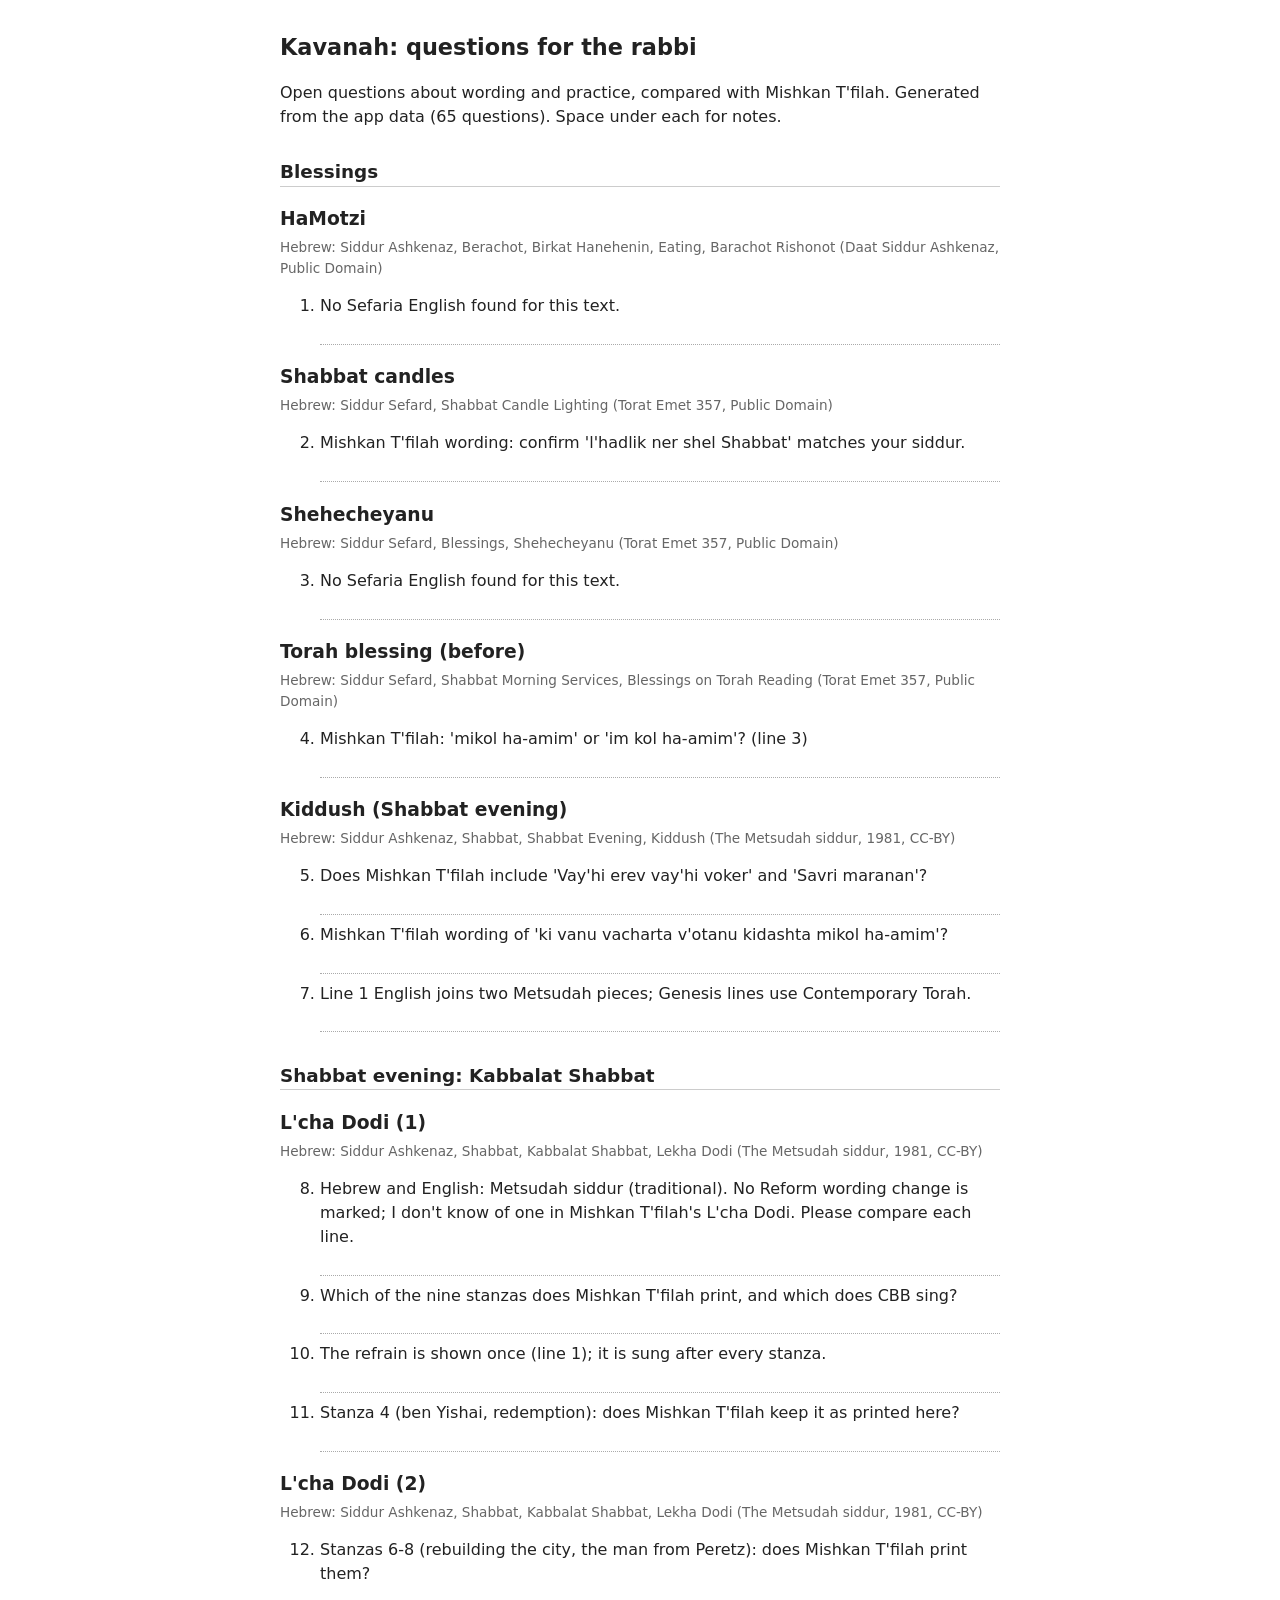
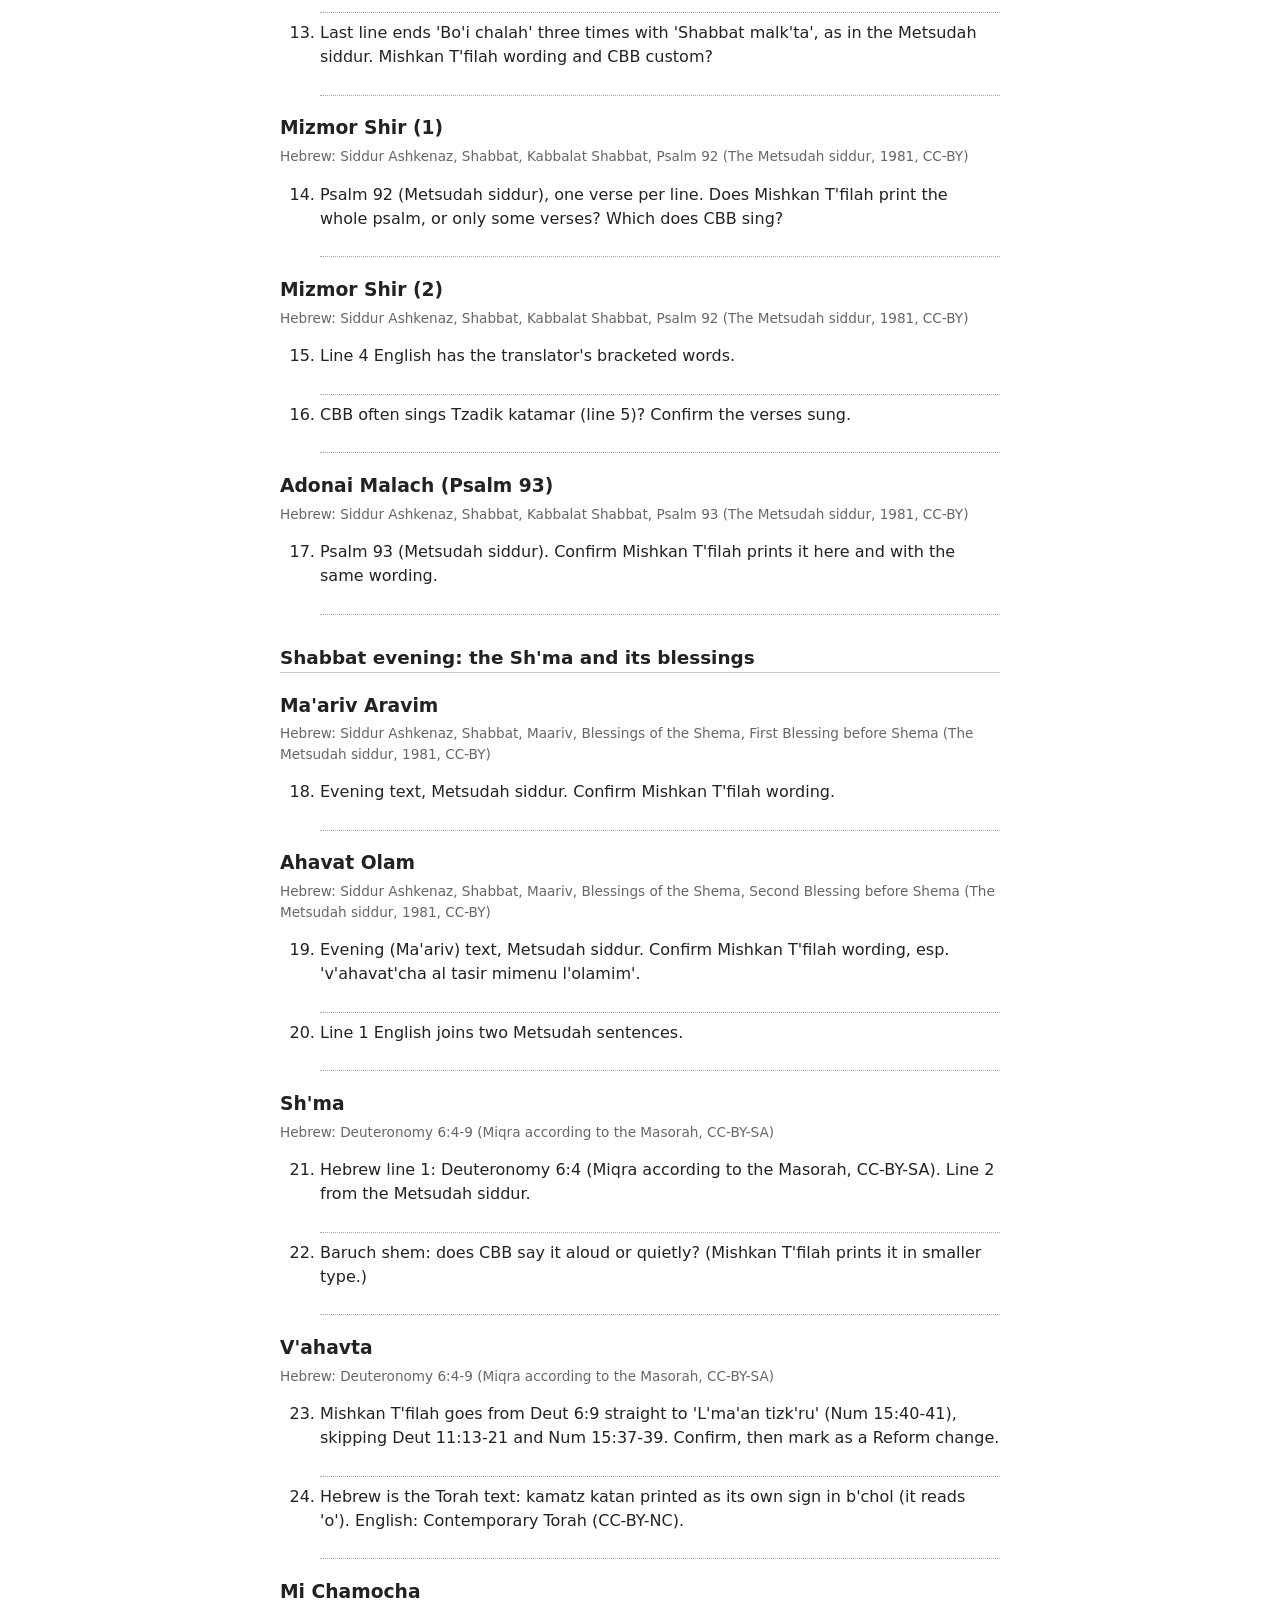
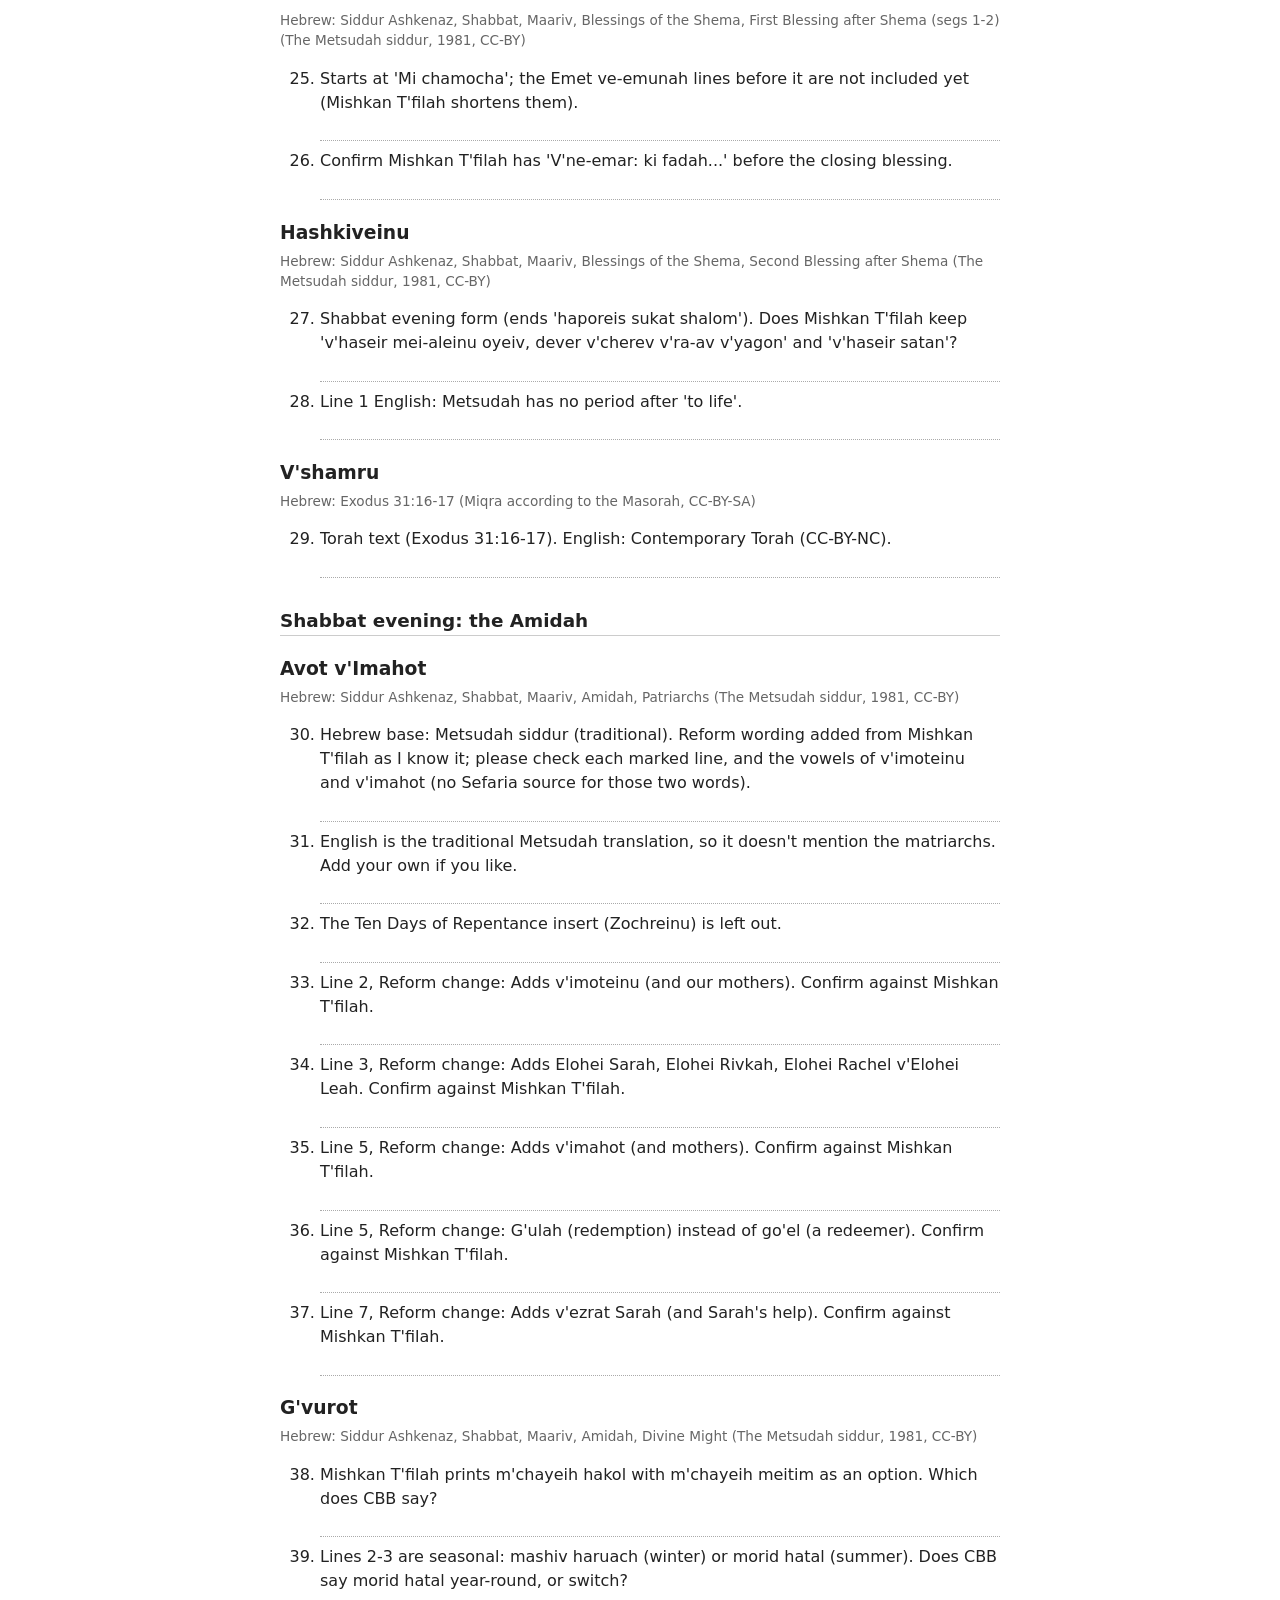
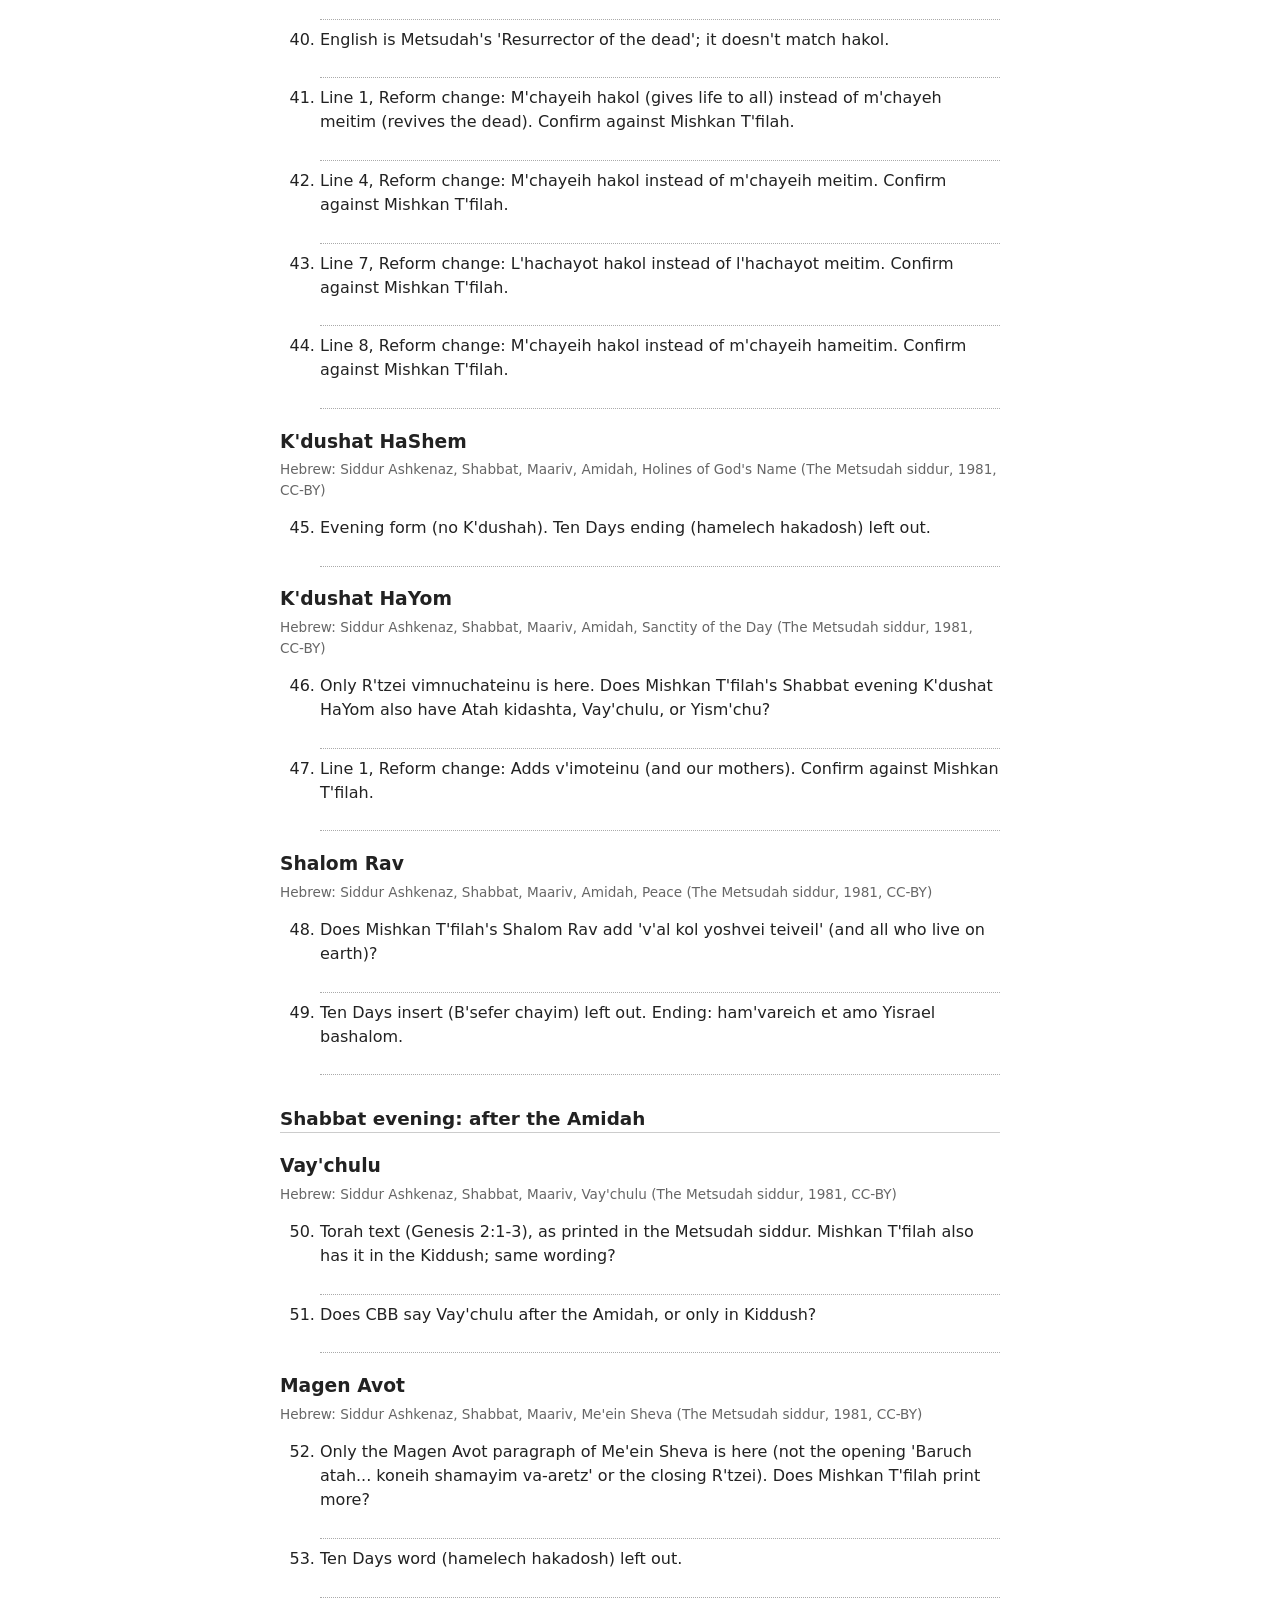
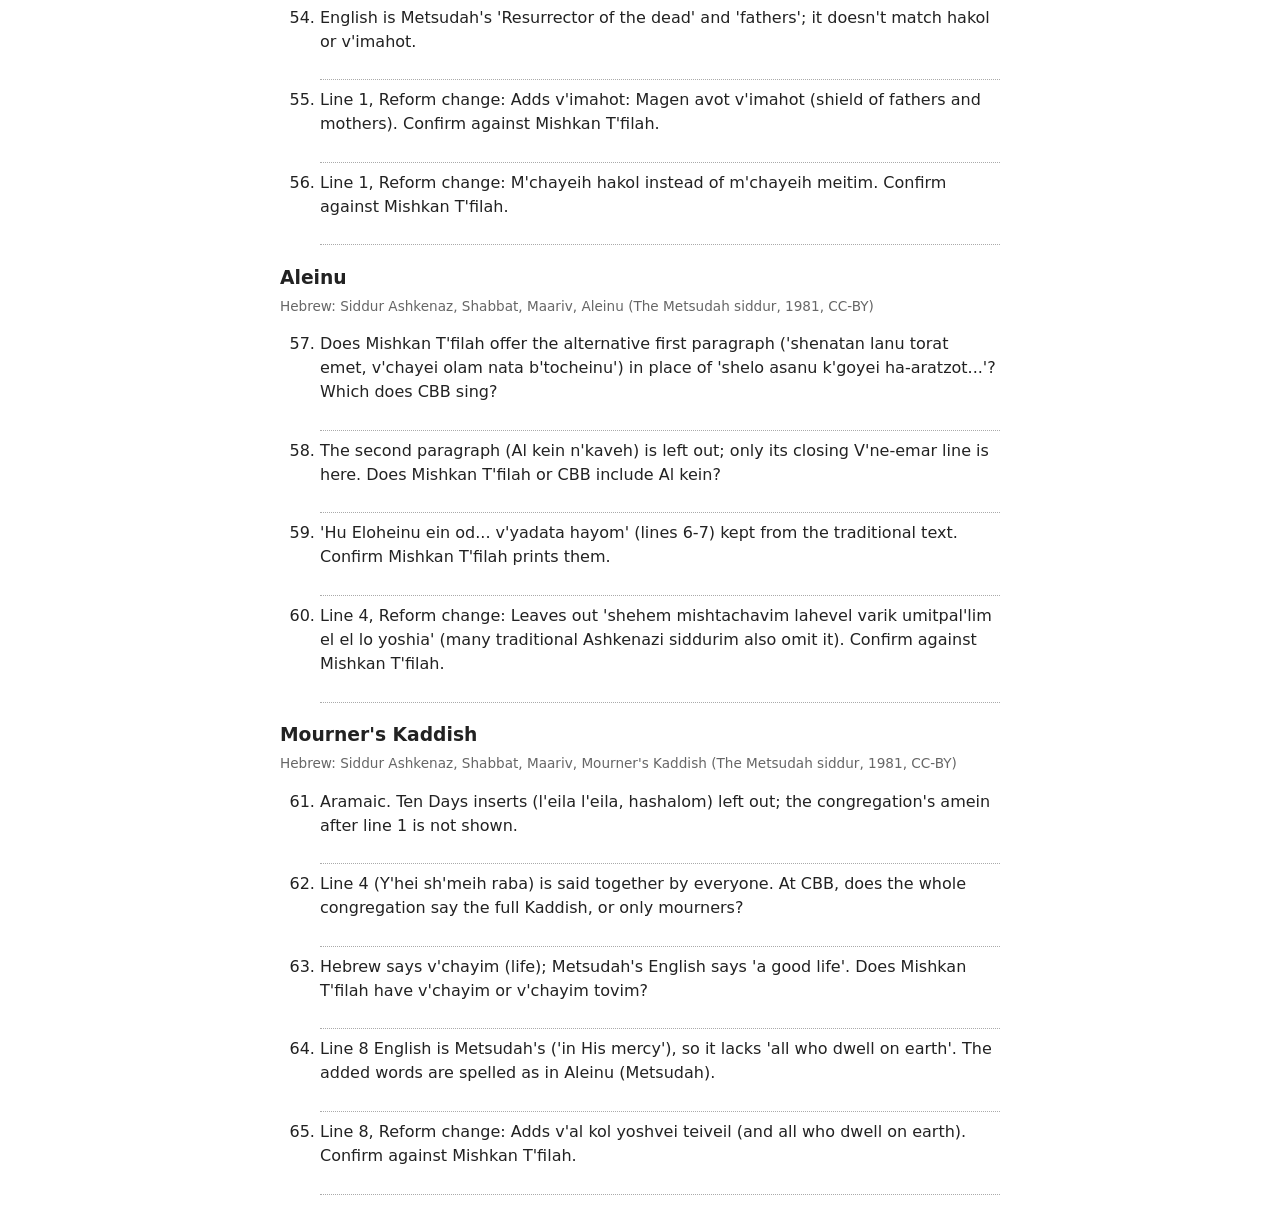
==== questions.html @ 3269d0a3 "v18: Kabbalat Shabbat unit (L'cha Dodi, Psalms 92 and 93) Co-Authored-By: Claude Opus 5.5 <noreply@a" ====
<!doctype html><html lang="en"><head><meta charset="utf-8"><meta name="viewport" content="width=device-width,initial-scale=1">
<title>Questions for the rabbi</title><style>
body{font:16px/1.5 system-ui,sans-serif;max-width:720px;margin:0 auto;padding:16px;background:#fff;color:#222}
h1{font-size:1.4em} h2{font-size:1.15em;margin-top:1.6em;border-bottom:1px solid #ccc} h3{margin:1em 0 .2em}
.src{color:#666;font-size:.85em;margin:0} li{margin:.5em 0} .ans{border-bottom:1px dotted #aaa;height:1.6em}
@media print{.ans{height:2.2em}}</style></head><body>
<h1>Kavanah: questions for the rabbi</h1>
<p>Open questions about wording and practice, compared with Mishkan T'filah. Generated from the app data (65 questions). Space under each for notes.</p>
<h2>Blessings</h2><h3>HaMotzi</h3><p class="src">Hebrew: Siddur Ashkenaz, Berachot, Birkat Hanehenin, Eating, Barachot Rishonot (Daat Siddur Ashkenaz, Public Domain)</p><ol start="1"><li>No Sefaria English found for this text.<div class=ans></div></li></ol><h3>Shabbat candles</h3><p class="src">Hebrew: Siddur Sefard, Shabbat Candle Lighting (Torat Emet 357, Public Domain)</p><ol start="2"><li>Mishkan T&#x27;filah wording: confirm &#x27;l&#x27;hadlik ner shel Shabbat&#x27; matches your siddur.<div class=ans></div></li></ol><h3>Shehecheyanu</h3><p class="src">Hebrew: Siddur Sefard, Blessings, Shehecheyanu (Torat Emet 357, Public Domain)</p><ol start="3"><li>No Sefaria English found for this text.<div class=ans></div></li></ol><h3>Torah blessing (before)</h3><p class="src">Hebrew: Siddur Sefard, Shabbat Morning Services, Blessings on Torah Reading (Torat Emet 357, Public Domain)</p><ol start="4"><li>Mishkan T&#x27;filah: &#x27;mikol ha-amim&#x27; or &#x27;im kol ha-amim&#x27;? (line 3)<div class=ans></div></li></ol><h3>Kiddush (Shabbat evening)</h3><p class="src">Hebrew: Siddur Ashkenaz, Shabbat, Shabbat Evening, Kiddush (The Metsudah siddur, 1981, CC-BY)</p><ol start="5"><li>Does Mishkan T&#x27;filah include &#x27;Vay&#x27;hi erev vay&#x27;hi voker&#x27; and &#x27;Savri maranan&#x27;?<div class=ans></div></li><li>Mishkan T&#x27;filah wording of &#x27;ki vanu vacharta v&#x27;otanu kidashta mikol ha-amim&#x27;?<div class=ans></div></li><li>Line 1 English joins two Metsudah pieces; Genesis lines use Contemporary Torah.<div class=ans></div></li></ol><h2>Shabbat evening: Kabbalat Shabbat</h2><h3>L&#x27;cha Dodi (1)</h3><p class="src">Hebrew: Siddur Ashkenaz, Shabbat, Kabbalat Shabbat, Lekha Dodi (The Metsudah siddur, 1981, CC-BY)</p><ol start="8"><li>Hebrew and English: Metsudah siddur (traditional). No Reform wording change is marked; I don&#x27;t know of one in Mishkan T&#x27;filah&#x27;s L&#x27;cha Dodi. Please compare each line.<div class=ans></div></li><li>Which of the nine stanzas does Mishkan T&#x27;filah print, and which does CBB sing?<div class=ans></div></li><li>The refrain is shown once (line 1); it is sung after every stanza.<div class=ans></div></li><li>Stanza 4 (ben Yishai, redemption): does Mishkan T&#x27;filah keep it as printed here?<div class=ans></div></li></ol><h3>L&#x27;cha Dodi (2)</h3><p class="src">Hebrew: Siddur Ashkenaz, Shabbat, Kabbalat Shabbat, Lekha Dodi (The Metsudah siddur, 1981, CC-BY)</p><ol start="12"><li>Stanzas 6-8 (rebuilding the city, the man from Peretz): does Mishkan T&#x27;filah print them?<div class=ans></div></li><li>Last line ends &#x27;Bo&#x27;i chalah&#x27; three times with &#x27;Shabbat malk&#x27;ta&#x27;, as in the Metsudah siddur. Mishkan T&#x27;filah wording and CBB custom?<div class=ans></div></li></ol><h3>Mizmor Shir (1)</h3><p class="src">Hebrew: Siddur Ashkenaz, Shabbat, Kabbalat Shabbat, Psalm 92 (The Metsudah siddur, 1981, CC-BY)</p><ol start="14"><li>Psalm 92 (Metsudah siddur), one verse per line. Does Mishkan T&#x27;filah print the whole psalm, or only some verses? Which does CBB sing?<div class=ans></div></li></ol><h3>Mizmor Shir (2)</h3><p class="src">Hebrew: Siddur Ashkenaz, Shabbat, Kabbalat Shabbat, Psalm 92 (The Metsudah siddur, 1981, CC-BY)</p><ol start="15"><li>Line 4 English has the translator&#x27;s bracketed words.<div class=ans></div></li><li>CBB often sings Tzadik katamar (line 5)? Confirm the verses sung.<div class=ans></div></li></ol><h3>Adonai Malach (Psalm 93)</h3><p class="src">Hebrew: Siddur Ashkenaz, Shabbat, Kabbalat Shabbat, Psalm 93 (The Metsudah siddur, 1981, CC-BY)</p><ol start="17"><li>Psalm 93 (Metsudah siddur). Confirm Mishkan T&#x27;filah prints it here and with the same wording.<div class=ans></div></li></ol><h2>Shabbat evening: the Sh&#x27;ma and its blessings</h2><h3>Ma&#x27;ariv Aravim</h3><p class="src">Hebrew: Siddur Ashkenaz, Shabbat, Maariv, Blessings of the Shema, First Blessing before Shema (The Metsudah siddur, 1981, CC-BY)</p><ol start="18"><li>Evening text, Metsudah siddur. Confirm Mishkan T&#x27;filah wording.<div class=ans></div></li></ol><h3>Ahavat Olam</h3><p class="src">Hebrew: Siddur Ashkenaz, Shabbat, Maariv, Blessings of the Shema, Second Blessing before Shema (The Metsudah siddur, 1981, CC-BY)</p><ol start="19"><li>Evening (Ma&#x27;ariv) text, Metsudah siddur. Confirm Mishkan T&#x27;filah wording, esp. &#x27;v&#x27;ahavat&#x27;cha al tasir mimenu l&#x27;olamim&#x27;.<div class=ans></div></li><li>Line 1 English joins two Metsudah sentences.<div class=ans></div></li></ol><h3>Sh&#x27;ma</h3><p class="src">Hebrew: Deuteronomy 6:4-9 (Miqra according to the Masorah, CC-BY-SA)</p><ol start="21"><li>Hebrew line 1: Deuteronomy 6:4 (Miqra according to the Masorah, CC-BY-SA). Line 2 from the Metsudah siddur.<div class=ans></div></li><li>Baruch shem: does CBB say it aloud or quietly? (Mishkan T&#x27;filah prints it in smaller type.)<div class=ans></div></li></ol><h3>V&#x27;ahavta</h3><p class="src">Hebrew: Deuteronomy 6:4-9 (Miqra according to the Masorah, CC-BY-SA)</p><ol start="23"><li>Mishkan T&#x27;filah goes from Deut 6:9 straight to &#x27;L&#x27;ma&#x27;an tizk&#x27;ru&#x27; (Num 15:40-41), skipping Deut 11:13-21 and Num 15:37-39. Confirm, then mark as a Reform change.<div class=ans></div></li><li>Hebrew is the Torah text: kamatz katan printed as its own sign in b&#x27;chol (it reads &#x27;o&#x27;). English: Contemporary Torah (CC-BY-NC).<div class=ans></div></li></ol><h3>Mi Chamocha</h3><p class="src">Hebrew: Siddur Ashkenaz, Shabbat, Maariv, Blessings of the Shema, First Blessing after Shema (segs 1-2) (The Metsudah siddur, 1981, CC-BY)</p><ol start="25"><li>Starts at &#x27;Mi chamocha&#x27;; the Emet ve-emunah lines before it are not included yet (Mishkan T&#x27;filah shortens them).<div class=ans></div></li><li>Confirm Mishkan T&#x27;filah has &#x27;V&#x27;ne-emar: ki fadah...&#x27; before the closing blessing.<div class=ans></div></li></ol><h3>Hashkiveinu</h3><p class="src">Hebrew: Siddur Ashkenaz, Shabbat, Maariv, Blessings of the Shema, Second Blessing after Shema (The Metsudah siddur, 1981, CC-BY)</p><ol start="27"><li>Shabbat evening form (ends &#x27;haporeis sukat shalom&#x27;). Does Mishkan T&#x27;filah keep &#x27;v&#x27;haseir mei-aleinu oyeiv, dever v&#x27;cherev v&#x27;ra-av v&#x27;yagon&#x27; and &#x27;v&#x27;haseir satan&#x27;?<div class=ans></div></li><li>Line 1 English: Metsudah has no period after &#x27;to life&#x27;.<div class=ans></div></li></ol><h3>V&#x27;shamru</h3><p class="src">Hebrew: Exodus 31:16-17 (Miqra according to the Masorah, CC-BY-SA)</p><ol start="29"><li>Torah text (Exodus 31:16-17). English: Contemporary Torah (CC-BY-NC).<div class=ans></div></li></ol><h2>Shabbat evening: the Amidah</h2><h3>Avot v&#x27;Imahot</h3><p class="src">Hebrew: Siddur Ashkenaz, Shabbat, Maariv, Amidah, Patriarchs (The Metsudah siddur, 1981, CC-BY)</p><ol start="30"><li>Hebrew base: Metsudah siddur (traditional). Reform wording added from Mishkan T&#x27;filah as I know it; please check each marked line, and the vowels of v&#x27;imoteinu and v&#x27;imahot (no Sefaria source for those two words).<div class=ans></div></li><li>English is the traditional Metsudah translation, so it doesn&#x27;t mention the matriarchs. Add your own if you like.<div class=ans></div></li><li>The Ten Days of Repentance insert (Zochreinu) is left out.<div class=ans></div></li><li>Line 2, Reform change: Adds v&#x27;imoteinu (and our mothers). Confirm against Mishkan T&#x27;filah.<div class=ans></div></li><li>Line 3, Reform change: Adds Elohei Sarah, Elohei Rivkah, Elohei Rachel v&#x27;Elohei Leah. Confirm against Mishkan T&#x27;filah.<div class=ans></div></li><li>Line 5, Reform change: Adds v&#x27;imahot (and mothers). Confirm against Mishkan T&#x27;filah.<div class=ans></div></li><li>Line 5, Reform change: G&#x27;ulah (redemption) instead of go&#x27;el (a redeemer). Confirm against Mishkan T&#x27;filah.<div class=ans></div></li><li>Line 7, Reform change: Adds v&#x27;ezrat Sarah (and Sarah&#x27;s help). Confirm against Mishkan T&#x27;filah.<div class=ans></div></li></ol><h3>G&#x27;vurot</h3><p class="src">Hebrew: Siddur Ashkenaz, Shabbat, Maariv, Amidah, Divine Might (The Metsudah siddur, 1981, CC-BY)</p><ol start="38"><li>Mishkan T&#x27;filah prints m&#x27;chayeih hakol with m&#x27;chayeih meitim as an option. Which does CBB say?<div class=ans></div></li><li>Lines 2-3 are seasonal: mashiv haruach (winter) or morid hatal (summer). Does CBB say morid hatal year-round, or switch?<div class=ans></div></li><li>English is Metsudah&#x27;s &#x27;Resurrector of the dead&#x27;; it doesn&#x27;t match hakol.<div class=ans></div></li><li>Line 1, Reform change: M&#x27;chayeih hakol (gives life to all) instead of m&#x27;chayeh meitim (revives the dead). Confirm against Mishkan T&#x27;filah.<div class=ans></div></li><li>Line 4, Reform change: M&#x27;chayeih hakol instead of m&#x27;chayeih meitim. Confirm against Mishkan T&#x27;filah.<div class=ans></div></li><li>Line 7, Reform change: L&#x27;hachayot hakol instead of l&#x27;hachayot meitim. Confirm against Mishkan T&#x27;filah.<div class=ans></div></li><li>Line 8, Reform change: M&#x27;chayeih hakol instead of m&#x27;chayeih hameitim. Confirm against Mishkan T&#x27;filah.<div class=ans></div></li></ol><h3>K&#x27;dushat HaShem</h3><p class="src">Hebrew: Siddur Ashkenaz, Shabbat, Maariv, Amidah, Holines of God&#x27;s Name (The Metsudah siddur, 1981, CC-BY)</p><ol start="45"><li>Evening form (no K&#x27;dushah). Ten Days ending (hamelech hakadosh) left out.<div class=ans></div></li></ol><h3>K&#x27;dushat HaYom</h3><p class="src">Hebrew: Siddur Ashkenaz, Shabbat, Maariv, Amidah, Sanctity of the Day (The Metsudah siddur, 1981, CC-BY)</p><ol start="46"><li>Only R&#x27;tzei vimnuchateinu is here. Does Mishkan T&#x27;filah&#x27;s Shabbat evening K&#x27;dushat HaYom also have Atah kidashta, Vay&#x27;chulu, or Yism&#x27;chu?<div class=ans></div></li><li>Line 1, Reform change: Adds v&#x27;imoteinu (and our mothers). Confirm against Mishkan T&#x27;filah.<div class=ans></div></li></ol><h3>Shalom Rav</h3><p class="src">Hebrew: Siddur Ashkenaz, Shabbat, Maariv, Amidah, Peace (The Metsudah siddur, 1981, CC-BY)</p><ol start="48"><li>Does Mishkan T&#x27;filah&#x27;s Shalom Rav add &#x27;v&#x27;al kol yoshvei teiveil&#x27; (and all who live on earth)?<div class=ans></div></li><li>Ten Days insert (B&#x27;sefer chayim) left out. Ending: ham&#x27;vareich et amo Yisrael bashalom.<div class=ans></div></li></ol><h2>Shabbat evening: after the Amidah</h2><h3>Vay&#x27;chulu</h3><p class="src">Hebrew: Siddur Ashkenaz, Shabbat, Maariv, Vay&#x27;chulu (The Metsudah siddur, 1981, CC-BY)</p><ol start="50"><li>Torah text (Genesis 2:1-3), as printed in the Metsudah siddur. Mishkan T&#x27;filah also has it in the Kiddush; same wording?<div class=ans></div></li><li>Does CBB say Vay&#x27;chulu after the Amidah, or only in Kiddush?<div class=ans></div></li></ol><h3>Magen Avot</h3><p class="src">Hebrew: Siddur Ashkenaz, Shabbat, Maariv, Me&#x27;ein Sheva (The Metsudah siddur, 1981, CC-BY)</p><ol start="52"><li>Only the Magen Avot paragraph of Me&#x27;ein Sheva is here (not the opening &#x27;Baruch atah... koneih shamayim va-aretz&#x27; or the closing R&#x27;tzei). Does Mishkan T&#x27;filah print more?<div class=ans></div></li><li>Ten Days word (hamelech hakadosh) left out.<div class=ans></div></li><li>English is Metsudah&#x27;s &#x27;Resurrector of the dead&#x27; and &#x27;fathers&#x27;; it doesn&#x27;t match hakol or v&#x27;imahot.<div class=ans></div></li><li>Line 1, Reform change: Adds v&#x27;imahot: Magen avot v&#x27;imahot (shield of fathers and mothers). Confirm against Mishkan T&#x27;filah.<div class=ans></div></li><li>Line 1, Reform change: M&#x27;chayeih hakol instead of m&#x27;chayeih meitim. Confirm against Mishkan T&#x27;filah.<div class=ans></div></li></ol><h3>Aleinu</h3><p class="src">Hebrew: Siddur Ashkenaz, Shabbat, Maariv, Aleinu (The Metsudah siddur, 1981, CC-BY)</p><ol start="57"><li>Does Mishkan T&#x27;filah offer the alternative first paragraph (&#x27;shenatan lanu torat emet, v&#x27;chayei olam nata b&#x27;tocheinu&#x27;) in place of &#x27;shelo asanu k&#x27;goyei ha-aratzot...&#x27;? Which does CBB sing?<div class=ans></div></li><li>The second paragraph (Al kein n&#x27;kaveh) is left out; only its closing V&#x27;ne-emar line is here. Does Mishkan T&#x27;filah or CBB include Al kein?<div class=ans></div></li><li>&#x27;Hu Eloheinu ein od... v&#x27;yadata hayom&#x27; (lines 6-7) kept from the traditional text. Confirm Mishkan T&#x27;filah prints them.<div class=ans></div></li><li>Line 4, Reform change: Leaves out &#x27;shehem mishtachavim lahevel varik umitpal&#x27;lim el el lo yoshia&#x27; (many traditional Ashkenazi siddurim also omit it). Confirm against Mishkan T&#x27;filah.<div class=ans></div></li></ol><h3>Mourner&#x27;s Kaddish</h3><p class="src">Hebrew: Siddur Ashkenaz, Shabbat, Maariv, Mourner&#x27;s Kaddish (The Metsudah siddur, 1981, CC-BY)</p><ol start="61"><li>Aramaic. Ten Days inserts (l&#x27;eila l&#x27;eila, hashalom) left out; the congregation&#x27;s amein after line 1 is not shown.<div class=ans></div></li><li>Line 4 (Y&#x27;hei sh&#x27;meih raba) is said together by everyone. At CBB, does the whole congregation say the full Kaddish, or only mourners?<div class=ans></div></li><li>Hebrew says v&#x27;chayim (life); Metsudah&#x27;s English says &#x27;a good life&#x27;. Does Mishkan T&#x27;filah have v&#x27;chayim or v&#x27;chayim tovim?<div class=ans></div></li><li>Line 8 English is Metsudah&#x27;s (&#x27;in His mercy&#x27;), so it lacks &#x27;all who dwell on earth&#x27;. The added words are spelled as in Aleinu (Metsudah).<div class=ans></div></li><li>Line 8, Reform change: Adds v&#x27;al kol yoshvei teiveil (and all who dwell on earth). Confirm against Mishkan T&#x27;filah.<div class=ans></div></li></ol></body></html>
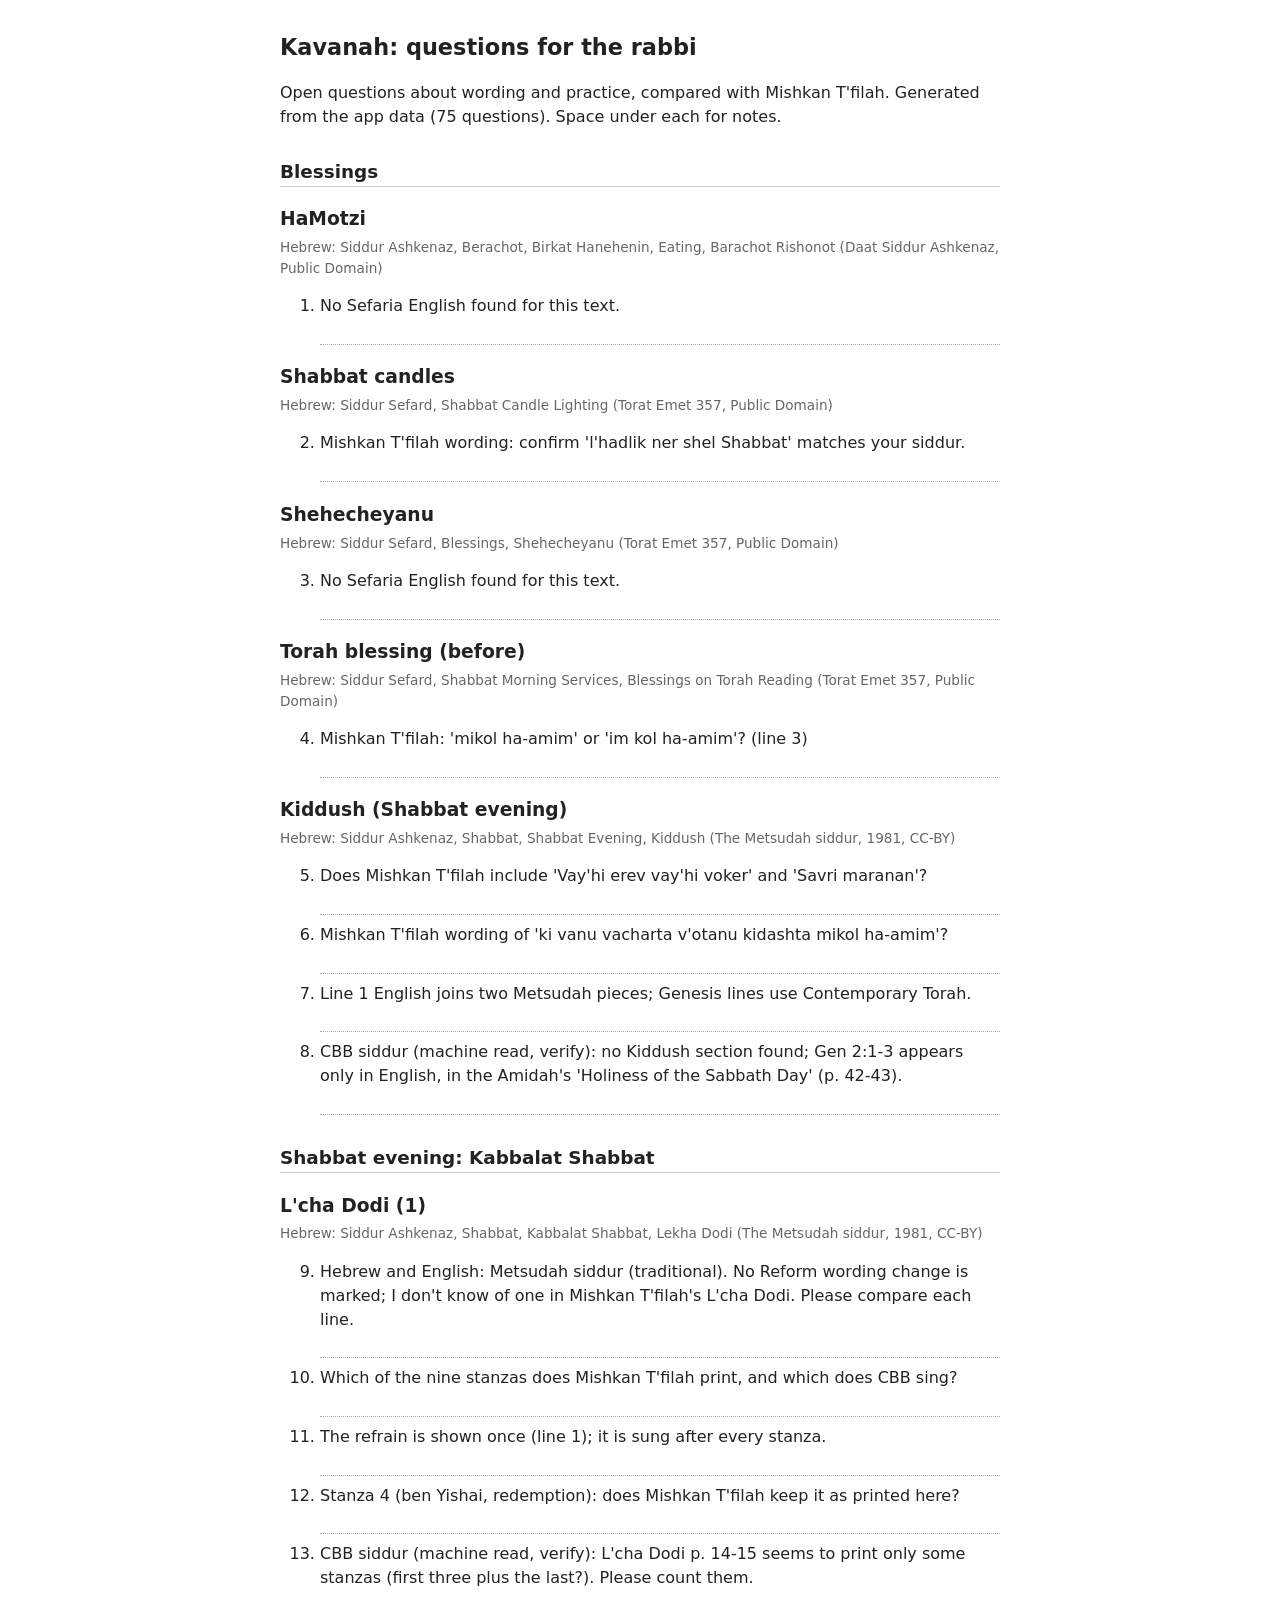
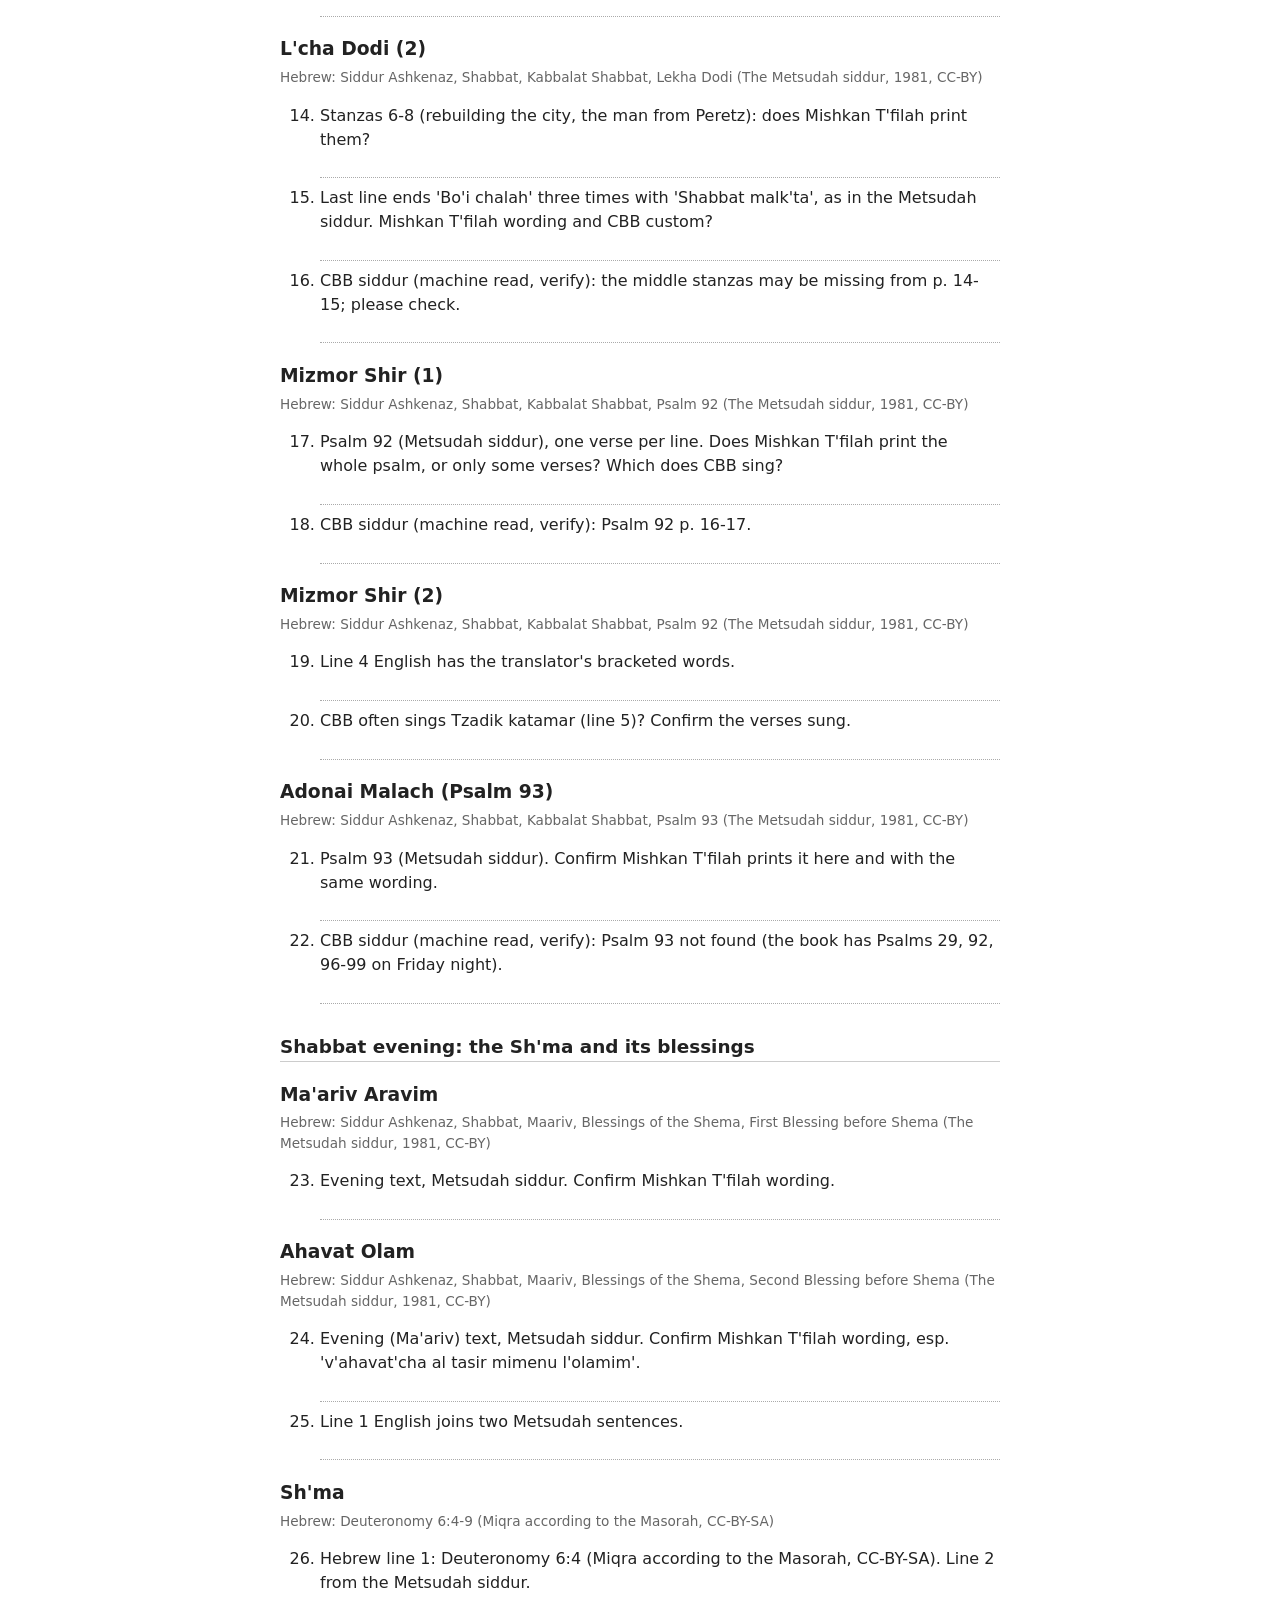
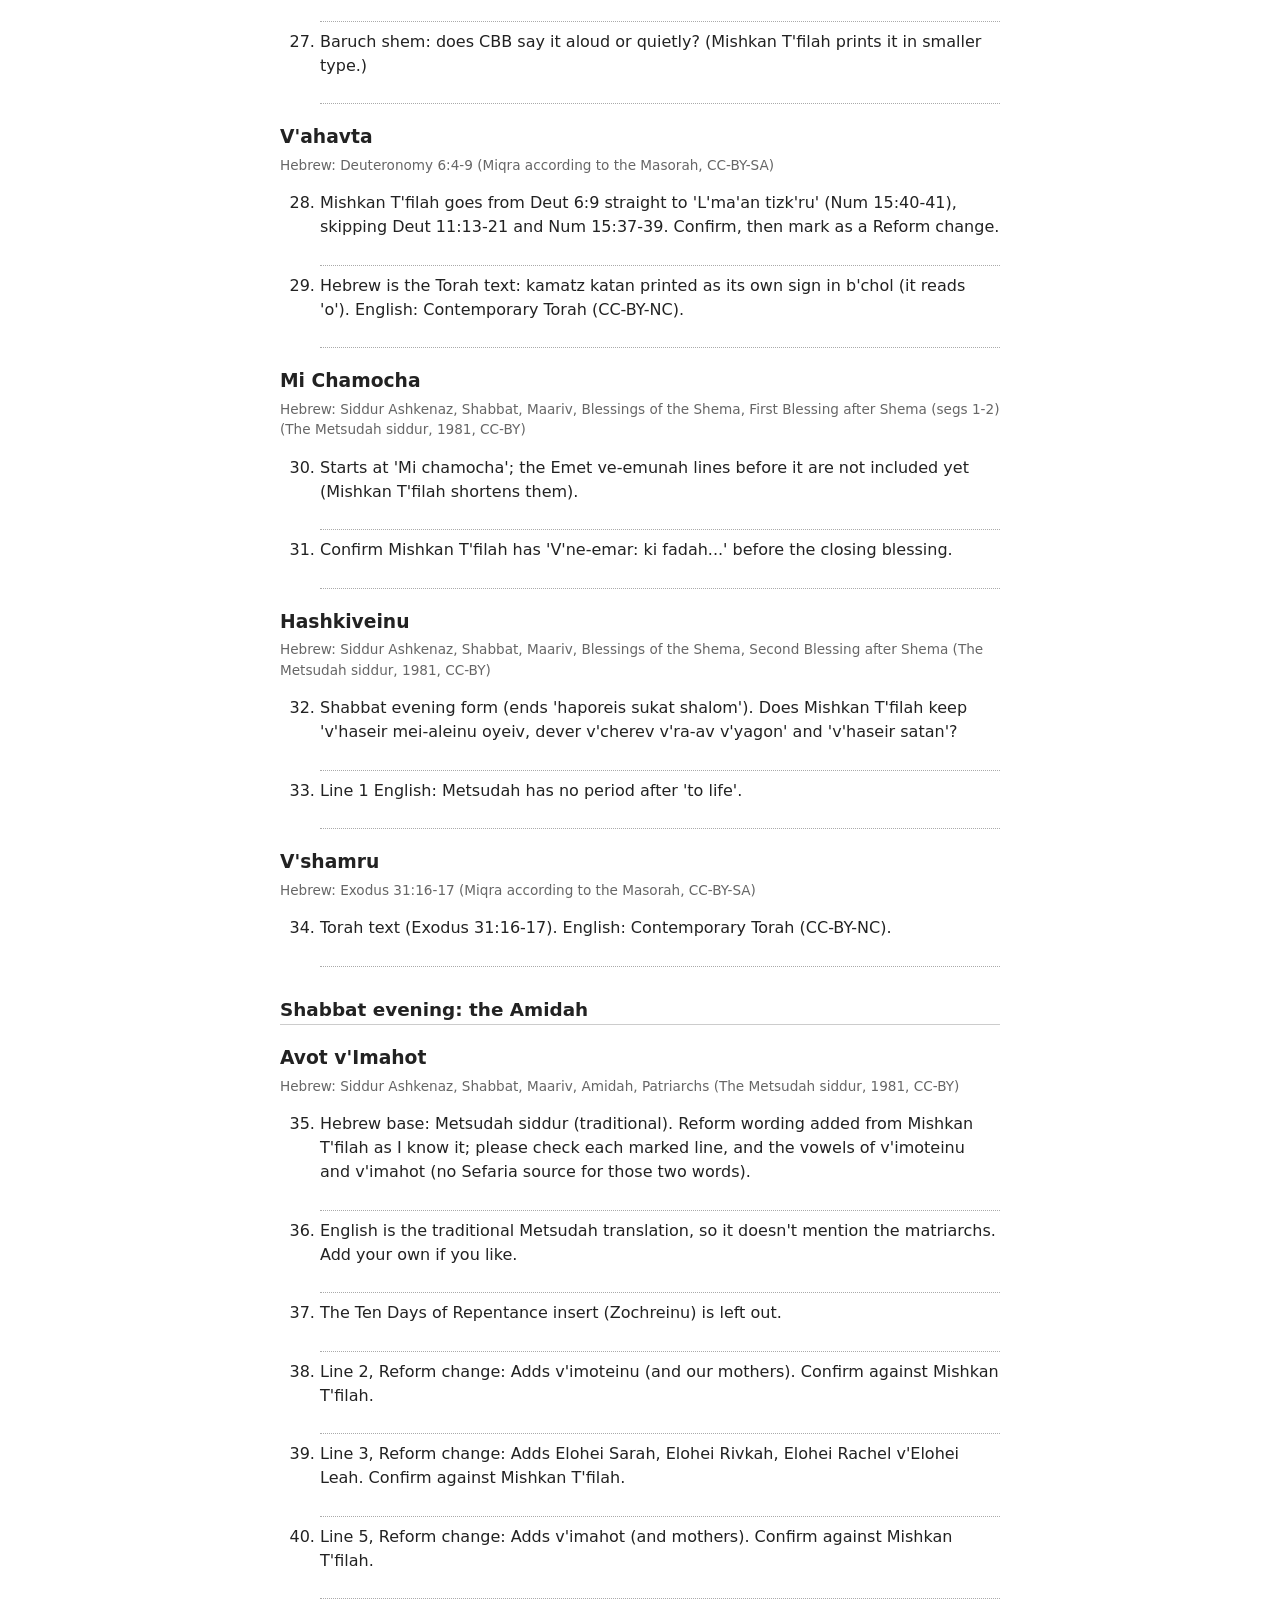
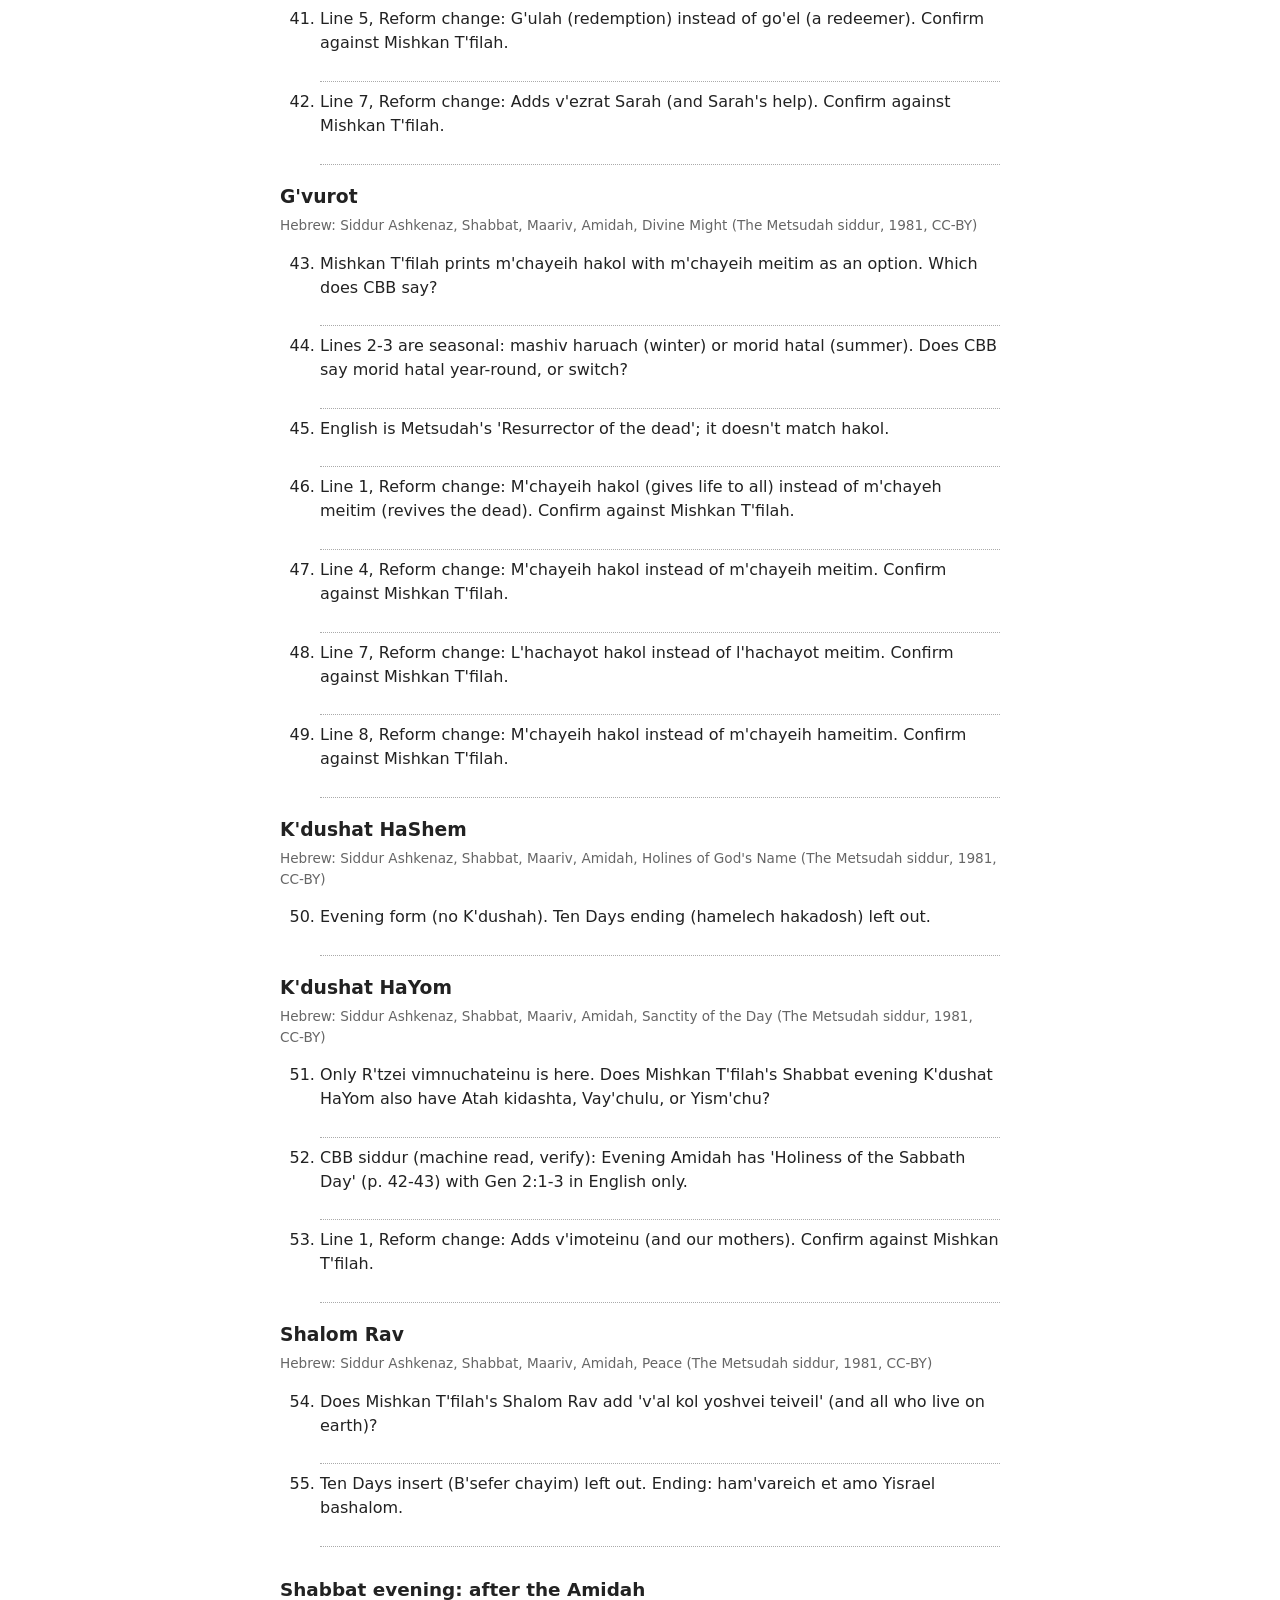
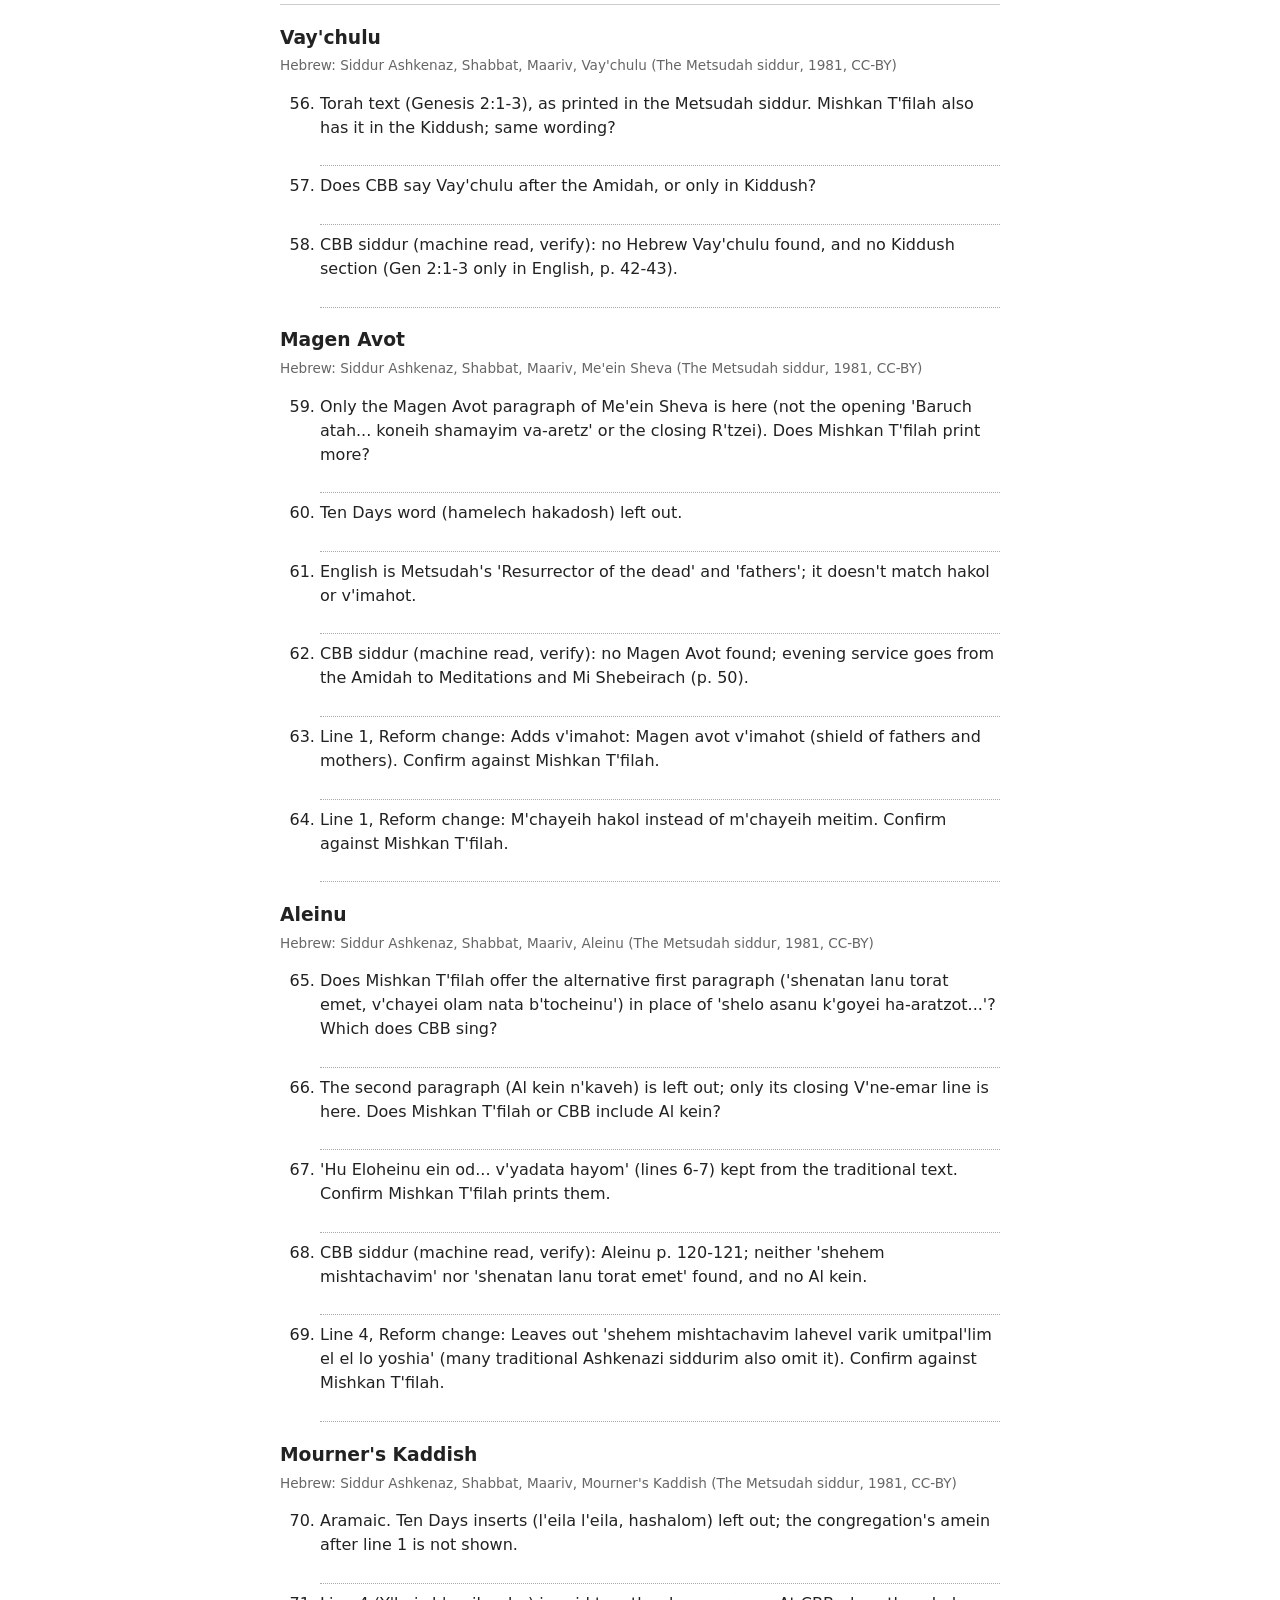
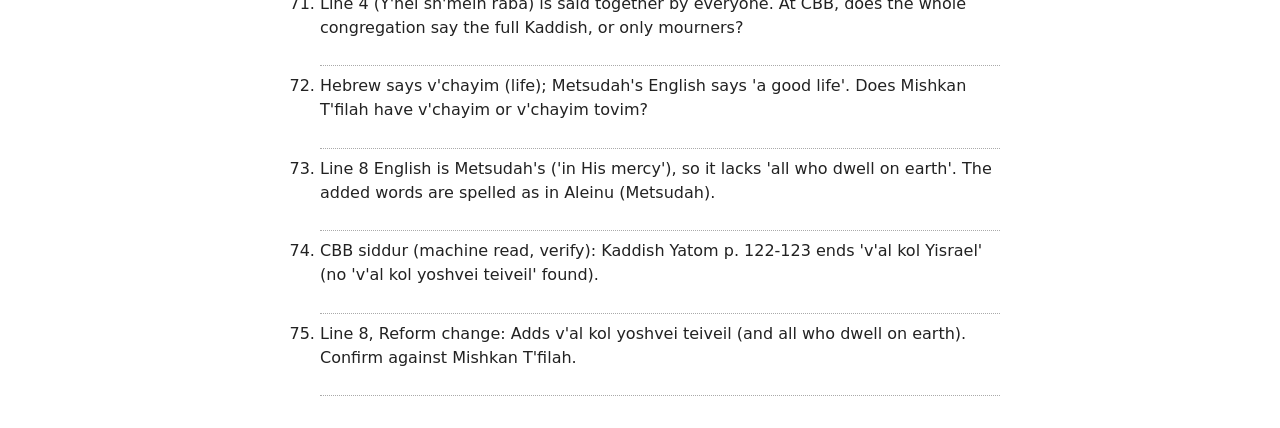
==== commit 6a608c33: "v22: Garden of Eden lessons (2), CBB siddur checks Co-Authored-By: Claude Opus 5.5 <noreply@anthropi" ====
--- a/questions.html
+++ b/questions.html
@@ -5,5 +5,5 @@
 .src{color:#666;font-size:.85em;margin:0} li{margin:.5em 0} .ans{border-bottom:1px dotted #aaa;height:1.6em}
 @media print{.ans{height:2.2em}}</style></head><body>
 <h1>Kavanah: questions for the rabbi</h1>
-<p>Open questions about wording and practice, compared with Mishkan T'filah. Generated from the app data (65 questions). Space under each for notes.</p>
-<h2>Blessings</h2><h3>HaMotzi</h3><p class="src">Hebrew: Siddur Ashkenaz, Berachot, Birkat Hanehenin, Eating, Barachot Rishonot (Daat Siddur Ashkenaz, Public Domain)</p><ol start="1"><li>No Sefaria English found for this text.<div class=ans></div></li></ol><h3>Shabbat candles</h3><p class="src">Hebrew: Siddur Sefard, Shabbat Candle Lighting (Torat Emet 357, Public Domain)</p><ol start="2"><li>Mishkan T&#x27;filah wording: confirm &#x27;l&#x27;hadlik ner shel Shabbat&#x27; matches your siddur.<div class=ans></div></li></ol><h3>Shehecheyanu</h3><p class="src">Hebrew: Siddur Sefard, Blessings, Shehecheyanu (Torat Emet 357, Public Domain)</p><ol start="3"><li>No Sefaria English found for this text.<div class=ans></div></li></ol><h3>Torah blessing (before)</h3><p class="src">Hebrew: Siddur Sefard, Shabbat Morning Services, Blessings on Torah Reading (Torat Emet 357, Public Domain)</p><ol start="4"><li>Mishkan T&#x27;filah: &#x27;mikol ha-amim&#x27; or &#x27;im kol ha-amim&#x27;? (line 3)<div class=ans></div></li></ol><h3>Kiddush (Shabbat evening)</h3><p class="src">Hebrew: Siddur Ashkenaz, Shabbat, Shabbat Evening, Kiddush (The Metsudah siddur, 1981, CC-BY)</p><ol start="5"><li>Does Mishkan T&#x27;filah include &#x27;Vay&#x27;hi erev vay&#x27;hi voker&#x27; and &#x27;Savri maranan&#x27;?<div class=ans></div></li><li>Mishkan T&#x27;filah wording of &#x27;ki vanu vacharta v&#x27;otanu kidashta mikol ha-amim&#x27;?<div class=ans></div></li><li>Line 1 English joins two Metsudah pieces; Genesis lines use Contemporary Torah.<div class=ans></div></li></ol><h2>Shabbat evening: Kabbalat Shabbat</h2><h3>L&#x27;cha Dodi (1)</h3><p class="src">Hebrew: Siddur Ashkenaz, Shabbat, Kabbalat Shabbat, Lekha Dodi (The Metsudah siddur, 1981, CC-BY)</p><ol start="8"><li>Hebrew and English: Metsudah siddur (traditional). No Reform wording change is marked; I don&#x27;t know of one in Mishkan T&#x27;filah&#x27;s L&#x27;cha Dodi. Please compare each line.<div class=ans></div></li><li>Which of the nine stanzas does Mishkan T&#x27;filah print, and which does CBB sing?<div class=ans></div></li><li>The refrain is shown once (line 1); it is sung after every stanza.<div class=ans></div></li><li>Stanza 4 (ben Yishai, redemption): does Mishkan T&#x27;filah keep it as printed here?<div class=ans></div></li></ol><h3>L&#x27;cha Dodi (2)</h3><p class="src">Hebrew: Siddur Ashkenaz, Shabbat, Kabbalat Shabbat, Lekha Dodi (The Metsudah siddur, 1981, CC-BY)</p><ol start="12"><li>Stanzas 6-8 (rebuilding the city, the man from Peretz): does Mishkan T&#x27;filah print them?<div class=ans></div></li><li>Last line ends &#x27;Bo&#x27;i chalah&#x27; three times with &#x27;Shabbat malk&#x27;ta&#x27;, as in the Metsudah siddur. Mishkan T&#x27;filah wording and CBB custom?<div class=ans></div></li></ol><h3>Mizmor Shir (1)</h3><p class="src">Hebrew: Siddur Ashkenaz, Shabbat, Kabbalat Shabbat, Psalm 92 (The Metsudah siddur, 1981, CC-BY)</p><ol start="14"><li>Psalm 92 (Metsudah siddur), one verse per line. Does Mishkan T&#x27;filah print the whole psalm, or only some verses? Which does CBB sing?<div class=ans></div></li></ol><h3>Mizmor Shir (2)</h3><p class="src">Hebrew: Siddur Ashkenaz, Shabbat, Kabbalat Shabbat, Psalm 92 (The Metsudah siddur, 1981, CC-BY)</p><ol start="15"><li>Line 4 English has the translator&#x27;s bracketed words.<div class=ans></div></li><li>CBB often sings Tzadik katamar (line 5)? Confirm the verses sung.<div class=ans></div></li></ol><h3>Adonai Malach (Psalm 93)</h3><p class="src">Hebrew: Siddur Ashkenaz, Shabbat, Kabbalat Shabbat, Psalm 93 (The Metsudah siddur, 1981, CC-BY)</p><ol start="17"><li>Psalm 93 (Metsudah siddur). Confirm Mishkan T&#x27;filah prints it here and with the same wording.<div class=ans></div></li></ol><h2>Shabbat evening: the Sh&#x27;ma and its blessings</h2><h3>Ma&#x27;ariv Aravim</h3><p class="src">Hebrew: Siddur Ashkenaz, Shabbat, Maariv, Blessings of the Shema, First Blessing before Shema (The Metsudah siddur, 1981, CC-BY)</p><ol start="18"><li>Evening text, Metsudah siddur. Confirm Mishkan T&#x27;filah wording.<div class=ans></div></li></ol><h3>Ahavat Olam</h3><p class="src">Hebrew: Siddur Ashkenaz, Shabbat, Maariv, Blessings of the Shema, Second Blessing before Shema (The Metsudah siddur, 1981, CC-BY)</p><ol start="19"><li>Evening (Ma&#x27;ariv) text, Metsudah siddur. Confirm Mishkan T&#x27;filah wording, esp. &#x27;v&#x27;ahavat&#x27;cha al tasir mimenu l&#x27;olamim&#x27;.<div class=ans></div></li><li>Line 1 English joins two Metsudah sentences.<div class=ans></div></li></ol><h3>Sh&#x27;ma</h3><p class="src">Hebrew: Deuteronomy 6:4-9 (Miqra according to the Masorah, CC-BY-SA)</p><ol start="21"><li>Hebrew line 1: Deuteronomy 6:4 (Miqra according to the Masorah, CC-BY-SA). Line 2 from the Metsudah siddur.<div class=ans></div></li><li>Baruch shem: does CBB say it aloud or quietly? (Mishkan T&#x27;filah prints it in smaller type.)<div class=ans></div></li></ol><h3>V&#x27;ahavta</h3><p class="src">Hebrew: Deuteronomy 6:4-9 (Miqra according to the Masorah, CC-BY-SA)</p><ol start="23"><li>Mishkan T&#x27;filah goes from Deut 6:9 straight to &#x27;L&#x27;ma&#x27;an tizk&#x27;ru&#x27; (Num 15:40-41), skipping Deut 11:13-21 and Num 15:37-39. Confirm, then mark as a Reform change.<div class=ans></div></li><li>Hebrew is the Torah text: kamatz katan printed as its own sign in b&#x27;chol (it reads &#x27;o&#x27;). English: Contemporary Torah (CC-BY-NC).<div class=ans></div></li></ol><h3>Mi Chamocha</h3><p class="src">Hebrew: Siddur Ashkenaz, Shabbat, Maariv, Blessings of the Shema, First Blessing after Shema (segs 1-2) (The Metsudah siddur, 1981, CC-BY)</p><ol start="25"><li>Starts at &#x27;Mi chamocha&#x27;; the Emet ve-emunah lines before it are not included yet (Mishkan T&#x27;filah shortens them).<div class=ans></div></li><li>Confirm Mishkan T&#x27;filah has &#x27;V&#x27;ne-emar: ki fadah...&#x27; before the closing blessing.<div class=ans></div></li></ol><h3>Hashkiveinu</h3><p class="src">Hebrew: Siddur Ashkenaz, Shabbat, Maariv, Blessings of the Shema, Second Blessing after Shema (The Metsudah siddur, 1981, CC-BY)</p><ol start="27"><li>Shabbat evening form (ends &#x27;haporeis sukat shalom&#x27;). Does Mishkan T&#x27;filah keep &#x27;v&#x27;haseir mei-aleinu oyeiv, dever v&#x27;cherev v&#x27;ra-av v&#x27;yagon&#x27; and &#x27;v&#x27;haseir satan&#x27;?<div class=ans></div></li><li>Line 1 English: Metsudah has no period after &#x27;to life&#x27;.<div class=ans></div></li></ol><h3>V&#x27;shamru</h3><p class="src">Hebrew: Exodus 31:16-17 (Miqra according to the Masorah, CC-BY-SA)</p><ol start="29"><li>Torah text (Exodus 31:16-17). English: Contemporary Torah (CC-BY-NC).<div class=ans></div></li></ol><h2>Shabbat evening: the Amidah</h2><h3>Avot v&#x27;Imahot</h3><p class="src">Hebrew: Siddur Ashkenaz, Shabbat, Maariv, Amidah, Patriarchs (The Metsudah siddur, 1981, CC-BY)</p><ol start="30"><li>Hebrew base: Metsudah siddur (traditional). Reform wording added from Mishkan T&#x27;filah as I know it; please check each marked line, and the vowels of v&#x27;imoteinu and v&#x27;imahot (no Sefaria source for those two words).<div class=ans></div></li><li>English is the traditional Metsudah translation, so it doesn&#x27;t mention the matriarchs. Add your own if you like.<div class=ans></div></li><li>The Ten Days of Repentance insert (Zochreinu) is left out.<div class=ans></div></li><li>Line 2, Reform change: Adds v&#x27;imoteinu (and our mothers). Confirm against Mishkan T&#x27;filah.<div class=ans></div></li><li>Line 3, Reform change: Adds Elohei Sarah, Elohei Rivkah, Elohei Rachel v&#x27;Elohei Leah. Confirm against Mishkan T&#x27;filah.<div class=ans></div></li><li>Line 5, Reform change: Adds v&#x27;imahot (and mothers). Confirm against Mishkan T&#x27;filah.<div class=ans></div></li><li>Line 5, Reform change: G&#x27;ulah (redemption) instead of go&#x27;el (a redeemer). Confirm against Mishkan T&#x27;filah.<div class=ans></div></li><li>Line 7, Reform change: Adds v&#x27;ezrat Sarah (and Sarah&#x27;s help). Confirm against Mishkan T&#x27;filah.<div class=ans></div></li></ol><h3>G&#x27;vurot</h3><p class="src">Hebrew: Siddur Ashkenaz, Shabbat, Maariv, Amidah, Divine Might (The Metsudah siddur, 1981, CC-BY)</p><ol start="38"><li>Mishkan T&#x27;filah prints m&#x27;chayeih hakol with m&#x27;chayeih meitim as an option. Which does CBB say?<div class=ans></div></li><li>Lines 2-3 are seasonal: mashiv haruach (winter) or morid hatal (summer). Does CBB say morid hatal year-round, or switch?<div class=ans></div></li><li>English is Metsudah&#x27;s &#x27;Resurrector of the dead&#x27;; it doesn&#x27;t match hakol.<div class=ans></div></li><li>Line 1, Reform change: M&#x27;chayeih hakol (gives life to all) instead of m&#x27;chayeh meitim (revives the dead). Confirm against Mishkan T&#x27;filah.<div class=ans></div></li><li>Line 4, Reform change: M&#x27;chayeih hakol instead of m&#x27;chayeih meitim. Confirm against Mishkan T&#x27;filah.<div class=ans></div></li><li>Line 7, Reform change: L&#x27;hachayot hakol instead of l&#x27;hachayot meitim. Confirm against Mishkan T&#x27;filah.<div class=ans></div></li><li>Line 8, Reform change: M&#x27;chayeih hakol instead of m&#x27;chayeih hameitim. Confirm against Mishkan T&#x27;filah.<div class=ans></div></li></ol><h3>K&#x27;dushat HaShem</h3><p class="src">Hebrew: Siddur Ashkenaz, Shabbat, Maariv, Amidah, Holines of God&#x27;s Name (The Metsudah siddur, 1981, CC-BY)</p><ol start="45"><li>Evening form (no K&#x27;dushah). Ten Days ending (hamelech hakadosh) left out.<div class=ans></div></li></ol><h3>K&#x27;dushat HaYom</h3><p class="src">Hebrew: Siddur Ashkenaz, Shabbat, Maariv, Amidah, Sanctity of the Day (The Metsudah siddur, 1981, CC-BY)</p><ol start="46"><li>Only R&#x27;tzei vimnuchateinu is here. Does Mishkan T&#x27;filah&#x27;s Shabbat evening K&#x27;dushat HaYom also have Atah kidashta, Vay&#x27;chulu, or Yism&#x27;chu?<div class=ans></div></li><li>Line 1, Reform change: Adds v&#x27;imoteinu (and our mothers). Confirm against Mishkan T&#x27;filah.<div class=ans></div></li></ol><h3>Shalom Rav</h3><p class="src">Hebrew: Siddur Ashkenaz, Shabbat, Maariv, Amidah, Peace (The Metsudah siddur, 1981, CC-BY)</p><ol start="48"><li>Does Mishkan T&#x27;filah&#x27;s Shalom Rav add &#x27;v&#x27;al kol yoshvei teiveil&#x27; (and all who live on earth)?<div class=ans></div></li><li>Ten Days insert (B&#x27;sefer chayim) left out. Ending: ham&#x27;vareich et amo Yisrael bashalom.<div class=ans></div></li></ol><h2>Shabbat evening: after the Amidah</h2><h3>Vay&#x27;chulu</h3><p class="src">Hebrew: Siddur Ashkenaz, Shabbat, Maariv, Vay&#x27;chulu (The Metsudah siddur, 1981, CC-BY)</p><ol start="50"><li>Torah text (Genesis 2:1-3), as printed in the Metsudah siddur. Mishkan T&#x27;filah also has it in the Kiddush; same wording?<div class=ans></div></li><li>Does CBB say Vay&#x27;chulu after the Amidah, or only in Kiddush?<div class=ans></div></li></ol><h3>Magen Avot</h3><p class="src">Hebrew: Siddur Ashkenaz, Shabbat, Maariv, Me&#x27;ein Sheva (The Metsudah siddur, 1981, CC-BY)</p><ol start="52"><li>Only the Magen Avot paragraph of Me&#x27;ein Sheva is here (not the opening &#x27;Baruch atah... koneih shamayim va-aretz&#x27; or the closing R&#x27;tzei). Does Mishkan T&#x27;filah print more?<div class=ans></div></li><li>Ten Days word (hamelech hakadosh) left out.<div class=ans></div></li><li>English is Metsudah&#x27;s &#x27;Resurrector of the dead&#x27; and &#x27;fathers&#x27;; it doesn&#x27;t match hakol or v&#x27;imahot.<div class=ans></div></li><li>Line 1, Reform change: Adds v&#x27;imahot: Magen avot v&#x27;imahot (shield of fathers and mothers). Confirm against Mishkan T&#x27;filah.<div class=ans></div></li><li>Line 1, Reform change: M&#x27;chayeih hakol instead of m&#x27;chayeih meitim. Confirm against Mishkan T&#x27;filah.<div class=ans></div></li></ol><h3>Aleinu</h3><p class="src">Hebrew: Siddur Ashkenaz, Shabbat, Maariv, Aleinu (The Metsudah siddur, 1981, CC-BY)</p><ol start="57"><li>Does Mishkan T&#x27;filah offer the alternative first paragraph (&#x27;shenatan lanu torat emet, v&#x27;chayei olam nata b&#x27;tocheinu&#x27;) in place of &#x27;shelo asanu k&#x27;goyei ha-aratzot...&#x27;? Which does CBB sing?<div class=ans></div></li><li>The second paragraph (Al kein n&#x27;kaveh) is left out; only its closing V&#x27;ne-emar line is here. Does Mishkan T&#x27;filah or CBB include Al kein?<div class=ans></div></li><li>&#x27;Hu Eloheinu ein od... v&#x27;yadata hayom&#x27; (lines 6-7) kept from the traditional text. Confirm Mishkan T&#x27;filah prints them.<div class=ans></div></li><li>Line 4, Reform change: Leaves out &#x27;shehem mishtachavim lahevel varik umitpal&#x27;lim el el lo yoshia&#x27; (many traditional Ashkenazi siddurim also omit it). Confirm against Mishkan T&#x27;filah.<div class=ans></div></li></ol><h3>Mourner&#x27;s Kaddish</h3><p class="src">Hebrew: Siddur Ashkenaz, Shabbat, Maariv, Mourner&#x27;s Kaddish (The Metsudah siddur, 1981, CC-BY)</p><ol start="61"><li>Aramaic. Ten Days inserts (l&#x27;eila l&#x27;eila, hashalom) left out; the congregation&#x27;s amein after line 1 is not shown.<div class=ans></div></li><li>Line 4 (Y&#x27;hei sh&#x27;meih raba) is said together by everyone. At CBB, does the whole congregation say the full Kaddish, or only mourners?<div class=ans></div></li><li>Hebrew says v&#x27;chayim (life); Metsudah&#x27;s English says &#x27;a good life&#x27;. Does Mishkan T&#x27;filah have v&#x27;chayim or v&#x27;chayim tovim?<div class=ans></div></li><li>Line 8 English is Metsudah&#x27;s (&#x27;in His mercy&#x27;), so it lacks &#x27;all who dwell on earth&#x27;. The added words are spelled as in Aleinu (Metsudah).<div class=ans></div></li><li>Line 8, Reform change: Adds v&#x27;al kol yoshvei teiveil (and all who dwell on earth). Confirm against Mishkan T&#x27;filah.<div class=ans></div></li></ol></body></html>+<p>Open questions about wording and practice, compared with Mishkan T'filah. Generated from the app data (75 questions). Space under each for notes.</p>
+<h2>Blessings</h2><h3>HaMotzi</h3><p class="src">Hebrew: Siddur Ashkenaz, Berachot, Birkat Hanehenin, Eating, Barachot Rishonot (Daat Siddur Ashkenaz, Public Domain)</p><ol start="1"><li>No Sefaria English found for this text.<div class=ans></div></li></ol><h3>Shabbat candles</h3><p class="src">Hebrew: Siddur Sefard, Shabbat Candle Lighting (Torat Emet 357, Public Domain)</p><ol start="2"><li>Mishkan T&#x27;filah wording: confirm &#x27;l&#x27;hadlik ner shel Shabbat&#x27; matches your siddur.<div class=ans></div></li></ol><h3>Shehecheyanu</h3><p class="src">Hebrew: Siddur Sefard, Blessings, Shehecheyanu (Torat Emet 357, Public Domain)</p><ol start="3"><li>No Sefaria English found for this text.<div class=ans></div></li></ol><h3>Torah blessing (before)</h3><p class="src">Hebrew: Siddur Sefard, Shabbat Morning Services, Blessings on Torah Reading (Torat Emet 357, Public Domain)</p><ol start="4"><li>Mishkan T&#x27;filah: &#x27;mikol ha-amim&#x27; or &#x27;im kol ha-amim&#x27;? (line 3)<div class=ans></div></li></ol><h3>Kiddush (Shabbat evening)</h3><p class="src">Hebrew: Siddur Ashkenaz, Shabbat, Shabbat Evening, Kiddush (The Metsudah siddur, 1981, CC-BY)</p><ol start="5"><li>Does Mishkan T&#x27;filah include &#x27;Vay&#x27;hi erev vay&#x27;hi voker&#x27; and &#x27;Savri maranan&#x27;?<div class=ans></div></li><li>Mishkan T&#x27;filah wording of &#x27;ki vanu vacharta v&#x27;otanu kidashta mikol ha-amim&#x27;?<div class=ans></div></li><li>Line 1 English joins two Metsudah pieces; Genesis lines use Contemporary Torah.<div class=ans></div></li><li>CBB siddur (machine read, verify): no Kiddush section found; Gen 2:1-3 appears only in English, in the Amidah&#x27;s &#x27;Holiness of the Sabbath Day&#x27; (p. 42-43).<div class=ans></div></li></ol><h2>Shabbat evening: Kabbalat Shabbat</h2><h3>L&#x27;cha Dodi (1)</h3><p class="src">Hebrew: Siddur Ashkenaz, Shabbat, Kabbalat Shabbat, Lekha Dodi (The Metsudah siddur, 1981, CC-BY)</p><ol start="9"><li>Hebrew and English: Metsudah siddur (traditional). No Reform wording change is marked; I don&#x27;t know of one in Mishkan T&#x27;filah&#x27;s L&#x27;cha Dodi. Please compare each line.<div class=ans></div></li><li>Which of the nine stanzas does Mishkan T&#x27;filah print, and which does CBB sing?<div class=ans></div></li><li>The refrain is shown once (line 1); it is sung after every stanza.<div class=ans></div></li><li>Stanza 4 (ben Yishai, redemption): does Mishkan T&#x27;filah keep it as printed here?<div class=ans></div></li><li>CBB siddur (machine read, verify): L&#x27;cha Dodi p. 14-15 seems to print only some stanzas (first three plus the last?). Please count them.<div class=ans></div></li></ol><h3>L&#x27;cha Dodi (2)</h3><p class="src">Hebrew: Siddur Ashkenaz, Shabbat, Kabbalat Shabbat, Lekha Dodi (The Metsudah siddur, 1981, CC-BY)</p><ol start="14"><li>Stanzas 6-8 (rebuilding the city, the man from Peretz): does Mishkan T&#x27;filah print them?<div class=ans></div></li><li>Last line ends &#x27;Bo&#x27;i chalah&#x27; three times with &#x27;Shabbat malk&#x27;ta&#x27;, as in the Metsudah siddur. Mishkan T&#x27;filah wording and CBB custom?<div class=ans></div></li><li>CBB siddur (machine read, verify): the middle stanzas may be missing from p. 14-15; please check.<div class=ans></div></li></ol><h3>Mizmor Shir (1)</h3><p class="src">Hebrew: Siddur Ashkenaz, Shabbat, Kabbalat Shabbat, Psalm 92 (The Metsudah siddur, 1981, CC-BY)</p><ol start="17"><li>Psalm 92 (Metsudah siddur), one verse per line. Does Mishkan T&#x27;filah print the whole psalm, or only some verses? Which does CBB sing?<div class=ans></div></li><li>CBB siddur (machine read, verify): Psalm 92 p. 16-17.<div class=ans></div></li></ol><h3>Mizmor Shir (2)</h3><p class="src">Hebrew: Siddur Ashkenaz, Shabbat, Kabbalat Shabbat, Psalm 92 (The Metsudah siddur, 1981, CC-BY)</p><ol start="19"><li>Line 4 English has the translator&#x27;s bracketed words.<div class=ans></div></li><li>CBB often sings Tzadik katamar (line 5)? Confirm the verses sung.<div class=ans></div></li></ol><h3>Adonai Malach (Psalm 93)</h3><p class="src">Hebrew: Siddur Ashkenaz, Shabbat, Kabbalat Shabbat, Psalm 93 (The Metsudah siddur, 1981, CC-BY)</p><ol start="21"><li>Psalm 93 (Metsudah siddur). Confirm Mishkan T&#x27;filah prints it here and with the same wording.<div class=ans></div></li><li>CBB siddur (machine read, verify): Psalm 93 not found (the book has Psalms 29, 92, 96-99 on Friday night).<div class=ans></div></li></ol><h2>Shabbat evening: the Sh&#x27;ma and its blessings</h2><h3>Ma&#x27;ariv Aravim</h3><p class="src">Hebrew: Siddur Ashkenaz, Shabbat, Maariv, Blessings of the Shema, First Blessing before Shema (The Metsudah siddur, 1981, CC-BY)</p><ol start="23"><li>Evening text, Metsudah siddur. Confirm Mishkan T&#x27;filah wording.<div class=ans></div></li></ol><h3>Ahavat Olam</h3><p class="src">Hebrew: Siddur Ashkenaz, Shabbat, Maariv, Blessings of the Shema, Second Blessing before Shema (The Metsudah siddur, 1981, CC-BY)</p><ol start="24"><li>Evening (Ma&#x27;ariv) text, Metsudah siddur. Confirm Mishkan T&#x27;filah wording, esp. &#x27;v&#x27;ahavat&#x27;cha al tasir mimenu l&#x27;olamim&#x27;.<div class=ans></div></li><li>Line 1 English joins two Metsudah sentences.<div class=ans></div></li></ol><h3>Sh&#x27;ma</h3><p class="src">Hebrew: Deuteronomy 6:4-9 (Miqra according to the Masorah, CC-BY-SA)</p><ol start="26"><li>Hebrew line 1: Deuteronomy 6:4 (Miqra according to the Masorah, CC-BY-SA). Line 2 from the Metsudah siddur.<div class=ans></div></li><li>Baruch shem: does CBB say it aloud or quietly? (Mishkan T&#x27;filah prints it in smaller type.)<div class=ans></div></li></ol><h3>V&#x27;ahavta</h3><p class="src">Hebrew: Deuteronomy 6:4-9 (Miqra according to the Masorah, CC-BY-SA)</p><ol start="28"><li>Mishkan T&#x27;filah goes from Deut 6:9 straight to &#x27;L&#x27;ma&#x27;an tizk&#x27;ru&#x27; (Num 15:40-41), skipping Deut 11:13-21 and Num 15:37-39. Confirm, then mark as a Reform change.<div class=ans></div></li><li>Hebrew is the Torah text: kamatz katan printed as its own sign in b&#x27;chol (it reads &#x27;o&#x27;). English: Contemporary Torah (CC-BY-NC).<div class=ans></div></li></ol><h3>Mi Chamocha</h3><p class="src">Hebrew: Siddur Ashkenaz, Shabbat, Maariv, Blessings of the Shema, First Blessing after Shema (segs 1-2) (The Metsudah siddur, 1981, CC-BY)</p><ol start="30"><li>Starts at &#x27;Mi chamocha&#x27;; the Emet ve-emunah lines before it are not included yet (Mishkan T&#x27;filah shortens them).<div class=ans></div></li><li>Confirm Mishkan T&#x27;filah has &#x27;V&#x27;ne-emar: ki fadah...&#x27; before the closing blessing.<div class=ans></div></li></ol><h3>Hashkiveinu</h3><p class="src">Hebrew: Siddur Ashkenaz, Shabbat, Maariv, Blessings of the Shema, Second Blessing after Shema (The Metsudah siddur, 1981, CC-BY)</p><ol start="32"><li>Shabbat evening form (ends &#x27;haporeis sukat shalom&#x27;). Does Mishkan T&#x27;filah keep &#x27;v&#x27;haseir mei-aleinu oyeiv, dever v&#x27;cherev v&#x27;ra-av v&#x27;yagon&#x27; and &#x27;v&#x27;haseir satan&#x27;?<div class=ans></div></li><li>Line 1 English: Metsudah has no period after &#x27;to life&#x27;.<div class=ans></div></li></ol><h3>V&#x27;shamru</h3><p class="src">Hebrew: Exodus 31:16-17 (Miqra according to the Masorah, CC-BY-SA)</p><ol start="34"><li>Torah text (Exodus 31:16-17). English: Contemporary Torah (CC-BY-NC).<div class=ans></div></li></ol><h2>Shabbat evening: the Amidah</h2><h3>Avot v&#x27;Imahot</h3><p class="src">Hebrew: Siddur Ashkenaz, Shabbat, Maariv, Amidah, Patriarchs (The Metsudah siddur, 1981, CC-BY)</p><ol start="35"><li>Hebrew base: Metsudah siddur (traditional). Reform wording added from Mishkan T&#x27;filah as I know it; please check each marked line, and the vowels of v&#x27;imoteinu and v&#x27;imahot (no Sefaria source for those two words).<div class=ans></div></li><li>English is the traditional Metsudah translation, so it doesn&#x27;t mention the matriarchs. Add your own if you like.<div class=ans></div></li><li>The Ten Days of Repentance insert (Zochreinu) is left out.<div class=ans></div></li><li>Line 2, Reform change: Adds v&#x27;imoteinu (and our mothers). Confirm against Mishkan T&#x27;filah.<div class=ans></div></li><li>Line 3, Reform change: Adds Elohei Sarah, Elohei Rivkah, Elohei Rachel v&#x27;Elohei Leah. Confirm against Mishkan T&#x27;filah.<div class=ans></div></li><li>Line 5, Reform change: Adds v&#x27;imahot (and mothers). Confirm against Mishkan T&#x27;filah.<div class=ans></div></li><li>Line 5, Reform change: G&#x27;ulah (redemption) instead of go&#x27;el (a redeemer). Confirm against Mishkan T&#x27;filah.<div class=ans></div></li><li>Line 7, Reform change: Adds v&#x27;ezrat Sarah (and Sarah&#x27;s help). Confirm against Mishkan T&#x27;filah.<div class=ans></div></li></ol><h3>G&#x27;vurot</h3><p class="src">Hebrew: Siddur Ashkenaz, Shabbat, Maariv, Amidah, Divine Might (The Metsudah siddur, 1981, CC-BY)</p><ol start="43"><li>Mishkan T&#x27;filah prints m&#x27;chayeih hakol with m&#x27;chayeih meitim as an option. Which does CBB say?<div class=ans></div></li><li>Lines 2-3 are seasonal: mashiv haruach (winter) or morid hatal (summer). Does CBB say morid hatal year-round, or switch?<div class=ans></div></li><li>English is Metsudah&#x27;s &#x27;Resurrector of the dead&#x27;; it doesn&#x27;t match hakol.<div class=ans></div></li><li>Line 1, Reform change: M&#x27;chayeih hakol (gives life to all) instead of m&#x27;chayeh meitim (revives the dead). Confirm against Mishkan T&#x27;filah.<div class=ans></div></li><li>Line 4, Reform change: M&#x27;chayeih hakol instead of m&#x27;chayeih meitim. Confirm against Mishkan T&#x27;filah.<div class=ans></div></li><li>Line 7, Reform change: L&#x27;hachayot hakol instead of l&#x27;hachayot meitim. Confirm against Mishkan T&#x27;filah.<div class=ans></div></li><li>Line 8, Reform change: M&#x27;chayeih hakol instead of m&#x27;chayeih hameitim. Confirm against Mishkan T&#x27;filah.<div class=ans></div></li></ol><h3>K&#x27;dushat HaShem</h3><p class="src">Hebrew: Siddur Ashkenaz, Shabbat, Maariv, Amidah, Holines of God&#x27;s Name (The Metsudah siddur, 1981, CC-BY)</p><ol start="50"><li>Evening form (no K&#x27;dushah). Ten Days ending (hamelech hakadosh) left out.<div class=ans></div></li></ol><h3>K&#x27;dushat HaYom</h3><p class="src">Hebrew: Siddur Ashkenaz, Shabbat, Maariv, Amidah, Sanctity of the Day (The Metsudah siddur, 1981, CC-BY)</p><ol start="51"><li>Only R&#x27;tzei vimnuchateinu is here. Does Mishkan T&#x27;filah&#x27;s Shabbat evening K&#x27;dushat HaYom also have Atah kidashta, Vay&#x27;chulu, or Yism&#x27;chu?<div class=ans></div></li><li>CBB siddur (machine read, verify): Evening Amidah has &#x27;Holiness of the Sabbath Day&#x27; (p. 42-43) with Gen 2:1-3 in English only.<div class=ans></div></li><li>Line 1, Reform change: Adds v&#x27;imoteinu (and our mothers). Confirm against Mishkan T&#x27;filah.<div class=ans></div></li></ol><h3>Shalom Rav</h3><p class="src">Hebrew: Siddur Ashkenaz, Shabbat, Maariv, Amidah, Peace (The Metsudah siddur, 1981, CC-BY)</p><ol start="54"><li>Does Mishkan T&#x27;filah&#x27;s Shalom Rav add &#x27;v&#x27;al kol yoshvei teiveil&#x27; (and all who live on earth)?<div class=ans></div></li><li>Ten Days insert (B&#x27;sefer chayim) left out. Ending: ham&#x27;vareich et amo Yisrael bashalom.<div class=ans></div></li></ol><h2>Shabbat evening: after the Amidah</h2><h3>Vay&#x27;chulu</h3><p class="src">Hebrew: Siddur Ashkenaz, Shabbat, Maariv, Vay&#x27;chulu (The Metsudah siddur, 1981, CC-BY)</p><ol start="56"><li>Torah text (Genesis 2:1-3), as printed in the Metsudah siddur. Mishkan T&#x27;filah also has it in the Kiddush; same wording?<div class=ans></div></li><li>Does CBB say Vay&#x27;chulu after the Amidah, or only in Kiddush?<div class=ans></div></li><li>CBB siddur (machine read, verify): no Hebrew Vay&#x27;chulu found, and no Kiddush section (Gen 2:1-3 only in English, p. 42-43).<div class=ans></div></li></ol><h3>Magen Avot</h3><p class="src">Hebrew: Siddur Ashkenaz, Shabbat, Maariv, Me&#x27;ein Sheva (The Metsudah siddur, 1981, CC-BY)</p><ol start="59"><li>Only the Magen Avot paragraph of Me&#x27;ein Sheva is here (not the opening &#x27;Baruch atah... koneih shamayim va-aretz&#x27; or the closing R&#x27;tzei). Does Mishkan T&#x27;filah print more?<div class=ans></div></li><li>Ten Days word (hamelech hakadosh) left out.<div class=ans></div></li><li>English is Metsudah&#x27;s &#x27;Resurrector of the dead&#x27; and &#x27;fathers&#x27;; it doesn&#x27;t match hakol or v&#x27;imahot.<div class=ans></div></li><li>CBB siddur (machine read, verify): no Magen Avot found; evening service goes from the Amidah to Meditations and Mi Shebeirach (p. 50).<div class=ans></div></li><li>Line 1, Reform change: Adds v&#x27;imahot: Magen avot v&#x27;imahot (shield of fathers and mothers). Confirm against Mishkan T&#x27;filah.<div class=ans></div></li><li>Line 1, Reform change: M&#x27;chayeih hakol instead of m&#x27;chayeih meitim. Confirm against Mishkan T&#x27;filah.<div class=ans></div></li></ol><h3>Aleinu</h3><p class="src">Hebrew: Siddur Ashkenaz, Shabbat, Maariv, Aleinu (The Metsudah siddur, 1981, CC-BY)</p><ol start="65"><li>Does Mishkan T&#x27;filah offer the alternative first paragraph (&#x27;shenatan lanu torat emet, v&#x27;chayei olam nata b&#x27;tocheinu&#x27;) in place of &#x27;shelo asanu k&#x27;goyei ha-aratzot...&#x27;? Which does CBB sing?<div class=ans></div></li><li>The second paragraph (Al kein n&#x27;kaveh) is left out; only its closing V&#x27;ne-emar line is here. Does Mishkan T&#x27;filah or CBB include Al kein?<div class=ans></div></li><li>&#x27;Hu Eloheinu ein od... v&#x27;yadata hayom&#x27; (lines 6-7) kept from the traditional text. Confirm Mishkan T&#x27;filah prints them.<div class=ans></div></li><li>CBB siddur (machine read, verify): Aleinu p. 120-121; neither &#x27;shehem mishtachavim&#x27; nor &#x27;shenatan lanu torat emet&#x27; found, and no Al kein.<div class=ans></div></li><li>Line 4, Reform change: Leaves out &#x27;shehem mishtachavim lahevel varik umitpal&#x27;lim el el lo yoshia&#x27; (many traditional Ashkenazi siddurim also omit it). Confirm against Mishkan T&#x27;filah.<div class=ans></div></li></ol><h3>Mourner&#x27;s Kaddish</h3><p class="src">Hebrew: Siddur Ashkenaz, Shabbat, Maariv, Mourner&#x27;s Kaddish (The Metsudah siddur, 1981, CC-BY)</p><ol start="70"><li>Aramaic. Ten Days inserts (l&#x27;eila l&#x27;eila, hashalom) left out; the congregation&#x27;s amein after line 1 is not shown.<div class=ans></div></li><li>Line 4 (Y&#x27;hei sh&#x27;meih raba) is said together by everyone. At CBB, does the whole congregation say the full Kaddish, or only mourners?<div class=ans></div></li><li>Hebrew says v&#x27;chayim (life); Metsudah&#x27;s English says &#x27;a good life&#x27;. Does Mishkan T&#x27;filah have v&#x27;chayim or v&#x27;chayim tovim?<div class=ans></div></li><li>Line 8 English is Metsudah&#x27;s (&#x27;in His mercy&#x27;), so it lacks &#x27;all who dwell on earth&#x27;. The added words are spelled as in Aleinu (Metsudah).<div class=ans></div></li><li>CBB siddur (machine read, verify): Kaddish Yatom p. 122-123 ends &#x27;v&#x27;al kol Yisrael&#x27; (no &#x27;v&#x27;al kol yoshvei teiveil&#x27; found).<div class=ans></div></li><li>Line 8, Reform change: Adds v&#x27;al kol yoshvei teiveil (and all who dwell on earth). Confirm against Mishkan T&#x27;filah.<div class=ans></div></li></ol></body></html>
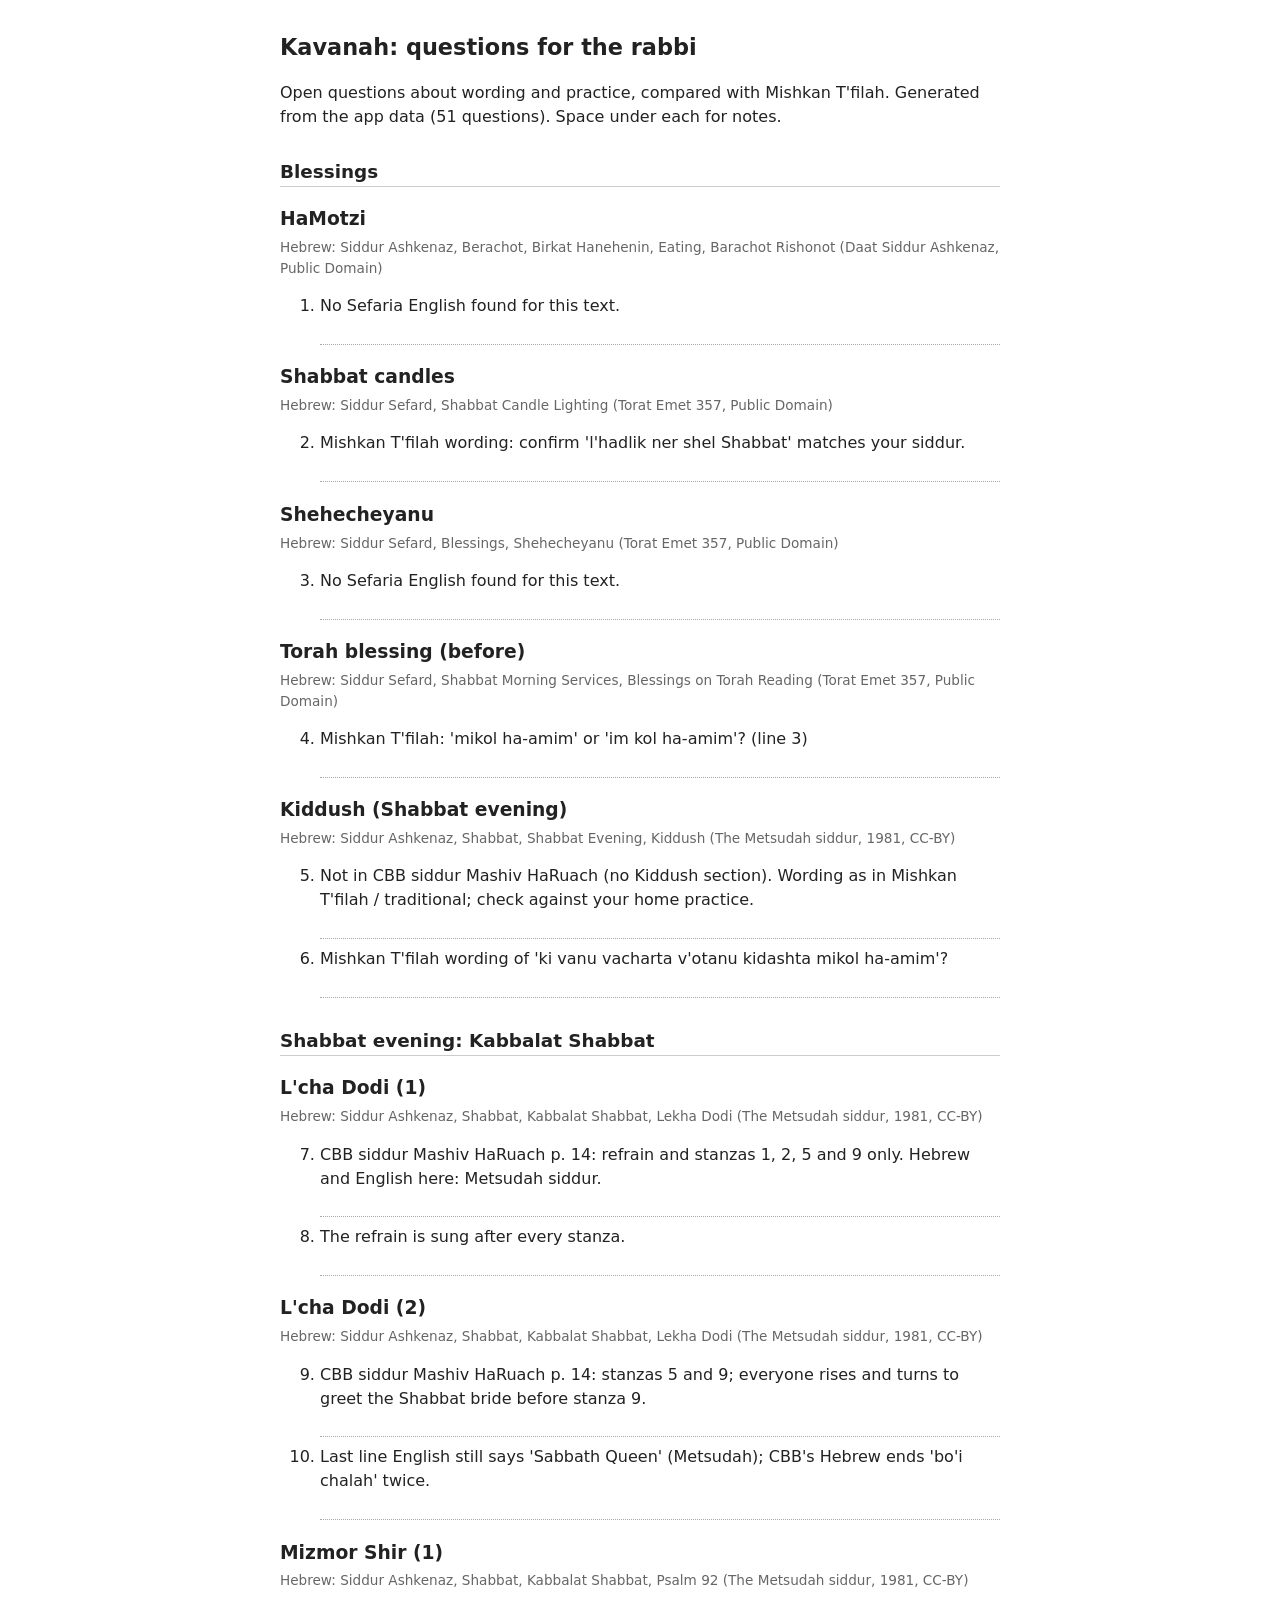
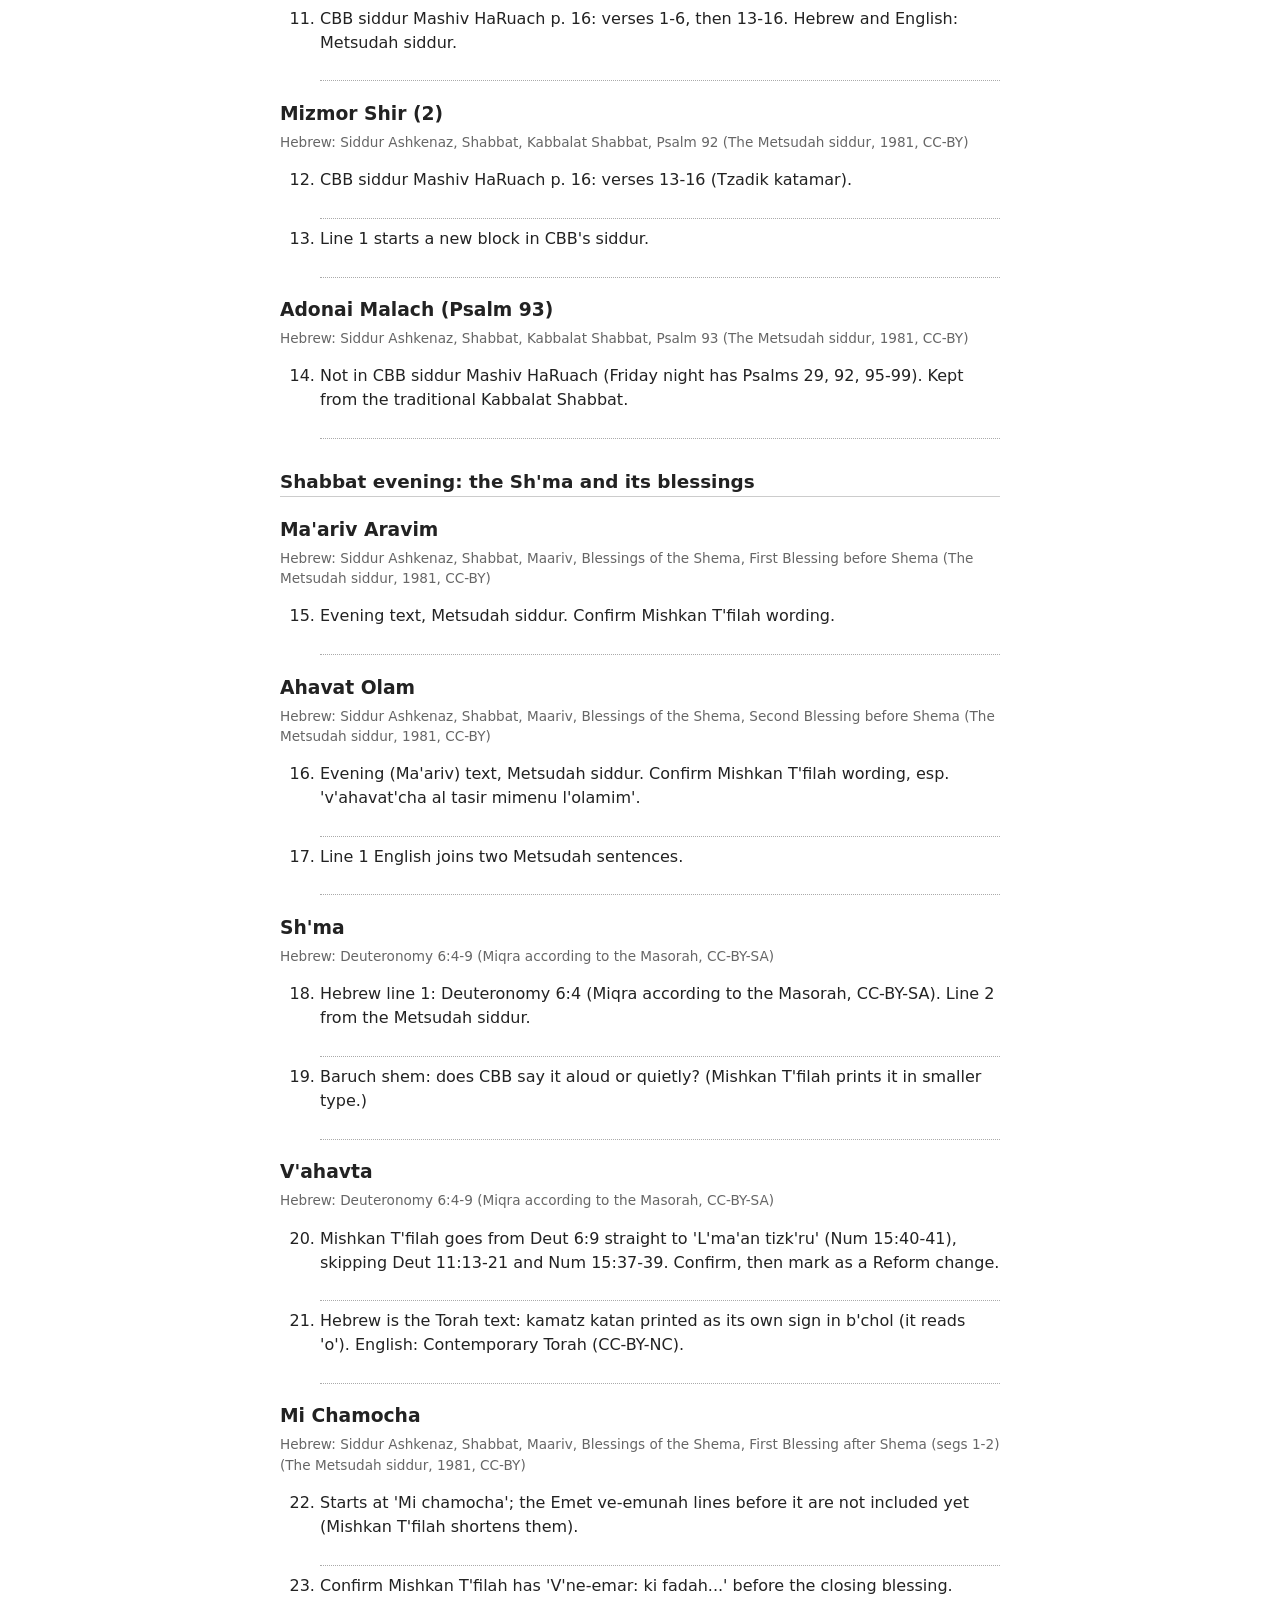
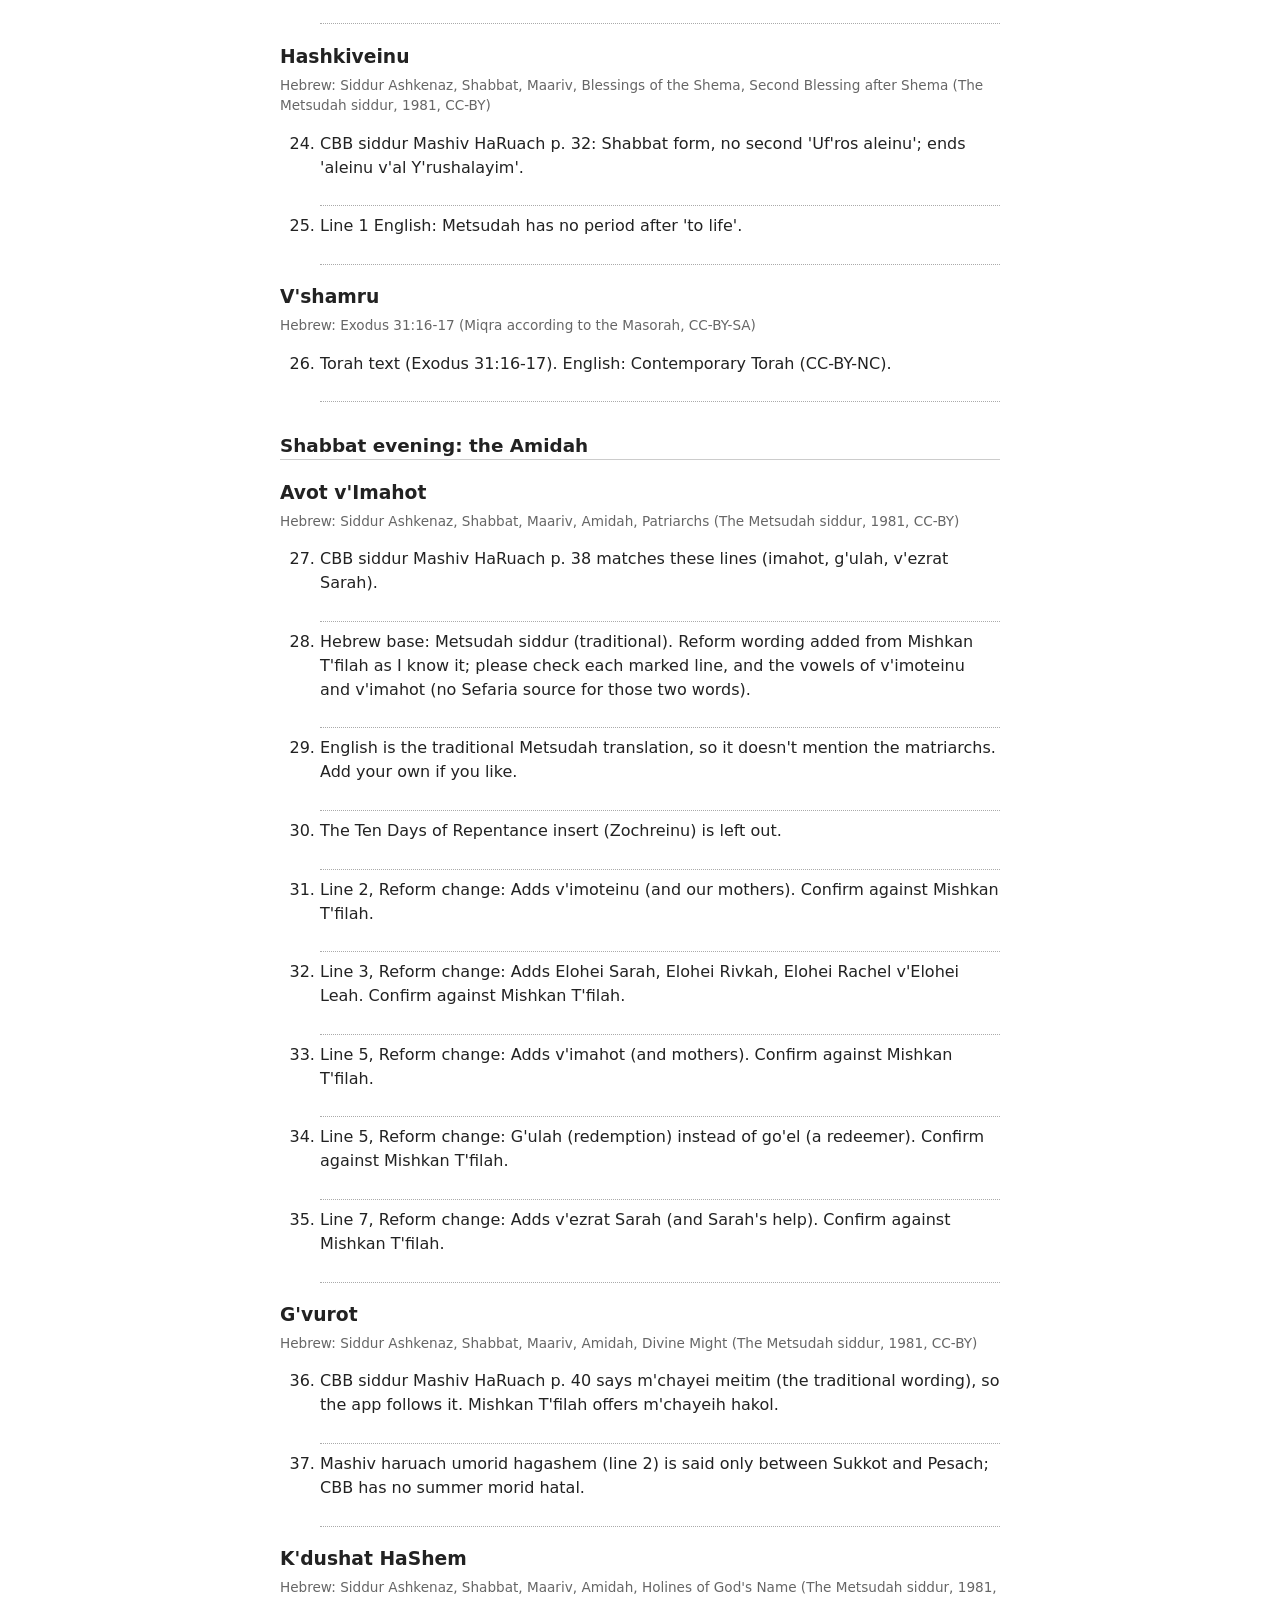
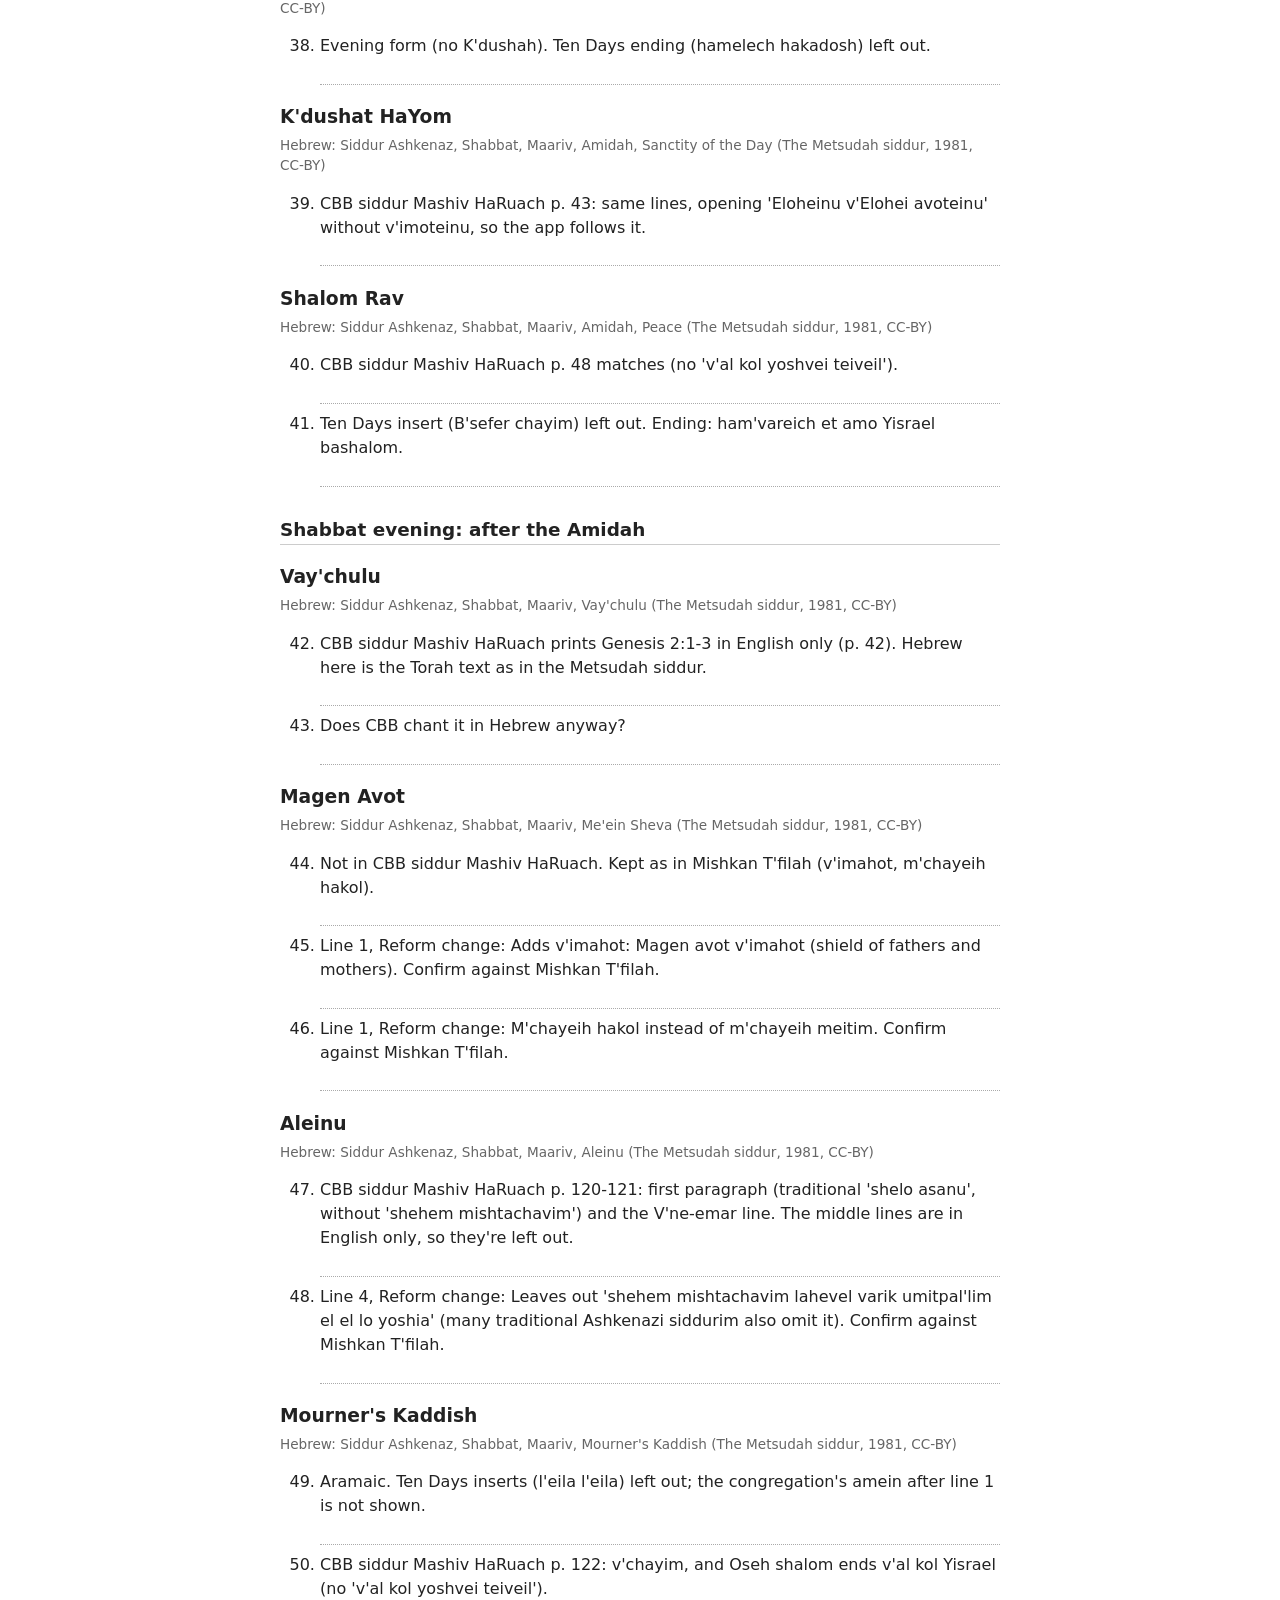
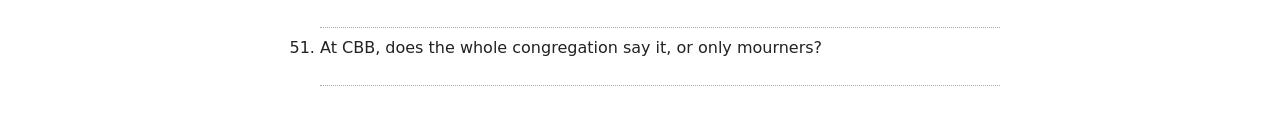
==== commit ac516809: "v23: follow CBB siddur Mashiv HaRuach (stanzas, verses, wording), stable word ids Co-Authored-By: Cl" ====
--- a/questions.html
+++ b/questions.html
@@ -5,5 +5,5 @@
 .src{color:#666;font-size:.85em;margin:0} li{margin:.5em 0} .ans{border-bottom:1px dotted #aaa;height:1.6em}
 @media print{.ans{height:2.2em}}</style></head><body>
 <h1>Kavanah: questions for the rabbi</h1>
-<p>Open questions about wording and practice, compared with Mishkan T'filah. Generated from the app data (75 questions). Space under each for notes.</p>
-<h2>Blessings</h2><h3>HaMotzi</h3><p class="src">Hebrew: Siddur Ashkenaz, Berachot, Birkat Hanehenin, Eating, Barachot Rishonot (Daat Siddur Ashkenaz, Public Domain)</p><ol start="1"><li>No Sefaria English found for this text.<div class=ans></div></li></ol><h3>Shabbat candles</h3><p class="src">Hebrew: Siddur Sefard, Shabbat Candle Lighting (Torat Emet 357, Public Domain)</p><ol start="2"><li>Mishkan T&#x27;filah wording: confirm &#x27;l&#x27;hadlik ner shel Shabbat&#x27; matches your siddur.<div class=ans></div></li></ol><h3>Shehecheyanu</h3><p class="src">Hebrew: Siddur Sefard, Blessings, Shehecheyanu (Torat Emet 357, Public Domain)</p><ol start="3"><li>No Sefaria English found for this text.<div class=ans></div></li></ol><h3>Torah blessing (before)</h3><p class="src">Hebrew: Siddur Sefard, Shabbat Morning Services, Blessings on Torah Reading (Torat Emet 357, Public Domain)</p><ol start="4"><li>Mishkan T&#x27;filah: &#x27;mikol ha-amim&#x27; or &#x27;im kol ha-amim&#x27;? (line 3)<div class=ans></div></li></ol><h3>Kiddush (Shabbat evening)</h3><p class="src">Hebrew: Siddur Ashkenaz, Shabbat, Shabbat Evening, Kiddush (The Metsudah siddur, 1981, CC-BY)</p><ol start="5"><li>Does Mishkan T&#x27;filah include &#x27;Vay&#x27;hi erev vay&#x27;hi voker&#x27; and &#x27;Savri maranan&#x27;?<div class=ans></div></li><li>Mishkan T&#x27;filah wording of &#x27;ki vanu vacharta v&#x27;otanu kidashta mikol ha-amim&#x27;?<div class=ans></div></li><li>Line 1 English joins two Metsudah pieces; Genesis lines use Contemporary Torah.<div class=ans></div></li><li>CBB siddur (machine read, verify): no Kiddush section found; Gen 2:1-3 appears only in English, in the Amidah&#x27;s &#x27;Holiness of the Sabbath Day&#x27; (p. 42-43).<div class=ans></div></li></ol><h2>Shabbat evening: Kabbalat Shabbat</h2><h3>L&#x27;cha Dodi (1)</h3><p class="src">Hebrew: Siddur Ashkenaz, Shabbat, Kabbalat Shabbat, Lekha Dodi (The Metsudah siddur, 1981, CC-BY)</p><ol start="9"><li>Hebrew and English: Metsudah siddur (traditional). No Reform wording change is marked; I don&#x27;t know of one in Mishkan T&#x27;filah&#x27;s L&#x27;cha Dodi. Please compare each line.<div class=ans></div></li><li>Which of the nine stanzas does Mishkan T&#x27;filah print, and which does CBB sing?<div class=ans></div></li><li>The refrain is shown once (line 1); it is sung after every stanza.<div class=ans></div></li><li>Stanza 4 (ben Yishai, redemption): does Mishkan T&#x27;filah keep it as printed here?<div class=ans></div></li><li>CBB siddur (machine read, verify): L&#x27;cha Dodi p. 14-15 seems to print only some stanzas (first three plus the last?). Please count them.<div class=ans></div></li></ol><h3>L&#x27;cha Dodi (2)</h3><p class="src">Hebrew: Siddur Ashkenaz, Shabbat, Kabbalat Shabbat, Lekha Dodi (The Metsudah siddur, 1981, CC-BY)</p><ol start="14"><li>Stanzas 6-8 (rebuilding the city, the man from Peretz): does Mishkan T&#x27;filah print them?<div class=ans></div></li><li>Last line ends &#x27;Bo&#x27;i chalah&#x27; three times with &#x27;Shabbat malk&#x27;ta&#x27;, as in the Metsudah siddur. Mishkan T&#x27;filah wording and CBB custom?<div class=ans></div></li><li>CBB siddur (machine read, verify): the middle stanzas may be missing from p. 14-15; please check.<div class=ans></div></li></ol><h3>Mizmor Shir (1)</h3><p class="src">Hebrew: Siddur Ashkenaz, Shabbat, Kabbalat Shabbat, Psalm 92 (The Metsudah siddur, 1981, CC-BY)</p><ol start="17"><li>Psalm 92 (Metsudah siddur), one verse per line. Does Mishkan T&#x27;filah print the whole psalm, or only some verses? Which does CBB sing?<div class=ans></div></li><li>CBB siddur (machine read, verify): Psalm 92 p. 16-17.<div class=ans></div></li></ol><h3>Mizmor Shir (2)</h3><p class="src">Hebrew: Siddur Ashkenaz, Shabbat, Kabbalat Shabbat, Psalm 92 (The Metsudah siddur, 1981, CC-BY)</p><ol start="19"><li>Line 4 English has the translator&#x27;s bracketed words.<div class=ans></div></li><li>CBB often sings Tzadik katamar (line 5)? Confirm the verses sung.<div class=ans></div></li></ol><h3>Adonai Malach (Psalm 93)</h3><p class="src">Hebrew: Siddur Ashkenaz, Shabbat, Kabbalat Shabbat, Psalm 93 (The Metsudah siddur, 1981, CC-BY)</p><ol start="21"><li>Psalm 93 (Metsudah siddur). Confirm Mishkan T&#x27;filah prints it here and with the same wording.<div class=ans></div></li><li>CBB siddur (machine read, verify): Psalm 93 not found (the book has Psalms 29, 92, 96-99 on Friday night).<div class=ans></div></li></ol><h2>Shabbat evening: the Sh&#x27;ma and its blessings</h2><h3>Ma&#x27;ariv Aravim</h3><p class="src">Hebrew: Siddur Ashkenaz, Shabbat, Maariv, Blessings of the Shema, First Blessing before Shema (The Metsudah siddur, 1981, CC-BY)</p><ol start="23"><li>Evening text, Metsudah siddur. Confirm Mishkan T&#x27;filah wording.<div class=ans></div></li></ol><h3>Ahavat Olam</h3><p class="src">Hebrew: Siddur Ashkenaz, Shabbat, Maariv, Blessings of the Shema, Second Blessing before Shema (The Metsudah siddur, 1981, CC-BY)</p><ol start="24"><li>Evening (Ma&#x27;ariv) text, Metsudah siddur. Confirm Mishkan T&#x27;filah wording, esp. &#x27;v&#x27;ahavat&#x27;cha al tasir mimenu l&#x27;olamim&#x27;.<div class=ans></div></li><li>Line 1 English joins two Metsudah sentences.<div class=ans></div></li></ol><h3>Sh&#x27;ma</h3><p class="src">Hebrew: Deuteronomy 6:4-9 (Miqra according to the Masorah, CC-BY-SA)</p><ol start="26"><li>Hebrew line 1: Deuteronomy 6:4 (Miqra according to the Masorah, CC-BY-SA). Line 2 from the Metsudah siddur.<div class=ans></div></li><li>Baruch shem: does CBB say it aloud or quietly? (Mishkan T&#x27;filah prints it in smaller type.)<div class=ans></div></li></ol><h3>V&#x27;ahavta</h3><p class="src">Hebrew: Deuteronomy 6:4-9 (Miqra according to the Masorah, CC-BY-SA)</p><ol start="28"><li>Mishkan T&#x27;filah goes from Deut 6:9 straight to &#x27;L&#x27;ma&#x27;an tizk&#x27;ru&#x27; (Num 15:40-41), skipping Deut 11:13-21 and Num 15:37-39. Confirm, then mark as a Reform change.<div class=ans></div></li><li>Hebrew is the Torah text: kamatz katan printed as its own sign in b&#x27;chol (it reads &#x27;o&#x27;). English: Contemporary Torah (CC-BY-NC).<div class=ans></div></li></ol><h3>Mi Chamocha</h3><p class="src">Hebrew: Siddur Ashkenaz, Shabbat, Maariv, Blessings of the Shema, First Blessing after Shema (segs 1-2) (The Metsudah siddur, 1981, CC-BY)</p><ol start="30"><li>Starts at &#x27;Mi chamocha&#x27;; the Emet ve-emunah lines before it are not included yet (Mishkan T&#x27;filah shortens them).<div class=ans></div></li><li>Confirm Mishkan T&#x27;filah has &#x27;V&#x27;ne-emar: ki fadah...&#x27; before the closing blessing.<div class=ans></div></li></ol><h3>Hashkiveinu</h3><p class="src">Hebrew: Siddur Ashkenaz, Shabbat, Maariv, Blessings of the Shema, Second Blessing after Shema (The Metsudah siddur, 1981, CC-BY)</p><ol start="32"><li>Shabbat evening form (ends &#x27;haporeis sukat shalom&#x27;). Does Mishkan T&#x27;filah keep &#x27;v&#x27;haseir mei-aleinu oyeiv, dever v&#x27;cherev v&#x27;ra-av v&#x27;yagon&#x27; and &#x27;v&#x27;haseir satan&#x27;?<div class=ans></div></li><li>Line 1 English: Metsudah has no period after &#x27;to life&#x27;.<div class=ans></div></li></ol><h3>V&#x27;shamru</h3><p class="src">Hebrew: Exodus 31:16-17 (Miqra according to the Masorah, CC-BY-SA)</p><ol start="34"><li>Torah text (Exodus 31:16-17). English: Contemporary Torah (CC-BY-NC).<div class=ans></div></li></ol><h2>Shabbat evening: the Amidah</h2><h3>Avot v&#x27;Imahot</h3><p class="src">Hebrew: Siddur Ashkenaz, Shabbat, Maariv, Amidah, Patriarchs (The Metsudah siddur, 1981, CC-BY)</p><ol start="35"><li>Hebrew base: Metsudah siddur (traditional). Reform wording added from Mishkan T&#x27;filah as I know it; please check each marked line, and the vowels of v&#x27;imoteinu and v&#x27;imahot (no Sefaria source for those two words).<div class=ans></div></li><li>English is the traditional Metsudah translation, so it doesn&#x27;t mention the matriarchs. Add your own if you like.<div class=ans></div></li><li>The Ten Days of Repentance insert (Zochreinu) is left out.<div class=ans></div></li><li>Line 2, Reform change: Adds v&#x27;imoteinu (and our mothers). Confirm against Mishkan T&#x27;filah.<div class=ans></div></li><li>Line 3, Reform change: Adds Elohei Sarah, Elohei Rivkah, Elohei Rachel v&#x27;Elohei Leah. Confirm against Mishkan T&#x27;filah.<div class=ans></div></li><li>Line 5, Reform change: Adds v&#x27;imahot (and mothers). Confirm against Mishkan T&#x27;filah.<div class=ans></div></li><li>Line 5, Reform change: G&#x27;ulah (redemption) instead of go&#x27;el (a redeemer). Confirm against Mishkan T&#x27;filah.<div class=ans></div></li><li>Line 7, Reform change: Adds v&#x27;ezrat Sarah (and Sarah&#x27;s help). Confirm against Mishkan T&#x27;filah.<div class=ans></div></li></ol><h3>G&#x27;vurot</h3><p class="src">Hebrew: Siddur Ashkenaz, Shabbat, Maariv, Amidah, Divine Might (The Metsudah siddur, 1981, CC-BY)</p><ol start="43"><li>Mishkan T&#x27;filah prints m&#x27;chayeih hakol with m&#x27;chayeih meitim as an option. Which does CBB say?<div class=ans></div></li><li>Lines 2-3 are seasonal: mashiv haruach (winter) or morid hatal (summer). Does CBB say morid hatal year-round, or switch?<div class=ans></div></li><li>English is Metsudah&#x27;s &#x27;Resurrector of the dead&#x27;; it doesn&#x27;t match hakol.<div class=ans></div></li><li>Line 1, Reform change: M&#x27;chayeih hakol (gives life to all) instead of m&#x27;chayeh meitim (revives the dead). Confirm against Mishkan T&#x27;filah.<div class=ans></div></li><li>Line 4, Reform change: M&#x27;chayeih hakol instead of m&#x27;chayeih meitim. Confirm against Mishkan T&#x27;filah.<div class=ans></div></li><li>Line 7, Reform change: L&#x27;hachayot hakol instead of l&#x27;hachayot meitim. Confirm against Mishkan T&#x27;filah.<div class=ans></div></li><li>Line 8, Reform change: M&#x27;chayeih hakol instead of m&#x27;chayeih hameitim. Confirm against Mishkan T&#x27;filah.<div class=ans></div></li></ol><h3>K&#x27;dushat HaShem</h3><p class="src">Hebrew: Siddur Ashkenaz, Shabbat, Maariv, Amidah, Holines of God&#x27;s Name (The Metsudah siddur, 1981, CC-BY)</p><ol start="50"><li>Evening form (no K&#x27;dushah). Ten Days ending (hamelech hakadosh) left out.<div class=ans></div></li></ol><h3>K&#x27;dushat HaYom</h3><p class="src">Hebrew: Siddur Ashkenaz, Shabbat, Maariv, Amidah, Sanctity of the Day (The Metsudah siddur, 1981, CC-BY)</p><ol start="51"><li>Only R&#x27;tzei vimnuchateinu is here. Does Mishkan T&#x27;filah&#x27;s Shabbat evening K&#x27;dushat HaYom also have Atah kidashta, Vay&#x27;chulu, or Yism&#x27;chu?<div class=ans></div></li><li>CBB siddur (machine read, verify): Evening Amidah has &#x27;Holiness of the Sabbath Day&#x27; (p. 42-43) with Gen 2:1-3 in English only.<div class=ans></div></li><li>Line 1, Reform change: Adds v&#x27;imoteinu (and our mothers). Confirm against Mishkan T&#x27;filah.<div class=ans></div></li></ol><h3>Shalom Rav</h3><p class="src">Hebrew: Siddur Ashkenaz, Shabbat, Maariv, Amidah, Peace (The Metsudah siddur, 1981, CC-BY)</p><ol start="54"><li>Does Mishkan T&#x27;filah&#x27;s Shalom Rav add &#x27;v&#x27;al kol yoshvei teiveil&#x27; (and all who live on earth)?<div class=ans></div></li><li>Ten Days insert (B&#x27;sefer chayim) left out. Ending: ham&#x27;vareich et amo Yisrael bashalom.<div class=ans></div></li></ol><h2>Shabbat evening: after the Amidah</h2><h3>Vay&#x27;chulu</h3><p class="src">Hebrew: Siddur Ashkenaz, Shabbat, Maariv, Vay&#x27;chulu (The Metsudah siddur, 1981, CC-BY)</p><ol start="56"><li>Torah text (Genesis 2:1-3), as printed in the Metsudah siddur. Mishkan T&#x27;filah also has it in the Kiddush; same wording?<div class=ans></div></li><li>Does CBB say Vay&#x27;chulu after the Amidah, or only in Kiddush?<div class=ans></div></li><li>CBB siddur (machine read, verify): no Hebrew Vay&#x27;chulu found, and no Kiddush section (Gen 2:1-3 only in English, p. 42-43).<div class=ans></div></li></ol><h3>Magen Avot</h3><p class="src">Hebrew: Siddur Ashkenaz, Shabbat, Maariv, Me&#x27;ein Sheva (The Metsudah siddur, 1981, CC-BY)</p><ol start="59"><li>Only the Magen Avot paragraph of Me&#x27;ein Sheva is here (not the opening &#x27;Baruch atah... koneih shamayim va-aretz&#x27; or the closing R&#x27;tzei). Does Mishkan T&#x27;filah print more?<div class=ans></div></li><li>Ten Days word (hamelech hakadosh) left out.<div class=ans></div></li><li>English is Metsudah&#x27;s &#x27;Resurrector of the dead&#x27; and &#x27;fathers&#x27;; it doesn&#x27;t match hakol or v&#x27;imahot.<div class=ans></div></li><li>CBB siddur (machine read, verify): no Magen Avot found; evening service goes from the Amidah to Meditations and Mi Shebeirach (p. 50).<div class=ans></div></li><li>Line 1, Reform change: Adds v&#x27;imahot: Magen avot v&#x27;imahot (shield of fathers and mothers). Confirm against Mishkan T&#x27;filah.<div class=ans></div></li><li>Line 1, Reform change: M&#x27;chayeih hakol instead of m&#x27;chayeih meitim. Confirm against Mishkan T&#x27;filah.<div class=ans></div></li></ol><h3>Aleinu</h3><p class="src">Hebrew: Siddur Ashkenaz, Shabbat, Maariv, Aleinu (The Metsudah siddur, 1981, CC-BY)</p><ol start="65"><li>Does Mishkan T&#x27;filah offer the alternative first paragraph (&#x27;shenatan lanu torat emet, v&#x27;chayei olam nata b&#x27;tocheinu&#x27;) in place of &#x27;shelo asanu k&#x27;goyei ha-aratzot...&#x27;? Which does CBB sing?<div class=ans></div></li><li>The second paragraph (Al kein n&#x27;kaveh) is left out; only its closing V&#x27;ne-emar line is here. Does Mishkan T&#x27;filah or CBB include Al kein?<div class=ans></div></li><li>&#x27;Hu Eloheinu ein od... v&#x27;yadata hayom&#x27; (lines 6-7) kept from the traditional text. Confirm Mishkan T&#x27;filah prints them.<div class=ans></div></li><li>CBB siddur (machine read, verify): Aleinu p. 120-121; neither &#x27;shehem mishtachavim&#x27; nor &#x27;shenatan lanu torat emet&#x27; found, and no Al kein.<div class=ans></div></li><li>Line 4, Reform change: Leaves out &#x27;shehem mishtachavim lahevel varik umitpal&#x27;lim el el lo yoshia&#x27; (many traditional Ashkenazi siddurim also omit it). Confirm against Mishkan T&#x27;filah.<div class=ans></div></li></ol><h3>Mourner&#x27;s Kaddish</h3><p class="src">Hebrew: Siddur Ashkenaz, Shabbat, Maariv, Mourner&#x27;s Kaddish (The Metsudah siddur, 1981, CC-BY)</p><ol start="70"><li>Aramaic. Ten Days inserts (l&#x27;eila l&#x27;eila, hashalom) left out; the congregation&#x27;s amein after line 1 is not shown.<div class=ans></div></li><li>Line 4 (Y&#x27;hei sh&#x27;meih raba) is said together by everyone. At CBB, does the whole congregation say the full Kaddish, or only mourners?<div class=ans></div></li><li>Hebrew says v&#x27;chayim (life); Metsudah&#x27;s English says &#x27;a good life&#x27;. Does Mishkan T&#x27;filah have v&#x27;chayim or v&#x27;chayim tovim?<div class=ans></div></li><li>Line 8 English is Metsudah&#x27;s (&#x27;in His mercy&#x27;), so it lacks &#x27;all who dwell on earth&#x27;. The added words are spelled as in Aleinu (Metsudah).<div class=ans></div></li><li>CBB siddur (machine read, verify): Kaddish Yatom p. 122-123 ends &#x27;v&#x27;al kol Yisrael&#x27; (no &#x27;v&#x27;al kol yoshvei teiveil&#x27; found).<div class=ans></div></li><li>Line 8, Reform change: Adds v&#x27;al kol yoshvei teiveil (and all who dwell on earth). Confirm against Mishkan T&#x27;filah.<div class=ans></div></li></ol></body></html>+<p>Open questions about wording and practice, compared with Mishkan T'filah. Generated from the app data (51 questions). Space under each for notes.</p>
+<h2>Blessings</h2><h3>HaMotzi</h3><p class="src">Hebrew: Siddur Ashkenaz, Berachot, Birkat Hanehenin, Eating, Barachot Rishonot (Daat Siddur Ashkenaz, Public Domain)</p><ol start="1"><li>No Sefaria English found for this text.<div class=ans></div></li></ol><h3>Shabbat candles</h3><p class="src">Hebrew: Siddur Sefard, Shabbat Candle Lighting (Torat Emet 357, Public Domain)</p><ol start="2"><li>Mishkan T&#x27;filah wording: confirm &#x27;l&#x27;hadlik ner shel Shabbat&#x27; matches your siddur.<div class=ans></div></li></ol><h3>Shehecheyanu</h3><p class="src">Hebrew: Siddur Sefard, Blessings, Shehecheyanu (Torat Emet 357, Public Domain)</p><ol start="3"><li>No Sefaria English found for this text.<div class=ans></div></li></ol><h3>Torah blessing (before)</h3><p class="src">Hebrew: Siddur Sefard, Shabbat Morning Services, Blessings on Torah Reading (Torat Emet 357, Public Domain)</p><ol start="4"><li>Mishkan T&#x27;filah: &#x27;mikol ha-amim&#x27; or &#x27;im kol ha-amim&#x27;? (line 3)<div class=ans></div></li></ol><h3>Kiddush (Shabbat evening)</h3><p class="src">Hebrew: Siddur Ashkenaz, Shabbat, Shabbat Evening, Kiddush (The Metsudah siddur, 1981, CC-BY)</p><ol start="5"><li>Not in CBB siddur Mashiv HaRuach (no Kiddush section). Wording as in Mishkan T&#x27;filah / traditional; check against your home practice.<div class=ans></div></li><li>Mishkan T&#x27;filah wording of &#x27;ki vanu vacharta v&#x27;otanu kidashta mikol ha-amim&#x27;?<div class=ans></div></li></ol><h2>Shabbat evening: Kabbalat Shabbat</h2><h3>L&#x27;cha Dodi (1)</h3><p class="src">Hebrew: Siddur Ashkenaz, Shabbat, Kabbalat Shabbat, Lekha Dodi (The Metsudah siddur, 1981, CC-BY)</p><ol start="7"><li>CBB siddur Mashiv HaRuach p. 14: refrain and stanzas 1, 2, 5 and 9 only. Hebrew and English here: Metsudah siddur.<div class=ans></div></li><li>The refrain is sung after every stanza.<div class=ans></div></li></ol><h3>L&#x27;cha Dodi (2)</h3><p class="src">Hebrew: Siddur Ashkenaz, Shabbat, Kabbalat Shabbat, Lekha Dodi (The Metsudah siddur, 1981, CC-BY)</p><ol start="9"><li>CBB siddur Mashiv HaRuach p. 14: stanzas 5 and 9; everyone rises and turns to greet the Shabbat bride before stanza 9.<div class=ans></div></li><li>Last line English still says &#x27;Sabbath Queen&#x27; (Metsudah); CBB&#x27;s Hebrew ends &#x27;bo&#x27;i chalah&#x27; twice.<div class=ans></div></li></ol><h3>Mizmor Shir (1)</h3><p class="src">Hebrew: Siddur Ashkenaz, Shabbat, Kabbalat Shabbat, Psalm 92 (The Metsudah siddur, 1981, CC-BY)</p><ol start="11"><li>CBB siddur Mashiv HaRuach p. 16: verses 1-6, then 13-16. Hebrew and English: Metsudah siddur.<div class=ans></div></li></ol><h3>Mizmor Shir (2)</h3><p class="src">Hebrew: Siddur Ashkenaz, Shabbat, Kabbalat Shabbat, Psalm 92 (The Metsudah siddur, 1981, CC-BY)</p><ol start="12"><li>CBB siddur Mashiv HaRuach p. 16: verses 13-16 (Tzadik katamar).<div class=ans></div></li><li>Line 1 starts a new block in CBB&#x27;s siddur.<div class=ans></div></li></ol><h3>Adonai Malach (Psalm 93)</h3><p class="src">Hebrew: Siddur Ashkenaz, Shabbat, Kabbalat Shabbat, Psalm 93 (The Metsudah siddur, 1981, CC-BY)</p><ol start="14"><li>Not in CBB siddur Mashiv HaRuach (Friday night has Psalms 29, 92, 95-99). Kept from the traditional Kabbalat Shabbat.<div class=ans></div></li></ol><h2>Shabbat evening: the Sh&#x27;ma and its blessings</h2><h3>Ma&#x27;ariv Aravim</h3><p class="src">Hebrew: Siddur Ashkenaz, Shabbat, Maariv, Blessings of the Shema, First Blessing before Shema (The Metsudah siddur, 1981, CC-BY)</p><ol start="15"><li>Evening text, Metsudah siddur. Confirm Mishkan T&#x27;filah wording.<div class=ans></div></li></ol><h3>Ahavat Olam</h3><p class="src">Hebrew: Siddur Ashkenaz, Shabbat, Maariv, Blessings of the Shema, Second Blessing before Shema (The Metsudah siddur, 1981, CC-BY)</p><ol start="16"><li>Evening (Ma&#x27;ariv) text, Metsudah siddur. Confirm Mishkan T&#x27;filah wording, esp. &#x27;v&#x27;ahavat&#x27;cha al tasir mimenu l&#x27;olamim&#x27;.<div class=ans></div></li><li>Line 1 English joins two Metsudah sentences.<div class=ans></div></li></ol><h3>Sh&#x27;ma</h3><p class="src">Hebrew: Deuteronomy 6:4-9 (Miqra according to the Masorah, CC-BY-SA)</p><ol start="18"><li>Hebrew line 1: Deuteronomy 6:4 (Miqra according to the Masorah, CC-BY-SA). Line 2 from the Metsudah siddur.<div class=ans></div></li><li>Baruch shem: does CBB say it aloud or quietly? (Mishkan T&#x27;filah prints it in smaller type.)<div class=ans></div></li></ol><h3>V&#x27;ahavta</h3><p class="src">Hebrew: Deuteronomy 6:4-9 (Miqra according to the Masorah, CC-BY-SA)</p><ol start="20"><li>Mishkan T&#x27;filah goes from Deut 6:9 straight to &#x27;L&#x27;ma&#x27;an tizk&#x27;ru&#x27; (Num 15:40-41), skipping Deut 11:13-21 and Num 15:37-39. Confirm, then mark as a Reform change.<div class=ans></div></li><li>Hebrew is the Torah text: kamatz katan printed as its own sign in b&#x27;chol (it reads &#x27;o&#x27;). English: Contemporary Torah (CC-BY-NC).<div class=ans></div></li></ol><h3>Mi Chamocha</h3><p class="src">Hebrew: Siddur Ashkenaz, Shabbat, Maariv, Blessings of the Shema, First Blessing after Shema (segs 1-2) (The Metsudah siddur, 1981, CC-BY)</p><ol start="22"><li>Starts at &#x27;Mi chamocha&#x27;; the Emet ve-emunah lines before it are not included yet (Mishkan T&#x27;filah shortens them).<div class=ans></div></li><li>Confirm Mishkan T&#x27;filah has &#x27;V&#x27;ne-emar: ki fadah...&#x27; before the closing blessing.<div class=ans></div></li></ol><h3>Hashkiveinu</h3><p class="src">Hebrew: Siddur Ashkenaz, Shabbat, Maariv, Blessings of the Shema, Second Blessing after Shema (The Metsudah siddur, 1981, CC-BY)</p><ol start="24"><li>CBB siddur Mashiv HaRuach p. 32: Shabbat form, no second &#x27;Uf&#x27;ros aleinu&#x27;; ends &#x27;aleinu v&#x27;al Y&#x27;rushalayim&#x27;.<div class=ans></div></li><li>Line 1 English: Metsudah has no period after &#x27;to life&#x27;.<div class=ans></div></li></ol><h3>V&#x27;shamru</h3><p class="src">Hebrew: Exodus 31:16-17 (Miqra according to the Masorah, CC-BY-SA)</p><ol start="26"><li>Torah text (Exodus 31:16-17). English: Contemporary Torah (CC-BY-NC).<div class=ans></div></li></ol><h2>Shabbat evening: the Amidah</h2><h3>Avot v&#x27;Imahot</h3><p class="src">Hebrew: Siddur Ashkenaz, Shabbat, Maariv, Amidah, Patriarchs (The Metsudah siddur, 1981, CC-BY)</p><ol start="27"><li>CBB siddur Mashiv HaRuach p. 38 matches these lines (imahot, g&#x27;ulah, v&#x27;ezrat Sarah).<div class=ans></div></li><li>Hebrew base: Metsudah siddur (traditional). Reform wording added from Mishkan T&#x27;filah as I know it; please check each marked line, and the vowels of v&#x27;imoteinu and v&#x27;imahot (no Sefaria source for those two words).<div class=ans></div></li><li>English is the traditional Metsudah translation, so it doesn&#x27;t mention the matriarchs. Add your own if you like.<div class=ans></div></li><li>The Ten Days of Repentance insert (Zochreinu) is left out.<div class=ans></div></li><li>Line 2, Reform change: Adds v&#x27;imoteinu (and our mothers). Confirm against Mishkan T&#x27;filah.<div class=ans></div></li><li>Line 3, Reform change: Adds Elohei Sarah, Elohei Rivkah, Elohei Rachel v&#x27;Elohei Leah. Confirm against Mishkan T&#x27;filah.<div class=ans></div></li><li>Line 5, Reform change: Adds v&#x27;imahot (and mothers). Confirm against Mishkan T&#x27;filah.<div class=ans></div></li><li>Line 5, Reform change: G&#x27;ulah (redemption) instead of go&#x27;el (a redeemer). Confirm against Mishkan T&#x27;filah.<div class=ans></div></li><li>Line 7, Reform change: Adds v&#x27;ezrat Sarah (and Sarah&#x27;s help). Confirm against Mishkan T&#x27;filah.<div class=ans></div></li></ol><h3>G&#x27;vurot</h3><p class="src">Hebrew: Siddur Ashkenaz, Shabbat, Maariv, Amidah, Divine Might (The Metsudah siddur, 1981, CC-BY)</p><ol start="36"><li>CBB siddur Mashiv HaRuach p. 40 says m&#x27;chayei meitim (the traditional wording), so the app follows it. Mishkan T&#x27;filah offers m&#x27;chayeih hakol.<div class=ans></div></li><li>Mashiv haruach umorid hagashem (line 2) is said only between Sukkot and Pesach; CBB has no summer morid hatal.<div class=ans></div></li></ol><h3>K&#x27;dushat HaShem</h3><p class="src">Hebrew: Siddur Ashkenaz, Shabbat, Maariv, Amidah, Holines of God&#x27;s Name (The Metsudah siddur, 1981, CC-BY)</p><ol start="38"><li>Evening form (no K&#x27;dushah). Ten Days ending (hamelech hakadosh) left out.<div class=ans></div></li></ol><h3>K&#x27;dushat HaYom</h3><p class="src">Hebrew: Siddur Ashkenaz, Shabbat, Maariv, Amidah, Sanctity of the Day (The Metsudah siddur, 1981, CC-BY)</p><ol start="39"><li>CBB siddur Mashiv HaRuach p. 43: same lines, opening &#x27;Eloheinu v&#x27;Elohei avoteinu&#x27; without v&#x27;imoteinu, so the app follows it.<div class=ans></div></li></ol><h3>Shalom Rav</h3><p class="src">Hebrew: Siddur Ashkenaz, Shabbat, Maariv, Amidah, Peace (The Metsudah siddur, 1981, CC-BY)</p><ol start="40"><li>CBB siddur Mashiv HaRuach p. 48 matches (no &#x27;v&#x27;al kol yoshvei teiveil&#x27;).<div class=ans></div></li><li>Ten Days insert (B&#x27;sefer chayim) left out. Ending: ham&#x27;vareich et amo Yisrael bashalom.<div class=ans></div></li></ol><h2>Shabbat evening: after the Amidah</h2><h3>Vay&#x27;chulu</h3><p class="src">Hebrew: Siddur Ashkenaz, Shabbat, Maariv, Vay&#x27;chulu (The Metsudah siddur, 1981, CC-BY)</p><ol start="42"><li>CBB siddur Mashiv HaRuach prints Genesis 2:1-3 in English only (p. 42). Hebrew here is the Torah text as in the Metsudah siddur.<div class=ans></div></li><li>Does CBB chant it in Hebrew anyway?<div class=ans></div></li></ol><h3>Magen Avot</h3><p class="src">Hebrew: Siddur Ashkenaz, Shabbat, Maariv, Me&#x27;ein Sheva (The Metsudah siddur, 1981, CC-BY)</p><ol start="44"><li>Not in CBB siddur Mashiv HaRuach. Kept as in Mishkan T&#x27;filah (v&#x27;imahot, m&#x27;chayeih hakol).<div class=ans></div></li><li>Line 1, Reform change: Adds v&#x27;imahot: Magen avot v&#x27;imahot (shield of fathers and mothers). Confirm against Mishkan T&#x27;filah.<div class=ans></div></li><li>Line 1, Reform change: M&#x27;chayeih hakol instead of m&#x27;chayeih meitim. Confirm against Mishkan T&#x27;filah.<div class=ans></div></li></ol><h3>Aleinu</h3><p class="src">Hebrew: Siddur Ashkenaz, Shabbat, Maariv, Aleinu (The Metsudah siddur, 1981, CC-BY)</p><ol start="47"><li>CBB siddur Mashiv HaRuach p. 120-121: first paragraph (traditional &#x27;shelo asanu&#x27;, without &#x27;shehem mishtachavim&#x27;) and the V&#x27;ne-emar line. The middle lines are in English only, so they&#x27;re left out.<div class=ans></div></li><li>Line 4, Reform change: Leaves out &#x27;shehem mishtachavim lahevel varik umitpal&#x27;lim el el lo yoshia&#x27; (many traditional Ashkenazi siddurim also omit it). Confirm against Mishkan T&#x27;filah.<div class=ans></div></li></ol><h3>Mourner&#x27;s Kaddish</h3><p class="src">Hebrew: Siddur Ashkenaz, Shabbat, Maariv, Mourner&#x27;s Kaddish (The Metsudah siddur, 1981, CC-BY)</p><ol start="49"><li>Aramaic. Ten Days inserts (l&#x27;eila l&#x27;eila) left out; the congregation&#x27;s amein after line 1 is not shown.<div class=ans></div></li><li>CBB siddur Mashiv HaRuach p. 122: v&#x27;chayim, and Oseh shalom ends v&#x27;al kol Yisrael (no &#x27;v&#x27;al kol yoshvei teiveil&#x27;).<div class=ans></div></li><li>At CBB, does the whole congregation say it, or only mourners?<div class=ans></div></li></ol></body></html>
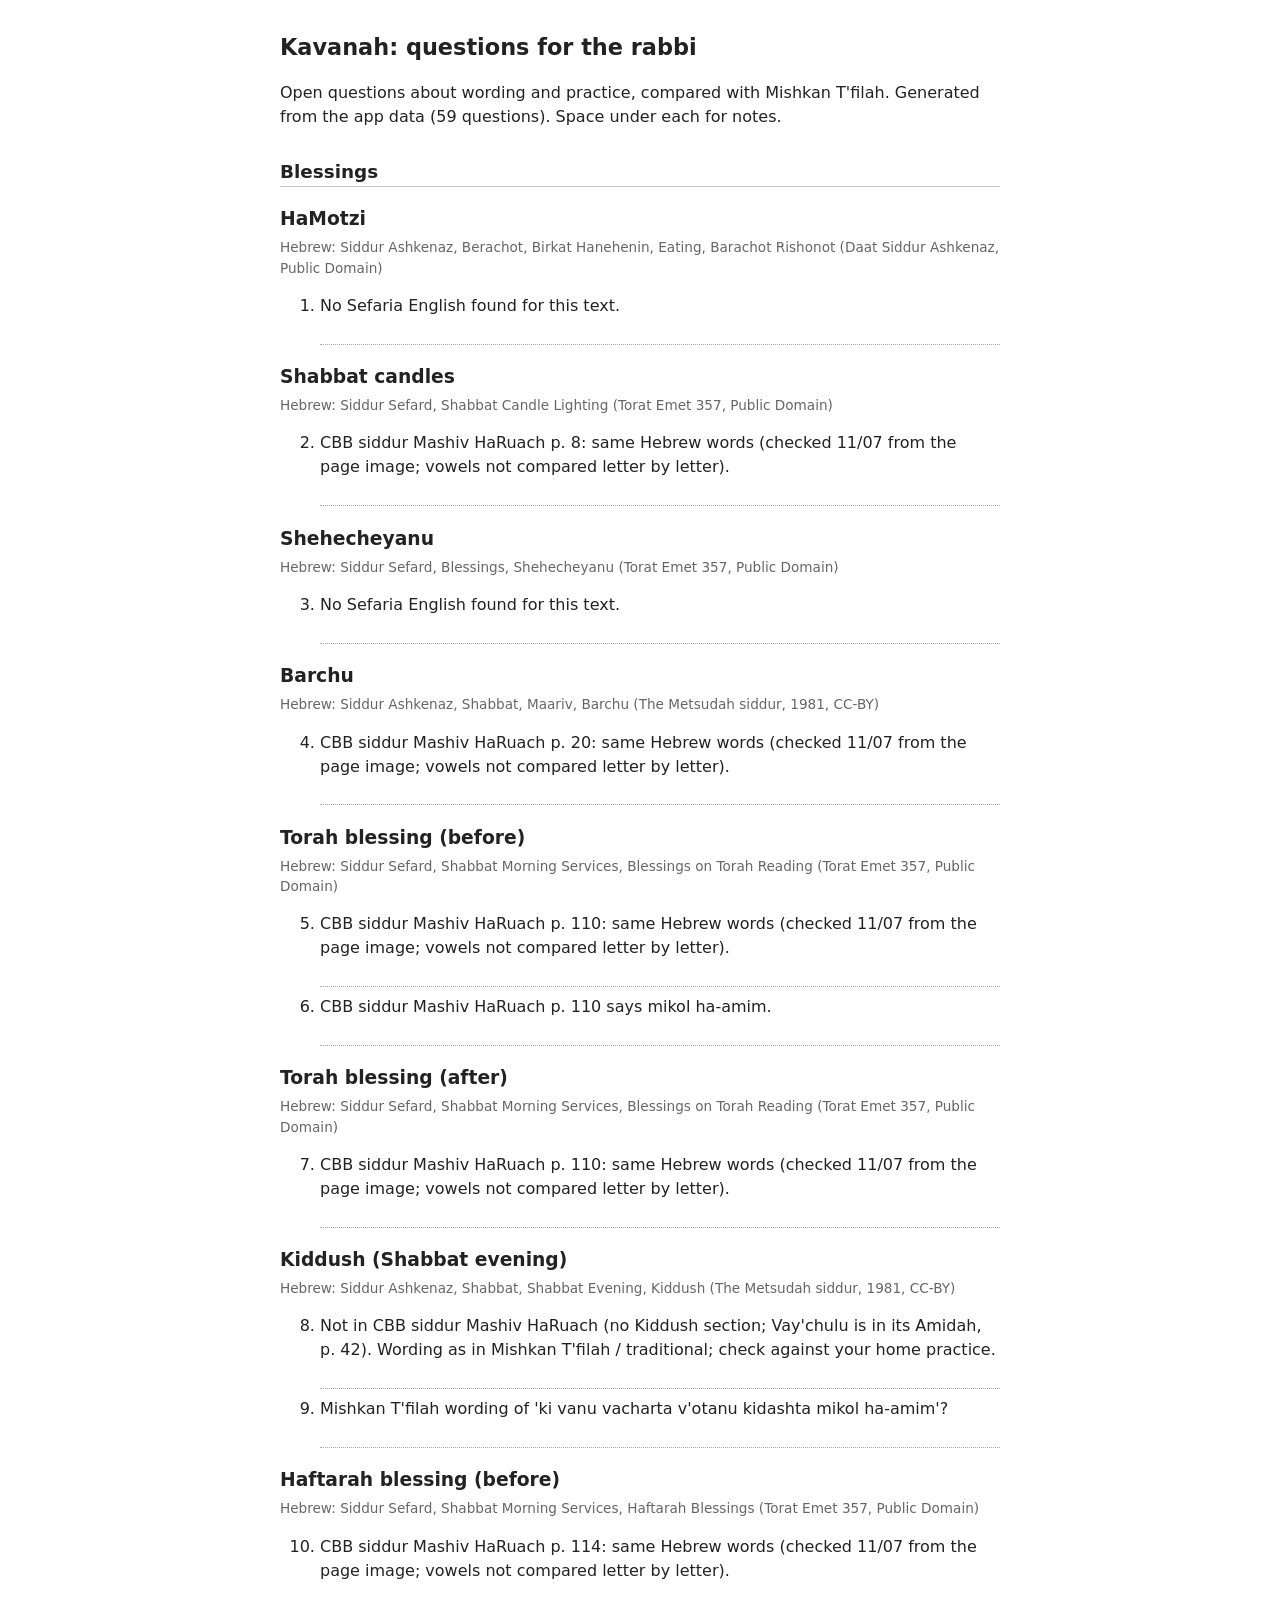
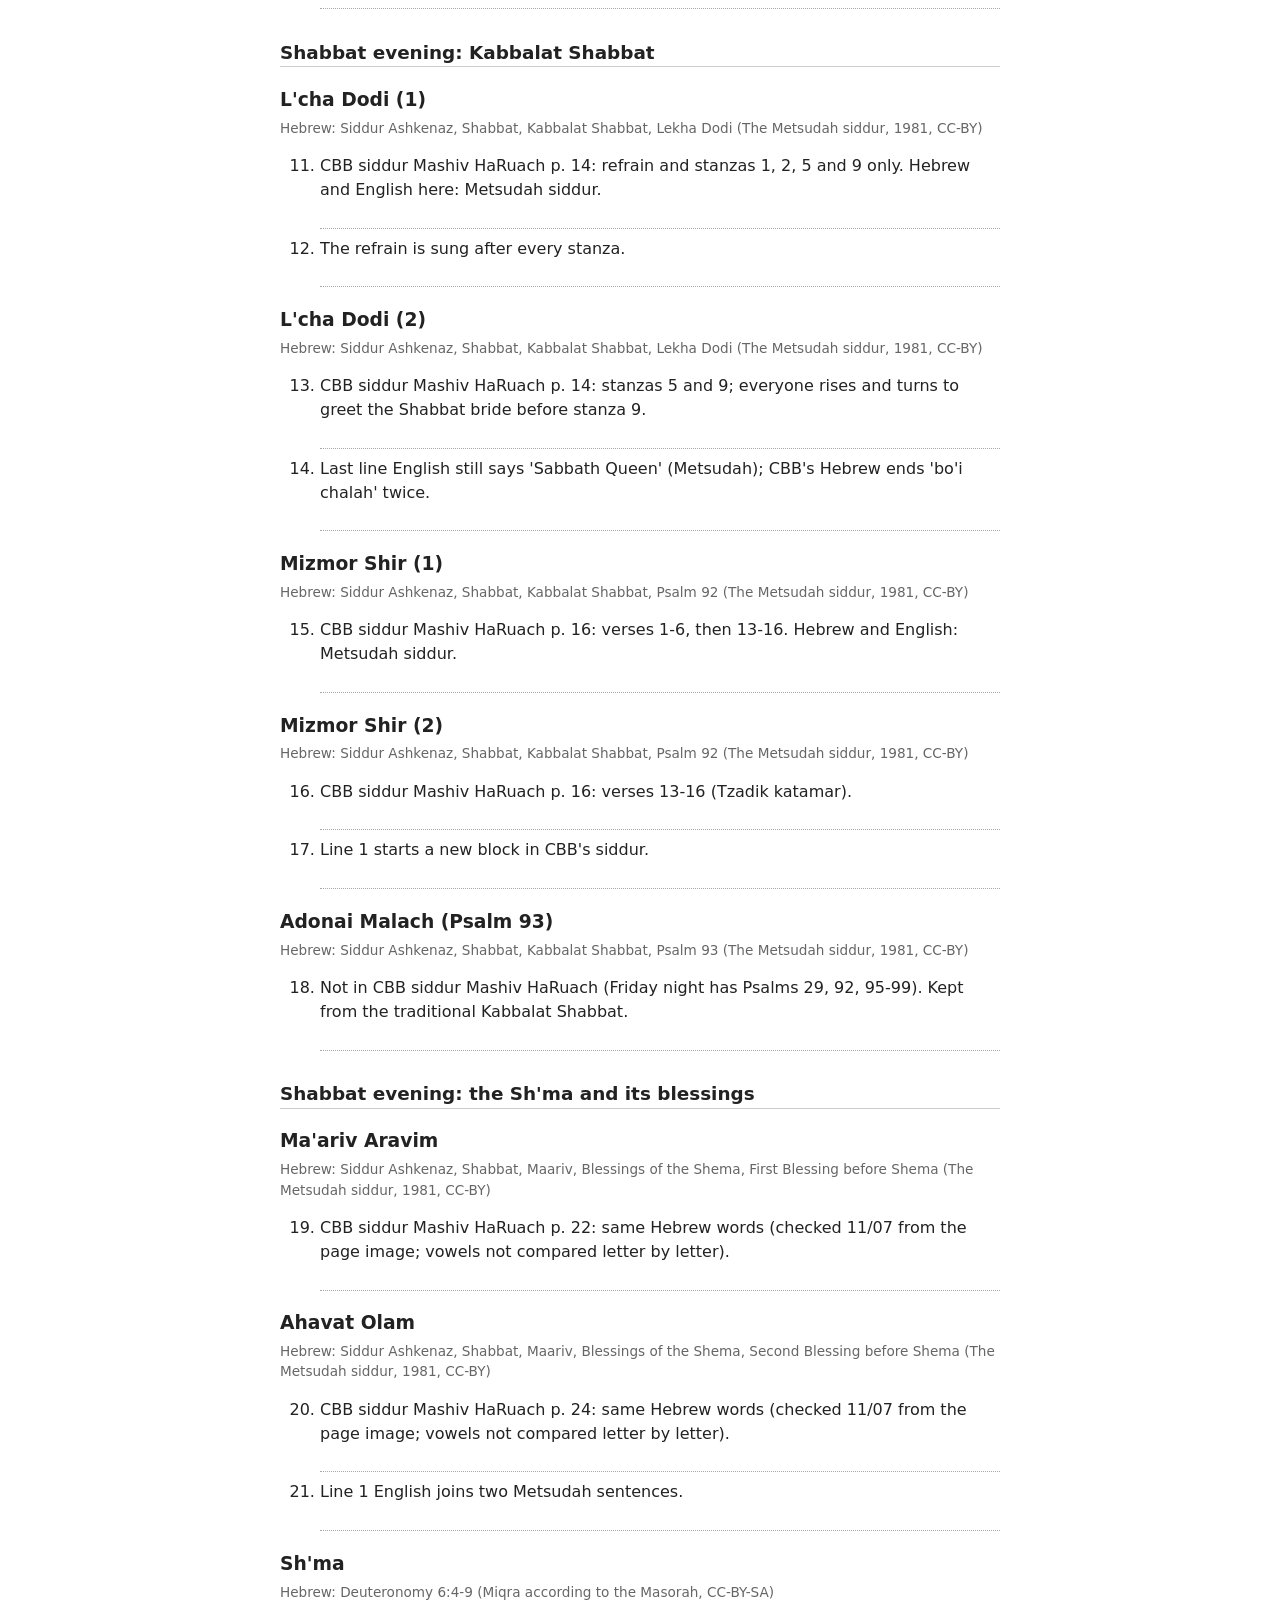
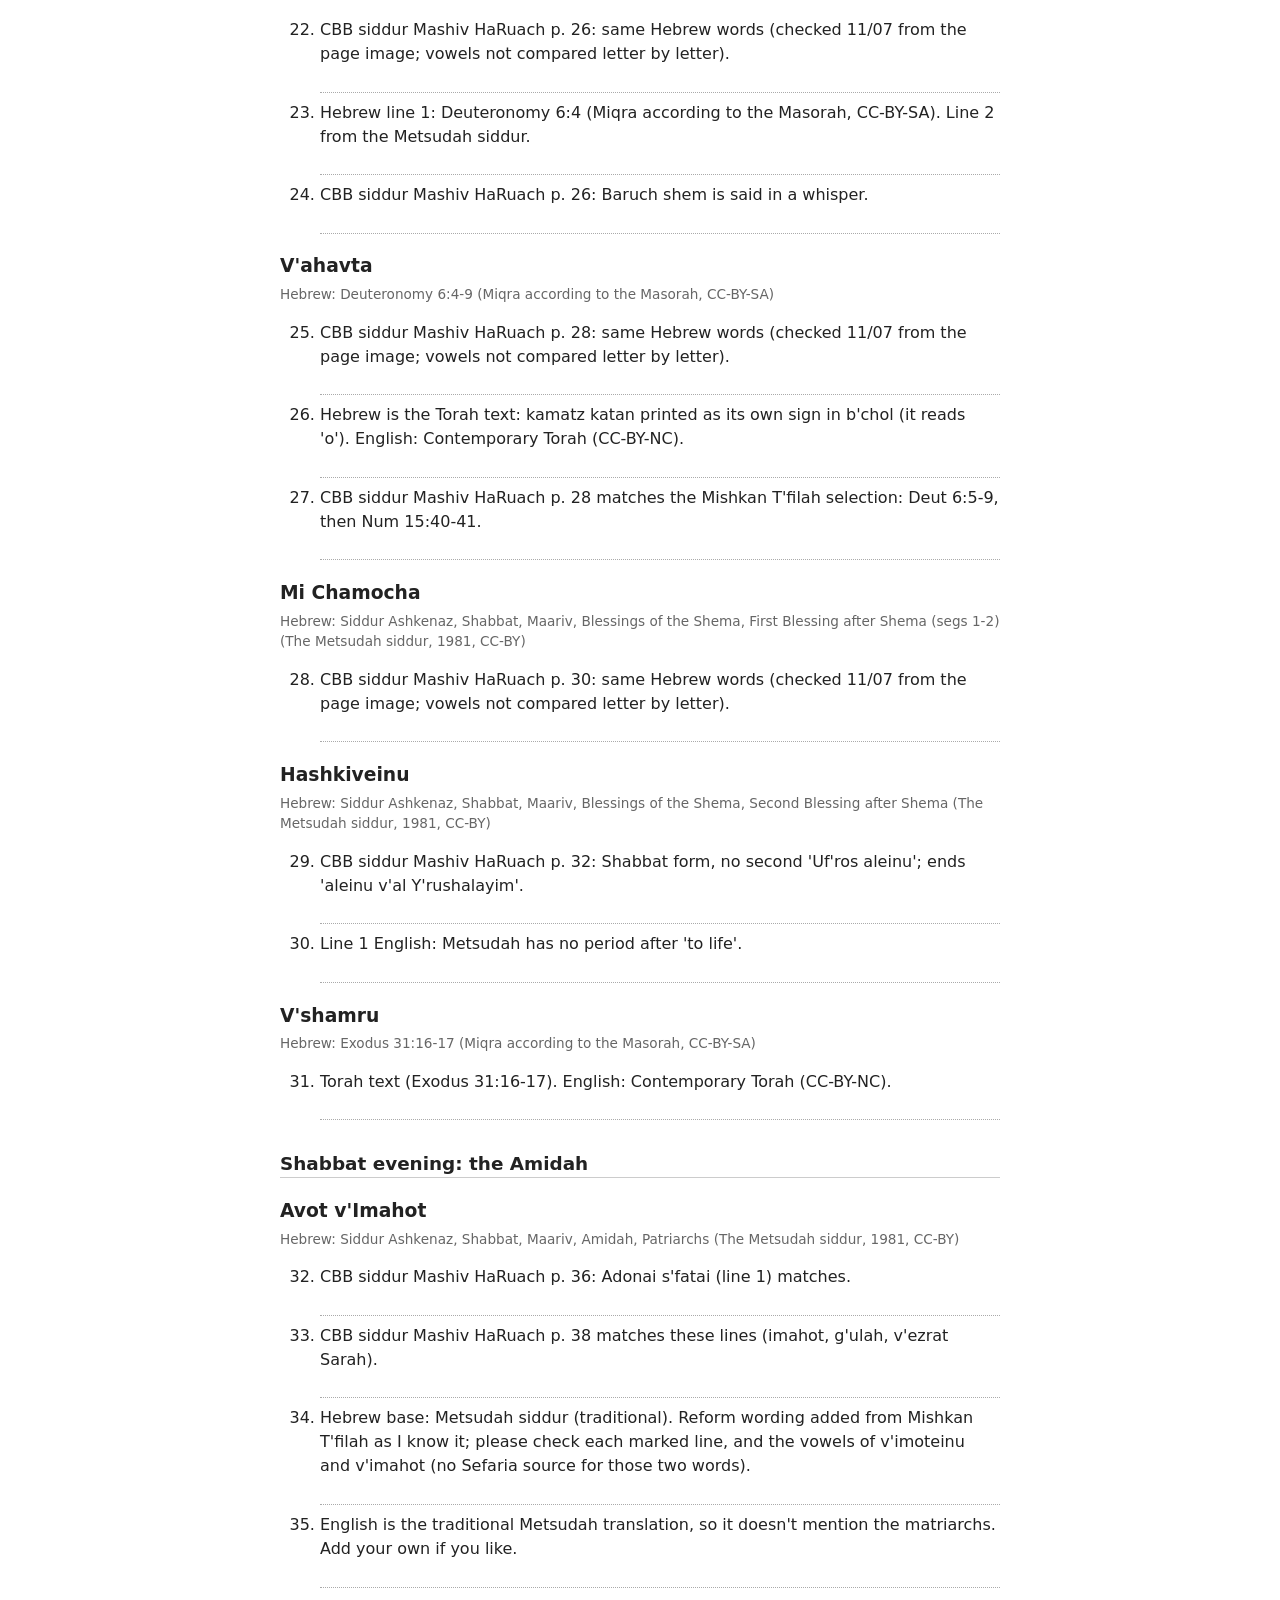
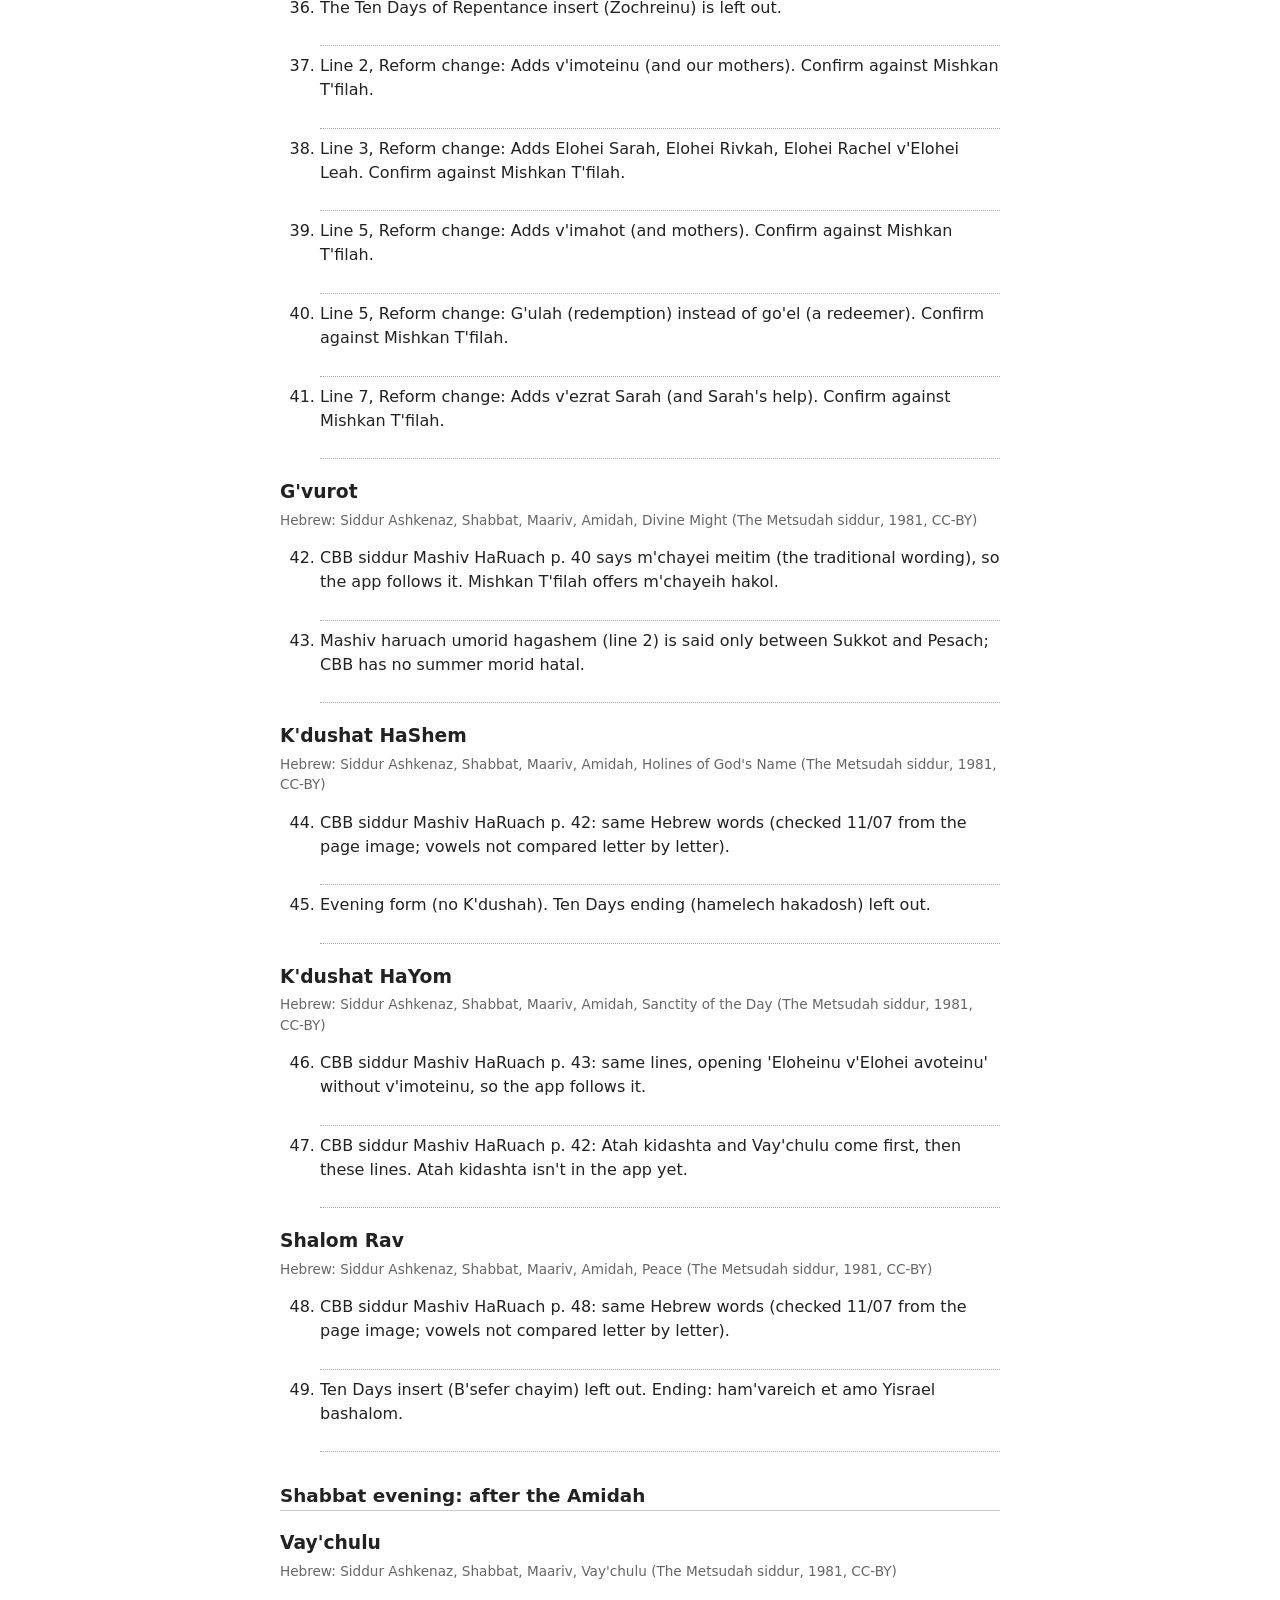
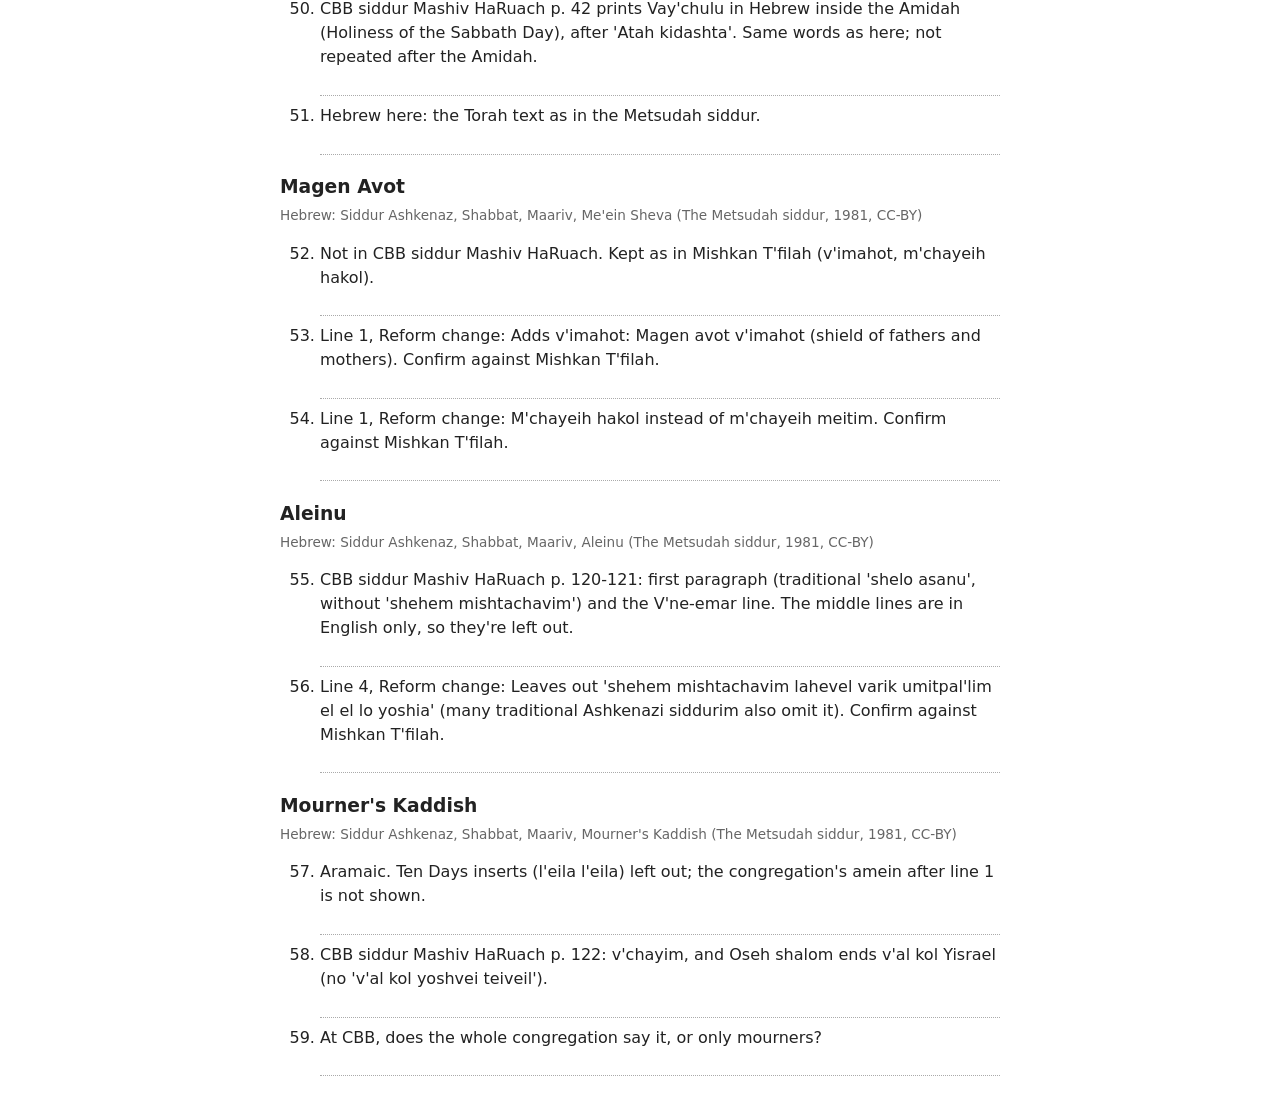
==== commit bceaa48e: "v25: all built prayers checked against CBB Hebrew; Vay'chulu correction Co-Authored-By: Claude Opus " ====
--- a/questions.html
+++ b/questions.html
@@ -5,5 +5,5 @@
 .src{color:#666;font-size:.85em;margin:0} li{margin:.5em 0} .ans{border-bottom:1px dotted #aaa;height:1.6em}
 @media print{.ans{height:2.2em}}</style></head><body>
 <h1>Kavanah: questions for the rabbi</h1>
-<p>Open questions about wording and practice, compared with Mishkan T'filah. Generated from the app data (51 questions). Space under each for notes.</p>
-<h2>Blessings</h2><h3>HaMotzi</h3><p class="src">Hebrew: Siddur Ashkenaz, Berachot, Birkat Hanehenin, Eating, Barachot Rishonot (Daat Siddur Ashkenaz, Public Domain)</p><ol start="1"><li>No Sefaria English found for this text.<div class=ans></div></li></ol><h3>Shabbat candles</h3><p class="src">Hebrew: Siddur Sefard, Shabbat Candle Lighting (Torat Emet 357, Public Domain)</p><ol start="2"><li>Mishkan T&#x27;filah wording: confirm &#x27;l&#x27;hadlik ner shel Shabbat&#x27; matches your siddur.<div class=ans></div></li></ol><h3>Shehecheyanu</h3><p class="src">Hebrew: Siddur Sefard, Blessings, Shehecheyanu (Torat Emet 357, Public Domain)</p><ol start="3"><li>No Sefaria English found for this text.<div class=ans></div></li></ol><h3>Torah blessing (before)</h3><p class="src">Hebrew: Siddur Sefard, Shabbat Morning Services, Blessings on Torah Reading (Torat Emet 357, Public Domain)</p><ol start="4"><li>Mishkan T&#x27;filah: &#x27;mikol ha-amim&#x27; or &#x27;im kol ha-amim&#x27;? (line 3)<div class=ans></div></li></ol><h3>Kiddush (Shabbat evening)</h3><p class="src">Hebrew: Siddur Ashkenaz, Shabbat, Shabbat Evening, Kiddush (The Metsudah siddur, 1981, CC-BY)</p><ol start="5"><li>Not in CBB siddur Mashiv HaRuach (no Kiddush section). Wording as in Mishkan T&#x27;filah / traditional; check against your home practice.<div class=ans></div></li><li>Mishkan T&#x27;filah wording of &#x27;ki vanu vacharta v&#x27;otanu kidashta mikol ha-amim&#x27;?<div class=ans></div></li></ol><h2>Shabbat evening: Kabbalat Shabbat</h2><h3>L&#x27;cha Dodi (1)</h3><p class="src">Hebrew: Siddur Ashkenaz, Shabbat, Kabbalat Shabbat, Lekha Dodi (The Metsudah siddur, 1981, CC-BY)</p><ol start="7"><li>CBB siddur Mashiv HaRuach p. 14: refrain and stanzas 1, 2, 5 and 9 only. Hebrew and English here: Metsudah siddur.<div class=ans></div></li><li>The refrain is sung after every stanza.<div class=ans></div></li></ol><h3>L&#x27;cha Dodi (2)</h3><p class="src">Hebrew: Siddur Ashkenaz, Shabbat, Kabbalat Shabbat, Lekha Dodi (The Metsudah siddur, 1981, CC-BY)</p><ol start="9"><li>CBB siddur Mashiv HaRuach p. 14: stanzas 5 and 9; everyone rises and turns to greet the Shabbat bride before stanza 9.<div class=ans></div></li><li>Last line English still says &#x27;Sabbath Queen&#x27; (Metsudah); CBB&#x27;s Hebrew ends &#x27;bo&#x27;i chalah&#x27; twice.<div class=ans></div></li></ol><h3>Mizmor Shir (1)</h3><p class="src">Hebrew: Siddur Ashkenaz, Shabbat, Kabbalat Shabbat, Psalm 92 (The Metsudah siddur, 1981, CC-BY)</p><ol start="11"><li>CBB siddur Mashiv HaRuach p. 16: verses 1-6, then 13-16. Hebrew and English: Metsudah siddur.<div class=ans></div></li></ol><h3>Mizmor Shir (2)</h3><p class="src">Hebrew: Siddur Ashkenaz, Shabbat, Kabbalat Shabbat, Psalm 92 (The Metsudah siddur, 1981, CC-BY)</p><ol start="12"><li>CBB siddur Mashiv HaRuach p. 16: verses 13-16 (Tzadik katamar).<div class=ans></div></li><li>Line 1 starts a new block in CBB&#x27;s siddur.<div class=ans></div></li></ol><h3>Adonai Malach (Psalm 93)</h3><p class="src">Hebrew: Siddur Ashkenaz, Shabbat, Kabbalat Shabbat, Psalm 93 (The Metsudah siddur, 1981, CC-BY)</p><ol start="14"><li>Not in CBB siddur Mashiv HaRuach (Friday night has Psalms 29, 92, 95-99). Kept from the traditional Kabbalat Shabbat.<div class=ans></div></li></ol><h2>Shabbat evening: the Sh&#x27;ma and its blessings</h2><h3>Ma&#x27;ariv Aravim</h3><p class="src">Hebrew: Siddur Ashkenaz, Shabbat, Maariv, Blessings of the Shema, First Blessing before Shema (The Metsudah siddur, 1981, CC-BY)</p><ol start="15"><li>Evening text, Metsudah siddur. Confirm Mishkan T&#x27;filah wording.<div class=ans></div></li></ol><h3>Ahavat Olam</h3><p class="src">Hebrew: Siddur Ashkenaz, Shabbat, Maariv, Blessings of the Shema, Second Blessing before Shema (The Metsudah siddur, 1981, CC-BY)</p><ol start="16"><li>Evening (Ma&#x27;ariv) text, Metsudah siddur. Confirm Mishkan T&#x27;filah wording, esp. &#x27;v&#x27;ahavat&#x27;cha al tasir mimenu l&#x27;olamim&#x27;.<div class=ans></div></li><li>Line 1 English joins two Metsudah sentences.<div class=ans></div></li></ol><h3>Sh&#x27;ma</h3><p class="src">Hebrew: Deuteronomy 6:4-9 (Miqra according to the Masorah, CC-BY-SA)</p><ol start="18"><li>Hebrew line 1: Deuteronomy 6:4 (Miqra according to the Masorah, CC-BY-SA). Line 2 from the Metsudah siddur.<div class=ans></div></li><li>Baruch shem: does CBB say it aloud or quietly? (Mishkan T&#x27;filah prints it in smaller type.)<div class=ans></div></li></ol><h3>V&#x27;ahavta</h3><p class="src">Hebrew: Deuteronomy 6:4-9 (Miqra according to the Masorah, CC-BY-SA)</p><ol start="20"><li>Mishkan T&#x27;filah goes from Deut 6:9 straight to &#x27;L&#x27;ma&#x27;an tizk&#x27;ru&#x27; (Num 15:40-41), skipping Deut 11:13-21 and Num 15:37-39. Confirm, then mark as a Reform change.<div class=ans></div></li><li>Hebrew is the Torah text: kamatz katan printed as its own sign in b&#x27;chol (it reads &#x27;o&#x27;). English: Contemporary Torah (CC-BY-NC).<div class=ans></div></li></ol><h3>Mi Chamocha</h3><p class="src">Hebrew: Siddur Ashkenaz, Shabbat, Maariv, Blessings of the Shema, First Blessing after Shema (segs 1-2) (The Metsudah siddur, 1981, CC-BY)</p><ol start="22"><li>Starts at &#x27;Mi chamocha&#x27;; the Emet ve-emunah lines before it are not included yet (Mishkan T&#x27;filah shortens them).<div class=ans></div></li><li>Confirm Mishkan T&#x27;filah has &#x27;V&#x27;ne-emar: ki fadah...&#x27; before the closing blessing.<div class=ans></div></li></ol><h3>Hashkiveinu</h3><p class="src">Hebrew: Siddur Ashkenaz, Shabbat, Maariv, Blessings of the Shema, Second Blessing after Shema (The Metsudah siddur, 1981, CC-BY)</p><ol start="24"><li>CBB siddur Mashiv HaRuach p. 32: Shabbat form, no second &#x27;Uf&#x27;ros aleinu&#x27;; ends &#x27;aleinu v&#x27;al Y&#x27;rushalayim&#x27;.<div class=ans></div></li><li>Line 1 English: Metsudah has no period after &#x27;to life&#x27;.<div class=ans></div></li></ol><h3>V&#x27;shamru</h3><p class="src">Hebrew: Exodus 31:16-17 (Miqra according to the Masorah, CC-BY-SA)</p><ol start="26"><li>Torah text (Exodus 31:16-17). English: Contemporary Torah (CC-BY-NC).<div class=ans></div></li></ol><h2>Shabbat evening: the Amidah</h2><h3>Avot v&#x27;Imahot</h3><p class="src">Hebrew: Siddur Ashkenaz, Shabbat, Maariv, Amidah, Patriarchs (The Metsudah siddur, 1981, CC-BY)</p><ol start="27"><li>CBB siddur Mashiv HaRuach p. 38 matches these lines (imahot, g&#x27;ulah, v&#x27;ezrat Sarah).<div class=ans></div></li><li>Hebrew base: Metsudah siddur (traditional). Reform wording added from Mishkan T&#x27;filah as I know it; please check each marked line, and the vowels of v&#x27;imoteinu and v&#x27;imahot (no Sefaria source for those two words).<div class=ans></div></li><li>English is the traditional Metsudah translation, so it doesn&#x27;t mention the matriarchs. Add your own if you like.<div class=ans></div></li><li>The Ten Days of Repentance insert (Zochreinu) is left out.<div class=ans></div></li><li>Line 2, Reform change: Adds v&#x27;imoteinu (and our mothers). Confirm against Mishkan T&#x27;filah.<div class=ans></div></li><li>Line 3, Reform change: Adds Elohei Sarah, Elohei Rivkah, Elohei Rachel v&#x27;Elohei Leah. Confirm against Mishkan T&#x27;filah.<div class=ans></div></li><li>Line 5, Reform change: Adds v&#x27;imahot (and mothers). Confirm against Mishkan T&#x27;filah.<div class=ans></div></li><li>Line 5, Reform change: G&#x27;ulah (redemption) instead of go&#x27;el (a redeemer). Confirm against Mishkan T&#x27;filah.<div class=ans></div></li><li>Line 7, Reform change: Adds v&#x27;ezrat Sarah (and Sarah&#x27;s help). Confirm against Mishkan T&#x27;filah.<div class=ans></div></li></ol><h3>G&#x27;vurot</h3><p class="src">Hebrew: Siddur Ashkenaz, Shabbat, Maariv, Amidah, Divine Might (The Metsudah siddur, 1981, CC-BY)</p><ol start="36"><li>CBB siddur Mashiv HaRuach p. 40 says m&#x27;chayei meitim (the traditional wording), so the app follows it. Mishkan T&#x27;filah offers m&#x27;chayeih hakol.<div class=ans></div></li><li>Mashiv haruach umorid hagashem (line 2) is said only between Sukkot and Pesach; CBB has no summer morid hatal.<div class=ans></div></li></ol><h3>K&#x27;dushat HaShem</h3><p class="src">Hebrew: Siddur Ashkenaz, Shabbat, Maariv, Amidah, Holines of God&#x27;s Name (The Metsudah siddur, 1981, CC-BY)</p><ol start="38"><li>Evening form (no K&#x27;dushah). Ten Days ending (hamelech hakadosh) left out.<div class=ans></div></li></ol><h3>K&#x27;dushat HaYom</h3><p class="src">Hebrew: Siddur Ashkenaz, Shabbat, Maariv, Amidah, Sanctity of the Day (The Metsudah siddur, 1981, CC-BY)</p><ol start="39"><li>CBB siddur Mashiv HaRuach p. 43: same lines, opening &#x27;Eloheinu v&#x27;Elohei avoteinu&#x27; without v&#x27;imoteinu, so the app follows it.<div class=ans></div></li></ol><h3>Shalom Rav</h3><p class="src">Hebrew: Siddur Ashkenaz, Shabbat, Maariv, Amidah, Peace (The Metsudah siddur, 1981, CC-BY)</p><ol start="40"><li>CBB siddur Mashiv HaRuach p. 48 matches (no &#x27;v&#x27;al kol yoshvei teiveil&#x27;).<div class=ans></div></li><li>Ten Days insert (B&#x27;sefer chayim) left out. Ending: ham&#x27;vareich et amo Yisrael bashalom.<div class=ans></div></li></ol><h2>Shabbat evening: after the Amidah</h2><h3>Vay&#x27;chulu</h3><p class="src">Hebrew: Siddur Ashkenaz, Shabbat, Maariv, Vay&#x27;chulu (The Metsudah siddur, 1981, CC-BY)</p><ol start="42"><li>CBB siddur Mashiv HaRuach prints Genesis 2:1-3 in English only (p. 42). Hebrew here is the Torah text as in the Metsudah siddur.<div class=ans></div></li><li>Does CBB chant it in Hebrew anyway?<div class=ans></div></li></ol><h3>Magen Avot</h3><p class="src">Hebrew: Siddur Ashkenaz, Shabbat, Maariv, Me&#x27;ein Sheva (The Metsudah siddur, 1981, CC-BY)</p><ol start="44"><li>Not in CBB siddur Mashiv HaRuach. Kept as in Mishkan T&#x27;filah (v&#x27;imahot, m&#x27;chayeih hakol).<div class=ans></div></li><li>Line 1, Reform change: Adds v&#x27;imahot: Magen avot v&#x27;imahot (shield of fathers and mothers). Confirm against Mishkan T&#x27;filah.<div class=ans></div></li><li>Line 1, Reform change: M&#x27;chayeih hakol instead of m&#x27;chayeih meitim. Confirm against Mishkan T&#x27;filah.<div class=ans></div></li></ol><h3>Aleinu</h3><p class="src">Hebrew: Siddur Ashkenaz, Shabbat, Maariv, Aleinu (The Metsudah siddur, 1981, CC-BY)</p><ol start="47"><li>CBB siddur Mashiv HaRuach p. 120-121: first paragraph (traditional &#x27;shelo asanu&#x27;, without &#x27;shehem mishtachavim&#x27;) and the V&#x27;ne-emar line. The middle lines are in English only, so they&#x27;re left out.<div class=ans></div></li><li>Line 4, Reform change: Leaves out &#x27;shehem mishtachavim lahevel varik umitpal&#x27;lim el el lo yoshia&#x27; (many traditional Ashkenazi siddurim also omit it). Confirm against Mishkan T&#x27;filah.<div class=ans></div></li></ol><h3>Mourner&#x27;s Kaddish</h3><p class="src">Hebrew: Siddur Ashkenaz, Shabbat, Maariv, Mourner&#x27;s Kaddish (The Metsudah siddur, 1981, CC-BY)</p><ol start="49"><li>Aramaic. Ten Days inserts (l&#x27;eila l&#x27;eila) left out; the congregation&#x27;s amein after line 1 is not shown.<div class=ans></div></li><li>CBB siddur Mashiv HaRuach p. 122: v&#x27;chayim, and Oseh shalom ends v&#x27;al kol Yisrael (no &#x27;v&#x27;al kol yoshvei teiveil&#x27;).<div class=ans></div></li><li>At CBB, does the whole congregation say it, or only mourners?<div class=ans></div></li></ol></body></html>+<p>Open questions about wording and practice, compared with Mishkan T'filah. Generated from the app data (59 questions). Space under each for notes.</p>
+<h2>Blessings</h2><h3>HaMotzi</h3><p class="src">Hebrew: Siddur Ashkenaz, Berachot, Birkat Hanehenin, Eating, Barachot Rishonot (Daat Siddur Ashkenaz, Public Domain)</p><ol start="1"><li>No Sefaria English found for this text.<div class=ans></div></li></ol><h3>Shabbat candles</h3><p class="src">Hebrew: Siddur Sefard, Shabbat Candle Lighting (Torat Emet 357, Public Domain)</p><ol start="2"><li>CBB siddur Mashiv HaRuach p. 8: same Hebrew words (checked 11/07 from the page image; vowels not compared letter by letter).<div class=ans></div></li></ol><h3>Shehecheyanu</h3><p class="src">Hebrew: Siddur Sefard, Blessings, Shehecheyanu (Torat Emet 357, Public Domain)</p><ol start="3"><li>No Sefaria English found for this text.<div class=ans></div></li></ol><h3>Barchu</h3><p class="src">Hebrew: Siddur Ashkenaz, Shabbat, Maariv, Barchu (The Metsudah siddur, 1981, CC-BY)</p><ol start="4"><li>CBB siddur Mashiv HaRuach p. 20: same Hebrew words (checked 11/07 from the page image; vowels not compared letter by letter).<div class=ans></div></li></ol><h3>Torah blessing (before)</h3><p class="src">Hebrew: Siddur Sefard, Shabbat Morning Services, Blessings on Torah Reading (Torat Emet 357, Public Domain)</p><ol start="5"><li>CBB siddur Mashiv HaRuach p. 110: same Hebrew words (checked 11/07 from the page image; vowels not compared letter by letter).<div class=ans></div></li><li>CBB siddur Mashiv HaRuach p. 110 says mikol ha-amim.<div class=ans></div></li></ol><h3>Torah blessing (after)</h3><p class="src">Hebrew: Siddur Sefard, Shabbat Morning Services, Blessings on Torah Reading (Torat Emet 357, Public Domain)</p><ol start="7"><li>CBB siddur Mashiv HaRuach p. 110: same Hebrew words (checked 11/07 from the page image; vowels not compared letter by letter).<div class=ans></div></li></ol><h3>Kiddush (Shabbat evening)</h3><p class="src">Hebrew: Siddur Ashkenaz, Shabbat, Shabbat Evening, Kiddush (The Metsudah siddur, 1981, CC-BY)</p><ol start="8"><li>Not in CBB siddur Mashiv HaRuach (no Kiddush section; Vay&#x27;chulu is in its Amidah, p. 42). Wording as in Mishkan T&#x27;filah / traditional; check against your home practice.<div class=ans></div></li><li>Mishkan T&#x27;filah wording of &#x27;ki vanu vacharta v&#x27;otanu kidashta mikol ha-amim&#x27;?<div class=ans></div></li></ol><h3>Haftarah blessing (before)</h3><p class="src">Hebrew: Siddur Sefard, Shabbat Morning Services, Haftarah Blessings (Torat Emet 357, Public Domain)</p><ol start="10"><li>CBB siddur Mashiv HaRuach p. 114: same Hebrew words (checked 11/07 from the page image; vowels not compared letter by letter).<div class=ans></div></li></ol><h2>Shabbat evening: Kabbalat Shabbat</h2><h3>L&#x27;cha Dodi (1)</h3><p class="src">Hebrew: Siddur Ashkenaz, Shabbat, Kabbalat Shabbat, Lekha Dodi (The Metsudah siddur, 1981, CC-BY)</p><ol start="11"><li>CBB siddur Mashiv HaRuach p. 14: refrain and stanzas 1, 2, 5 and 9 only. Hebrew and English here: Metsudah siddur.<div class=ans></div></li><li>The refrain is sung after every stanza.<div class=ans></div></li></ol><h3>L&#x27;cha Dodi (2)</h3><p class="src">Hebrew: Siddur Ashkenaz, Shabbat, Kabbalat Shabbat, Lekha Dodi (The Metsudah siddur, 1981, CC-BY)</p><ol start="13"><li>CBB siddur Mashiv HaRuach p. 14: stanzas 5 and 9; everyone rises and turns to greet the Shabbat bride before stanza 9.<div class=ans></div></li><li>Last line English still says &#x27;Sabbath Queen&#x27; (Metsudah); CBB&#x27;s Hebrew ends &#x27;bo&#x27;i chalah&#x27; twice.<div class=ans></div></li></ol><h3>Mizmor Shir (1)</h3><p class="src">Hebrew: Siddur Ashkenaz, Shabbat, Kabbalat Shabbat, Psalm 92 (The Metsudah siddur, 1981, CC-BY)</p><ol start="15"><li>CBB siddur Mashiv HaRuach p. 16: verses 1-6, then 13-16. Hebrew and English: Metsudah siddur.<div class=ans></div></li></ol><h3>Mizmor Shir (2)</h3><p class="src">Hebrew: Siddur Ashkenaz, Shabbat, Kabbalat Shabbat, Psalm 92 (The Metsudah siddur, 1981, CC-BY)</p><ol start="16"><li>CBB siddur Mashiv HaRuach p. 16: verses 13-16 (Tzadik katamar).<div class=ans></div></li><li>Line 1 starts a new block in CBB&#x27;s siddur.<div class=ans></div></li></ol><h3>Adonai Malach (Psalm 93)</h3><p class="src">Hebrew: Siddur Ashkenaz, Shabbat, Kabbalat Shabbat, Psalm 93 (The Metsudah siddur, 1981, CC-BY)</p><ol start="18"><li>Not in CBB siddur Mashiv HaRuach (Friday night has Psalms 29, 92, 95-99). Kept from the traditional Kabbalat Shabbat.<div class=ans></div></li></ol><h2>Shabbat evening: the Sh&#x27;ma and its blessings</h2><h3>Ma&#x27;ariv Aravim</h3><p class="src">Hebrew: Siddur Ashkenaz, Shabbat, Maariv, Blessings of the Shema, First Blessing before Shema (The Metsudah siddur, 1981, CC-BY)</p><ol start="19"><li>CBB siddur Mashiv HaRuach p. 22: same Hebrew words (checked 11/07 from the page image; vowels not compared letter by letter).<div class=ans></div></li></ol><h3>Ahavat Olam</h3><p class="src">Hebrew: Siddur Ashkenaz, Shabbat, Maariv, Blessings of the Shema, Second Blessing before Shema (The Metsudah siddur, 1981, CC-BY)</p><ol start="20"><li>CBB siddur Mashiv HaRuach p. 24: same Hebrew words (checked 11/07 from the page image; vowels not compared letter by letter).<div class=ans></div></li><li>Line 1 English joins two Metsudah sentences.<div class=ans></div></li></ol><h3>Sh&#x27;ma</h3><p class="src">Hebrew: Deuteronomy 6:4-9 (Miqra according to the Masorah, CC-BY-SA)</p><ol start="22"><li>CBB siddur Mashiv HaRuach p. 26: same Hebrew words (checked 11/07 from the page image; vowels not compared letter by letter).<div class=ans></div></li><li>Hebrew line 1: Deuteronomy 6:4 (Miqra according to the Masorah, CC-BY-SA). Line 2 from the Metsudah siddur.<div class=ans></div></li><li>CBB siddur Mashiv HaRuach p. 26: Baruch shem is said in a whisper.<div class=ans></div></li></ol><h3>V&#x27;ahavta</h3><p class="src">Hebrew: Deuteronomy 6:4-9 (Miqra according to the Masorah, CC-BY-SA)</p><ol start="25"><li>CBB siddur Mashiv HaRuach p. 28: same Hebrew words (checked 11/07 from the page image; vowels not compared letter by letter).<div class=ans></div></li><li>Hebrew is the Torah text: kamatz katan printed as its own sign in b&#x27;chol (it reads &#x27;o&#x27;). English: Contemporary Torah (CC-BY-NC).<div class=ans></div></li><li>CBB siddur Mashiv HaRuach p. 28 matches the Mishkan T&#x27;filah selection: Deut 6:5-9, then Num 15:40-41.<div class=ans></div></li></ol><h3>Mi Chamocha</h3><p class="src">Hebrew: Siddur Ashkenaz, Shabbat, Maariv, Blessings of the Shema, First Blessing after Shema (segs 1-2) (The Metsudah siddur, 1981, CC-BY)</p><ol start="28"><li>CBB siddur Mashiv HaRuach p. 30: same Hebrew words (checked 11/07 from the page image; vowels not compared letter by letter).<div class=ans></div></li></ol><h3>Hashkiveinu</h3><p class="src">Hebrew: Siddur Ashkenaz, Shabbat, Maariv, Blessings of the Shema, Second Blessing after Shema (The Metsudah siddur, 1981, CC-BY)</p><ol start="29"><li>CBB siddur Mashiv HaRuach p. 32: Shabbat form, no second &#x27;Uf&#x27;ros aleinu&#x27;; ends &#x27;aleinu v&#x27;al Y&#x27;rushalayim&#x27;.<div class=ans></div></li><li>Line 1 English: Metsudah has no period after &#x27;to life&#x27;.<div class=ans></div></li></ol><h3>V&#x27;shamru</h3><p class="src">Hebrew: Exodus 31:16-17 (Miqra according to the Masorah, CC-BY-SA)</p><ol start="31"><li>Torah text (Exodus 31:16-17). English: Contemporary Torah (CC-BY-NC).<div class=ans></div></li></ol><h2>Shabbat evening: the Amidah</h2><h3>Avot v&#x27;Imahot</h3><p class="src">Hebrew: Siddur Ashkenaz, Shabbat, Maariv, Amidah, Patriarchs (The Metsudah siddur, 1981, CC-BY)</p><ol start="32"><li>CBB siddur Mashiv HaRuach p. 36: Adonai s&#x27;fatai (line 1) matches.<div class=ans></div></li><li>CBB siddur Mashiv HaRuach p. 38 matches these lines (imahot, g&#x27;ulah, v&#x27;ezrat Sarah).<div class=ans></div></li><li>Hebrew base: Metsudah siddur (traditional). Reform wording added from Mishkan T&#x27;filah as I know it; please check each marked line, and the vowels of v&#x27;imoteinu and v&#x27;imahot (no Sefaria source for those two words).<div class=ans></div></li><li>English is the traditional Metsudah translation, so it doesn&#x27;t mention the matriarchs. Add your own if you like.<div class=ans></div></li><li>The Ten Days of Repentance insert (Zochreinu) is left out.<div class=ans></div></li><li>Line 2, Reform change: Adds v&#x27;imoteinu (and our mothers). Confirm against Mishkan T&#x27;filah.<div class=ans></div></li><li>Line 3, Reform change: Adds Elohei Sarah, Elohei Rivkah, Elohei Rachel v&#x27;Elohei Leah. Confirm against Mishkan T&#x27;filah.<div class=ans></div></li><li>Line 5, Reform change: Adds v&#x27;imahot (and mothers). Confirm against Mishkan T&#x27;filah.<div class=ans></div></li><li>Line 5, Reform change: G&#x27;ulah (redemption) instead of go&#x27;el (a redeemer). Confirm against Mishkan T&#x27;filah.<div class=ans></div></li><li>Line 7, Reform change: Adds v&#x27;ezrat Sarah (and Sarah&#x27;s help). Confirm against Mishkan T&#x27;filah.<div class=ans></div></li></ol><h3>G&#x27;vurot</h3><p class="src">Hebrew: Siddur Ashkenaz, Shabbat, Maariv, Amidah, Divine Might (The Metsudah siddur, 1981, CC-BY)</p><ol start="42"><li>CBB siddur Mashiv HaRuach p. 40 says m&#x27;chayei meitim (the traditional wording), so the app follows it. Mishkan T&#x27;filah offers m&#x27;chayeih hakol.<div class=ans></div></li><li>Mashiv haruach umorid hagashem (line 2) is said only between Sukkot and Pesach; CBB has no summer morid hatal.<div class=ans></div></li></ol><h3>K&#x27;dushat HaShem</h3><p class="src">Hebrew: Siddur Ashkenaz, Shabbat, Maariv, Amidah, Holines of God&#x27;s Name (The Metsudah siddur, 1981, CC-BY)</p><ol start="44"><li>CBB siddur Mashiv HaRuach p. 42: same Hebrew words (checked 11/07 from the page image; vowels not compared letter by letter).<div class=ans></div></li><li>Evening form (no K&#x27;dushah). Ten Days ending (hamelech hakadosh) left out.<div class=ans></div></li></ol><h3>K&#x27;dushat HaYom</h3><p class="src">Hebrew: Siddur Ashkenaz, Shabbat, Maariv, Amidah, Sanctity of the Day (The Metsudah siddur, 1981, CC-BY)</p><ol start="46"><li>CBB siddur Mashiv HaRuach p. 43: same lines, opening &#x27;Eloheinu v&#x27;Elohei avoteinu&#x27; without v&#x27;imoteinu, so the app follows it.<div class=ans></div></li><li>CBB siddur Mashiv HaRuach p. 42: Atah kidashta and Vay&#x27;chulu come first, then these lines. Atah kidashta isn&#x27;t in the app yet.<div class=ans></div></li></ol><h3>Shalom Rav</h3><p class="src">Hebrew: Siddur Ashkenaz, Shabbat, Maariv, Amidah, Peace (The Metsudah siddur, 1981, CC-BY)</p><ol start="48"><li>CBB siddur Mashiv HaRuach p. 48: same Hebrew words (checked 11/07 from the page image; vowels not compared letter by letter).<div class=ans></div></li><li>Ten Days insert (B&#x27;sefer chayim) left out. Ending: ham&#x27;vareich et amo Yisrael bashalom.<div class=ans></div></li></ol><h2>Shabbat evening: after the Amidah</h2><h3>Vay&#x27;chulu</h3><p class="src">Hebrew: Siddur Ashkenaz, Shabbat, Maariv, Vay&#x27;chulu (The Metsudah siddur, 1981, CC-BY)</p><ol start="50"><li>CBB siddur Mashiv HaRuach p. 42 prints Vay&#x27;chulu in Hebrew inside the Amidah (Holiness of the Sabbath Day), after &#x27;Atah kidashta&#x27;. Same words as here; not repeated after the Amidah.<div class=ans></div></li><li>Hebrew here: the Torah text as in the Metsudah siddur.<div class=ans></div></li></ol><h3>Magen Avot</h3><p class="src">Hebrew: Siddur Ashkenaz, Shabbat, Maariv, Me&#x27;ein Sheva (The Metsudah siddur, 1981, CC-BY)</p><ol start="52"><li>Not in CBB siddur Mashiv HaRuach. Kept as in Mishkan T&#x27;filah (v&#x27;imahot, m&#x27;chayeih hakol).<div class=ans></div></li><li>Line 1, Reform change: Adds v&#x27;imahot: Magen avot v&#x27;imahot (shield of fathers and mothers). Confirm against Mishkan T&#x27;filah.<div class=ans></div></li><li>Line 1, Reform change: M&#x27;chayeih hakol instead of m&#x27;chayeih meitim. Confirm against Mishkan T&#x27;filah.<div class=ans></div></li></ol><h3>Aleinu</h3><p class="src">Hebrew: Siddur Ashkenaz, Shabbat, Maariv, Aleinu (The Metsudah siddur, 1981, CC-BY)</p><ol start="55"><li>CBB siddur Mashiv HaRuach p. 120-121: first paragraph (traditional &#x27;shelo asanu&#x27;, without &#x27;shehem mishtachavim&#x27;) and the V&#x27;ne-emar line. The middle lines are in English only, so they&#x27;re left out.<div class=ans></div></li><li>Line 4, Reform change: Leaves out &#x27;shehem mishtachavim lahevel varik umitpal&#x27;lim el el lo yoshia&#x27; (many traditional Ashkenazi siddurim also omit it). Confirm against Mishkan T&#x27;filah.<div class=ans></div></li></ol><h3>Mourner&#x27;s Kaddish</h3><p class="src">Hebrew: Siddur Ashkenaz, Shabbat, Maariv, Mourner&#x27;s Kaddish (The Metsudah siddur, 1981, CC-BY)</p><ol start="57"><li>Aramaic. Ten Days inserts (l&#x27;eila l&#x27;eila) left out; the congregation&#x27;s amein after line 1 is not shown.<div class=ans></div></li><li>CBB siddur Mashiv HaRuach p. 122: v&#x27;chayim, and Oseh shalom ends v&#x27;al kol Yisrael (no &#x27;v&#x27;al kol yoshvei teiveil&#x27;).<div class=ans></div></li><li>At CBB, does the whole congregation say it, or only mourners?<div class=ans></div></li></ol></body></html>
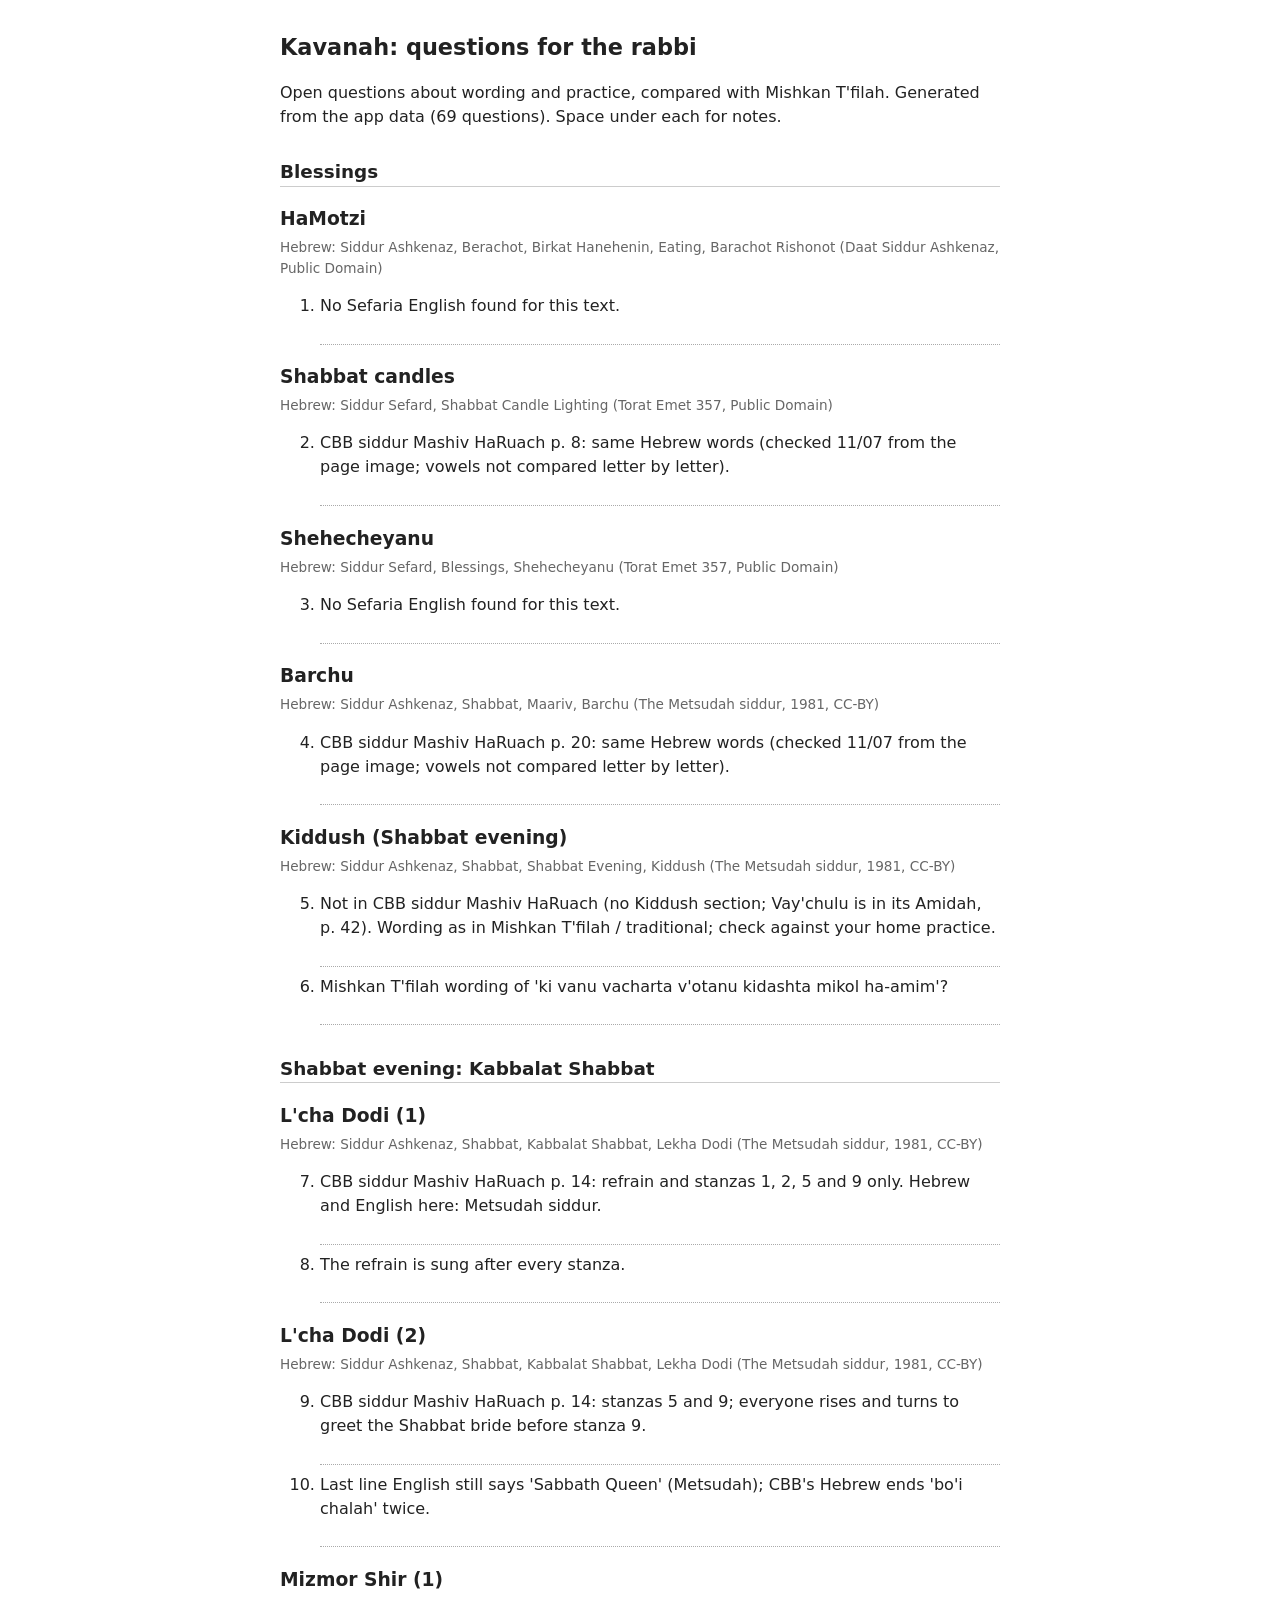
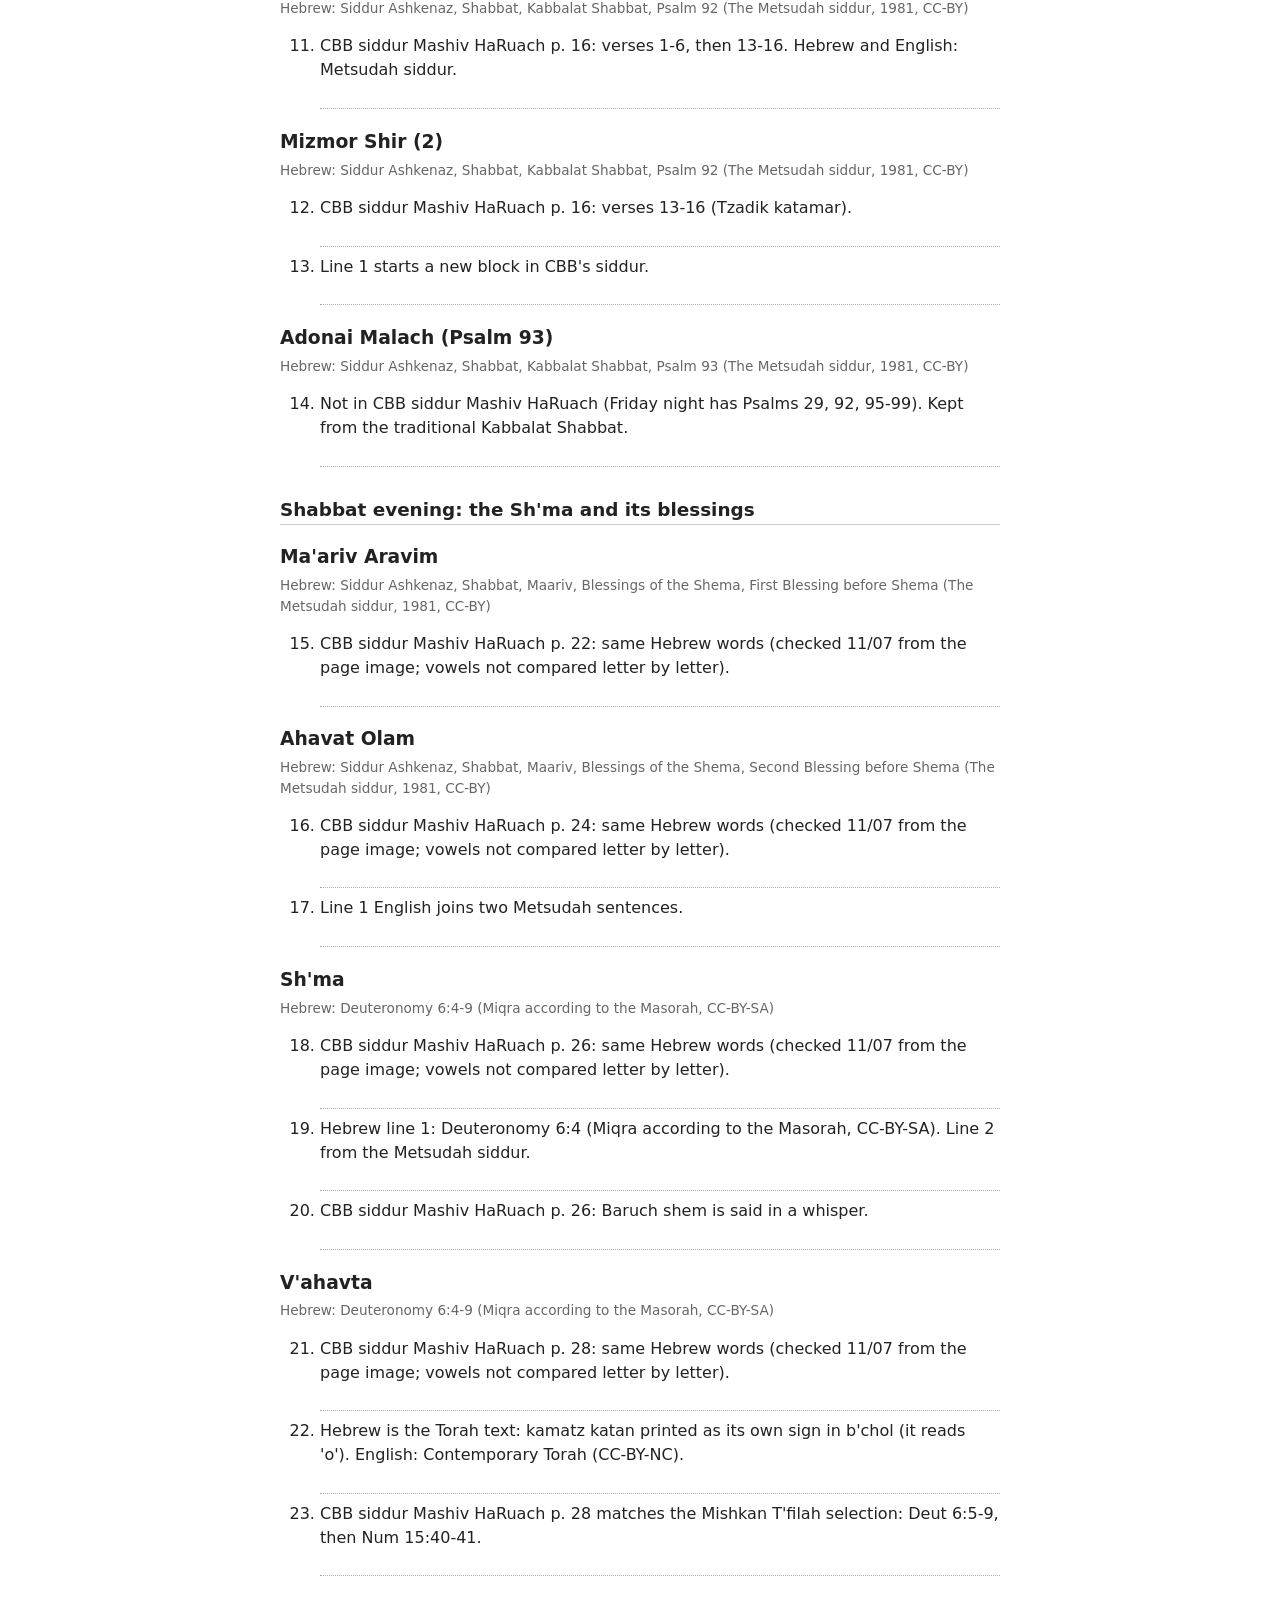
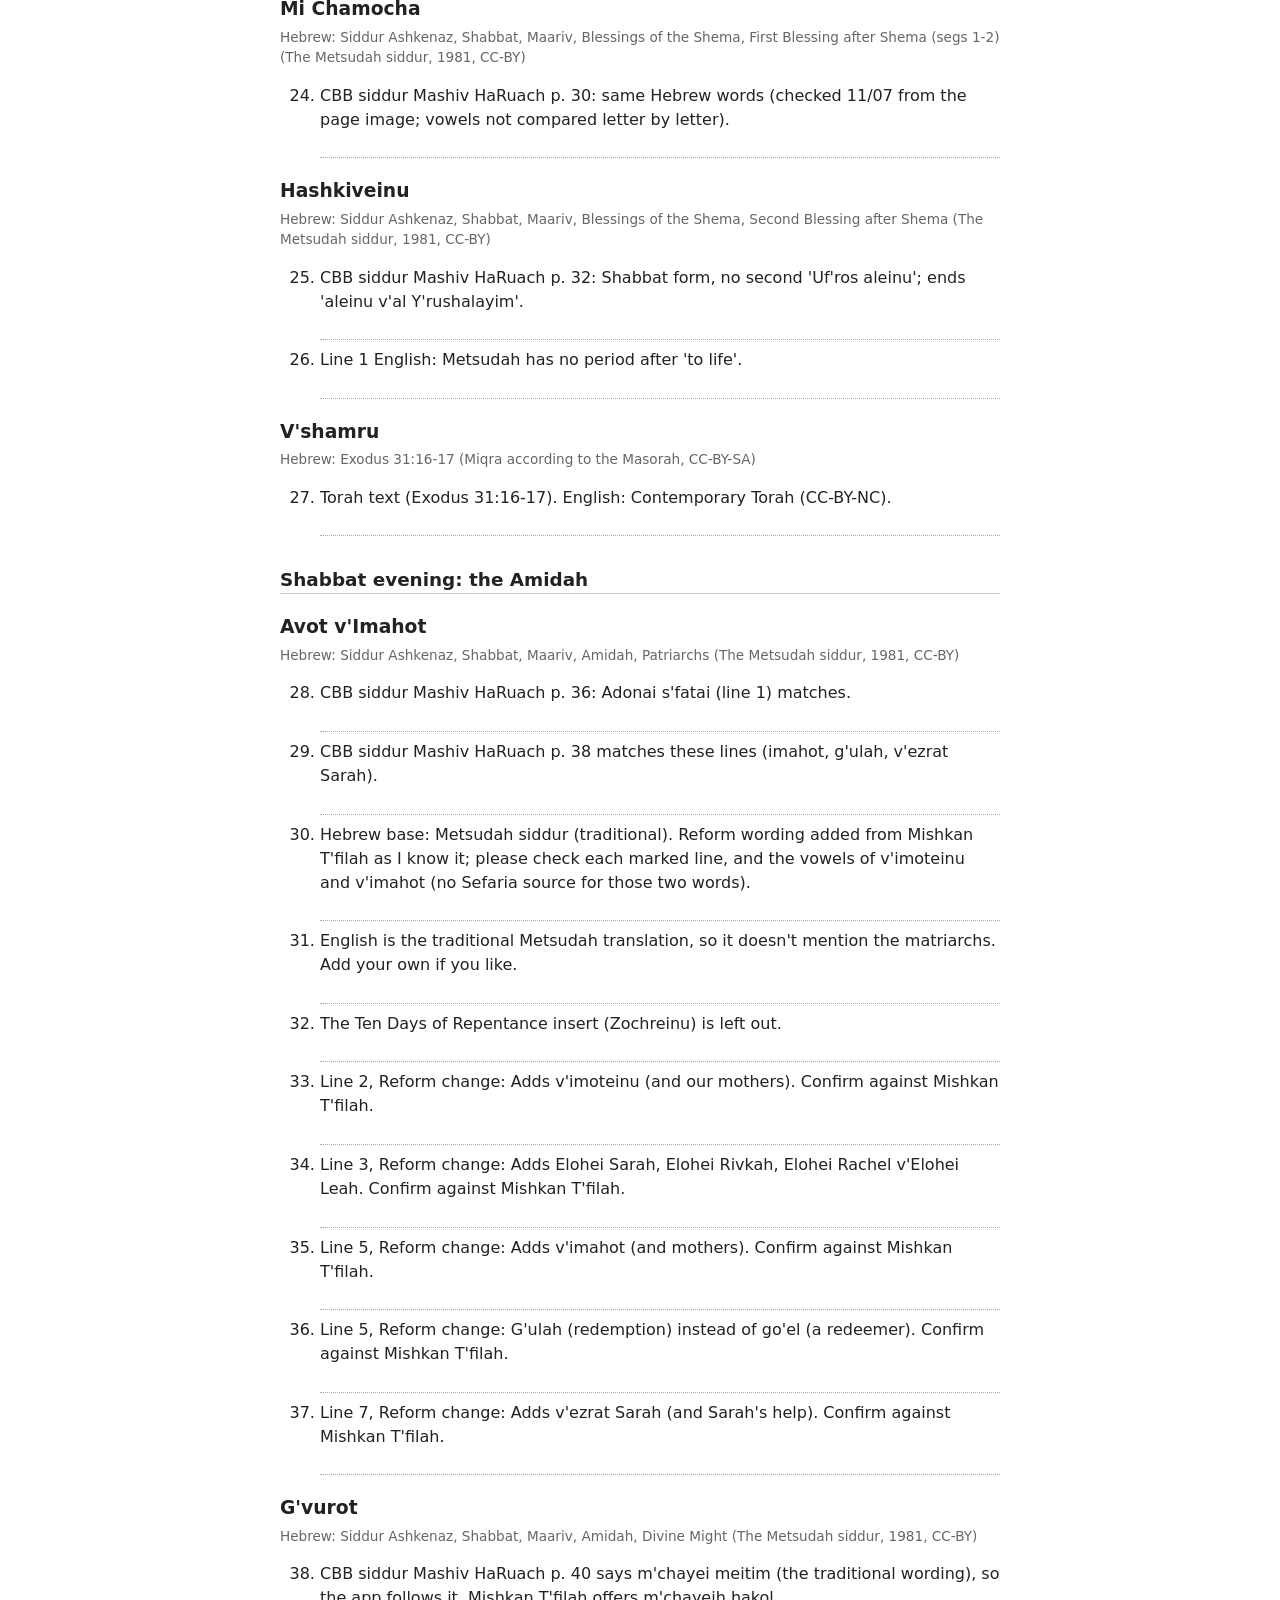
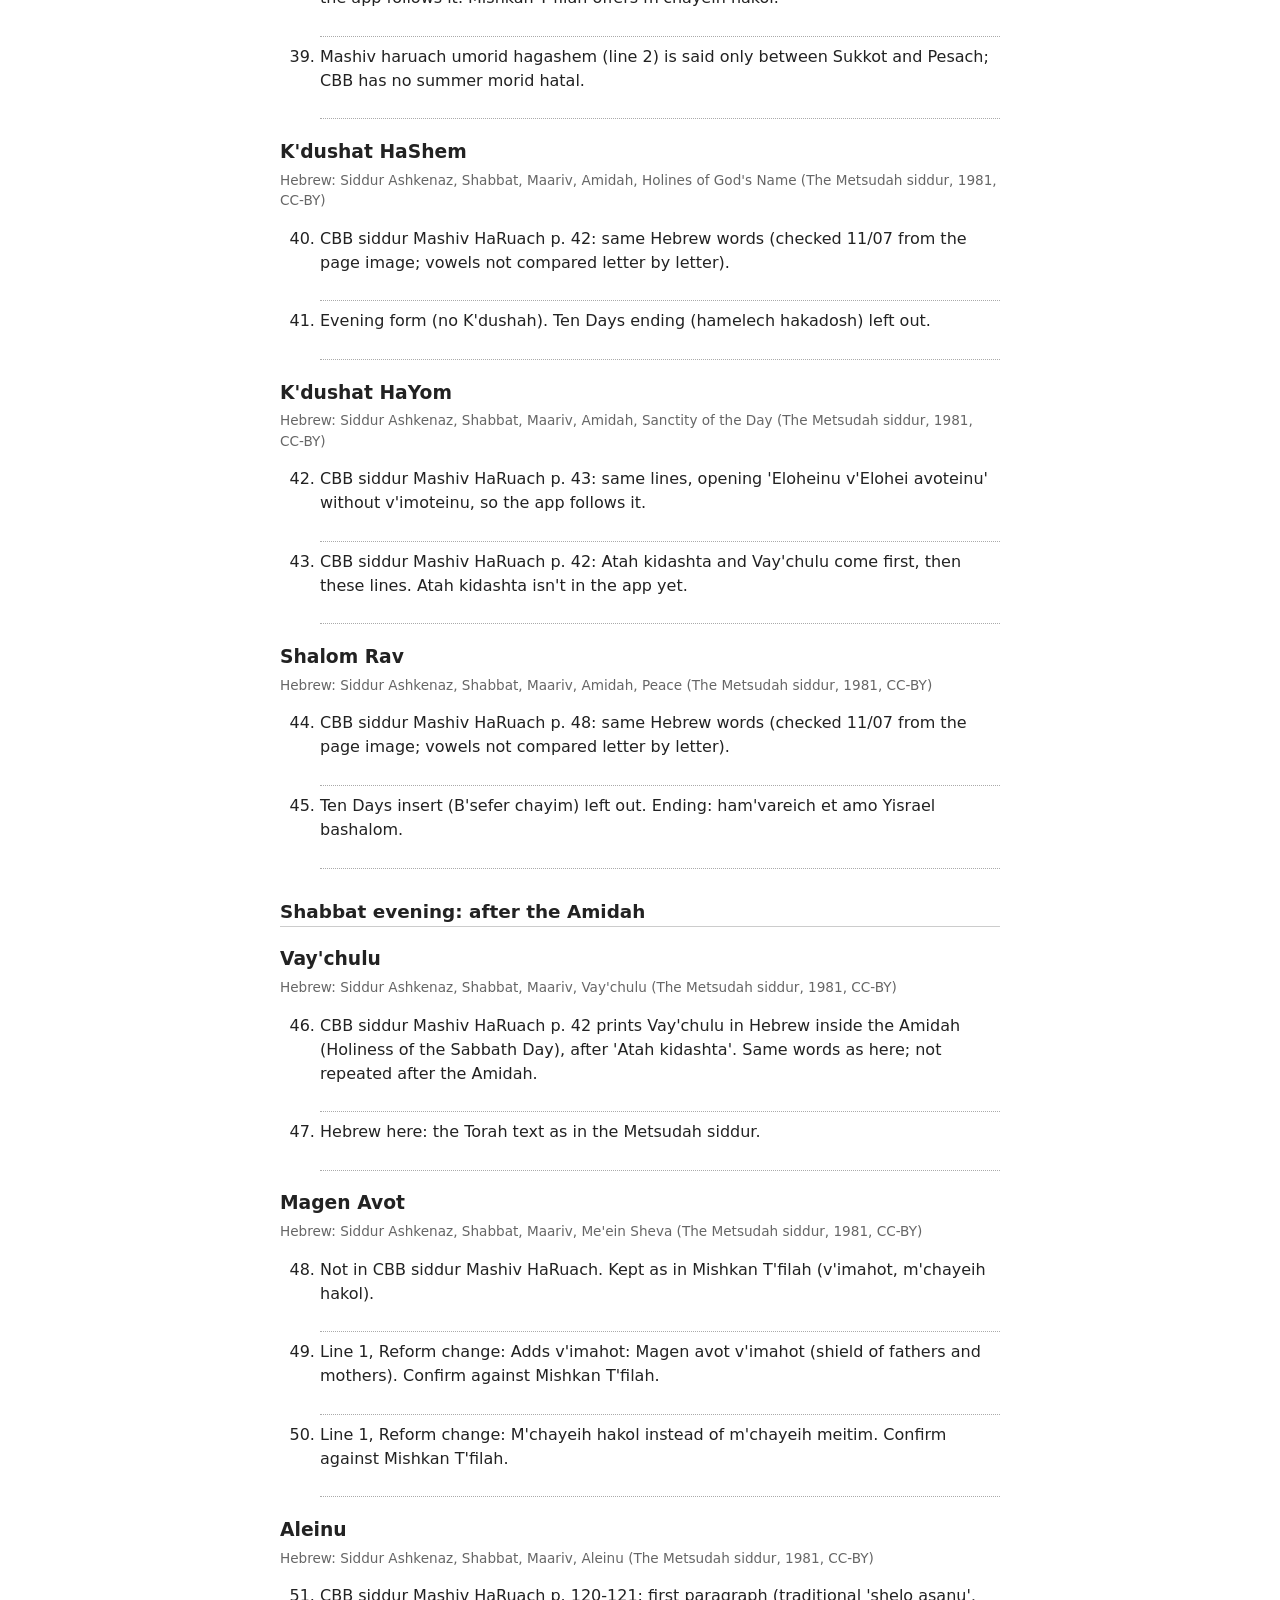
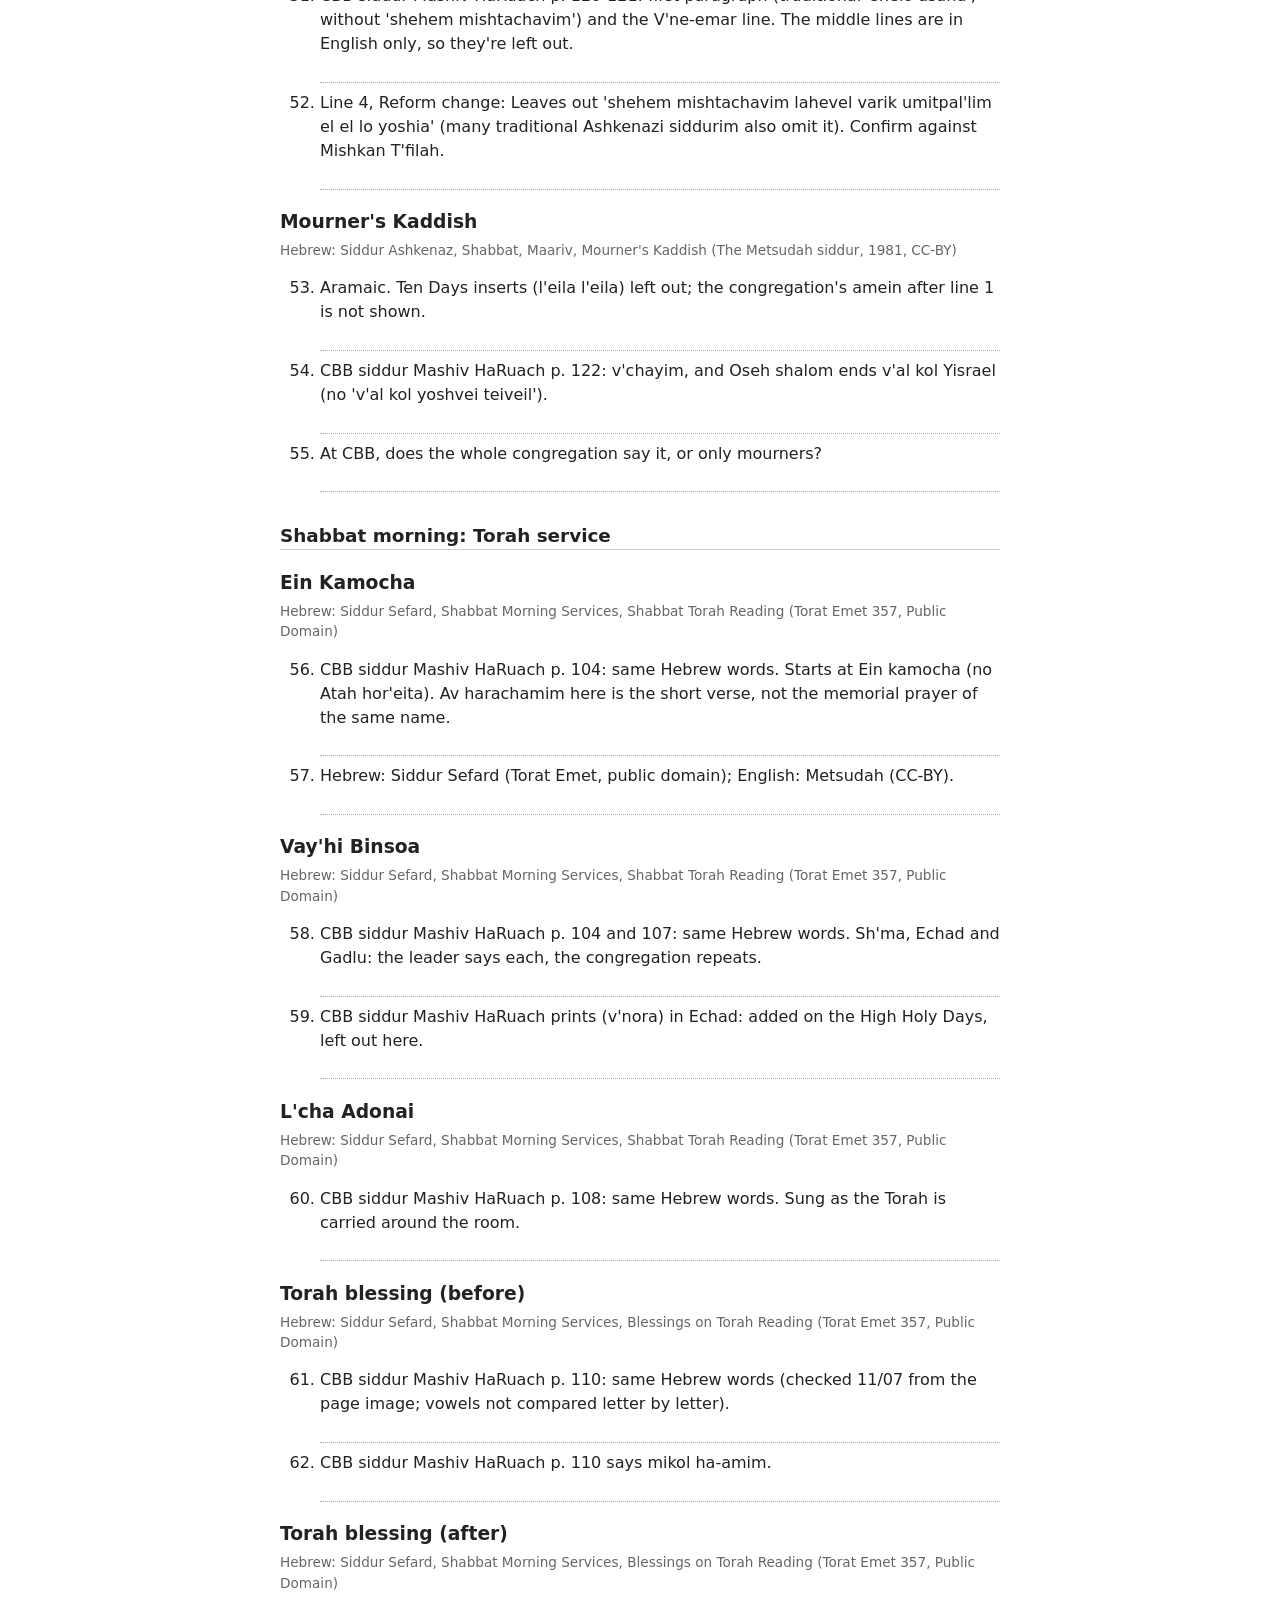
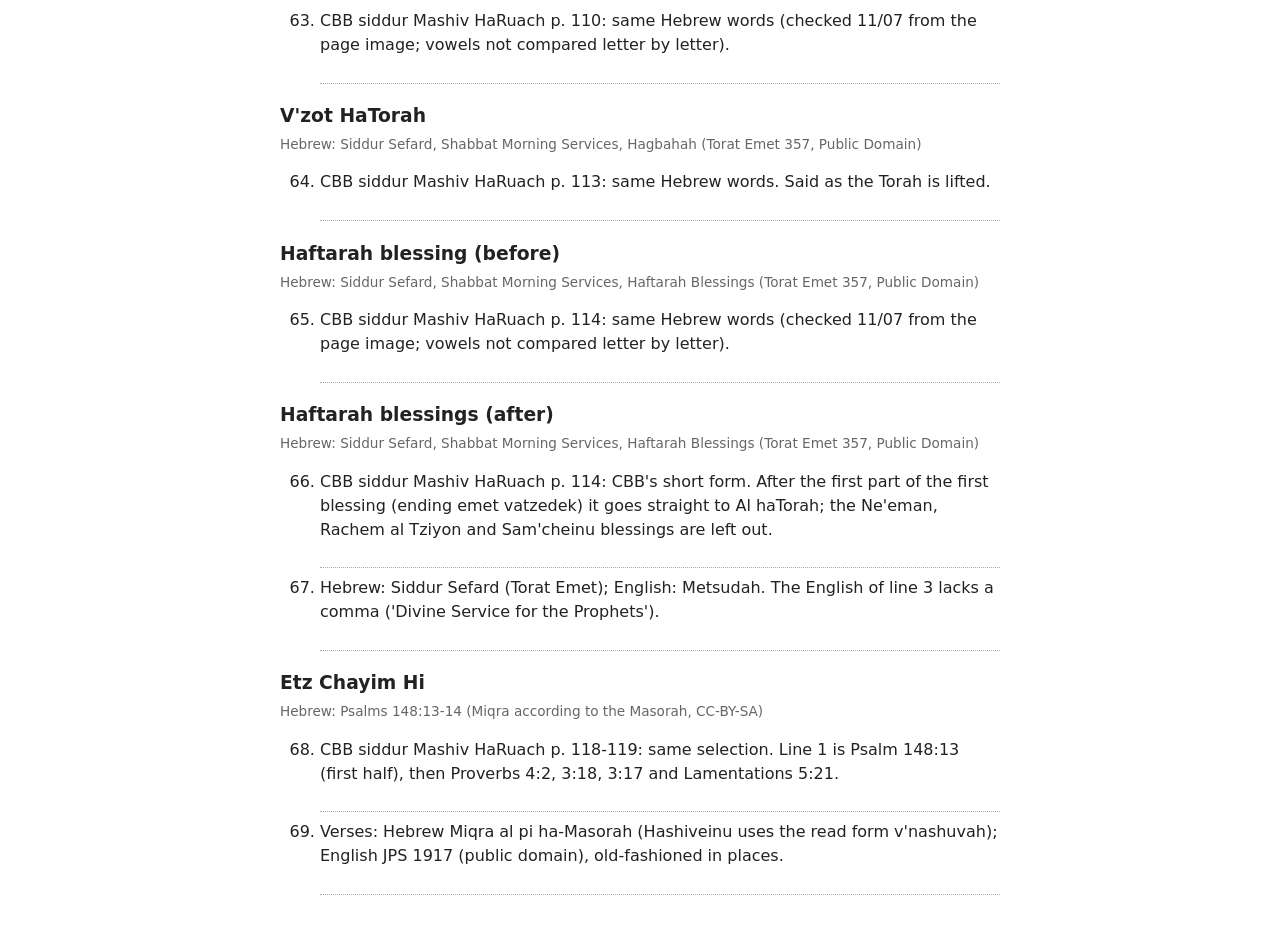
==== commit 2a2d2730: "v28: Torah service unit (CBB Shabbat morning) Co-Authored-By: Claude Opus 5.5 <noreply@anthropic.com" ====
--- a/questions.html
+++ b/questions.html
@@ -5,5 +5,5 @@
 .src{color:#666;font-size:.85em;margin:0} li{margin:.5em 0} .ans{border-bottom:1px dotted #aaa;height:1.6em}
 @media print{.ans{height:2.2em}}</style></head><body>
 <h1>Kavanah: questions for the rabbi</h1>
-<p>Open questions about wording and practice, compared with Mishkan T'filah. Generated from the app data (59 questions). Space under each for notes.</p>
-<h2>Blessings</h2><h3>HaMotzi</h3><p class="src">Hebrew: Siddur Ashkenaz, Berachot, Birkat Hanehenin, Eating, Barachot Rishonot (Daat Siddur Ashkenaz, Public Domain)</p><ol start="1"><li>No Sefaria English found for this text.<div class=ans></div></li></ol><h3>Shabbat candles</h3><p class="src">Hebrew: Siddur Sefard, Shabbat Candle Lighting (Torat Emet 357, Public Domain)</p><ol start="2"><li>CBB siddur Mashiv HaRuach p. 8: same Hebrew words (checked 11/07 from the page image; vowels not compared letter by letter).<div class=ans></div></li></ol><h3>Shehecheyanu</h3><p class="src">Hebrew: Siddur Sefard, Blessings, Shehecheyanu (Torat Emet 357, Public Domain)</p><ol start="3"><li>No Sefaria English found for this text.<div class=ans></div></li></ol><h3>Barchu</h3><p class="src">Hebrew: Siddur Ashkenaz, Shabbat, Maariv, Barchu (The Metsudah siddur, 1981, CC-BY)</p><ol start="4"><li>CBB siddur Mashiv HaRuach p. 20: same Hebrew words (checked 11/07 from the page image; vowels not compared letter by letter).<div class=ans></div></li></ol><h3>Torah blessing (before)</h3><p class="src">Hebrew: Siddur Sefard, Shabbat Morning Services, Blessings on Torah Reading (Torat Emet 357, Public Domain)</p><ol start="5"><li>CBB siddur Mashiv HaRuach p. 110: same Hebrew words (checked 11/07 from the page image; vowels not compared letter by letter).<div class=ans></div></li><li>CBB siddur Mashiv HaRuach p. 110 says mikol ha-amim.<div class=ans></div></li></ol><h3>Torah blessing (after)</h3><p class="src">Hebrew: Siddur Sefard, Shabbat Morning Services, Blessings on Torah Reading (Torat Emet 357, Public Domain)</p><ol start="7"><li>CBB siddur Mashiv HaRuach p. 110: same Hebrew words (checked 11/07 from the page image; vowels not compared letter by letter).<div class=ans></div></li></ol><h3>Kiddush (Shabbat evening)</h3><p class="src">Hebrew: Siddur Ashkenaz, Shabbat, Shabbat Evening, Kiddush (The Metsudah siddur, 1981, CC-BY)</p><ol start="8"><li>Not in CBB siddur Mashiv HaRuach (no Kiddush section; Vay&#x27;chulu is in its Amidah, p. 42). Wording as in Mishkan T&#x27;filah / traditional; check against your home practice.<div class=ans></div></li><li>Mishkan T&#x27;filah wording of &#x27;ki vanu vacharta v&#x27;otanu kidashta mikol ha-amim&#x27;?<div class=ans></div></li></ol><h3>Haftarah blessing (before)</h3><p class="src">Hebrew: Siddur Sefard, Shabbat Morning Services, Haftarah Blessings (Torat Emet 357, Public Domain)</p><ol start="10"><li>CBB siddur Mashiv HaRuach p. 114: same Hebrew words (checked 11/07 from the page image; vowels not compared letter by letter).<div class=ans></div></li></ol><h2>Shabbat evening: Kabbalat Shabbat</h2><h3>L&#x27;cha Dodi (1)</h3><p class="src">Hebrew: Siddur Ashkenaz, Shabbat, Kabbalat Shabbat, Lekha Dodi (The Metsudah siddur, 1981, CC-BY)</p><ol start="11"><li>CBB siddur Mashiv HaRuach p. 14: refrain and stanzas 1, 2, 5 and 9 only. Hebrew and English here: Metsudah siddur.<div class=ans></div></li><li>The refrain is sung after every stanza.<div class=ans></div></li></ol><h3>L&#x27;cha Dodi (2)</h3><p class="src">Hebrew: Siddur Ashkenaz, Shabbat, Kabbalat Shabbat, Lekha Dodi (The Metsudah siddur, 1981, CC-BY)</p><ol start="13"><li>CBB siddur Mashiv HaRuach p. 14: stanzas 5 and 9; everyone rises and turns to greet the Shabbat bride before stanza 9.<div class=ans></div></li><li>Last line English still says &#x27;Sabbath Queen&#x27; (Metsudah); CBB&#x27;s Hebrew ends &#x27;bo&#x27;i chalah&#x27; twice.<div class=ans></div></li></ol><h3>Mizmor Shir (1)</h3><p class="src">Hebrew: Siddur Ashkenaz, Shabbat, Kabbalat Shabbat, Psalm 92 (The Metsudah siddur, 1981, CC-BY)</p><ol start="15"><li>CBB siddur Mashiv HaRuach p. 16: verses 1-6, then 13-16. Hebrew and English: Metsudah siddur.<div class=ans></div></li></ol><h3>Mizmor Shir (2)</h3><p class="src">Hebrew: Siddur Ashkenaz, Shabbat, Kabbalat Shabbat, Psalm 92 (The Metsudah siddur, 1981, CC-BY)</p><ol start="16"><li>CBB siddur Mashiv HaRuach p. 16: verses 13-16 (Tzadik katamar).<div class=ans></div></li><li>Line 1 starts a new block in CBB&#x27;s siddur.<div class=ans></div></li></ol><h3>Adonai Malach (Psalm 93)</h3><p class="src">Hebrew: Siddur Ashkenaz, Shabbat, Kabbalat Shabbat, Psalm 93 (The Metsudah siddur, 1981, CC-BY)</p><ol start="18"><li>Not in CBB siddur Mashiv HaRuach (Friday night has Psalms 29, 92, 95-99). Kept from the traditional Kabbalat Shabbat.<div class=ans></div></li></ol><h2>Shabbat evening: the Sh&#x27;ma and its blessings</h2><h3>Ma&#x27;ariv Aravim</h3><p class="src">Hebrew: Siddur Ashkenaz, Shabbat, Maariv, Blessings of the Shema, First Blessing before Shema (The Metsudah siddur, 1981, CC-BY)</p><ol start="19"><li>CBB siddur Mashiv HaRuach p. 22: same Hebrew words (checked 11/07 from the page image; vowels not compared letter by letter).<div class=ans></div></li></ol><h3>Ahavat Olam</h3><p class="src">Hebrew: Siddur Ashkenaz, Shabbat, Maariv, Blessings of the Shema, Second Blessing before Shema (The Metsudah siddur, 1981, CC-BY)</p><ol start="20"><li>CBB siddur Mashiv HaRuach p. 24: same Hebrew words (checked 11/07 from the page image; vowels not compared letter by letter).<div class=ans></div></li><li>Line 1 English joins two Metsudah sentences.<div class=ans></div></li></ol><h3>Sh&#x27;ma</h3><p class="src">Hebrew: Deuteronomy 6:4-9 (Miqra according to the Masorah, CC-BY-SA)</p><ol start="22"><li>CBB siddur Mashiv HaRuach p. 26: same Hebrew words (checked 11/07 from the page image; vowels not compared letter by letter).<div class=ans></div></li><li>Hebrew line 1: Deuteronomy 6:4 (Miqra according to the Masorah, CC-BY-SA). Line 2 from the Metsudah siddur.<div class=ans></div></li><li>CBB siddur Mashiv HaRuach p. 26: Baruch shem is said in a whisper.<div class=ans></div></li></ol><h3>V&#x27;ahavta</h3><p class="src">Hebrew: Deuteronomy 6:4-9 (Miqra according to the Masorah, CC-BY-SA)</p><ol start="25"><li>CBB siddur Mashiv HaRuach p. 28: same Hebrew words (checked 11/07 from the page image; vowels not compared letter by letter).<div class=ans></div></li><li>Hebrew is the Torah text: kamatz katan printed as its own sign in b&#x27;chol (it reads &#x27;o&#x27;). English: Contemporary Torah (CC-BY-NC).<div class=ans></div></li><li>CBB siddur Mashiv HaRuach p. 28 matches the Mishkan T&#x27;filah selection: Deut 6:5-9, then Num 15:40-41.<div class=ans></div></li></ol><h3>Mi Chamocha</h3><p class="src">Hebrew: Siddur Ashkenaz, Shabbat, Maariv, Blessings of the Shema, First Blessing after Shema (segs 1-2) (The Metsudah siddur, 1981, CC-BY)</p><ol start="28"><li>CBB siddur Mashiv HaRuach p. 30: same Hebrew words (checked 11/07 from the page image; vowels not compared letter by letter).<div class=ans></div></li></ol><h3>Hashkiveinu</h3><p class="src">Hebrew: Siddur Ashkenaz, Shabbat, Maariv, Blessings of the Shema, Second Blessing after Shema (The Metsudah siddur, 1981, CC-BY)</p><ol start="29"><li>CBB siddur Mashiv HaRuach p. 32: Shabbat form, no second &#x27;Uf&#x27;ros aleinu&#x27;; ends &#x27;aleinu v&#x27;al Y&#x27;rushalayim&#x27;.<div class=ans></div></li><li>Line 1 English: Metsudah has no period after &#x27;to life&#x27;.<div class=ans></div></li></ol><h3>V&#x27;shamru</h3><p class="src">Hebrew: Exodus 31:16-17 (Miqra according to the Masorah, CC-BY-SA)</p><ol start="31"><li>Torah text (Exodus 31:16-17). English: Contemporary Torah (CC-BY-NC).<div class=ans></div></li></ol><h2>Shabbat evening: the Amidah</h2><h3>Avot v&#x27;Imahot</h3><p class="src">Hebrew: Siddur Ashkenaz, Shabbat, Maariv, Amidah, Patriarchs (The Metsudah siddur, 1981, CC-BY)</p><ol start="32"><li>CBB siddur Mashiv HaRuach p. 36: Adonai s&#x27;fatai (line 1) matches.<div class=ans></div></li><li>CBB siddur Mashiv HaRuach p. 38 matches these lines (imahot, g&#x27;ulah, v&#x27;ezrat Sarah).<div class=ans></div></li><li>Hebrew base: Metsudah siddur (traditional). Reform wording added from Mishkan T&#x27;filah as I know it; please check each marked line, and the vowels of v&#x27;imoteinu and v&#x27;imahot (no Sefaria source for those two words).<div class=ans></div></li><li>English is the traditional Metsudah translation, so it doesn&#x27;t mention the matriarchs. Add your own if you like.<div class=ans></div></li><li>The Ten Days of Repentance insert (Zochreinu) is left out.<div class=ans></div></li><li>Line 2, Reform change: Adds v&#x27;imoteinu (and our mothers). Confirm against Mishkan T&#x27;filah.<div class=ans></div></li><li>Line 3, Reform change: Adds Elohei Sarah, Elohei Rivkah, Elohei Rachel v&#x27;Elohei Leah. Confirm against Mishkan T&#x27;filah.<div class=ans></div></li><li>Line 5, Reform change: Adds v&#x27;imahot (and mothers). Confirm against Mishkan T&#x27;filah.<div class=ans></div></li><li>Line 5, Reform change: G&#x27;ulah (redemption) instead of go&#x27;el (a redeemer). Confirm against Mishkan T&#x27;filah.<div class=ans></div></li><li>Line 7, Reform change: Adds v&#x27;ezrat Sarah (and Sarah&#x27;s help). Confirm against Mishkan T&#x27;filah.<div class=ans></div></li></ol><h3>G&#x27;vurot</h3><p class="src">Hebrew: Siddur Ashkenaz, Shabbat, Maariv, Amidah, Divine Might (The Metsudah siddur, 1981, CC-BY)</p><ol start="42"><li>CBB siddur Mashiv HaRuach p. 40 says m&#x27;chayei meitim (the traditional wording), so the app follows it. Mishkan T&#x27;filah offers m&#x27;chayeih hakol.<div class=ans></div></li><li>Mashiv haruach umorid hagashem (line 2) is said only between Sukkot and Pesach; CBB has no summer morid hatal.<div class=ans></div></li></ol><h3>K&#x27;dushat HaShem</h3><p class="src">Hebrew: Siddur Ashkenaz, Shabbat, Maariv, Amidah, Holines of God&#x27;s Name (The Metsudah siddur, 1981, CC-BY)</p><ol start="44"><li>CBB siddur Mashiv HaRuach p. 42: same Hebrew words (checked 11/07 from the page image; vowels not compared letter by letter).<div class=ans></div></li><li>Evening form (no K&#x27;dushah). Ten Days ending (hamelech hakadosh) left out.<div class=ans></div></li></ol><h3>K&#x27;dushat HaYom</h3><p class="src">Hebrew: Siddur Ashkenaz, Shabbat, Maariv, Amidah, Sanctity of the Day (The Metsudah siddur, 1981, CC-BY)</p><ol start="46"><li>CBB siddur Mashiv HaRuach p. 43: same lines, opening &#x27;Eloheinu v&#x27;Elohei avoteinu&#x27; without v&#x27;imoteinu, so the app follows it.<div class=ans></div></li><li>CBB siddur Mashiv HaRuach p. 42: Atah kidashta and Vay&#x27;chulu come first, then these lines. Atah kidashta isn&#x27;t in the app yet.<div class=ans></div></li></ol><h3>Shalom Rav</h3><p class="src">Hebrew: Siddur Ashkenaz, Shabbat, Maariv, Amidah, Peace (The Metsudah siddur, 1981, CC-BY)</p><ol start="48"><li>CBB siddur Mashiv HaRuach p. 48: same Hebrew words (checked 11/07 from the page image; vowels not compared letter by letter).<div class=ans></div></li><li>Ten Days insert (B&#x27;sefer chayim) left out. Ending: ham&#x27;vareich et amo Yisrael bashalom.<div class=ans></div></li></ol><h2>Shabbat evening: after the Amidah</h2><h3>Vay&#x27;chulu</h3><p class="src">Hebrew: Siddur Ashkenaz, Shabbat, Maariv, Vay&#x27;chulu (The Metsudah siddur, 1981, CC-BY)</p><ol start="50"><li>CBB siddur Mashiv HaRuach p. 42 prints Vay&#x27;chulu in Hebrew inside the Amidah (Holiness of the Sabbath Day), after &#x27;Atah kidashta&#x27;. Same words as here; not repeated after the Amidah.<div class=ans></div></li><li>Hebrew here: the Torah text as in the Metsudah siddur.<div class=ans></div></li></ol><h3>Magen Avot</h3><p class="src">Hebrew: Siddur Ashkenaz, Shabbat, Maariv, Me&#x27;ein Sheva (The Metsudah siddur, 1981, CC-BY)</p><ol start="52"><li>Not in CBB siddur Mashiv HaRuach. Kept as in Mishkan T&#x27;filah (v&#x27;imahot, m&#x27;chayeih hakol).<div class=ans></div></li><li>Line 1, Reform change: Adds v&#x27;imahot: Magen avot v&#x27;imahot (shield of fathers and mothers). Confirm against Mishkan T&#x27;filah.<div class=ans></div></li><li>Line 1, Reform change: M&#x27;chayeih hakol instead of m&#x27;chayeih meitim. Confirm against Mishkan T&#x27;filah.<div class=ans></div></li></ol><h3>Aleinu</h3><p class="src">Hebrew: Siddur Ashkenaz, Shabbat, Maariv, Aleinu (The Metsudah siddur, 1981, CC-BY)</p><ol start="55"><li>CBB siddur Mashiv HaRuach p. 120-121: first paragraph (traditional &#x27;shelo asanu&#x27;, without &#x27;shehem mishtachavim&#x27;) and the V&#x27;ne-emar line. The middle lines are in English only, so they&#x27;re left out.<div class=ans></div></li><li>Line 4, Reform change: Leaves out &#x27;shehem mishtachavim lahevel varik umitpal&#x27;lim el el lo yoshia&#x27; (many traditional Ashkenazi siddurim also omit it). Confirm against Mishkan T&#x27;filah.<div class=ans></div></li></ol><h3>Mourner&#x27;s Kaddish</h3><p class="src">Hebrew: Siddur Ashkenaz, Shabbat, Maariv, Mourner&#x27;s Kaddish (The Metsudah siddur, 1981, CC-BY)</p><ol start="57"><li>Aramaic. Ten Days inserts (l&#x27;eila l&#x27;eila) left out; the congregation&#x27;s amein after line 1 is not shown.<div class=ans></div></li><li>CBB siddur Mashiv HaRuach p. 122: v&#x27;chayim, and Oseh shalom ends v&#x27;al kol Yisrael (no &#x27;v&#x27;al kol yoshvei teiveil&#x27;).<div class=ans></div></li><li>At CBB, does the whole congregation say it, or only mourners?<div class=ans></div></li></ol></body></html>+<p>Open questions about wording and practice, compared with Mishkan T'filah. Generated from the app data (69 questions). Space under each for notes.</p>
+<h2>Blessings</h2><h3>HaMotzi</h3><p class="src">Hebrew: Siddur Ashkenaz, Berachot, Birkat Hanehenin, Eating, Barachot Rishonot (Daat Siddur Ashkenaz, Public Domain)</p><ol start="1"><li>No Sefaria English found for this text.<div class=ans></div></li></ol><h3>Shabbat candles</h3><p class="src">Hebrew: Siddur Sefard, Shabbat Candle Lighting (Torat Emet 357, Public Domain)</p><ol start="2"><li>CBB siddur Mashiv HaRuach p. 8: same Hebrew words (checked 11/07 from the page image; vowels not compared letter by letter).<div class=ans></div></li></ol><h3>Shehecheyanu</h3><p class="src">Hebrew: Siddur Sefard, Blessings, Shehecheyanu (Torat Emet 357, Public Domain)</p><ol start="3"><li>No Sefaria English found for this text.<div class=ans></div></li></ol><h3>Barchu</h3><p class="src">Hebrew: Siddur Ashkenaz, Shabbat, Maariv, Barchu (The Metsudah siddur, 1981, CC-BY)</p><ol start="4"><li>CBB siddur Mashiv HaRuach p. 20: same Hebrew words (checked 11/07 from the page image; vowels not compared letter by letter).<div class=ans></div></li></ol><h3>Kiddush (Shabbat evening)</h3><p class="src">Hebrew: Siddur Ashkenaz, Shabbat, Shabbat Evening, Kiddush (The Metsudah siddur, 1981, CC-BY)</p><ol start="5"><li>Not in CBB siddur Mashiv HaRuach (no Kiddush section; Vay&#x27;chulu is in its Amidah, p. 42). Wording as in Mishkan T&#x27;filah / traditional; check against your home practice.<div class=ans></div></li><li>Mishkan T&#x27;filah wording of &#x27;ki vanu vacharta v&#x27;otanu kidashta mikol ha-amim&#x27;?<div class=ans></div></li></ol><h2>Shabbat evening: Kabbalat Shabbat</h2><h3>L&#x27;cha Dodi (1)</h3><p class="src">Hebrew: Siddur Ashkenaz, Shabbat, Kabbalat Shabbat, Lekha Dodi (The Metsudah siddur, 1981, CC-BY)</p><ol start="7"><li>CBB siddur Mashiv HaRuach p. 14: refrain and stanzas 1, 2, 5 and 9 only. Hebrew and English here: Metsudah siddur.<div class=ans></div></li><li>The refrain is sung after every stanza.<div class=ans></div></li></ol><h3>L&#x27;cha Dodi (2)</h3><p class="src">Hebrew: Siddur Ashkenaz, Shabbat, Kabbalat Shabbat, Lekha Dodi (The Metsudah siddur, 1981, CC-BY)</p><ol start="9"><li>CBB siddur Mashiv HaRuach p. 14: stanzas 5 and 9; everyone rises and turns to greet the Shabbat bride before stanza 9.<div class=ans></div></li><li>Last line English still says &#x27;Sabbath Queen&#x27; (Metsudah); CBB&#x27;s Hebrew ends &#x27;bo&#x27;i chalah&#x27; twice.<div class=ans></div></li></ol><h3>Mizmor Shir (1)</h3><p class="src">Hebrew: Siddur Ashkenaz, Shabbat, Kabbalat Shabbat, Psalm 92 (The Metsudah siddur, 1981, CC-BY)</p><ol start="11"><li>CBB siddur Mashiv HaRuach p. 16: verses 1-6, then 13-16. Hebrew and English: Metsudah siddur.<div class=ans></div></li></ol><h3>Mizmor Shir (2)</h3><p class="src">Hebrew: Siddur Ashkenaz, Shabbat, Kabbalat Shabbat, Psalm 92 (The Metsudah siddur, 1981, CC-BY)</p><ol start="12"><li>CBB siddur Mashiv HaRuach p. 16: verses 13-16 (Tzadik katamar).<div class=ans></div></li><li>Line 1 starts a new block in CBB&#x27;s siddur.<div class=ans></div></li></ol><h3>Adonai Malach (Psalm 93)</h3><p class="src">Hebrew: Siddur Ashkenaz, Shabbat, Kabbalat Shabbat, Psalm 93 (The Metsudah siddur, 1981, CC-BY)</p><ol start="14"><li>Not in CBB siddur Mashiv HaRuach (Friday night has Psalms 29, 92, 95-99). Kept from the traditional Kabbalat Shabbat.<div class=ans></div></li></ol><h2>Shabbat evening: the Sh&#x27;ma and its blessings</h2><h3>Ma&#x27;ariv Aravim</h3><p class="src">Hebrew: Siddur Ashkenaz, Shabbat, Maariv, Blessings of the Shema, First Blessing before Shema (The Metsudah siddur, 1981, CC-BY)</p><ol start="15"><li>CBB siddur Mashiv HaRuach p. 22: same Hebrew words (checked 11/07 from the page image; vowels not compared letter by letter).<div class=ans></div></li></ol><h3>Ahavat Olam</h3><p class="src">Hebrew: Siddur Ashkenaz, Shabbat, Maariv, Blessings of the Shema, Second Blessing before Shema (The Metsudah siddur, 1981, CC-BY)</p><ol start="16"><li>CBB siddur Mashiv HaRuach p. 24: same Hebrew words (checked 11/07 from the page image; vowels not compared letter by letter).<div class=ans></div></li><li>Line 1 English joins two Metsudah sentences.<div class=ans></div></li></ol><h3>Sh&#x27;ma</h3><p class="src">Hebrew: Deuteronomy 6:4-9 (Miqra according to the Masorah, CC-BY-SA)</p><ol start="18"><li>CBB siddur Mashiv HaRuach p. 26: same Hebrew words (checked 11/07 from the page image; vowels not compared letter by letter).<div class=ans></div></li><li>Hebrew line 1: Deuteronomy 6:4 (Miqra according to the Masorah, CC-BY-SA). Line 2 from the Metsudah siddur.<div class=ans></div></li><li>CBB siddur Mashiv HaRuach p. 26: Baruch shem is said in a whisper.<div class=ans></div></li></ol><h3>V&#x27;ahavta</h3><p class="src">Hebrew: Deuteronomy 6:4-9 (Miqra according to the Masorah, CC-BY-SA)</p><ol start="21"><li>CBB siddur Mashiv HaRuach p. 28: same Hebrew words (checked 11/07 from the page image; vowels not compared letter by letter).<div class=ans></div></li><li>Hebrew is the Torah text: kamatz katan printed as its own sign in b&#x27;chol (it reads &#x27;o&#x27;). English: Contemporary Torah (CC-BY-NC).<div class=ans></div></li><li>CBB siddur Mashiv HaRuach p. 28 matches the Mishkan T&#x27;filah selection: Deut 6:5-9, then Num 15:40-41.<div class=ans></div></li></ol><h3>Mi Chamocha</h3><p class="src">Hebrew: Siddur Ashkenaz, Shabbat, Maariv, Blessings of the Shema, First Blessing after Shema (segs 1-2) (The Metsudah siddur, 1981, CC-BY)</p><ol start="24"><li>CBB siddur Mashiv HaRuach p. 30: same Hebrew words (checked 11/07 from the page image; vowels not compared letter by letter).<div class=ans></div></li></ol><h3>Hashkiveinu</h3><p class="src">Hebrew: Siddur Ashkenaz, Shabbat, Maariv, Blessings of the Shema, Second Blessing after Shema (The Metsudah siddur, 1981, CC-BY)</p><ol start="25"><li>CBB siddur Mashiv HaRuach p. 32: Shabbat form, no second &#x27;Uf&#x27;ros aleinu&#x27;; ends &#x27;aleinu v&#x27;al Y&#x27;rushalayim&#x27;.<div class=ans></div></li><li>Line 1 English: Metsudah has no period after &#x27;to life&#x27;.<div class=ans></div></li></ol><h3>V&#x27;shamru</h3><p class="src">Hebrew: Exodus 31:16-17 (Miqra according to the Masorah, CC-BY-SA)</p><ol start="27"><li>Torah text (Exodus 31:16-17). English: Contemporary Torah (CC-BY-NC).<div class=ans></div></li></ol><h2>Shabbat evening: the Amidah</h2><h3>Avot v&#x27;Imahot</h3><p class="src">Hebrew: Siddur Ashkenaz, Shabbat, Maariv, Amidah, Patriarchs (The Metsudah siddur, 1981, CC-BY)</p><ol start="28"><li>CBB siddur Mashiv HaRuach p. 36: Adonai s&#x27;fatai (line 1) matches.<div class=ans></div></li><li>CBB siddur Mashiv HaRuach p. 38 matches these lines (imahot, g&#x27;ulah, v&#x27;ezrat Sarah).<div class=ans></div></li><li>Hebrew base: Metsudah siddur (traditional). Reform wording added from Mishkan T&#x27;filah as I know it; please check each marked line, and the vowels of v&#x27;imoteinu and v&#x27;imahot (no Sefaria source for those two words).<div class=ans></div></li><li>English is the traditional Metsudah translation, so it doesn&#x27;t mention the matriarchs. Add your own if you like.<div class=ans></div></li><li>The Ten Days of Repentance insert (Zochreinu) is left out.<div class=ans></div></li><li>Line 2, Reform change: Adds v&#x27;imoteinu (and our mothers). Confirm against Mishkan T&#x27;filah.<div class=ans></div></li><li>Line 3, Reform change: Adds Elohei Sarah, Elohei Rivkah, Elohei Rachel v&#x27;Elohei Leah. Confirm against Mishkan T&#x27;filah.<div class=ans></div></li><li>Line 5, Reform change: Adds v&#x27;imahot (and mothers). Confirm against Mishkan T&#x27;filah.<div class=ans></div></li><li>Line 5, Reform change: G&#x27;ulah (redemption) instead of go&#x27;el (a redeemer). Confirm against Mishkan T&#x27;filah.<div class=ans></div></li><li>Line 7, Reform change: Adds v&#x27;ezrat Sarah (and Sarah&#x27;s help). Confirm against Mishkan T&#x27;filah.<div class=ans></div></li></ol><h3>G&#x27;vurot</h3><p class="src">Hebrew: Siddur Ashkenaz, Shabbat, Maariv, Amidah, Divine Might (The Metsudah siddur, 1981, CC-BY)</p><ol start="38"><li>CBB siddur Mashiv HaRuach p. 40 says m&#x27;chayei meitim (the traditional wording), so the app follows it. Mishkan T&#x27;filah offers m&#x27;chayeih hakol.<div class=ans></div></li><li>Mashiv haruach umorid hagashem (line 2) is said only between Sukkot and Pesach; CBB has no summer morid hatal.<div class=ans></div></li></ol><h3>K&#x27;dushat HaShem</h3><p class="src">Hebrew: Siddur Ashkenaz, Shabbat, Maariv, Amidah, Holines of God&#x27;s Name (The Metsudah siddur, 1981, CC-BY)</p><ol start="40"><li>CBB siddur Mashiv HaRuach p. 42: same Hebrew words (checked 11/07 from the page image; vowels not compared letter by letter).<div class=ans></div></li><li>Evening form (no K&#x27;dushah). Ten Days ending (hamelech hakadosh) left out.<div class=ans></div></li></ol><h3>K&#x27;dushat HaYom</h3><p class="src">Hebrew: Siddur Ashkenaz, Shabbat, Maariv, Amidah, Sanctity of the Day (The Metsudah siddur, 1981, CC-BY)</p><ol start="42"><li>CBB siddur Mashiv HaRuach p. 43: same lines, opening &#x27;Eloheinu v&#x27;Elohei avoteinu&#x27; without v&#x27;imoteinu, so the app follows it.<div class=ans></div></li><li>CBB siddur Mashiv HaRuach p. 42: Atah kidashta and Vay&#x27;chulu come first, then these lines. Atah kidashta isn&#x27;t in the app yet.<div class=ans></div></li></ol><h3>Shalom Rav</h3><p class="src">Hebrew: Siddur Ashkenaz, Shabbat, Maariv, Amidah, Peace (The Metsudah siddur, 1981, CC-BY)</p><ol start="44"><li>CBB siddur Mashiv HaRuach p. 48: same Hebrew words (checked 11/07 from the page image; vowels not compared letter by letter).<div class=ans></div></li><li>Ten Days insert (B&#x27;sefer chayim) left out. Ending: ham&#x27;vareich et amo Yisrael bashalom.<div class=ans></div></li></ol><h2>Shabbat evening: after the Amidah</h2><h3>Vay&#x27;chulu</h3><p class="src">Hebrew: Siddur Ashkenaz, Shabbat, Maariv, Vay&#x27;chulu (The Metsudah siddur, 1981, CC-BY)</p><ol start="46"><li>CBB siddur Mashiv HaRuach p. 42 prints Vay&#x27;chulu in Hebrew inside the Amidah (Holiness of the Sabbath Day), after &#x27;Atah kidashta&#x27;. Same words as here; not repeated after the Amidah.<div class=ans></div></li><li>Hebrew here: the Torah text as in the Metsudah siddur.<div class=ans></div></li></ol><h3>Magen Avot</h3><p class="src">Hebrew: Siddur Ashkenaz, Shabbat, Maariv, Me&#x27;ein Sheva (The Metsudah siddur, 1981, CC-BY)</p><ol start="48"><li>Not in CBB siddur Mashiv HaRuach. Kept as in Mishkan T&#x27;filah (v&#x27;imahot, m&#x27;chayeih hakol).<div class=ans></div></li><li>Line 1, Reform change: Adds v&#x27;imahot: Magen avot v&#x27;imahot (shield of fathers and mothers). Confirm against Mishkan T&#x27;filah.<div class=ans></div></li><li>Line 1, Reform change: M&#x27;chayeih hakol instead of m&#x27;chayeih meitim. Confirm against Mishkan T&#x27;filah.<div class=ans></div></li></ol><h3>Aleinu</h3><p class="src">Hebrew: Siddur Ashkenaz, Shabbat, Maariv, Aleinu (The Metsudah siddur, 1981, CC-BY)</p><ol start="51"><li>CBB siddur Mashiv HaRuach p. 120-121: first paragraph (traditional &#x27;shelo asanu&#x27;, without &#x27;shehem mishtachavim&#x27;) and the V&#x27;ne-emar line. The middle lines are in English only, so they&#x27;re left out.<div class=ans></div></li><li>Line 4, Reform change: Leaves out &#x27;shehem mishtachavim lahevel varik umitpal&#x27;lim el el lo yoshia&#x27; (many traditional Ashkenazi siddurim also omit it). Confirm against Mishkan T&#x27;filah.<div class=ans></div></li></ol><h3>Mourner&#x27;s Kaddish</h3><p class="src">Hebrew: Siddur Ashkenaz, Shabbat, Maariv, Mourner&#x27;s Kaddish (The Metsudah siddur, 1981, CC-BY)</p><ol start="53"><li>Aramaic. Ten Days inserts (l&#x27;eila l&#x27;eila) left out; the congregation&#x27;s amein after line 1 is not shown.<div class=ans></div></li><li>CBB siddur Mashiv HaRuach p. 122: v&#x27;chayim, and Oseh shalom ends v&#x27;al kol Yisrael (no &#x27;v&#x27;al kol yoshvei teiveil&#x27;).<div class=ans></div></li><li>At CBB, does the whole congregation say it, or only mourners?<div class=ans></div></li></ol><h2>Shabbat morning: Torah service</h2><h3>Ein Kamocha</h3><p class="src">Hebrew: Siddur Sefard, Shabbat Morning Services, Shabbat Torah Reading (Torat Emet 357, Public Domain)</p><ol start="56"><li>CBB siddur Mashiv HaRuach p. 104: same Hebrew words. Starts at Ein kamocha (no Atah hor&#x27;eita). Av harachamim here is the short verse, not the memorial prayer of the same name.<div class=ans></div></li><li>Hebrew: Siddur Sefard (Torat Emet, public domain); English: Metsudah (CC-BY).<div class=ans></div></li></ol><h3>Vay&#x27;hi Binsoa</h3><p class="src">Hebrew: Siddur Sefard, Shabbat Morning Services, Shabbat Torah Reading (Torat Emet 357, Public Domain)</p><ol start="58"><li>CBB siddur Mashiv HaRuach p. 104 and 107: same Hebrew words. Sh&#x27;ma, Echad and Gadlu: the leader says each, the congregation repeats.<div class=ans></div></li><li>CBB siddur Mashiv HaRuach prints (v&#x27;nora) in Echad: added on the High Holy Days, left out here.<div class=ans></div></li></ol><h3>L&#x27;cha Adonai</h3><p class="src">Hebrew: Siddur Sefard, Shabbat Morning Services, Shabbat Torah Reading (Torat Emet 357, Public Domain)</p><ol start="60"><li>CBB siddur Mashiv HaRuach p. 108: same Hebrew words. Sung as the Torah is carried around the room.<div class=ans></div></li></ol><h3>Torah blessing (before)</h3><p class="src">Hebrew: Siddur Sefard, Shabbat Morning Services, Blessings on Torah Reading (Torat Emet 357, Public Domain)</p><ol start="61"><li>CBB siddur Mashiv HaRuach p. 110: same Hebrew words (checked 11/07 from the page image; vowels not compared letter by letter).<div class=ans></div></li><li>CBB siddur Mashiv HaRuach p. 110 says mikol ha-amim.<div class=ans></div></li></ol><h3>Torah blessing (after)</h3><p class="src">Hebrew: Siddur Sefard, Shabbat Morning Services, Blessings on Torah Reading (Torat Emet 357, Public Domain)</p><ol start="63"><li>CBB siddur Mashiv HaRuach p. 110: same Hebrew words (checked 11/07 from the page image; vowels not compared letter by letter).<div class=ans></div></li></ol><h3>V&#x27;zot HaTorah</h3><p class="src">Hebrew: Siddur Sefard, Shabbat Morning Services, Hagbahah (Torat Emet 357, Public Domain)</p><ol start="64"><li>CBB siddur Mashiv HaRuach p. 113: same Hebrew words. Said as the Torah is lifted.<div class=ans></div></li></ol><h3>Haftarah blessing (before)</h3><p class="src">Hebrew: Siddur Sefard, Shabbat Morning Services, Haftarah Blessings (Torat Emet 357, Public Domain)</p><ol start="65"><li>CBB siddur Mashiv HaRuach p. 114: same Hebrew words (checked 11/07 from the page image; vowels not compared letter by letter).<div class=ans></div></li></ol><h3>Haftarah blessings (after)</h3><p class="src">Hebrew: Siddur Sefard, Shabbat Morning Services, Haftarah Blessings (Torat Emet 357, Public Domain)</p><ol start="66"><li>CBB siddur Mashiv HaRuach p. 114: CBB&#x27;s short form. After the first part of the first blessing (ending emet vatzedek) it goes straight to Al haTorah; the Ne&#x27;eman, Rachem al Tziyon and Sam&#x27;cheinu blessings are left out.<div class=ans></div></li><li>Hebrew: Siddur Sefard (Torat Emet); English: Metsudah. The English of line 3 lacks a comma (&#x27;Divine Service for the Prophets&#x27;).<div class=ans></div></li></ol><h3>Etz Chayim Hi</h3><p class="src">Hebrew: Psalms 148:13-14 (Miqra according to the Masorah, CC-BY-SA)</p><ol start="68"><li>CBB siddur Mashiv HaRuach p. 118-119: same selection. Line 1 is Psalm 148:13 (first half), then Proverbs 4:2, 3:18, 3:17 and Lamentations 5:21.<div class=ans></div></li><li>Verses: Hebrew Miqra al pi ha-Masorah (Hashiveinu uses the read form v&#x27;nashuvah); English JPS 1917 (public domain), old-fashioned in places.<div class=ans></div></li></ol></body></html>
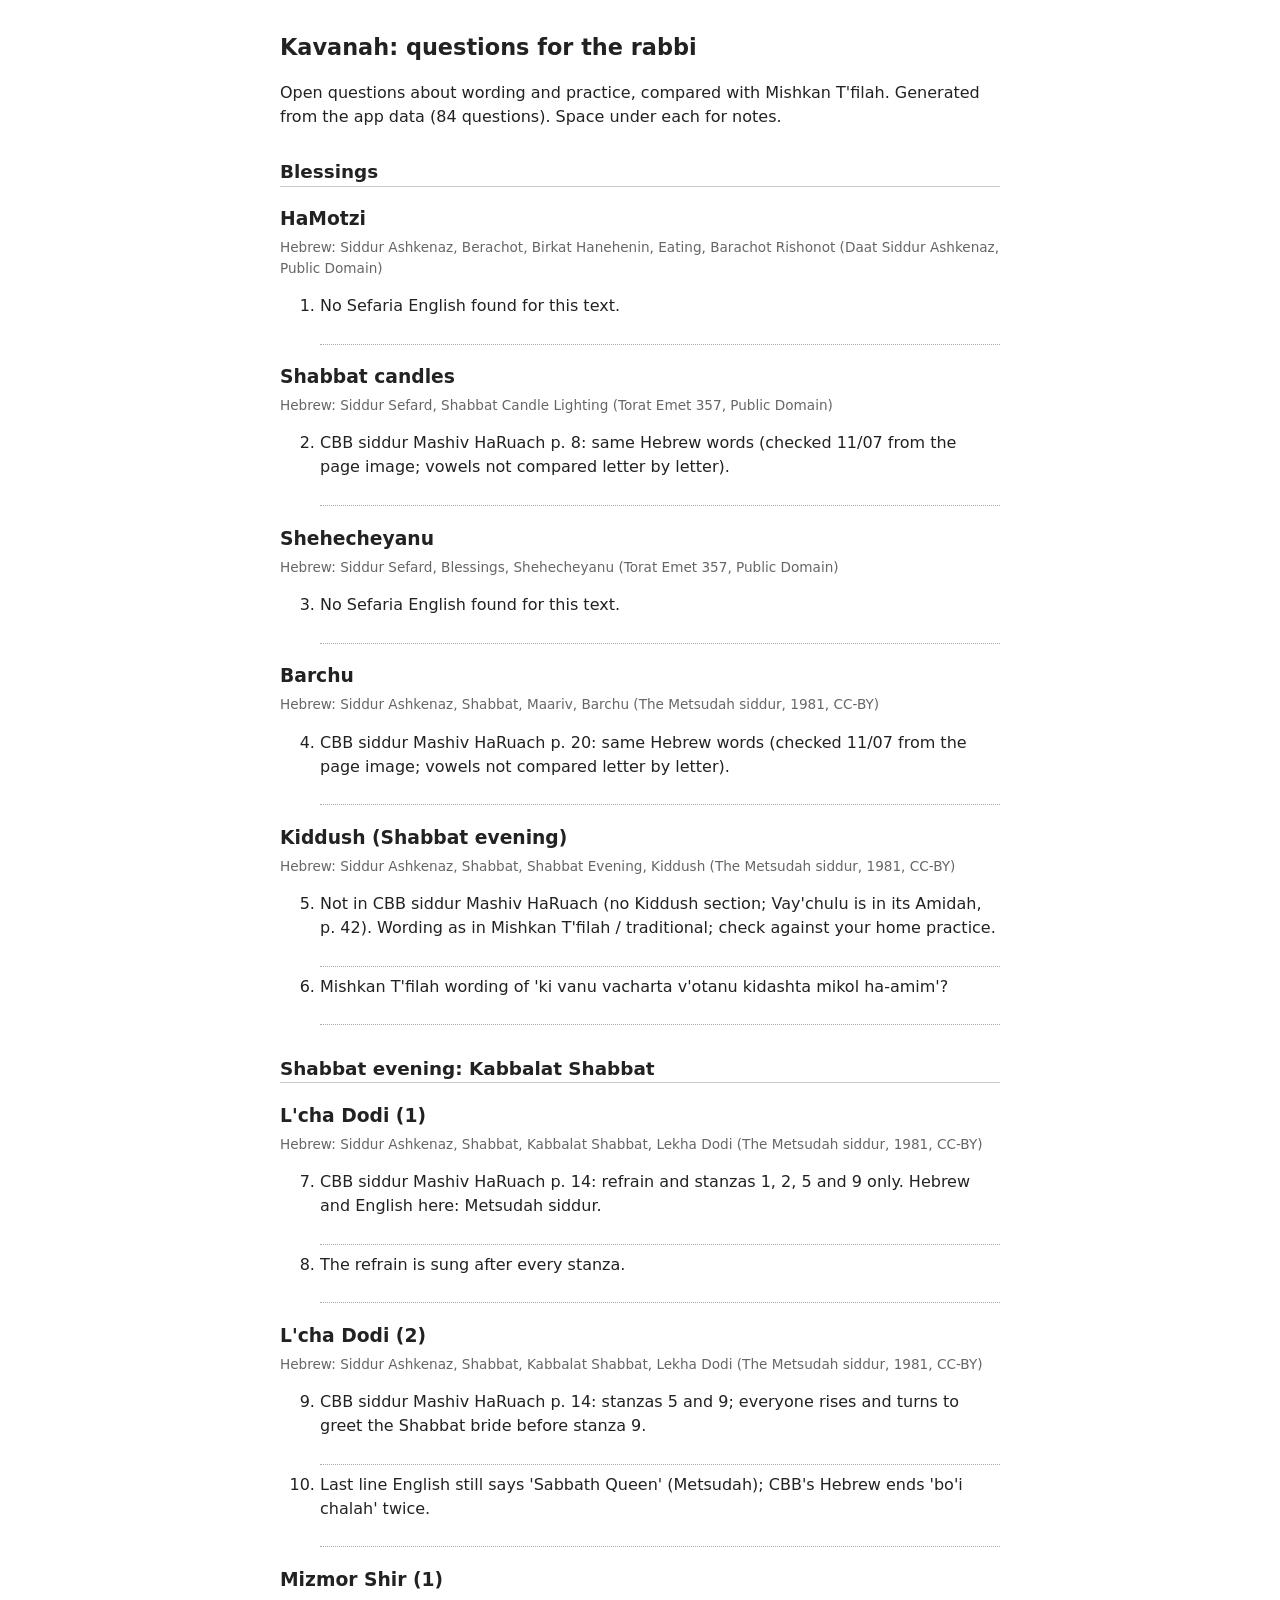
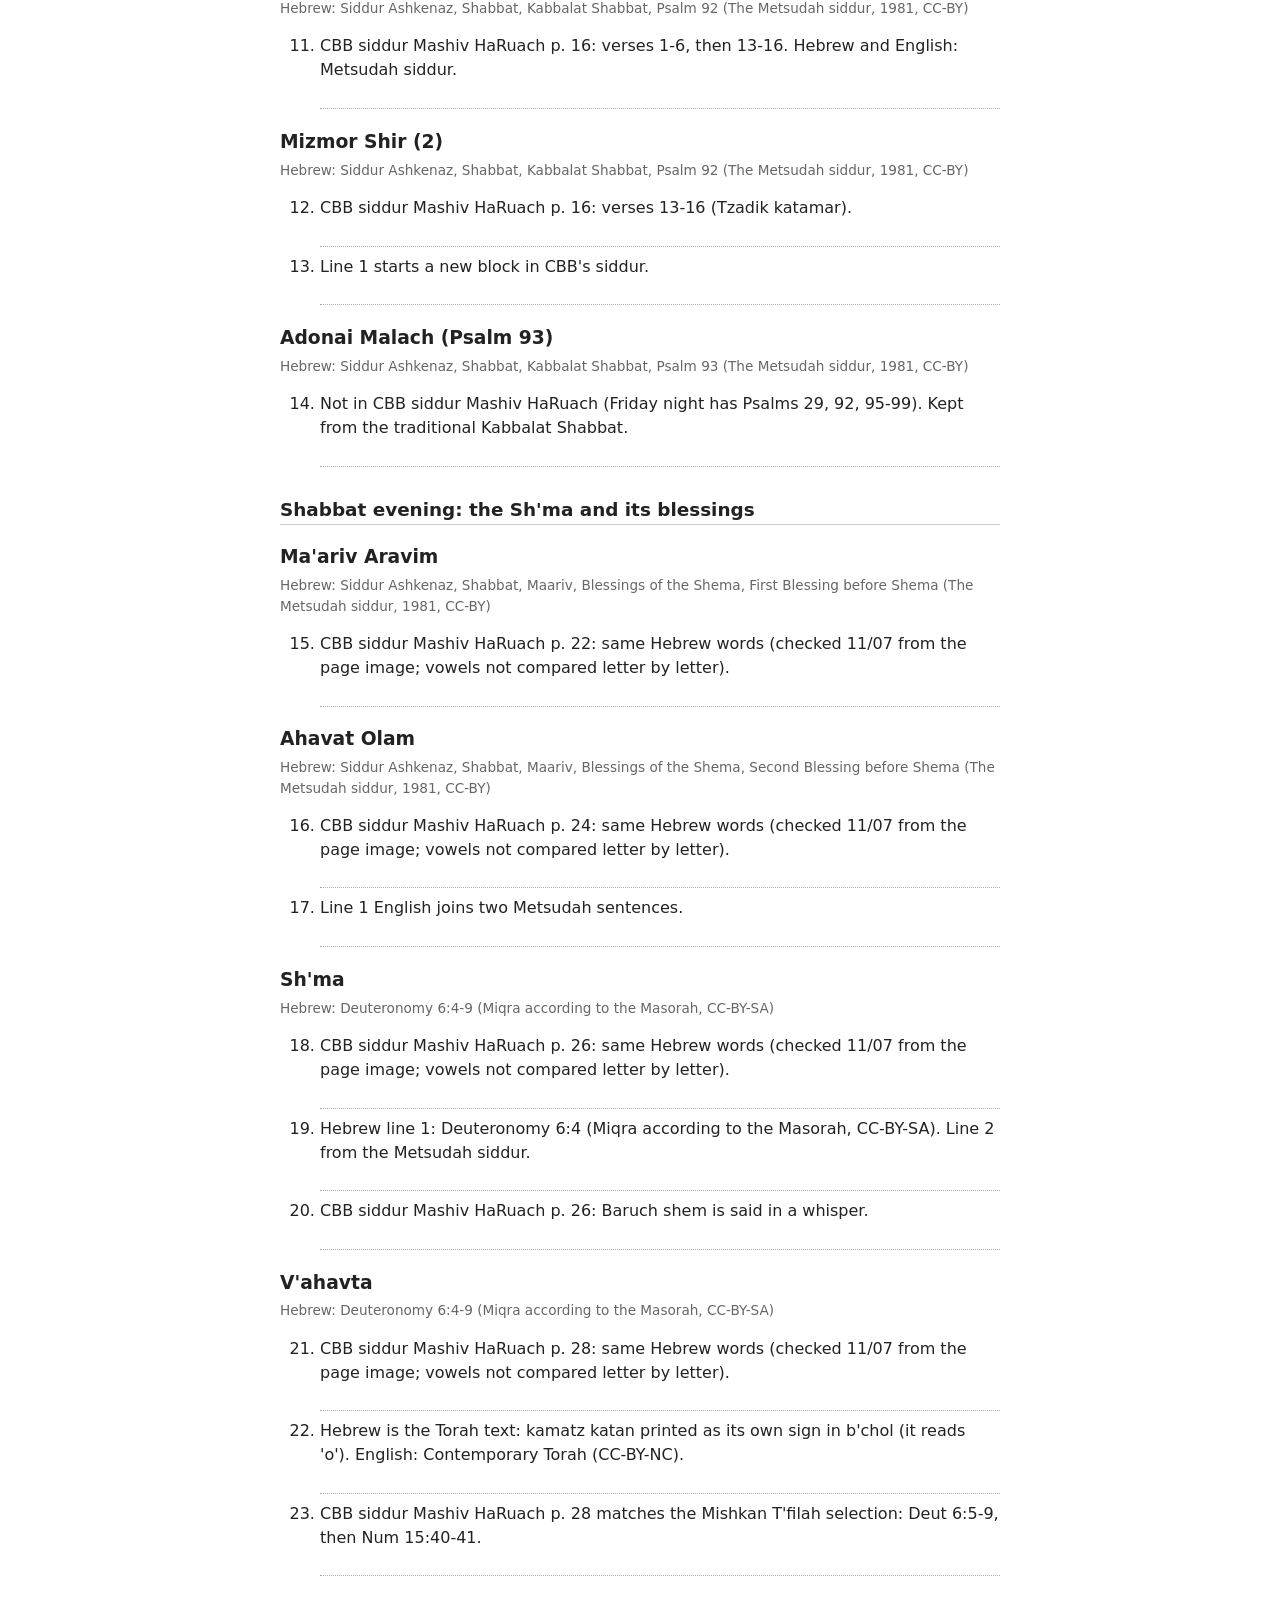
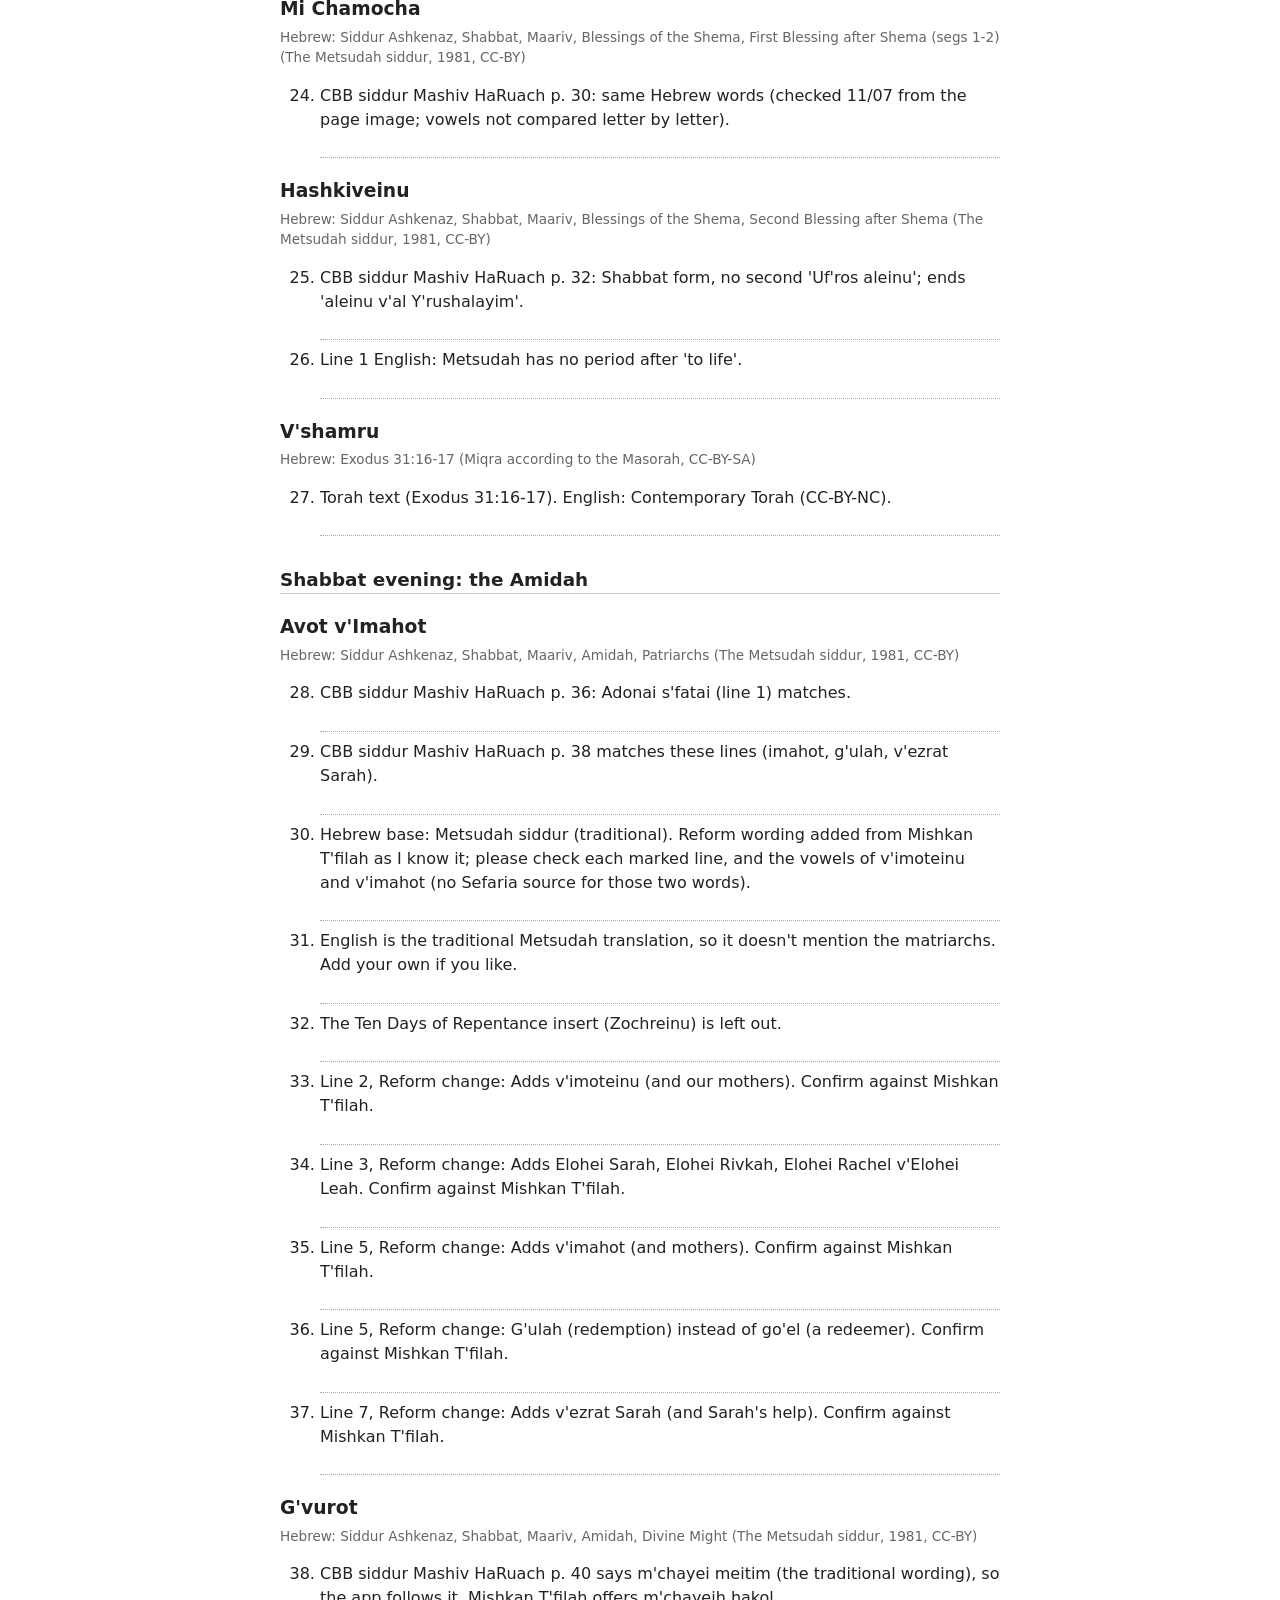
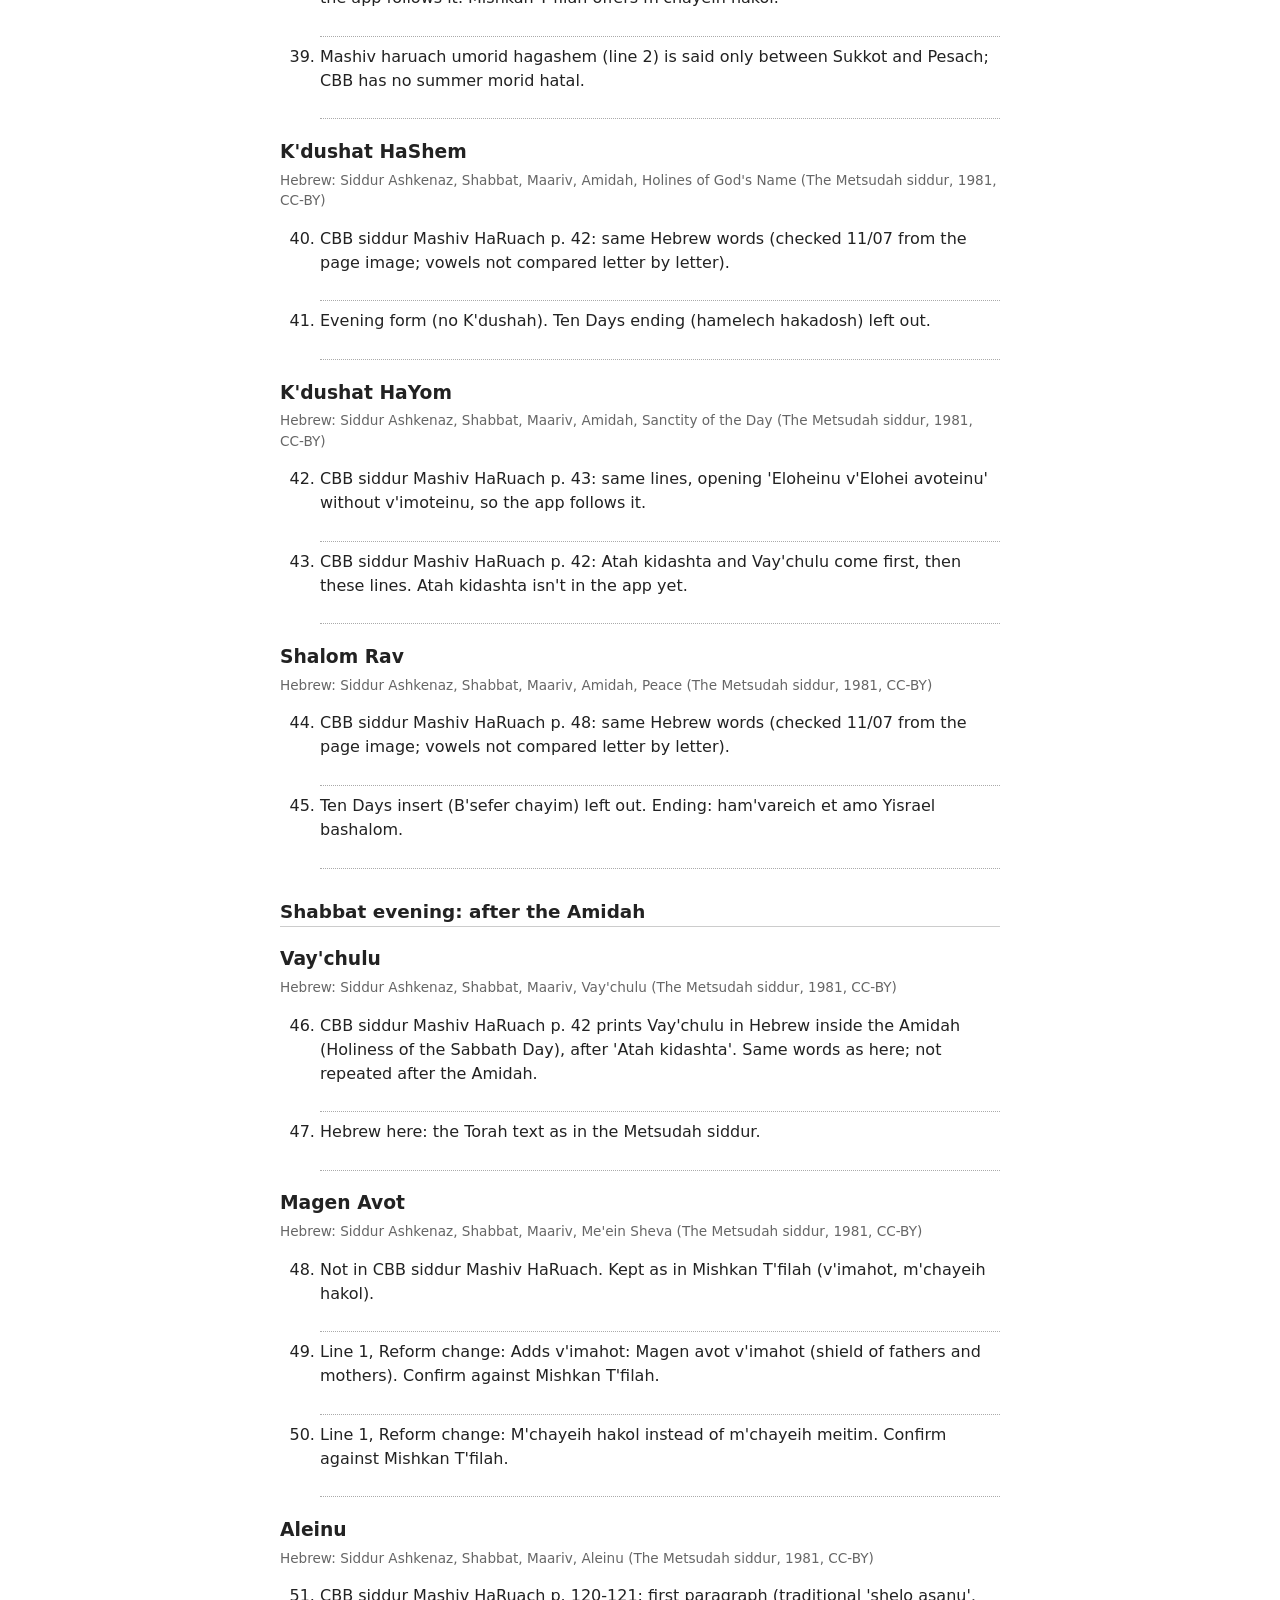
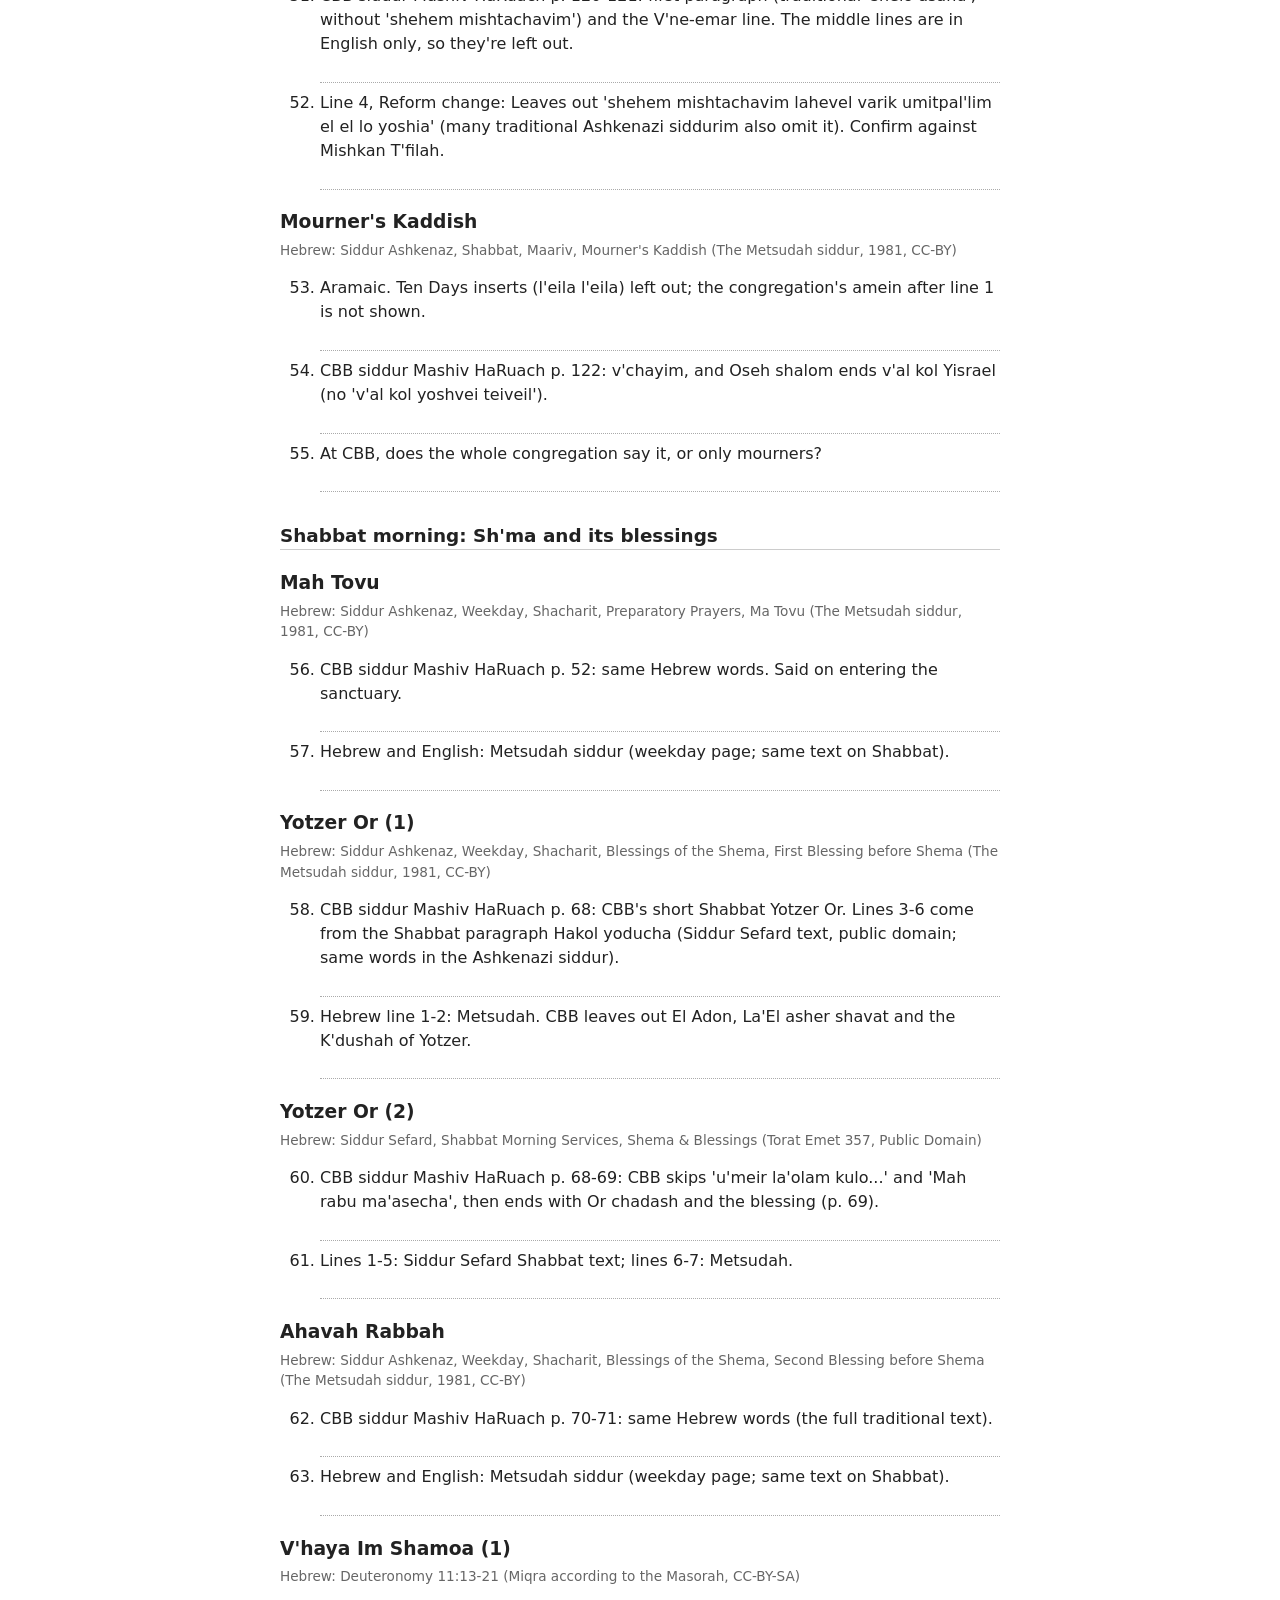
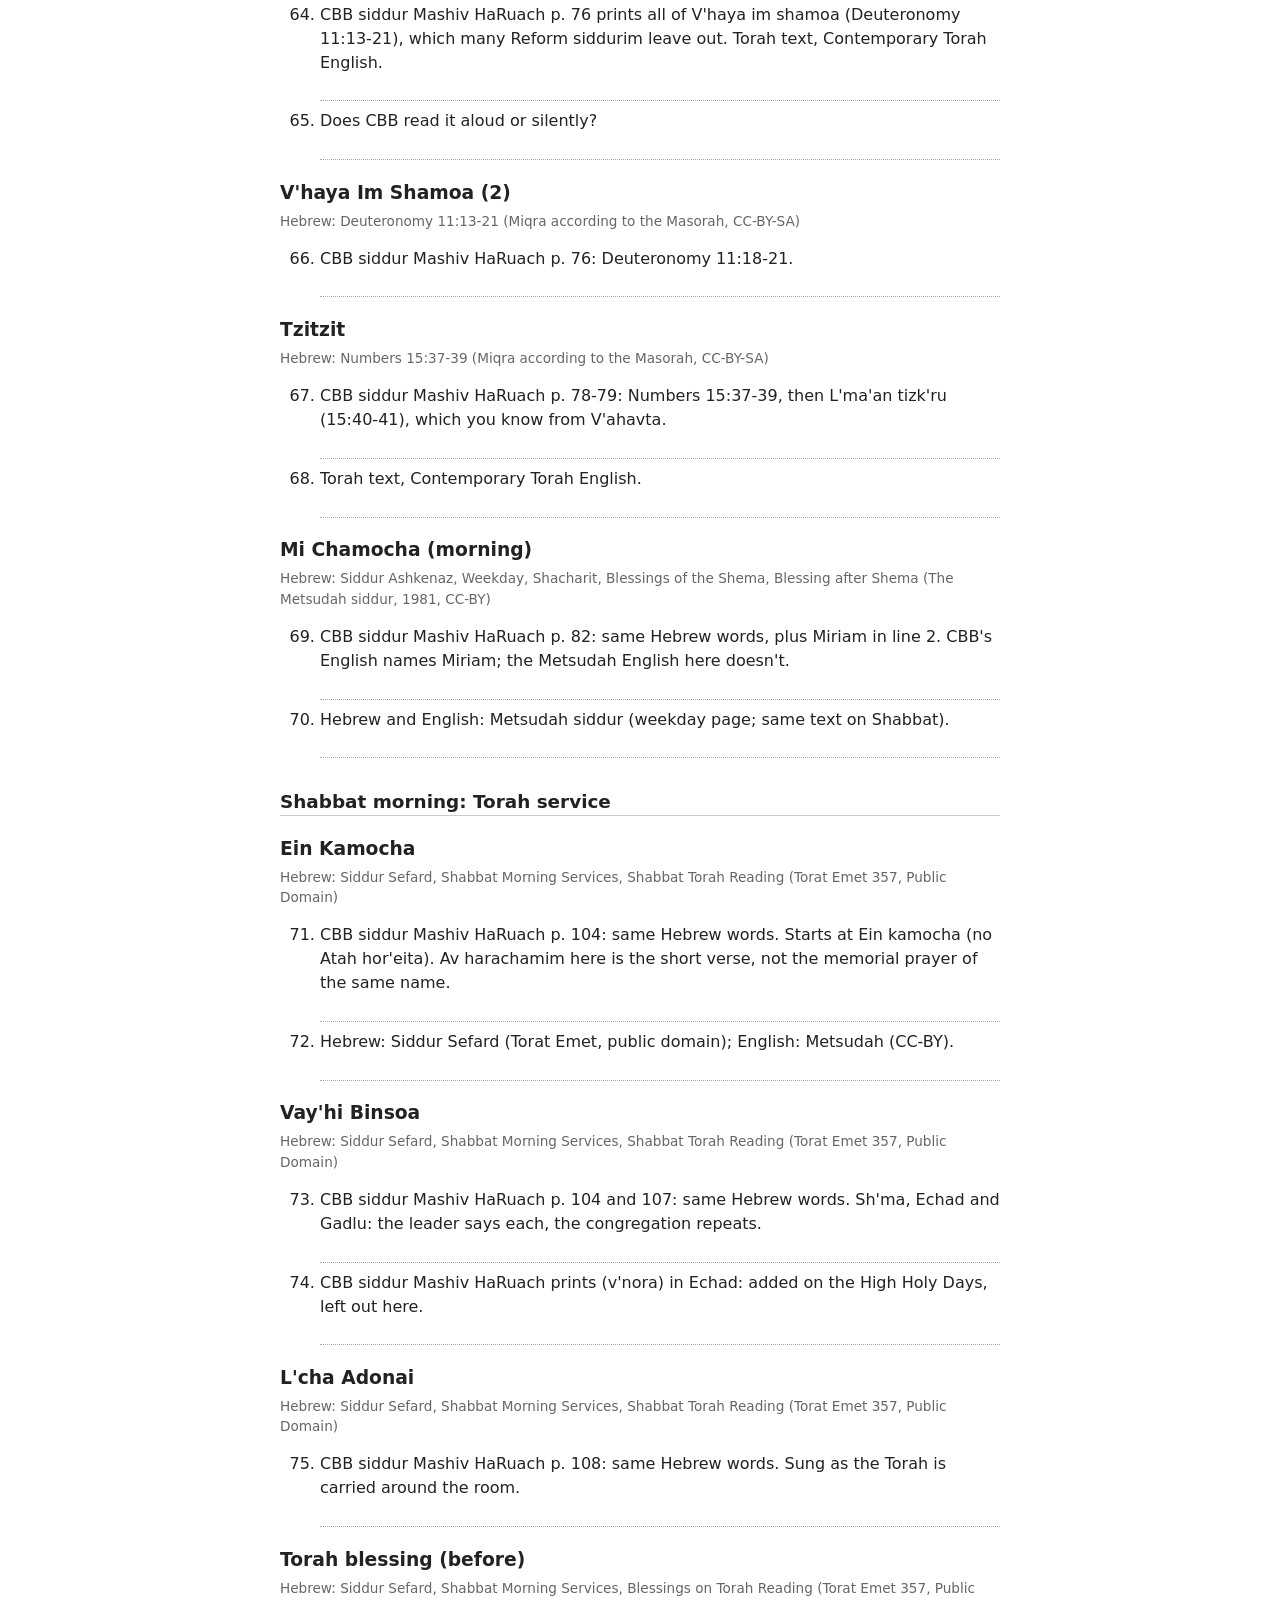
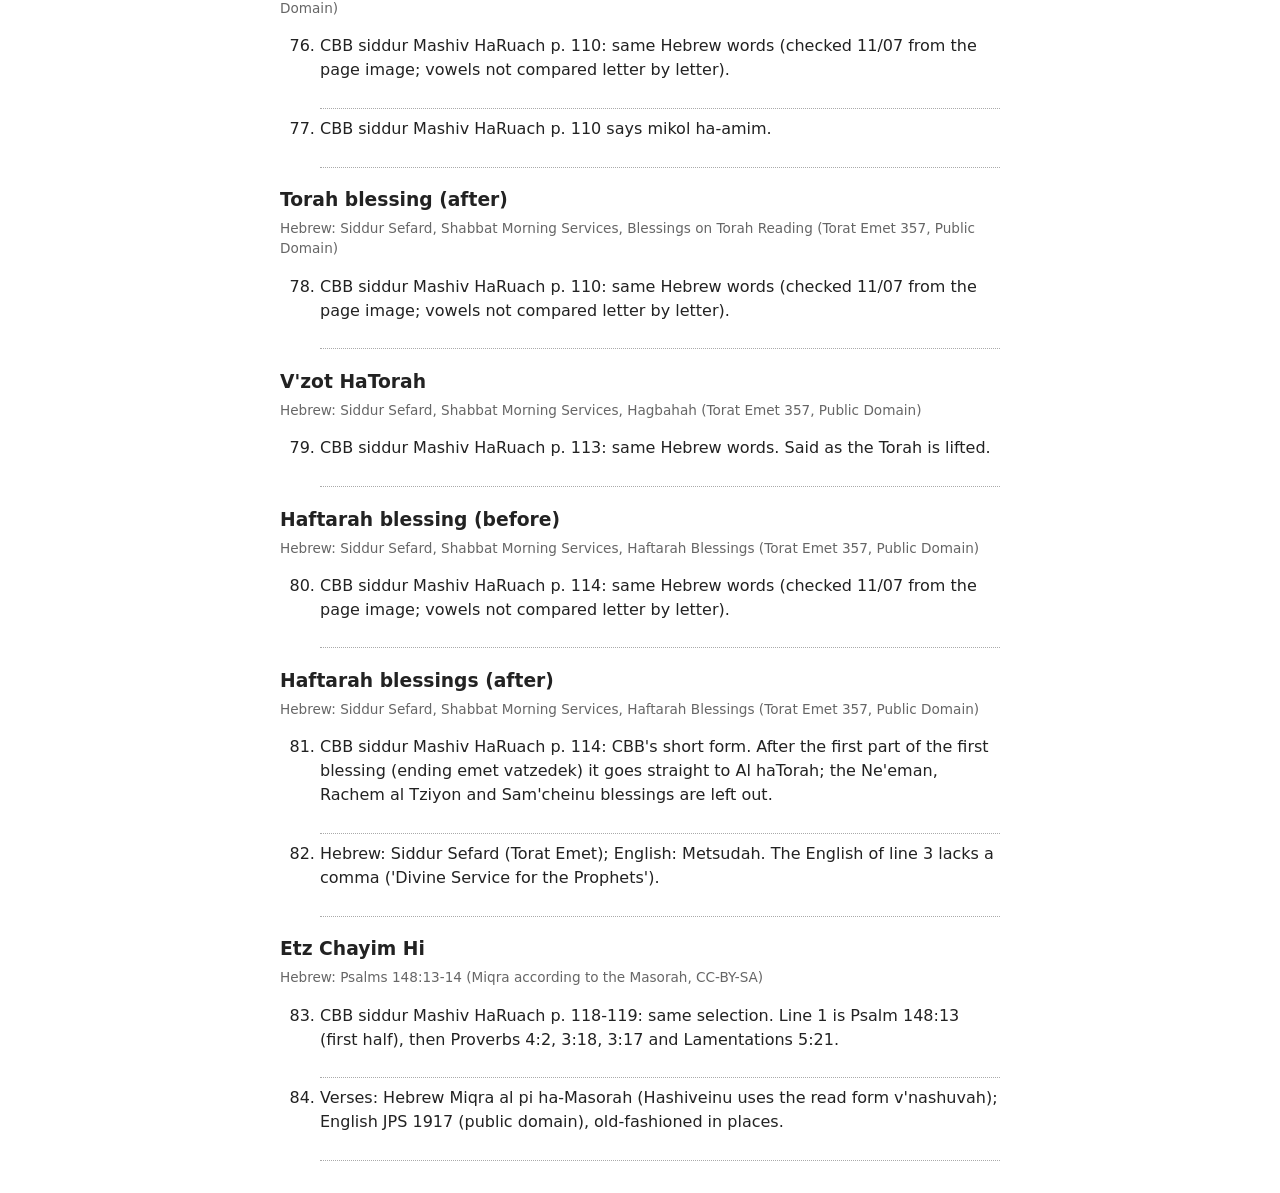
==== commit ff39edfa: "v29: Shabbat morning Sh'ma and its blessings (CBB) Co-Authored-By: Claude Opus 5.5 <noreply@anthropi" ====
--- a/questions.html
+++ b/questions.html
@@ -5,5 +5,5 @@
 .src{color:#666;font-size:.85em;margin:0} li{margin:.5em 0} .ans{border-bottom:1px dotted #aaa;height:1.6em}
 @media print{.ans{height:2.2em}}</style></head><body>
 <h1>Kavanah: questions for the rabbi</h1>
-<p>Open questions about wording and practice, compared with Mishkan T'filah. Generated from the app data (69 questions). Space under each for notes.</p>
-<h2>Blessings</h2><h3>HaMotzi</h3><p class="src">Hebrew: Siddur Ashkenaz, Berachot, Birkat Hanehenin, Eating, Barachot Rishonot (Daat Siddur Ashkenaz, Public Domain)</p><ol start="1"><li>No Sefaria English found for this text.<div class=ans></div></li></ol><h3>Shabbat candles</h3><p class="src">Hebrew: Siddur Sefard, Shabbat Candle Lighting (Torat Emet 357, Public Domain)</p><ol start="2"><li>CBB siddur Mashiv HaRuach p. 8: same Hebrew words (checked 11/07 from the page image; vowels not compared letter by letter).<div class=ans></div></li></ol><h3>Shehecheyanu</h3><p class="src">Hebrew: Siddur Sefard, Blessings, Shehecheyanu (Torat Emet 357, Public Domain)</p><ol start="3"><li>No Sefaria English found for this text.<div class=ans></div></li></ol><h3>Barchu</h3><p class="src">Hebrew: Siddur Ashkenaz, Shabbat, Maariv, Barchu (The Metsudah siddur, 1981, CC-BY)</p><ol start="4"><li>CBB siddur Mashiv HaRuach p. 20: same Hebrew words (checked 11/07 from the page image; vowels not compared letter by letter).<div class=ans></div></li></ol><h3>Kiddush (Shabbat evening)</h3><p class="src">Hebrew: Siddur Ashkenaz, Shabbat, Shabbat Evening, Kiddush (The Metsudah siddur, 1981, CC-BY)</p><ol start="5"><li>Not in CBB siddur Mashiv HaRuach (no Kiddush section; Vay&#x27;chulu is in its Amidah, p. 42). Wording as in Mishkan T&#x27;filah / traditional; check against your home practice.<div class=ans></div></li><li>Mishkan T&#x27;filah wording of &#x27;ki vanu vacharta v&#x27;otanu kidashta mikol ha-amim&#x27;?<div class=ans></div></li></ol><h2>Shabbat evening: Kabbalat Shabbat</h2><h3>L&#x27;cha Dodi (1)</h3><p class="src">Hebrew: Siddur Ashkenaz, Shabbat, Kabbalat Shabbat, Lekha Dodi (The Metsudah siddur, 1981, CC-BY)</p><ol start="7"><li>CBB siddur Mashiv HaRuach p. 14: refrain and stanzas 1, 2, 5 and 9 only. Hebrew and English here: Metsudah siddur.<div class=ans></div></li><li>The refrain is sung after every stanza.<div class=ans></div></li></ol><h3>L&#x27;cha Dodi (2)</h3><p class="src">Hebrew: Siddur Ashkenaz, Shabbat, Kabbalat Shabbat, Lekha Dodi (The Metsudah siddur, 1981, CC-BY)</p><ol start="9"><li>CBB siddur Mashiv HaRuach p. 14: stanzas 5 and 9; everyone rises and turns to greet the Shabbat bride before stanza 9.<div class=ans></div></li><li>Last line English still says &#x27;Sabbath Queen&#x27; (Metsudah); CBB&#x27;s Hebrew ends &#x27;bo&#x27;i chalah&#x27; twice.<div class=ans></div></li></ol><h3>Mizmor Shir (1)</h3><p class="src">Hebrew: Siddur Ashkenaz, Shabbat, Kabbalat Shabbat, Psalm 92 (The Metsudah siddur, 1981, CC-BY)</p><ol start="11"><li>CBB siddur Mashiv HaRuach p. 16: verses 1-6, then 13-16. Hebrew and English: Metsudah siddur.<div class=ans></div></li></ol><h3>Mizmor Shir (2)</h3><p class="src">Hebrew: Siddur Ashkenaz, Shabbat, Kabbalat Shabbat, Psalm 92 (The Metsudah siddur, 1981, CC-BY)</p><ol start="12"><li>CBB siddur Mashiv HaRuach p. 16: verses 13-16 (Tzadik katamar).<div class=ans></div></li><li>Line 1 starts a new block in CBB&#x27;s siddur.<div class=ans></div></li></ol><h3>Adonai Malach (Psalm 93)</h3><p class="src">Hebrew: Siddur Ashkenaz, Shabbat, Kabbalat Shabbat, Psalm 93 (The Metsudah siddur, 1981, CC-BY)</p><ol start="14"><li>Not in CBB siddur Mashiv HaRuach (Friday night has Psalms 29, 92, 95-99). Kept from the traditional Kabbalat Shabbat.<div class=ans></div></li></ol><h2>Shabbat evening: the Sh&#x27;ma and its blessings</h2><h3>Ma&#x27;ariv Aravim</h3><p class="src">Hebrew: Siddur Ashkenaz, Shabbat, Maariv, Blessings of the Shema, First Blessing before Shema (The Metsudah siddur, 1981, CC-BY)</p><ol start="15"><li>CBB siddur Mashiv HaRuach p. 22: same Hebrew words (checked 11/07 from the page image; vowels not compared letter by letter).<div class=ans></div></li></ol><h3>Ahavat Olam</h3><p class="src">Hebrew: Siddur Ashkenaz, Shabbat, Maariv, Blessings of the Shema, Second Blessing before Shema (The Metsudah siddur, 1981, CC-BY)</p><ol start="16"><li>CBB siddur Mashiv HaRuach p. 24: same Hebrew words (checked 11/07 from the page image; vowels not compared letter by letter).<div class=ans></div></li><li>Line 1 English joins two Metsudah sentences.<div class=ans></div></li></ol><h3>Sh&#x27;ma</h3><p class="src">Hebrew: Deuteronomy 6:4-9 (Miqra according to the Masorah, CC-BY-SA)</p><ol start="18"><li>CBB siddur Mashiv HaRuach p. 26: same Hebrew words (checked 11/07 from the page image; vowels not compared letter by letter).<div class=ans></div></li><li>Hebrew line 1: Deuteronomy 6:4 (Miqra according to the Masorah, CC-BY-SA). Line 2 from the Metsudah siddur.<div class=ans></div></li><li>CBB siddur Mashiv HaRuach p. 26: Baruch shem is said in a whisper.<div class=ans></div></li></ol><h3>V&#x27;ahavta</h3><p class="src">Hebrew: Deuteronomy 6:4-9 (Miqra according to the Masorah, CC-BY-SA)</p><ol start="21"><li>CBB siddur Mashiv HaRuach p. 28: same Hebrew words (checked 11/07 from the page image; vowels not compared letter by letter).<div class=ans></div></li><li>Hebrew is the Torah text: kamatz katan printed as its own sign in b&#x27;chol (it reads &#x27;o&#x27;). English: Contemporary Torah (CC-BY-NC).<div class=ans></div></li><li>CBB siddur Mashiv HaRuach p. 28 matches the Mishkan T&#x27;filah selection: Deut 6:5-9, then Num 15:40-41.<div class=ans></div></li></ol><h3>Mi Chamocha</h3><p class="src">Hebrew: Siddur Ashkenaz, Shabbat, Maariv, Blessings of the Shema, First Blessing after Shema (segs 1-2) (The Metsudah siddur, 1981, CC-BY)</p><ol start="24"><li>CBB siddur Mashiv HaRuach p. 30: same Hebrew words (checked 11/07 from the page image; vowels not compared letter by letter).<div class=ans></div></li></ol><h3>Hashkiveinu</h3><p class="src">Hebrew: Siddur Ashkenaz, Shabbat, Maariv, Blessings of the Shema, Second Blessing after Shema (The Metsudah siddur, 1981, CC-BY)</p><ol start="25"><li>CBB siddur Mashiv HaRuach p. 32: Shabbat form, no second &#x27;Uf&#x27;ros aleinu&#x27;; ends &#x27;aleinu v&#x27;al Y&#x27;rushalayim&#x27;.<div class=ans></div></li><li>Line 1 English: Metsudah has no period after &#x27;to life&#x27;.<div class=ans></div></li></ol><h3>V&#x27;shamru</h3><p class="src">Hebrew: Exodus 31:16-17 (Miqra according to the Masorah, CC-BY-SA)</p><ol start="27"><li>Torah text (Exodus 31:16-17). English: Contemporary Torah (CC-BY-NC).<div class=ans></div></li></ol><h2>Shabbat evening: the Amidah</h2><h3>Avot v&#x27;Imahot</h3><p class="src">Hebrew: Siddur Ashkenaz, Shabbat, Maariv, Amidah, Patriarchs (The Metsudah siddur, 1981, CC-BY)</p><ol start="28"><li>CBB siddur Mashiv HaRuach p. 36: Adonai s&#x27;fatai (line 1) matches.<div class=ans></div></li><li>CBB siddur Mashiv HaRuach p. 38 matches these lines (imahot, g&#x27;ulah, v&#x27;ezrat Sarah).<div class=ans></div></li><li>Hebrew base: Metsudah siddur (traditional). Reform wording added from Mishkan T&#x27;filah as I know it; please check each marked line, and the vowels of v&#x27;imoteinu and v&#x27;imahot (no Sefaria source for those two words).<div class=ans></div></li><li>English is the traditional Metsudah translation, so it doesn&#x27;t mention the matriarchs. Add your own if you like.<div class=ans></div></li><li>The Ten Days of Repentance insert (Zochreinu) is left out.<div class=ans></div></li><li>Line 2, Reform change: Adds v&#x27;imoteinu (and our mothers). Confirm against Mishkan T&#x27;filah.<div class=ans></div></li><li>Line 3, Reform change: Adds Elohei Sarah, Elohei Rivkah, Elohei Rachel v&#x27;Elohei Leah. Confirm against Mishkan T&#x27;filah.<div class=ans></div></li><li>Line 5, Reform change: Adds v&#x27;imahot (and mothers). Confirm against Mishkan T&#x27;filah.<div class=ans></div></li><li>Line 5, Reform change: G&#x27;ulah (redemption) instead of go&#x27;el (a redeemer). Confirm against Mishkan T&#x27;filah.<div class=ans></div></li><li>Line 7, Reform change: Adds v&#x27;ezrat Sarah (and Sarah&#x27;s help). Confirm against Mishkan T&#x27;filah.<div class=ans></div></li></ol><h3>G&#x27;vurot</h3><p class="src">Hebrew: Siddur Ashkenaz, Shabbat, Maariv, Amidah, Divine Might (The Metsudah siddur, 1981, CC-BY)</p><ol start="38"><li>CBB siddur Mashiv HaRuach p. 40 says m&#x27;chayei meitim (the traditional wording), so the app follows it. Mishkan T&#x27;filah offers m&#x27;chayeih hakol.<div class=ans></div></li><li>Mashiv haruach umorid hagashem (line 2) is said only between Sukkot and Pesach; CBB has no summer morid hatal.<div class=ans></div></li></ol><h3>K&#x27;dushat HaShem</h3><p class="src">Hebrew: Siddur Ashkenaz, Shabbat, Maariv, Amidah, Holines of God&#x27;s Name (The Metsudah siddur, 1981, CC-BY)</p><ol start="40"><li>CBB siddur Mashiv HaRuach p. 42: same Hebrew words (checked 11/07 from the page image; vowels not compared letter by letter).<div class=ans></div></li><li>Evening form (no K&#x27;dushah). Ten Days ending (hamelech hakadosh) left out.<div class=ans></div></li></ol><h3>K&#x27;dushat HaYom</h3><p class="src">Hebrew: Siddur Ashkenaz, Shabbat, Maariv, Amidah, Sanctity of the Day (The Metsudah siddur, 1981, CC-BY)</p><ol start="42"><li>CBB siddur Mashiv HaRuach p. 43: same lines, opening &#x27;Eloheinu v&#x27;Elohei avoteinu&#x27; without v&#x27;imoteinu, so the app follows it.<div class=ans></div></li><li>CBB siddur Mashiv HaRuach p. 42: Atah kidashta and Vay&#x27;chulu come first, then these lines. Atah kidashta isn&#x27;t in the app yet.<div class=ans></div></li></ol><h3>Shalom Rav</h3><p class="src">Hebrew: Siddur Ashkenaz, Shabbat, Maariv, Amidah, Peace (The Metsudah siddur, 1981, CC-BY)</p><ol start="44"><li>CBB siddur Mashiv HaRuach p. 48: same Hebrew words (checked 11/07 from the page image; vowels not compared letter by letter).<div class=ans></div></li><li>Ten Days insert (B&#x27;sefer chayim) left out. Ending: ham&#x27;vareich et amo Yisrael bashalom.<div class=ans></div></li></ol><h2>Shabbat evening: after the Amidah</h2><h3>Vay&#x27;chulu</h3><p class="src">Hebrew: Siddur Ashkenaz, Shabbat, Maariv, Vay&#x27;chulu (The Metsudah siddur, 1981, CC-BY)</p><ol start="46"><li>CBB siddur Mashiv HaRuach p. 42 prints Vay&#x27;chulu in Hebrew inside the Amidah (Holiness of the Sabbath Day), after &#x27;Atah kidashta&#x27;. Same words as here; not repeated after the Amidah.<div class=ans></div></li><li>Hebrew here: the Torah text as in the Metsudah siddur.<div class=ans></div></li></ol><h3>Magen Avot</h3><p class="src">Hebrew: Siddur Ashkenaz, Shabbat, Maariv, Me&#x27;ein Sheva (The Metsudah siddur, 1981, CC-BY)</p><ol start="48"><li>Not in CBB siddur Mashiv HaRuach. Kept as in Mishkan T&#x27;filah (v&#x27;imahot, m&#x27;chayeih hakol).<div class=ans></div></li><li>Line 1, Reform change: Adds v&#x27;imahot: Magen avot v&#x27;imahot (shield of fathers and mothers). Confirm against Mishkan T&#x27;filah.<div class=ans></div></li><li>Line 1, Reform change: M&#x27;chayeih hakol instead of m&#x27;chayeih meitim. Confirm against Mishkan T&#x27;filah.<div class=ans></div></li></ol><h3>Aleinu</h3><p class="src">Hebrew: Siddur Ashkenaz, Shabbat, Maariv, Aleinu (The Metsudah siddur, 1981, CC-BY)</p><ol start="51"><li>CBB siddur Mashiv HaRuach p. 120-121: first paragraph (traditional &#x27;shelo asanu&#x27;, without &#x27;shehem mishtachavim&#x27;) and the V&#x27;ne-emar line. The middle lines are in English only, so they&#x27;re left out.<div class=ans></div></li><li>Line 4, Reform change: Leaves out &#x27;shehem mishtachavim lahevel varik umitpal&#x27;lim el el lo yoshia&#x27; (many traditional Ashkenazi siddurim also omit it). Confirm against Mishkan T&#x27;filah.<div class=ans></div></li></ol><h3>Mourner&#x27;s Kaddish</h3><p class="src">Hebrew: Siddur Ashkenaz, Shabbat, Maariv, Mourner&#x27;s Kaddish (The Metsudah siddur, 1981, CC-BY)</p><ol start="53"><li>Aramaic. Ten Days inserts (l&#x27;eila l&#x27;eila) left out; the congregation&#x27;s amein after line 1 is not shown.<div class=ans></div></li><li>CBB siddur Mashiv HaRuach p. 122: v&#x27;chayim, and Oseh shalom ends v&#x27;al kol Yisrael (no &#x27;v&#x27;al kol yoshvei teiveil&#x27;).<div class=ans></div></li><li>At CBB, does the whole congregation say it, or only mourners?<div class=ans></div></li></ol><h2>Shabbat morning: Torah service</h2><h3>Ein Kamocha</h3><p class="src">Hebrew: Siddur Sefard, Shabbat Morning Services, Shabbat Torah Reading (Torat Emet 357, Public Domain)</p><ol start="56"><li>CBB siddur Mashiv HaRuach p. 104: same Hebrew words. Starts at Ein kamocha (no Atah hor&#x27;eita). Av harachamim here is the short verse, not the memorial prayer of the same name.<div class=ans></div></li><li>Hebrew: Siddur Sefard (Torat Emet, public domain); English: Metsudah (CC-BY).<div class=ans></div></li></ol><h3>Vay&#x27;hi Binsoa</h3><p class="src">Hebrew: Siddur Sefard, Shabbat Morning Services, Shabbat Torah Reading (Torat Emet 357, Public Domain)</p><ol start="58"><li>CBB siddur Mashiv HaRuach p. 104 and 107: same Hebrew words. Sh&#x27;ma, Echad and Gadlu: the leader says each, the congregation repeats.<div class=ans></div></li><li>CBB siddur Mashiv HaRuach prints (v&#x27;nora) in Echad: added on the High Holy Days, left out here.<div class=ans></div></li></ol><h3>L&#x27;cha Adonai</h3><p class="src">Hebrew: Siddur Sefard, Shabbat Morning Services, Shabbat Torah Reading (Torat Emet 357, Public Domain)</p><ol start="60"><li>CBB siddur Mashiv HaRuach p. 108: same Hebrew words. Sung as the Torah is carried around the room.<div class=ans></div></li></ol><h3>Torah blessing (before)</h3><p class="src">Hebrew: Siddur Sefard, Shabbat Morning Services, Blessings on Torah Reading (Torat Emet 357, Public Domain)</p><ol start="61"><li>CBB siddur Mashiv HaRuach p. 110: same Hebrew words (checked 11/07 from the page image; vowels not compared letter by letter).<div class=ans></div></li><li>CBB siddur Mashiv HaRuach p. 110 says mikol ha-amim.<div class=ans></div></li></ol><h3>Torah blessing (after)</h3><p class="src">Hebrew: Siddur Sefard, Shabbat Morning Services, Blessings on Torah Reading (Torat Emet 357, Public Domain)</p><ol start="63"><li>CBB siddur Mashiv HaRuach p. 110: same Hebrew words (checked 11/07 from the page image; vowels not compared letter by letter).<div class=ans></div></li></ol><h3>V&#x27;zot HaTorah</h3><p class="src">Hebrew: Siddur Sefard, Shabbat Morning Services, Hagbahah (Torat Emet 357, Public Domain)</p><ol start="64"><li>CBB siddur Mashiv HaRuach p. 113: same Hebrew words. Said as the Torah is lifted.<div class=ans></div></li></ol><h3>Haftarah blessing (before)</h3><p class="src">Hebrew: Siddur Sefard, Shabbat Morning Services, Haftarah Blessings (Torat Emet 357, Public Domain)</p><ol start="65"><li>CBB siddur Mashiv HaRuach p. 114: same Hebrew words (checked 11/07 from the page image; vowels not compared letter by letter).<div class=ans></div></li></ol><h3>Haftarah blessings (after)</h3><p class="src">Hebrew: Siddur Sefard, Shabbat Morning Services, Haftarah Blessings (Torat Emet 357, Public Domain)</p><ol start="66"><li>CBB siddur Mashiv HaRuach p. 114: CBB&#x27;s short form. After the first part of the first blessing (ending emet vatzedek) it goes straight to Al haTorah; the Ne&#x27;eman, Rachem al Tziyon and Sam&#x27;cheinu blessings are left out.<div class=ans></div></li><li>Hebrew: Siddur Sefard (Torat Emet); English: Metsudah. The English of line 3 lacks a comma (&#x27;Divine Service for the Prophets&#x27;).<div class=ans></div></li></ol><h3>Etz Chayim Hi</h3><p class="src">Hebrew: Psalms 148:13-14 (Miqra according to the Masorah, CC-BY-SA)</p><ol start="68"><li>CBB siddur Mashiv HaRuach p. 118-119: same selection. Line 1 is Psalm 148:13 (first half), then Proverbs 4:2, 3:18, 3:17 and Lamentations 5:21.<div class=ans></div></li><li>Verses: Hebrew Miqra al pi ha-Masorah (Hashiveinu uses the read form v&#x27;nashuvah); English JPS 1917 (public domain), old-fashioned in places.<div class=ans></div></li></ol></body></html>+<p>Open questions about wording and practice, compared with Mishkan T'filah. Generated from the app data (84 questions). Space under each for notes.</p>
+<h2>Blessings</h2><h3>HaMotzi</h3><p class="src">Hebrew: Siddur Ashkenaz, Berachot, Birkat Hanehenin, Eating, Barachot Rishonot (Daat Siddur Ashkenaz, Public Domain)</p><ol start="1"><li>No Sefaria English found for this text.<div class=ans></div></li></ol><h3>Shabbat candles</h3><p class="src">Hebrew: Siddur Sefard, Shabbat Candle Lighting (Torat Emet 357, Public Domain)</p><ol start="2"><li>CBB siddur Mashiv HaRuach p. 8: same Hebrew words (checked 11/07 from the page image; vowels not compared letter by letter).<div class=ans></div></li></ol><h3>Shehecheyanu</h3><p class="src">Hebrew: Siddur Sefard, Blessings, Shehecheyanu (Torat Emet 357, Public Domain)</p><ol start="3"><li>No Sefaria English found for this text.<div class=ans></div></li></ol><h3>Barchu</h3><p class="src">Hebrew: Siddur Ashkenaz, Shabbat, Maariv, Barchu (The Metsudah siddur, 1981, CC-BY)</p><ol start="4"><li>CBB siddur Mashiv HaRuach p. 20: same Hebrew words (checked 11/07 from the page image; vowels not compared letter by letter).<div class=ans></div></li></ol><h3>Kiddush (Shabbat evening)</h3><p class="src">Hebrew: Siddur Ashkenaz, Shabbat, Shabbat Evening, Kiddush (The Metsudah siddur, 1981, CC-BY)</p><ol start="5"><li>Not in CBB siddur Mashiv HaRuach (no Kiddush section; Vay&#x27;chulu is in its Amidah, p. 42). Wording as in Mishkan T&#x27;filah / traditional; check against your home practice.<div class=ans></div></li><li>Mishkan T&#x27;filah wording of &#x27;ki vanu vacharta v&#x27;otanu kidashta mikol ha-amim&#x27;?<div class=ans></div></li></ol><h2>Shabbat evening: Kabbalat Shabbat</h2><h3>L&#x27;cha Dodi (1)</h3><p class="src">Hebrew: Siddur Ashkenaz, Shabbat, Kabbalat Shabbat, Lekha Dodi (The Metsudah siddur, 1981, CC-BY)</p><ol start="7"><li>CBB siddur Mashiv HaRuach p. 14: refrain and stanzas 1, 2, 5 and 9 only. Hebrew and English here: Metsudah siddur.<div class=ans></div></li><li>The refrain is sung after every stanza.<div class=ans></div></li></ol><h3>L&#x27;cha Dodi (2)</h3><p class="src">Hebrew: Siddur Ashkenaz, Shabbat, Kabbalat Shabbat, Lekha Dodi (The Metsudah siddur, 1981, CC-BY)</p><ol start="9"><li>CBB siddur Mashiv HaRuach p. 14: stanzas 5 and 9; everyone rises and turns to greet the Shabbat bride before stanza 9.<div class=ans></div></li><li>Last line English still says &#x27;Sabbath Queen&#x27; (Metsudah); CBB&#x27;s Hebrew ends &#x27;bo&#x27;i chalah&#x27; twice.<div class=ans></div></li></ol><h3>Mizmor Shir (1)</h3><p class="src">Hebrew: Siddur Ashkenaz, Shabbat, Kabbalat Shabbat, Psalm 92 (The Metsudah siddur, 1981, CC-BY)</p><ol start="11"><li>CBB siddur Mashiv HaRuach p. 16: verses 1-6, then 13-16. Hebrew and English: Metsudah siddur.<div class=ans></div></li></ol><h3>Mizmor Shir (2)</h3><p class="src">Hebrew: Siddur Ashkenaz, Shabbat, Kabbalat Shabbat, Psalm 92 (The Metsudah siddur, 1981, CC-BY)</p><ol start="12"><li>CBB siddur Mashiv HaRuach p. 16: verses 13-16 (Tzadik katamar).<div class=ans></div></li><li>Line 1 starts a new block in CBB&#x27;s siddur.<div class=ans></div></li></ol><h3>Adonai Malach (Psalm 93)</h3><p class="src">Hebrew: Siddur Ashkenaz, Shabbat, Kabbalat Shabbat, Psalm 93 (The Metsudah siddur, 1981, CC-BY)</p><ol start="14"><li>Not in CBB siddur Mashiv HaRuach (Friday night has Psalms 29, 92, 95-99). Kept from the traditional Kabbalat Shabbat.<div class=ans></div></li></ol><h2>Shabbat evening: the Sh&#x27;ma and its blessings</h2><h3>Ma&#x27;ariv Aravim</h3><p class="src">Hebrew: Siddur Ashkenaz, Shabbat, Maariv, Blessings of the Shema, First Blessing before Shema (The Metsudah siddur, 1981, CC-BY)</p><ol start="15"><li>CBB siddur Mashiv HaRuach p. 22: same Hebrew words (checked 11/07 from the page image; vowels not compared letter by letter).<div class=ans></div></li></ol><h3>Ahavat Olam</h3><p class="src">Hebrew: Siddur Ashkenaz, Shabbat, Maariv, Blessings of the Shema, Second Blessing before Shema (The Metsudah siddur, 1981, CC-BY)</p><ol start="16"><li>CBB siddur Mashiv HaRuach p. 24: same Hebrew words (checked 11/07 from the page image; vowels not compared letter by letter).<div class=ans></div></li><li>Line 1 English joins two Metsudah sentences.<div class=ans></div></li></ol><h3>Sh&#x27;ma</h3><p class="src">Hebrew: Deuteronomy 6:4-9 (Miqra according to the Masorah, CC-BY-SA)</p><ol start="18"><li>CBB siddur Mashiv HaRuach p. 26: same Hebrew words (checked 11/07 from the page image; vowels not compared letter by letter).<div class=ans></div></li><li>Hebrew line 1: Deuteronomy 6:4 (Miqra according to the Masorah, CC-BY-SA). Line 2 from the Metsudah siddur.<div class=ans></div></li><li>CBB siddur Mashiv HaRuach p. 26: Baruch shem is said in a whisper.<div class=ans></div></li></ol><h3>V&#x27;ahavta</h3><p class="src">Hebrew: Deuteronomy 6:4-9 (Miqra according to the Masorah, CC-BY-SA)</p><ol start="21"><li>CBB siddur Mashiv HaRuach p. 28: same Hebrew words (checked 11/07 from the page image; vowels not compared letter by letter).<div class=ans></div></li><li>Hebrew is the Torah text: kamatz katan printed as its own sign in b&#x27;chol (it reads &#x27;o&#x27;). English: Contemporary Torah (CC-BY-NC).<div class=ans></div></li><li>CBB siddur Mashiv HaRuach p. 28 matches the Mishkan T&#x27;filah selection: Deut 6:5-9, then Num 15:40-41.<div class=ans></div></li></ol><h3>Mi Chamocha</h3><p class="src">Hebrew: Siddur Ashkenaz, Shabbat, Maariv, Blessings of the Shema, First Blessing after Shema (segs 1-2) (The Metsudah siddur, 1981, CC-BY)</p><ol start="24"><li>CBB siddur Mashiv HaRuach p. 30: same Hebrew words (checked 11/07 from the page image; vowels not compared letter by letter).<div class=ans></div></li></ol><h3>Hashkiveinu</h3><p class="src">Hebrew: Siddur Ashkenaz, Shabbat, Maariv, Blessings of the Shema, Second Blessing after Shema (The Metsudah siddur, 1981, CC-BY)</p><ol start="25"><li>CBB siddur Mashiv HaRuach p. 32: Shabbat form, no second &#x27;Uf&#x27;ros aleinu&#x27;; ends &#x27;aleinu v&#x27;al Y&#x27;rushalayim&#x27;.<div class=ans></div></li><li>Line 1 English: Metsudah has no period after &#x27;to life&#x27;.<div class=ans></div></li></ol><h3>V&#x27;shamru</h3><p class="src">Hebrew: Exodus 31:16-17 (Miqra according to the Masorah, CC-BY-SA)</p><ol start="27"><li>Torah text (Exodus 31:16-17). English: Contemporary Torah (CC-BY-NC).<div class=ans></div></li></ol><h2>Shabbat evening: the Amidah</h2><h3>Avot v&#x27;Imahot</h3><p class="src">Hebrew: Siddur Ashkenaz, Shabbat, Maariv, Amidah, Patriarchs (The Metsudah siddur, 1981, CC-BY)</p><ol start="28"><li>CBB siddur Mashiv HaRuach p. 36: Adonai s&#x27;fatai (line 1) matches.<div class=ans></div></li><li>CBB siddur Mashiv HaRuach p. 38 matches these lines (imahot, g&#x27;ulah, v&#x27;ezrat Sarah).<div class=ans></div></li><li>Hebrew base: Metsudah siddur (traditional). Reform wording added from Mishkan T&#x27;filah as I know it; please check each marked line, and the vowels of v&#x27;imoteinu and v&#x27;imahot (no Sefaria source for those two words).<div class=ans></div></li><li>English is the traditional Metsudah translation, so it doesn&#x27;t mention the matriarchs. Add your own if you like.<div class=ans></div></li><li>The Ten Days of Repentance insert (Zochreinu) is left out.<div class=ans></div></li><li>Line 2, Reform change: Adds v&#x27;imoteinu (and our mothers). Confirm against Mishkan T&#x27;filah.<div class=ans></div></li><li>Line 3, Reform change: Adds Elohei Sarah, Elohei Rivkah, Elohei Rachel v&#x27;Elohei Leah. Confirm against Mishkan T&#x27;filah.<div class=ans></div></li><li>Line 5, Reform change: Adds v&#x27;imahot (and mothers). Confirm against Mishkan T&#x27;filah.<div class=ans></div></li><li>Line 5, Reform change: G&#x27;ulah (redemption) instead of go&#x27;el (a redeemer). Confirm against Mishkan T&#x27;filah.<div class=ans></div></li><li>Line 7, Reform change: Adds v&#x27;ezrat Sarah (and Sarah&#x27;s help). Confirm against Mishkan T&#x27;filah.<div class=ans></div></li></ol><h3>G&#x27;vurot</h3><p class="src">Hebrew: Siddur Ashkenaz, Shabbat, Maariv, Amidah, Divine Might (The Metsudah siddur, 1981, CC-BY)</p><ol start="38"><li>CBB siddur Mashiv HaRuach p. 40 says m&#x27;chayei meitim (the traditional wording), so the app follows it. Mishkan T&#x27;filah offers m&#x27;chayeih hakol.<div class=ans></div></li><li>Mashiv haruach umorid hagashem (line 2) is said only between Sukkot and Pesach; CBB has no summer morid hatal.<div class=ans></div></li></ol><h3>K&#x27;dushat HaShem</h3><p class="src">Hebrew: Siddur Ashkenaz, Shabbat, Maariv, Amidah, Holines of God&#x27;s Name (The Metsudah siddur, 1981, CC-BY)</p><ol start="40"><li>CBB siddur Mashiv HaRuach p. 42: same Hebrew words (checked 11/07 from the page image; vowels not compared letter by letter).<div class=ans></div></li><li>Evening form (no K&#x27;dushah). Ten Days ending (hamelech hakadosh) left out.<div class=ans></div></li></ol><h3>K&#x27;dushat HaYom</h3><p class="src">Hebrew: Siddur Ashkenaz, Shabbat, Maariv, Amidah, Sanctity of the Day (The Metsudah siddur, 1981, CC-BY)</p><ol start="42"><li>CBB siddur Mashiv HaRuach p. 43: same lines, opening &#x27;Eloheinu v&#x27;Elohei avoteinu&#x27; without v&#x27;imoteinu, so the app follows it.<div class=ans></div></li><li>CBB siddur Mashiv HaRuach p. 42: Atah kidashta and Vay&#x27;chulu come first, then these lines. Atah kidashta isn&#x27;t in the app yet.<div class=ans></div></li></ol><h3>Shalom Rav</h3><p class="src">Hebrew: Siddur Ashkenaz, Shabbat, Maariv, Amidah, Peace (The Metsudah siddur, 1981, CC-BY)</p><ol start="44"><li>CBB siddur Mashiv HaRuach p. 48: same Hebrew words (checked 11/07 from the page image; vowels not compared letter by letter).<div class=ans></div></li><li>Ten Days insert (B&#x27;sefer chayim) left out. Ending: ham&#x27;vareich et amo Yisrael bashalom.<div class=ans></div></li></ol><h2>Shabbat evening: after the Amidah</h2><h3>Vay&#x27;chulu</h3><p class="src">Hebrew: Siddur Ashkenaz, Shabbat, Maariv, Vay&#x27;chulu (The Metsudah siddur, 1981, CC-BY)</p><ol start="46"><li>CBB siddur Mashiv HaRuach p. 42 prints Vay&#x27;chulu in Hebrew inside the Amidah (Holiness of the Sabbath Day), after &#x27;Atah kidashta&#x27;. Same words as here; not repeated after the Amidah.<div class=ans></div></li><li>Hebrew here: the Torah text as in the Metsudah siddur.<div class=ans></div></li></ol><h3>Magen Avot</h3><p class="src">Hebrew: Siddur Ashkenaz, Shabbat, Maariv, Me&#x27;ein Sheva (The Metsudah siddur, 1981, CC-BY)</p><ol start="48"><li>Not in CBB siddur Mashiv HaRuach. Kept as in Mishkan T&#x27;filah (v&#x27;imahot, m&#x27;chayeih hakol).<div class=ans></div></li><li>Line 1, Reform change: Adds v&#x27;imahot: Magen avot v&#x27;imahot (shield of fathers and mothers). Confirm against Mishkan T&#x27;filah.<div class=ans></div></li><li>Line 1, Reform change: M&#x27;chayeih hakol instead of m&#x27;chayeih meitim. Confirm against Mishkan T&#x27;filah.<div class=ans></div></li></ol><h3>Aleinu</h3><p class="src">Hebrew: Siddur Ashkenaz, Shabbat, Maariv, Aleinu (The Metsudah siddur, 1981, CC-BY)</p><ol start="51"><li>CBB siddur Mashiv HaRuach p. 120-121: first paragraph (traditional &#x27;shelo asanu&#x27;, without &#x27;shehem mishtachavim&#x27;) and the V&#x27;ne-emar line. The middle lines are in English only, so they&#x27;re left out.<div class=ans></div></li><li>Line 4, Reform change: Leaves out &#x27;shehem mishtachavim lahevel varik umitpal&#x27;lim el el lo yoshia&#x27; (many traditional Ashkenazi siddurim also omit it). Confirm against Mishkan T&#x27;filah.<div class=ans></div></li></ol><h3>Mourner&#x27;s Kaddish</h3><p class="src">Hebrew: Siddur Ashkenaz, Shabbat, Maariv, Mourner&#x27;s Kaddish (The Metsudah siddur, 1981, CC-BY)</p><ol start="53"><li>Aramaic. Ten Days inserts (l&#x27;eila l&#x27;eila) left out; the congregation&#x27;s amein after line 1 is not shown.<div class=ans></div></li><li>CBB siddur Mashiv HaRuach p. 122: v&#x27;chayim, and Oseh shalom ends v&#x27;al kol Yisrael (no &#x27;v&#x27;al kol yoshvei teiveil&#x27;).<div class=ans></div></li><li>At CBB, does the whole congregation say it, or only mourners?<div class=ans></div></li></ol><h2>Shabbat morning: Sh&#x27;ma and its blessings</h2><h3>Mah Tovu</h3><p class="src">Hebrew: Siddur Ashkenaz, Weekday, Shacharit, Preparatory Prayers, Ma Tovu (The Metsudah siddur, 1981, CC-BY)</p><ol start="56"><li>CBB siddur Mashiv HaRuach p. 52: same Hebrew words. Said on entering the sanctuary.<div class=ans></div></li><li>Hebrew and English: Metsudah siddur (weekday page; same text on Shabbat).<div class=ans></div></li></ol><h3>Yotzer Or (1)</h3><p class="src">Hebrew: Siddur Ashkenaz, Weekday, Shacharit, Blessings of the Shema, First Blessing before Shema (The Metsudah siddur, 1981, CC-BY)</p><ol start="58"><li>CBB siddur Mashiv HaRuach p. 68: CBB&#x27;s short Shabbat Yotzer Or. Lines 3-6 come from the Shabbat paragraph Hakol yoducha (Siddur Sefard text, public domain; same words in the Ashkenazi siddur).<div class=ans></div></li><li>Hebrew line 1-2: Metsudah. CBB leaves out El Adon, La&#x27;El asher shavat and the K&#x27;dushah of Yotzer.<div class=ans></div></li></ol><h3>Yotzer Or (2)</h3><p class="src">Hebrew: Siddur Sefard, Shabbat Morning Services, Shema &amp; Blessings (Torat Emet 357, Public Domain)</p><ol start="60"><li>CBB siddur Mashiv HaRuach p. 68-69: CBB skips &#x27;u&#x27;meir la&#x27;olam kulo...&#x27; and &#x27;Mah rabu ma&#x27;asecha&#x27;, then ends with Or chadash and the blessing (p. 69).<div class=ans></div></li><li>Lines 1-5: Siddur Sefard Shabbat text; lines 6-7: Metsudah.<div class=ans></div></li></ol><h3>Ahavah Rabbah</h3><p class="src">Hebrew: Siddur Ashkenaz, Weekday, Shacharit, Blessings of the Shema, Second Blessing before Shema (The Metsudah siddur, 1981, CC-BY)</p><ol start="62"><li>CBB siddur Mashiv HaRuach p. 70-71: same Hebrew words (the full traditional text).<div class=ans></div></li><li>Hebrew and English: Metsudah siddur (weekday page; same text on Shabbat).<div class=ans></div></li></ol><h3>V&#x27;haya Im Shamoa (1)</h3><p class="src">Hebrew: Deuteronomy 11:13-21 (Miqra according to the Masorah, CC-BY-SA)</p><ol start="64"><li>CBB siddur Mashiv HaRuach p. 76 prints all of V&#x27;haya im shamoa (Deuteronomy 11:13-21), which many Reform siddurim leave out. Torah text, Contemporary Torah English.<div class=ans></div></li><li>Does CBB read it aloud or silently?<div class=ans></div></li></ol><h3>V&#x27;haya Im Shamoa (2)</h3><p class="src">Hebrew: Deuteronomy 11:13-21 (Miqra according to the Masorah, CC-BY-SA)</p><ol start="66"><li>CBB siddur Mashiv HaRuach p. 76: Deuteronomy 11:18-21.<div class=ans></div></li></ol><h3>Tzitzit</h3><p class="src">Hebrew: Numbers 15:37-39 (Miqra according to the Masorah, CC-BY-SA)</p><ol start="67"><li>CBB siddur Mashiv HaRuach p. 78-79: Numbers 15:37-39, then L&#x27;ma&#x27;an tizk&#x27;ru (15:40-41), which you know from V&#x27;ahavta.<div class=ans></div></li><li>Torah text, Contemporary Torah English.<div class=ans></div></li></ol><h3>Mi Chamocha (morning)</h3><p class="src">Hebrew: Siddur Ashkenaz, Weekday, Shacharit, Blessings of the Shema, Blessing after Shema (The Metsudah siddur, 1981, CC-BY)</p><ol start="69"><li>CBB siddur Mashiv HaRuach p. 82: same Hebrew words, plus Miriam in line 2. CBB&#x27;s English names Miriam; the Metsudah English here doesn&#x27;t.<div class=ans></div></li><li>Hebrew and English: Metsudah siddur (weekday page; same text on Shabbat).<div class=ans></div></li></ol><h2>Shabbat morning: Torah service</h2><h3>Ein Kamocha</h3><p class="src">Hebrew: Siddur Sefard, Shabbat Morning Services, Shabbat Torah Reading (Torat Emet 357, Public Domain)</p><ol start="71"><li>CBB siddur Mashiv HaRuach p. 104: same Hebrew words. Starts at Ein kamocha (no Atah hor&#x27;eita). Av harachamim here is the short verse, not the memorial prayer of the same name.<div class=ans></div></li><li>Hebrew: Siddur Sefard (Torat Emet, public domain); English: Metsudah (CC-BY).<div class=ans></div></li></ol><h3>Vay&#x27;hi Binsoa</h3><p class="src">Hebrew: Siddur Sefard, Shabbat Morning Services, Shabbat Torah Reading (Torat Emet 357, Public Domain)</p><ol start="73"><li>CBB siddur Mashiv HaRuach p. 104 and 107: same Hebrew words. Sh&#x27;ma, Echad and Gadlu: the leader says each, the congregation repeats.<div class=ans></div></li><li>CBB siddur Mashiv HaRuach prints (v&#x27;nora) in Echad: added on the High Holy Days, left out here.<div class=ans></div></li></ol><h3>L&#x27;cha Adonai</h3><p class="src">Hebrew: Siddur Sefard, Shabbat Morning Services, Shabbat Torah Reading (Torat Emet 357, Public Domain)</p><ol start="75"><li>CBB siddur Mashiv HaRuach p. 108: same Hebrew words. Sung as the Torah is carried around the room.<div class=ans></div></li></ol><h3>Torah blessing (before)</h3><p class="src">Hebrew: Siddur Sefard, Shabbat Morning Services, Blessings on Torah Reading (Torat Emet 357, Public Domain)</p><ol start="76"><li>CBB siddur Mashiv HaRuach p. 110: same Hebrew words (checked 11/07 from the page image; vowels not compared letter by letter).<div class=ans></div></li><li>CBB siddur Mashiv HaRuach p. 110 says mikol ha-amim.<div class=ans></div></li></ol><h3>Torah blessing (after)</h3><p class="src">Hebrew: Siddur Sefard, Shabbat Morning Services, Blessings on Torah Reading (Torat Emet 357, Public Domain)</p><ol start="78"><li>CBB siddur Mashiv HaRuach p. 110: same Hebrew words (checked 11/07 from the page image; vowels not compared letter by letter).<div class=ans></div></li></ol><h3>V&#x27;zot HaTorah</h3><p class="src">Hebrew: Siddur Sefard, Shabbat Morning Services, Hagbahah (Torat Emet 357, Public Domain)</p><ol start="79"><li>CBB siddur Mashiv HaRuach p. 113: same Hebrew words. Said as the Torah is lifted.<div class=ans></div></li></ol><h3>Haftarah blessing (before)</h3><p class="src">Hebrew: Siddur Sefard, Shabbat Morning Services, Haftarah Blessings (Torat Emet 357, Public Domain)</p><ol start="80"><li>CBB siddur Mashiv HaRuach p. 114: same Hebrew words (checked 11/07 from the page image; vowels not compared letter by letter).<div class=ans></div></li></ol><h3>Haftarah blessings (after)</h3><p class="src">Hebrew: Siddur Sefard, Shabbat Morning Services, Haftarah Blessings (Torat Emet 357, Public Domain)</p><ol start="81"><li>CBB siddur Mashiv HaRuach p. 114: CBB&#x27;s short form. After the first part of the first blessing (ending emet vatzedek) it goes straight to Al haTorah; the Ne&#x27;eman, Rachem al Tziyon and Sam&#x27;cheinu blessings are left out.<div class=ans></div></li><li>Hebrew: Siddur Sefard (Torat Emet); English: Metsudah. The English of line 3 lacks a comma (&#x27;Divine Service for the Prophets&#x27;).<div class=ans></div></li></ol><h3>Etz Chayim Hi</h3><p class="src">Hebrew: Psalms 148:13-14 (Miqra according to the Masorah, CC-BY-SA)</p><ol start="83"><li>CBB siddur Mashiv HaRuach p. 118-119: same selection. Line 1 is Psalm 148:13 (first half), then Proverbs 4:2, 3:18, 3:17 and Lamentations 5:21.<div class=ans></div></li><li>Verses: Hebrew Miqra al pi ha-Masorah (Hashiveinu uses the read form v&#x27;nashuvah); English JPS 1917 (public domain), old-fashioned in places.<div class=ans></div></li></ol></body></html>
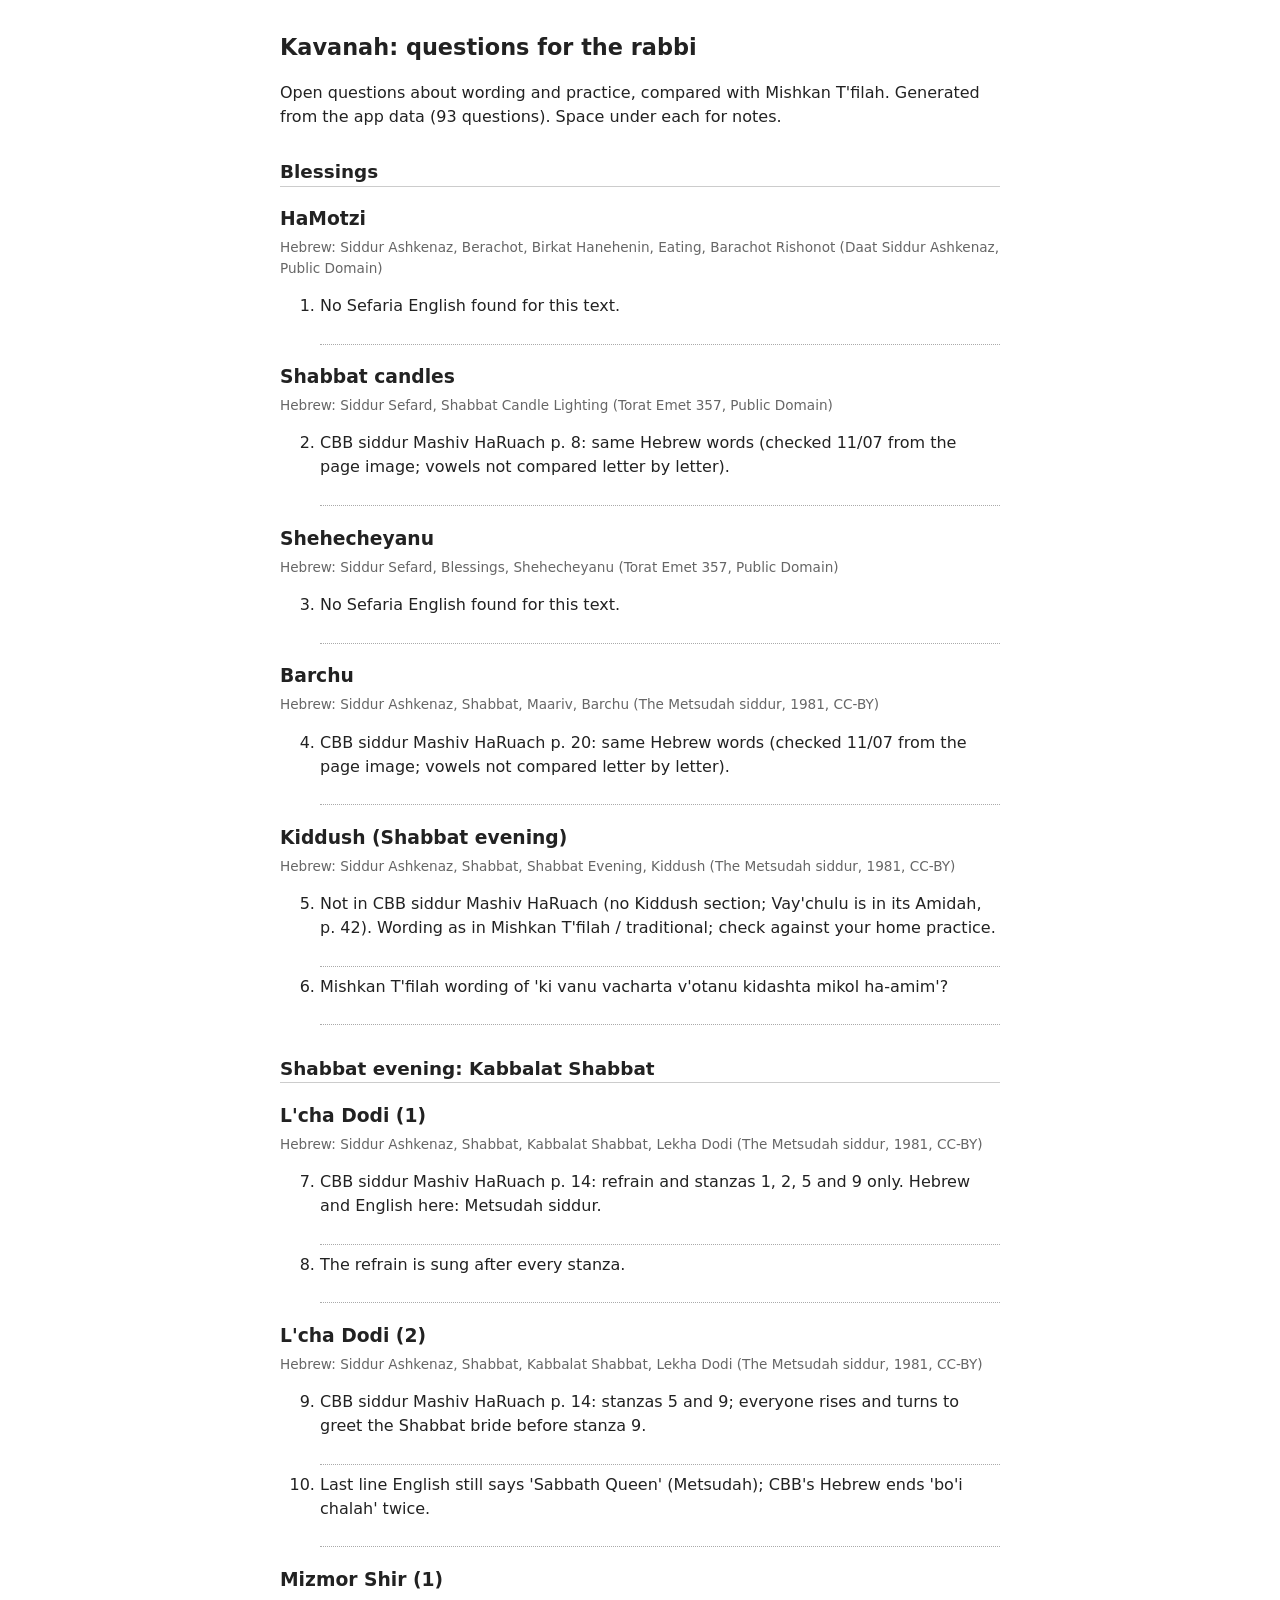
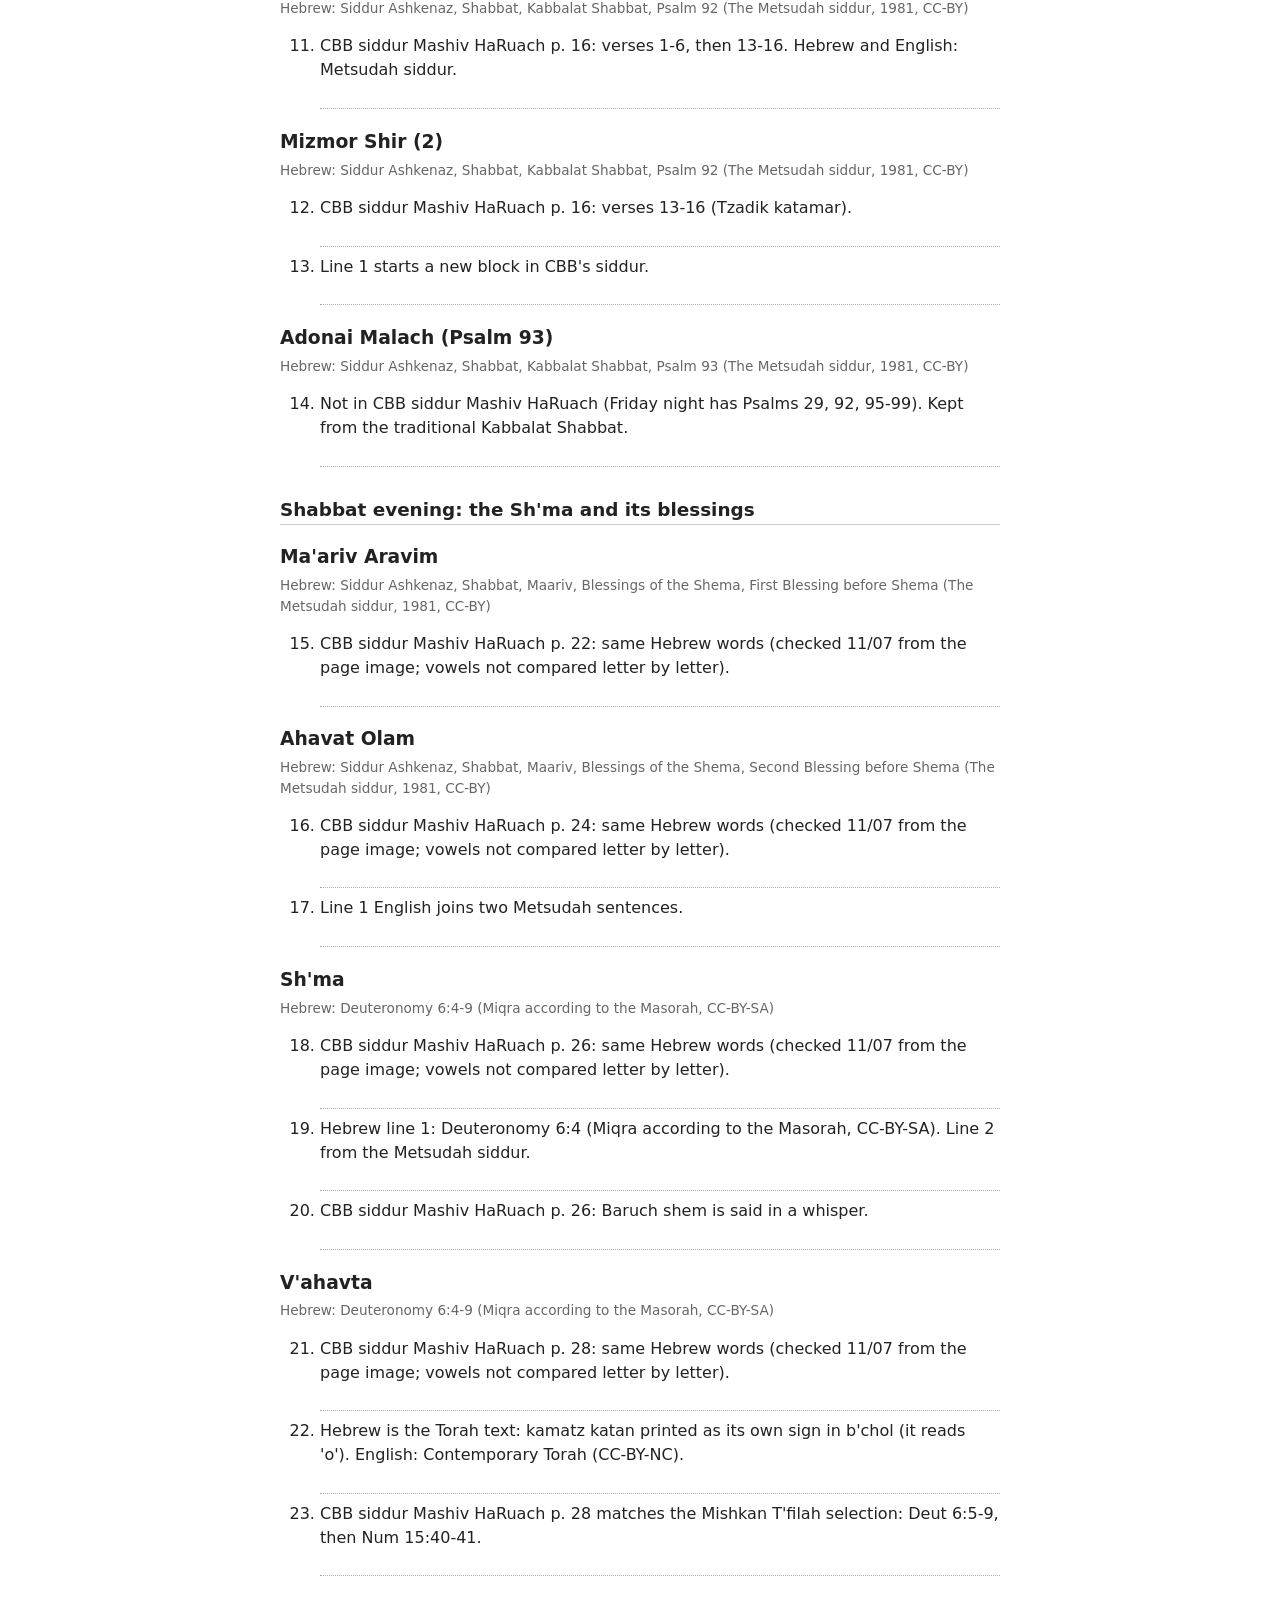
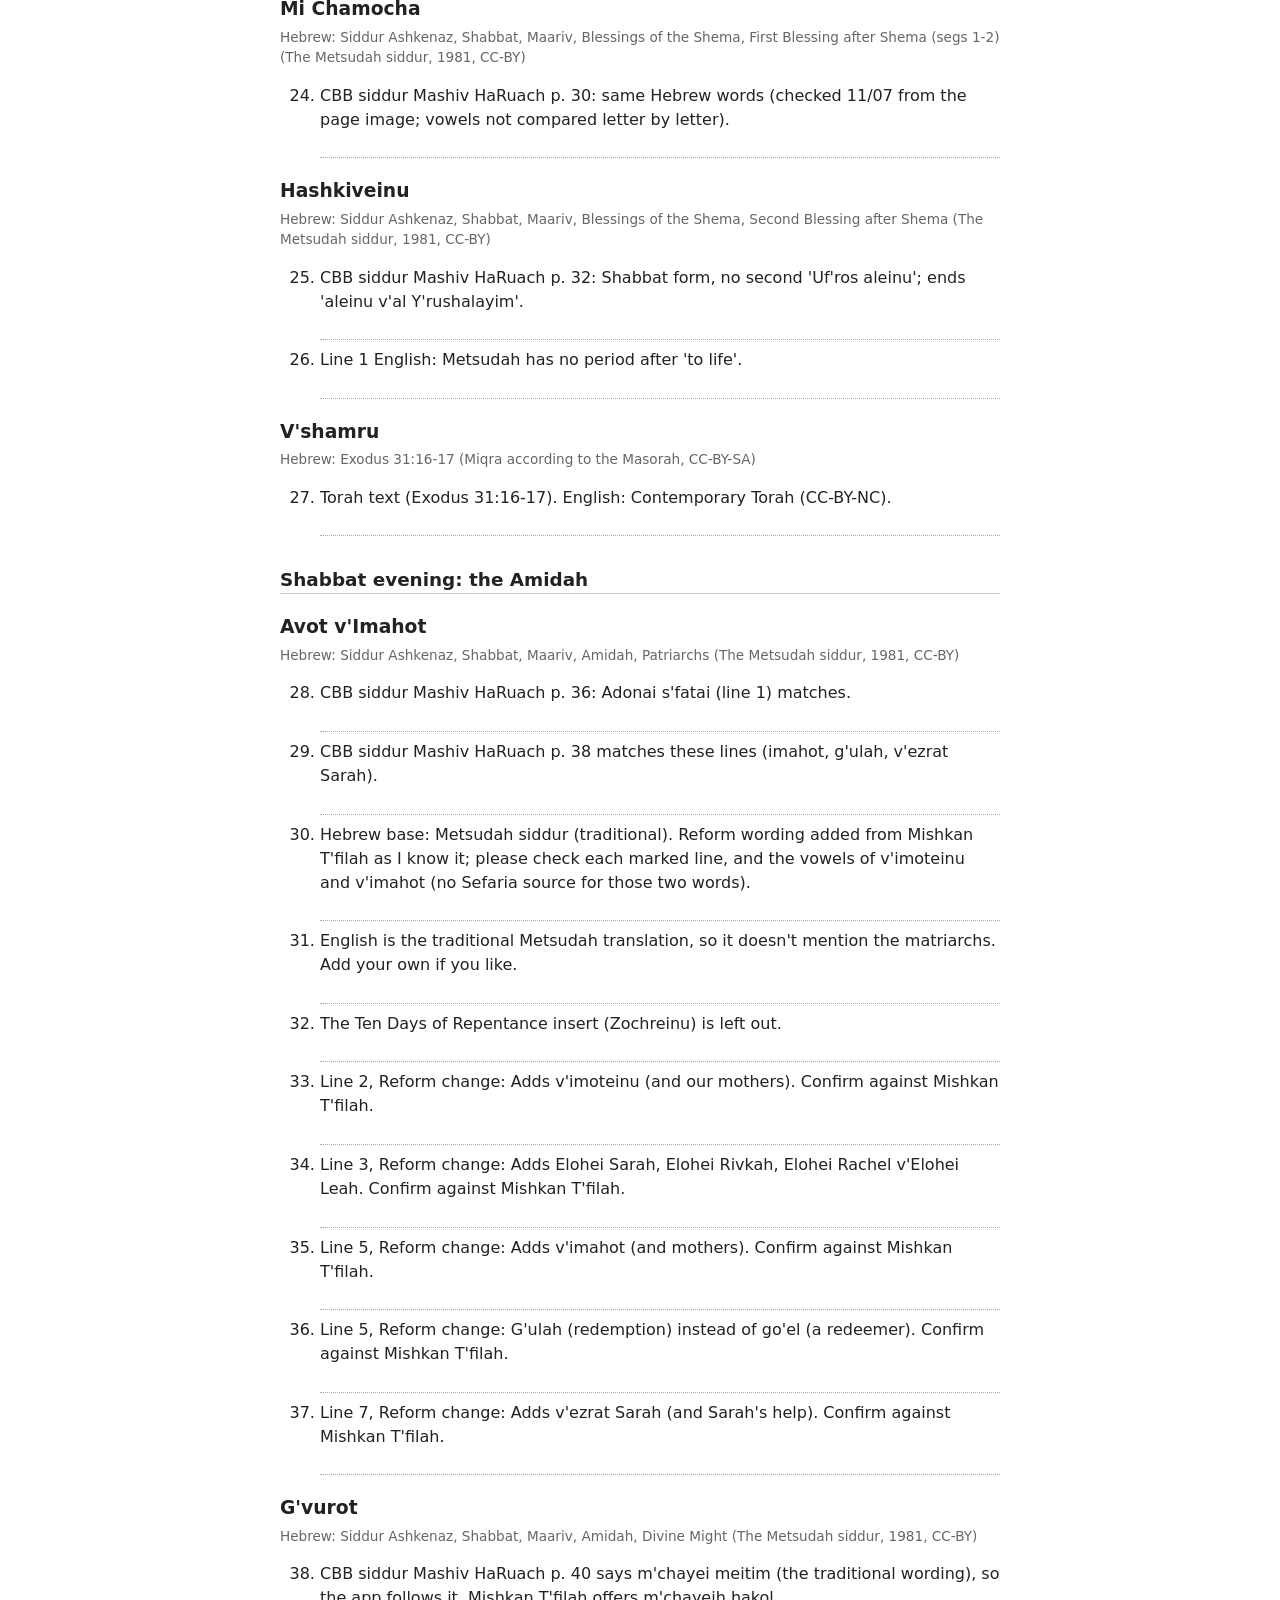
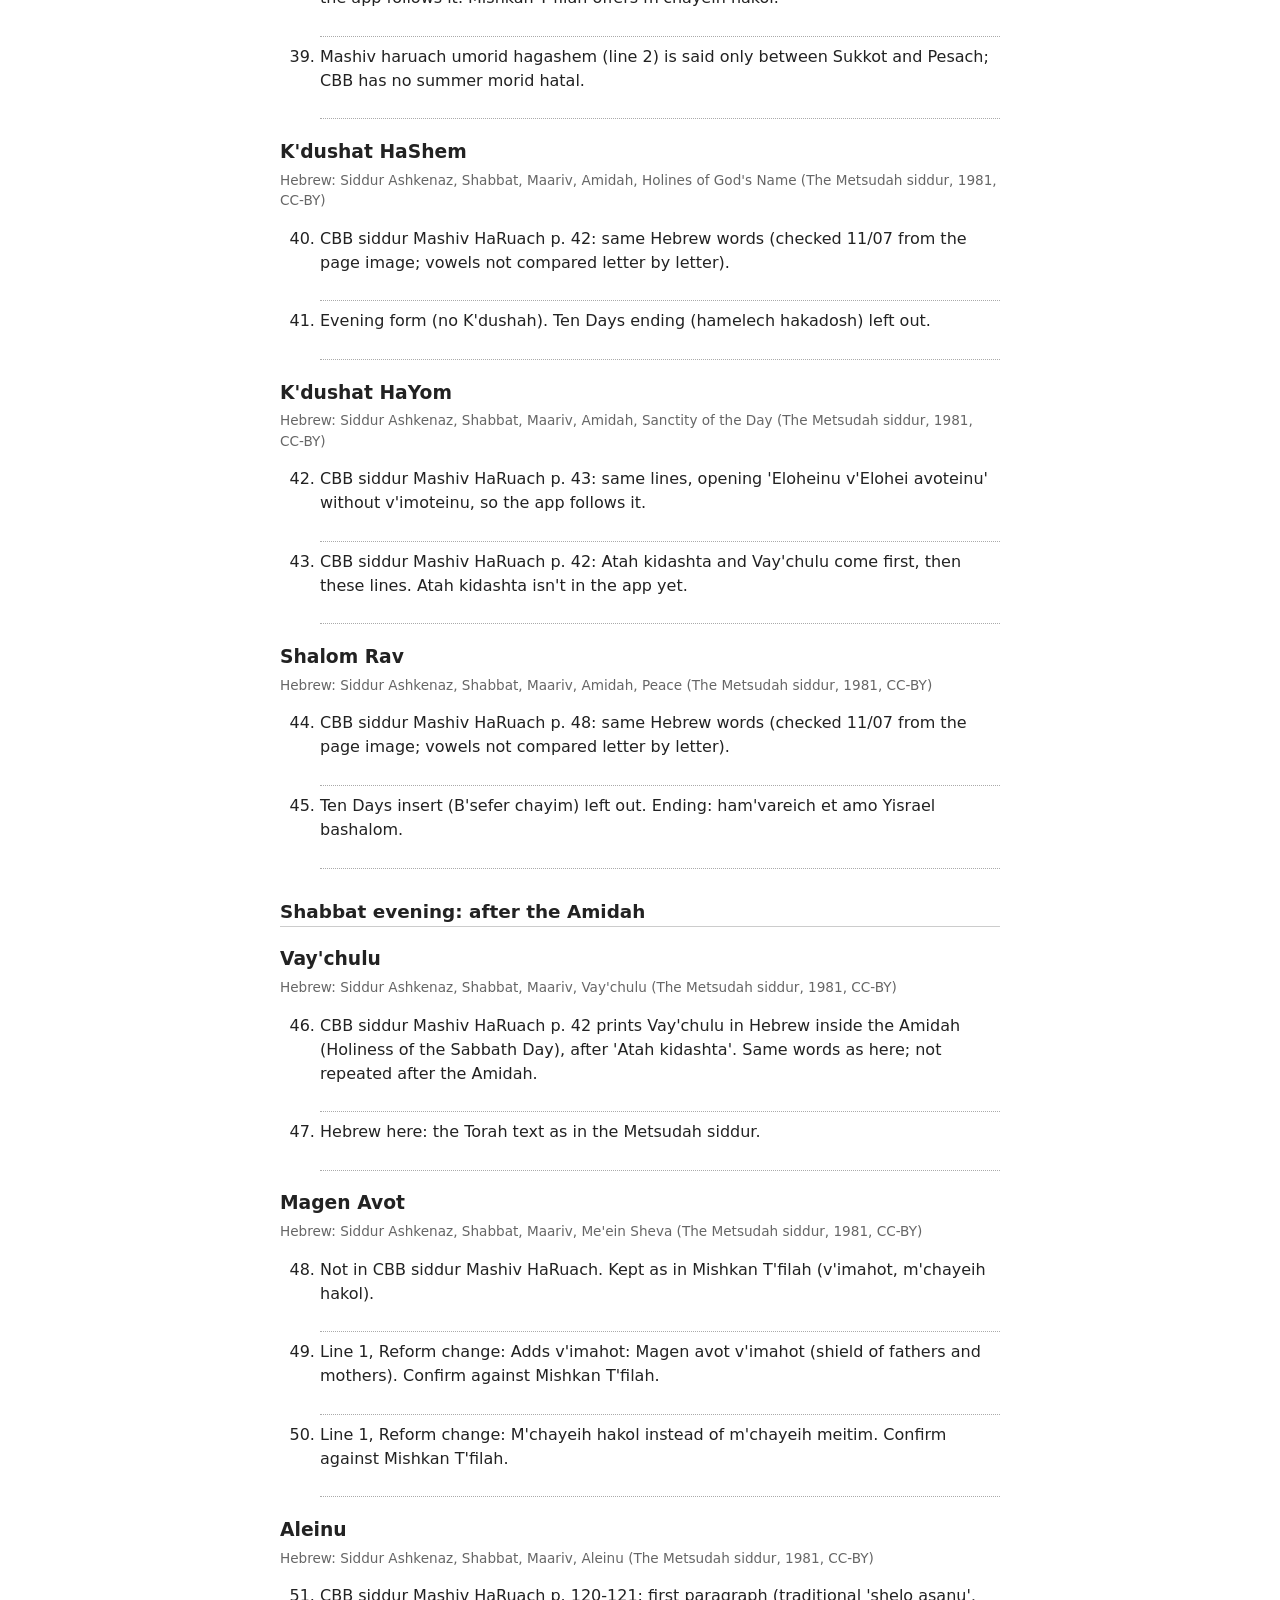
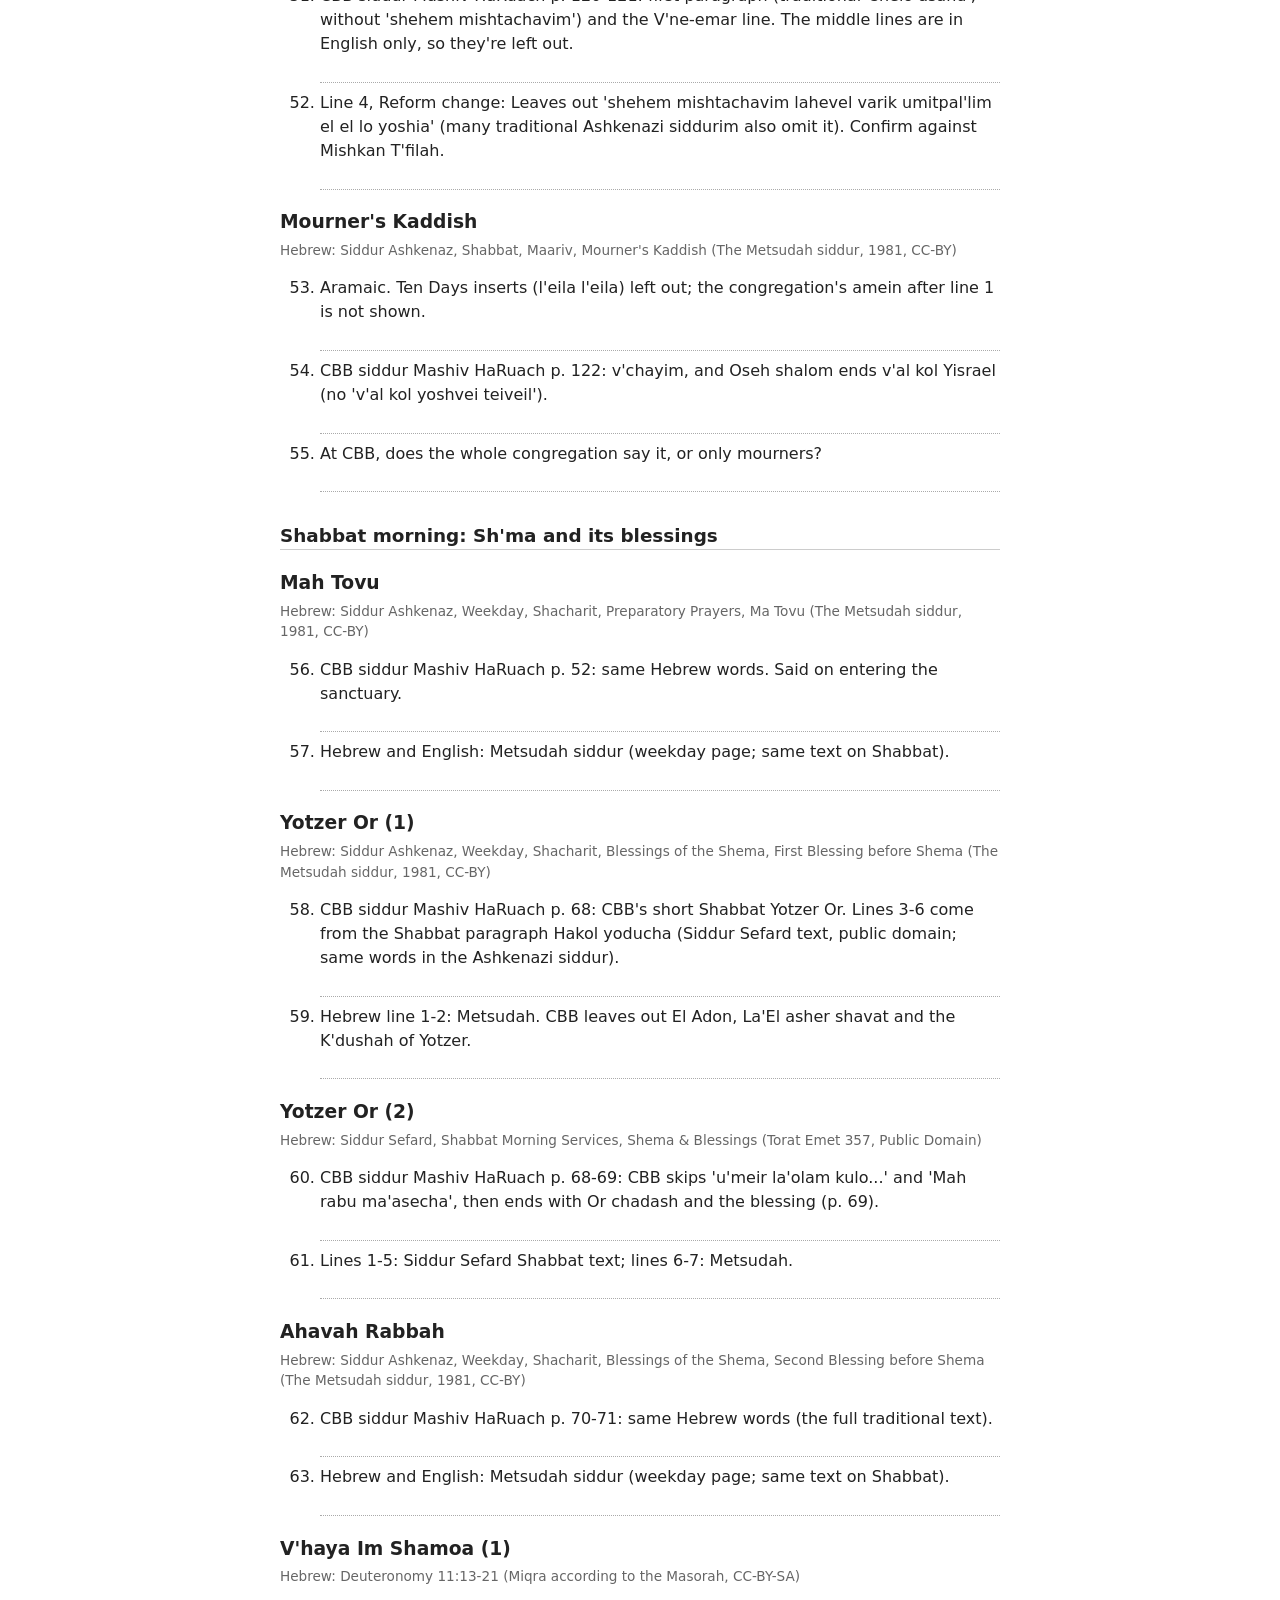
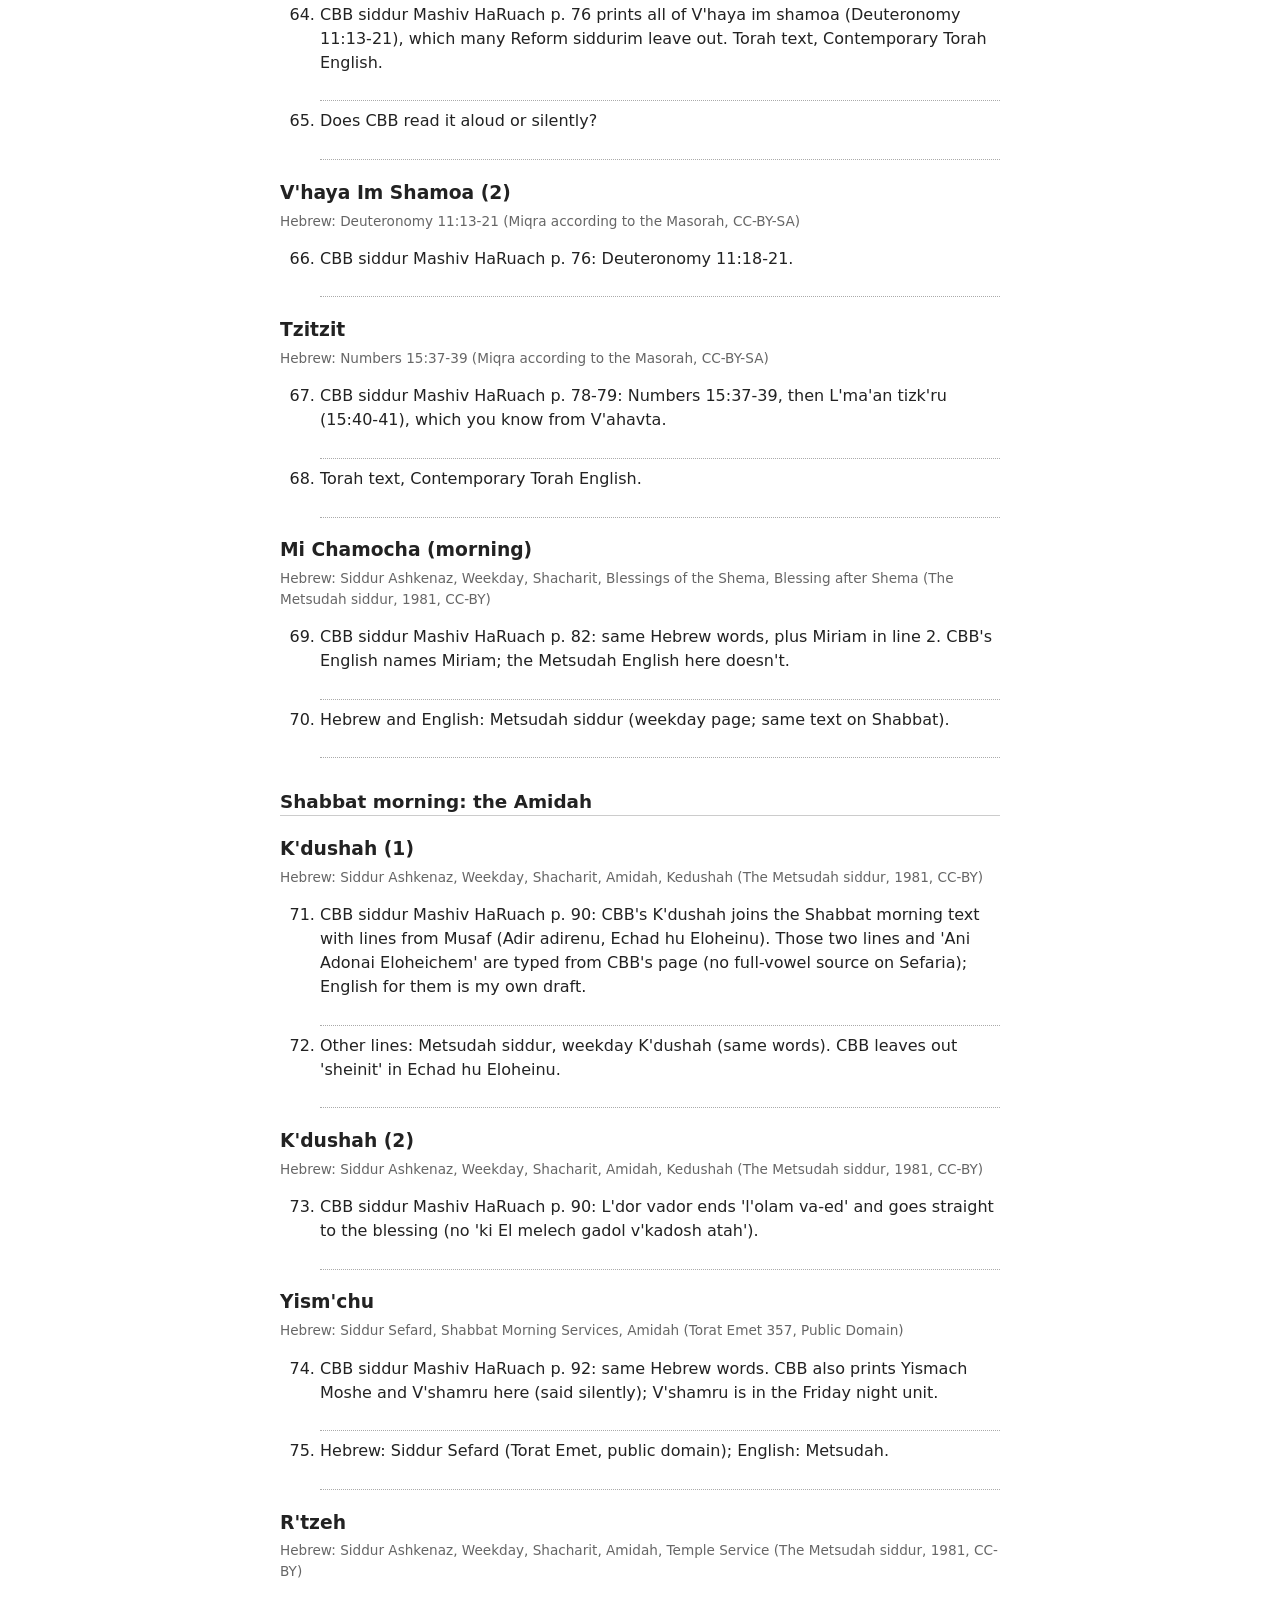
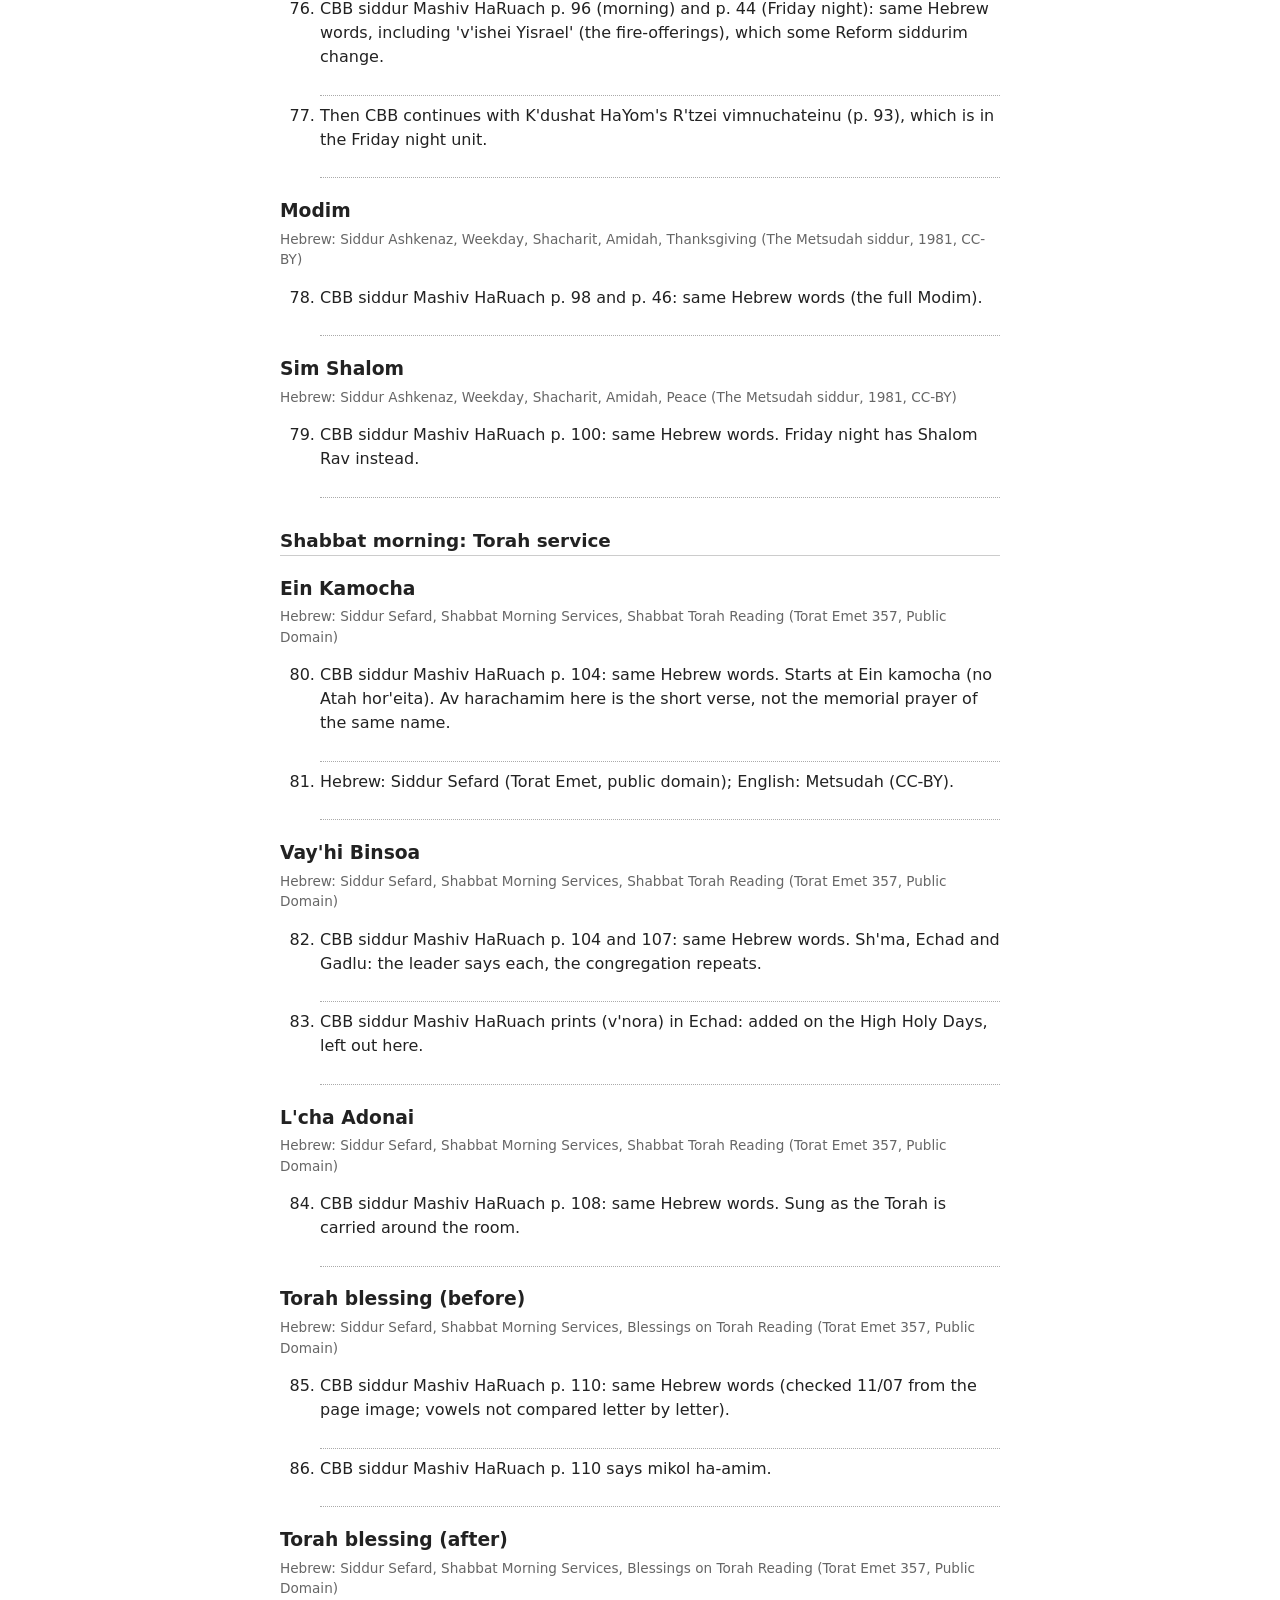
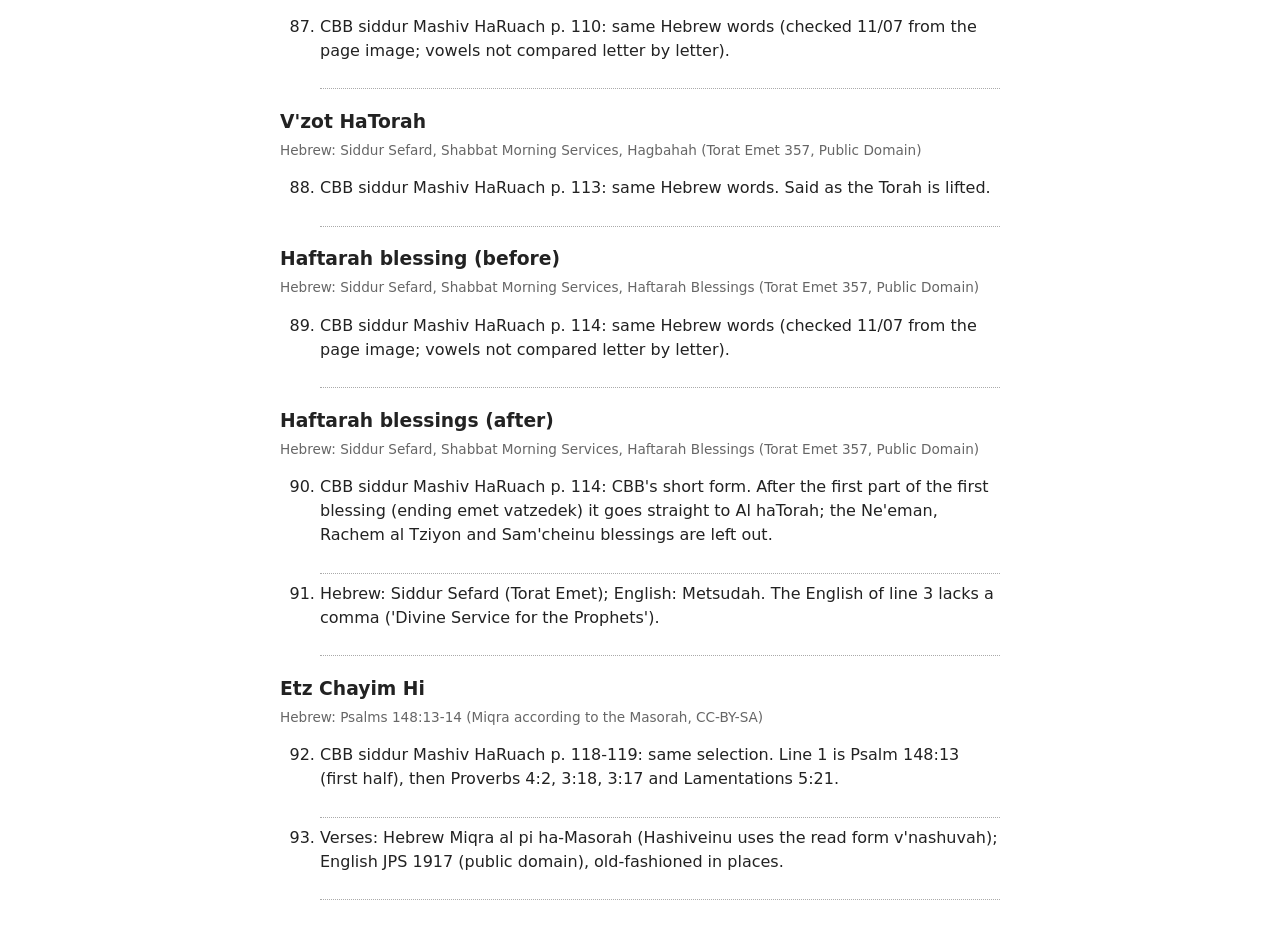
==== commit ee40ae2b: "v30: Shabbat morning Amidah unit (CBB) Co-Authored-By: Claude Opus 5.5 <noreply@anthropic.com> Claud" ====
--- a/questions.html
+++ b/questions.html
@@ -5,5 +5,5 @@
 .src{color:#666;font-size:.85em;margin:0} li{margin:.5em 0} .ans{border-bottom:1px dotted #aaa;height:1.6em}
 @media print{.ans{height:2.2em}}</style></head><body>
 <h1>Kavanah: questions for the rabbi</h1>
-<p>Open questions about wording and practice, compared with Mishkan T'filah. Generated from the app data (84 questions). Space under each for notes.</p>
-<h2>Blessings</h2><h3>HaMotzi</h3><p class="src">Hebrew: Siddur Ashkenaz, Berachot, Birkat Hanehenin, Eating, Barachot Rishonot (Daat Siddur Ashkenaz, Public Domain)</p><ol start="1"><li>No Sefaria English found for this text.<div class=ans></div></li></ol><h3>Shabbat candles</h3><p class="src">Hebrew: Siddur Sefard, Shabbat Candle Lighting (Torat Emet 357, Public Domain)</p><ol start="2"><li>CBB siddur Mashiv HaRuach p. 8: same Hebrew words (checked 11/07 from the page image; vowels not compared letter by letter).<div class=ans></div></li></ol><h3>Shehecheyanu</h3><p class="src">Hebrew: Siddur Sefard, Blessings, Shehecheyanu (Torat Emet 357, Public Domain)</p><ol start="3"><li>No Sefaria English found for this text.<div class=ans></div></li></ol><h3>Barchu</h3><p class="src">Hebrew: Siddur Ashkenaz, Shabbat, Maariv, Barchu (The Metsudah siddur, 1981, CC-BY)</p><ol start="4"><li>CBB siddur Mashiv HaRuach p. 20: same Hebrew words (checked 11/07 from the page image; vowels not compared letter by letter).<div class=ans></div></li></ol><h3>Kiddush (Shabbat evening)</h3><p class="src">Hebrew: Siddur Ashkenaz, Shabbat, Shabbat Evening, Kiddush (The Metsudah siddur, 1981, CC-BY)</p><ol start="5"><li>Not in CBB siddur Mashiv HaRuach (no Kiddush section; Vay&#x27;chulu is in its Amidah, p. 42). Wording as in Mishkan T&#x27;filah / traditional; check against your home practice.<div class=ans></div></li><li>Mishkan T&#x27;filah wording of &#x27;ki vanu vacharta v&#x27;otanu kidashta mikol ha-amim&#x27;?<div class=ans></div></li></ol><h2>Shabbat evening: Kabbalat Shabbat</h2><h3>L&#x27;cha Dodi (1)</h3><p class="src">Hebrew: Siddur Ashkenaz, Shabbat, Kabbalat Shabbat, Lekha Dodi (The Metsudah siddur, 1981, CC-BY)</p><ol start="7"><li>CBB siddur Mashiv HaRuach p. 14: refrain and stanzas 1, 2, 5 and 9 only. Hebrew and English here: Metsudah siddur.<div class=ans></div></li><li>The refrain is sung after every stanza.<div class=ans></div></li></ol><h3>L&#x27;cha Dodi (2)</h3><p class="src">Hebrew: Siddur Ashkenaz, Shabbat, Kabbalat Shabbat, Lekha Dodi (The Metsudah siddur, 1981, CC-BY)</p><ol start="9"><li>CBB siddur Mashiv HaRuach p. 14: stanzas 5 and 9; everyone rises and turns to greet the Shabbat bride before stanza 9.<div class=ans></div></li><li>Last line English still says &#x27;Sabbath Queen&#x27; (Metsudah); CBB&#x27;s Hebrew ends &#x27;bo&#x27;i chalah&#x27; twice.<div class=ans></div></li></ol><h3>Mizmor Shir (1)</h3><p class="src">Hebrew: Siddur Ashkenaz, Shabbat, Kabbalat Shabbat, Psalm 92 (The Metsudah siddur, 1981, CC-BY)</p><ol start="11"><li>CBB siddur Mashiv HaRuach p. 16: verses 1-6, then 13-16. Hebrew and English: Metsudah siddur.<div class=ans></div></li></ol><h3>Mizmor Shir (2)</h3><p class="src">Hebrew: Siddur Ashkenaz, Shabbat, Kabbalat Shabbat, Psalm 92 (The Metsudah siddur, 1981, CC-BY)</p><ol start="12"><li>CBB siddur Mashiv HaRuach p. 16: verses 13-16 (Tzadik katamar).<div class=ans></div></li><li>Line 1 starts a new block in CBB&#x27;s siddur.<div class=ans></div></li></ol><h3>Adonai Malach (Psalm 93)</h3><p class="src">Hebrew: Siddur Ashkenaz, Shabbat, Kabbalat Shabbat, Psalm 93 (The Metsudah siddur, 1981, CC-BY)</p><ol start="14"><li>Not in CBB siddur Mashiv HaRuach (Friday night has Psalms 29, 92, 95-99). Kept from the traditional Kabbalat Shabbat.<div class=ans></div></li></ol><h2>Shabbat evening: the Sh&#x27;ma and its blessings</h2><h3>Ma&#x27;ariv Aravim</h3><p class="src">Hebrew: Siddur Ashkenaz, Shabbat, Maariv, Blessings of the Shema, First Blessing before Shema (The Metsudah siddur, 1981, CC-BY)</p><ol start="15"><li>CBB siddur Mashiv HaRuach p. 22: same Hebrew words (checked 11/07 from the page image; vowels not compared letter by letter).<div class=ans></div></li></ol><h3>Ahavat Olam</h3><p class="src">Hebrew: Siddur Ashkenaz, Shabbat, Maariv, Blessings of the Shema, Second Blessing before Shema (The Metsudah siddur, 1981, CC-BY)</p><ol start="16"><li>CBB siddur Mashiv HaRuach p. 24: same Hebrew words (checked 11/07 from the page image; vowels not compared letter by letter).<div class=ans></div></li><li>Line 1 English joins two Metsudah sentences.<div class=ans></div></li></ol><h3>Sh&#x27;ma</h3><p class="src">Hebrew: Deuteronomy 6:4-9 (Miqra according to the Masorah, CC-BY-SA)</p><ol start="18"><li>CBB siddur Mashiv HaRuach p. 26: same Hebrew words (checked 11/07 from the page image; vowels not compared letter by letter).<div class=ans></div></li><li>Hebrew line 1: Deuteronomy 6:4 (Miqra according to the Masorah, CC-BY-SA). Line 2 from the Metsudah siddur.<div class=ans></div></li><li>CBB siddur Mashiv HaRuach p. 26: Baruch shem is said in a whisper.<div class=ans></div></li></ol><h3>V&#x27;ahavta</h3><p class="src">Hebrew: Deuteronomy 6:4-9 (Miqra according to the Masorah, CC-BY-SA)</p><ol start="21"><li>CBB siddur Mashiv HaRuach p. 28: same Hebrew words (checked 11/07 from the page image; vowels not compared letter by letter).<div class=ans></div></li><li>Hebrew is the Torah text: kamatz katan printed as its own sign in b&#x27;chol (it reads &#x27;o&#x27;). English: Contemporary Torah (CC-BY-NC).<div class=ans></div></li><li>CBB siddur Mashiv HaRuach p. 28 matches the Mishkan T&#x27;filah selection: Deut 6:5-9, then Num 15:40-41.<div class=ans></div></li></ol><h3>Mi Chamocha</h3><p class="src">Hebrew: Siddur Ashkenaz, Shabbat, Maariv, Blessings of the Shema, First Blessing after Shema (segs 1-2) (The Metsudah siddur, 1981, CC-BY)</p><ol start="24"><li>CBB siddur Mashiv HaRuach p. 30: same Hebrew words (checked 11/07 from the page image; vowels not compared letter by letter).<div class=ans></div></li></ol><h3>Hashkiveinu</h3><p class="src">Hebrew: Siddur Ashkenaz, Shabbat, Maariv, Blessings of the Shema, Second Blessing after Shema (The Metsudah siddur, 1981, CC-BY)</p><ol start="25"><li>CBB siddur Mashiv HaRuach p. 32: Shabbat form, no second &#x27;Uf&#x27;ros aleinu&#x27;; ends &#x27;aleinu v&#x27;al Y&#x27;rushalayim&#x27;.<div class=ans></div></li><li>Line 1 English: Metsudah has no period after &#x27;to life&#x27;.<div class=ans></div></li></ol><h3>V&#x27;shamru</h3><p class="src">Hebrew: Exodus 31:16-17 (Miqra according to the Masorah, CC-BY-SA)</p><ol start="27"><li>Torah text (Exodus 31:16-17). English: Contemporary Torah (CC-BY-NC).<div class=ans></div></li></ol><h2>Shabbat evening: the Amidah</h2><h3>Avot v&#x27;Imahot</h3><p class="src">Hebrew: Siddur Ashkenaz, Shabbat, Maariv, Amidah, Patriarchs (The Metsudah siddur, 1981, CC-BY)</p><ol start="28"><li>CBB siddur Mashiv HaRuach p. 36: Adonai s&#x27;fatai (line 1) matches.<div class=ans></div></li><li>CBB siddur Mashiv HaRuach p. 38 matches these lines (imahot, g&#x27;ulah, v&#x27;ezrat Sarah).<div class=ans></div></li><li>Hebrew base: Metsudah siddur (traditional). Reform wording added from Mishkan T&#x27;filah as I know it; please check each marked line, and the vowels of v&#x27;imoteinu and v&#x27;imahot (no Sefaria source for those two words).<div class=ans></div></li><li>English is the traditional Metsudah translation, so it doesn&#x27;t mention the matriarchs. Add your own if you like.<div class=ans></div></li><li>The Ten Days of Repentance insert (Zochreinu) is left out.<div class=ans></div></li><li>Line 2, Reform change: Adds v&#x27;imoteinu (and our mothers). Confirm against Mishkan T&#x27;filah.<div class=ans></div></li><li>Line 3, Reform change: Adds Elohei Sarah, Elohei Rivkah, Elohei Rachel v&#x27;Elohei Leah. Confirm against Mishkan T&#x27;filah.<div class=ans></div></li><li>Line 5, Reform change: Adds v&#x27;imahot (and mothers). Confirm against Mishkan T&#x27;filah.<div class=ans></div></li><li>Line 5, Reform change: G&#x27;ulah (redemption) instead of go&#x27;el (a redeemer). Confirm against Mishkan T&#x27;filah.<div class=ans></div></li><li>Line 7, Reform change: Adds v&#x27;ezrat Sarah (and Sarah&#x27;s help). Confirm against Mishkan T&#x27;filah.<div class=ans></div></li></ol><h3>G&#x27;vurot</h3><p class="src">Hebrew: Siddur Ashkenaz, Shabbat, Maariv, Amidah, Divine Might (The Metsudah siddur, 1981, CC-BY)</p><ol start="38"><li>CBB siddur Mashiv HaRuach p. 40 says m&#x27;chayei meitim (the traditional wording), so the app follows it. Mishkan T&#x27;filah offers m&#x27;chayeih hakol.<div class=ans></div></li><li>Mashiv haruach umorid hagashem (line 2) is said only between Sukkot and Pesach; CBB has no summer morid hatal.<div class=ans></div></li></ol><h3>K&#x27;dushat HaShem</h3><p class="src">Hebrew: Siddur Ashkenaz, Shabbat, Maariv, Amidah, Holines of God&#x27;s Name (The Metsudah siddur, 1981, CC-BY)</p><ol start="40"><li>CBB siddur Mashiv HaRuach p. 42: same Hebrew words (checked 11/07 from the page image; vowels not compared letter by letter).<div class=ans></div></li><li>Evening form (no K&#x27;dushah). Ten Days ending (hamelech hakadosh) left out.<div class=ans></div></li></ol><h3>K&#x27;dushat HaYom</h3><p class="src">Hebrew: Siddur Ashkenaz, Shabbat, Maariv, Amidah, Sanctity of the Day (The Metsudah siddur, 1981, CC-BY)</p><ol start="42"><li>CBB siddur Mashiv HaRuach p. 43: same lines, opening &#x27;Eloheinu v&#x27;Elohei avoteinu&#x27; without v&#x27;imoteinu, so the app follows it.<div class=ans></div></li><li>CBB siddur Mashiv HaRuach p. 42: Atah kidashta and Vay&#x27;chulu come first, then these lines. Atah kidashta isn&#x27;t in the app yet.<div class=ans></div></li></ol><h3>Shalom Rav</h3><p class="src">Hebrew: Siddur Ashkenaz, Shabbat, Maariv, Amidah, Peace (The Metsudah siddur, 1981, CC-BY)</p><ol start="44"><li>CBB siddur Mashiv HaRuach p. 48: same Hebrew words (checked 11/07 from the page image; vowels not compared letter by letter).<div class=ans></div></li><li>Ten Days insert (B&#x27;sefer chayim) left out. Ending: ham&#x27;vareich et amo Yisrael bashalom.<div class=ans></div></li></ol><h2>Shabbat evening: after the Amidah</h2><h3>Vay&#x27;chulu</h3><p class="src">Hebrew: Siddur Ashkenaz, Shabbat, Maariv, Vay&#x27;chulu (The Metsudah siddur, 1981, CC-BY)</p><ol start="46"><li>CBB siddur Mashiv HaRuach p. 42 prints Vay&#x27;chulu in Hebrew inside the Amidah (Holiness of the Sabbath Day), after &#x27;Atah kidashta&#x27;. Same words as here; not repeated after the Amidah.<div class=ans></div></li><li>Hebrew here: the Torah text as in the Metsudah siddur.<div class=ans></div></li></ol><h3>Magen Avot</h3><p class="src">Hebrew: Siddur Ashkenaz, Shabbat, Maariv, Me&#x27;ein Sheva (The Metsudah siddur, 1981, CC-BY)</p><ol start="48"><li>Not in CBB siddur Mashiv HaRuach. Kept as in Mishkan T&#x27;filah (v&#x27;imahot, m&#x27;chayeih hakol).<div class=ans></div></li><li>Line 1, Reform change: Adds v&#x27;imahot: Magen avot v&#x27;imahot (shield of fathers and mothers). Confirm against Mishkan T&#x27;filah.<div class=ans></div></li><li>Line 1, Reform change: M&#x27;chayeih hakol instead of m&#x27;chayeih meitim. Confirm against Mishkan T&#x27;filah.<div class=ans></div></li></ol><h3>Aleinu</h3><p class="src">Hebrew: Siddur Ashkenaz, Shabbat, Maariv, Aleinu (The Metsudah siddur, 1981, CC-BY)</p><ol start="51"><li>CBB siddur Mashiv HaRuach p. 120-121: first paragraph (traditional &#x27;shelo asanu&#x27;, without &#x27;shehem mishtachavim&#x27;) and the V&#x27;ne-emar line. The middle lines are in English only, so they&#x27;re left out.<div class=ans></div></li><li>Line 4, Reform change: Leaves out &#x27;shehem mishtachavim lahevel varik umitpal&#x27;lim el el lo yoshia&#x27; (many traditional Ashkenazi siddurim also omit it). Confirm against Mishkan T&#x27;filah.<div class=ans></div></li></ol><h3>Mourner&#x27;s Kaddish</h3><p class="src">Hebrew: Siddur Ashkenaz, Shabbat, Maariv, Mourner&#x27;s Kaddish (The Metsudah siddur, 1981, CC-BY)</p><ol start="53"><li>Aramaic. Ten Days inserts (l&#x27;eila l&#x27;eila) left out; the congregation&#x27;s amein after line 1 is not shown.<div class=ans></div></li><li>CBB siddur Mashiv HaRuach p. 122: v&#x27;chayim, and Oseh shalom ends v&#x27;al kol Yisrael (no &#x27;v&#x27;al kol yoshvei teiveil&#x27;).<div class=ans></div></li><li>At CBB, does the whole congregation say it, or only mourners?<div class=ans></div></li></ol><h2>Shabbat morning: Sh&#x27;ma and its blessings</h2><h3>Mah Tovu</h3><p class="src">Hebrew: Siddur Ashkenaz, Weekday, Shacharit, Preparatory Prayers, Ma Tovu (The Metsudah siddur, 1981, CC-BY)</p><ol start="56"><li>CBB siddur Mashiv HaRuach p. 52: same Hebrew words. Said on entering the sanctuary.<div class=ans></div></li><li>Hebrew and English: Metsudah siddur (weekday page; same text on Shabbat).<div class=ans></div></li></ol><h3>Yotzer Or (1)</h3><p class="src">Hebrew: Siddur Ashkenaz, Weekday, Shacharit, Blessings of the Shema, First Blessing before Shema (The Metsudah siddur, 1981, CC-BY)</p><ol start="58"><li>CBB siddur Mashiv HaRuach p. 68: CBB&#x27;s short Shabbat Yotzer Or. Lines 3-6 come from the Shabbat paragraph Hakol yoducha (Siddur Sefard text, public domain; same words in the Ashkenazi siddur).<div class=ans></div></li><li>Hebrew line 1-2: Metsudah. CBB leaves out El Adon, La&#x27;El asher shavat and the K&#x27;dushah of Yotzer.<div class=ans></div></li></ol><h3>Yotzer Or (2)</h3><p class="src">Hebrew: Siddur Sefard, Shabbat Morning Services, Shema &amp; Blessings (Torat Emet 357, Public Domain)</p><ol start="60"><li>CBB siddur Mashiv HaRuach p. 68-69: CBB skips &#x27;u&#x27;meir la&#x27;olam kulo...&#x27; and &#x27;Mah rabu ma&#x27;asecha&#x27;, then ends with Or chadash and the blessing (p. 69).<div class=ans></div></li><li>Lines 1-5: Siddur Sefard Shabbat text; lines 6-7: Metsudah.<div class=ans></div></li></ol><h3>Ahavah Rabbah</h3><p class="src">Hebrew: Siddur Ashkenaz, Weekday, Shacharit, Blessings of the Shema, Second Blessing before Shema (The Metsudah siddur, 1981, CC-BY)</p><ol start="62"><li>CBB siddur Mashiv HaRuach p. 70-71: same Hebrew words (the full traditional text).<div class=ans></div></li><li>Hebrew and English: Metsudah siddur (weekday page; same text on Shabbat).<div class=ans></div></li></ol><h3>V&#x27;haya Im Shamoa (1)</h3><p class="src">Hebrew: Deuteronomy 11:13-21 (Miqra according to the Masorah, CC-BY-SA)</p><ol start="64"><li>CBB siddur Mashiv HaRuach p. 76 prints all of V&#x27;haya im shamoa (Deuteronomy 11:13-21), which many Reform siddurim leave out. Torah text, Contemporary Torah English.<div class=ans></div></li><li>Does CBB read it aloud or silently?<div class=ans></div></li></ol><h3>V&#x27;haya Im Shamoa (2)</h3><p class="src">Hebrew: Deuteronomy 11:13-21 (Miqra according to the Masorah, CC-BY-SA)</p><ol start="66"><li>CBB siddur Mashiv HaRuach p. 76: Deuteronomy 11:18-21.<div class=ans></div></li></ol><h3>Tzitzit</h3><p class="src">Hebrew: Numbers 15:37-39 (Miqra according to the Masorah, CC-BY-SA)</p><ol start="67"><li>CBB siddur Mashiv HaRuach p. 78-79: Numbers 15:37-39, then L&#x27;ma&#x27;an tizk&#x27;ru (15:40-41), which you know from V&#x27;ahavta.<div class=ans></div></li><li>Torah text, Contemporary Torah English.<div class=ans></div></li></ol><h3>Mi Chamocha (morning)</h3><p class="src">Hebrew: Siddur Ashkenaz, Weekday, Shacharit, Blessings of the Shema, Blessing after Shema (The Metsudah siddur, 1981, CC-BY)</p><ol start="69"><li>CBB siddur Mashiv HaRuach p. 82: same Hebrew words, plus Miriam in line 2. CBB&#x27;s English names Miriam; the Metsudah English here doesn&#x27;t.<div class=ans></div></li><li>Hebrew and English: Metsudah siddur (weekday page; same text on Shabbat).<div class=ans></div></li></ol><h2>Shabbat morning: Torah service</h2><h3>Ein Kamocha</h3><p class="src">Hebrew: Siddur Sefard, Shabbat Morning Services, Shabbat Torah Reading (Torat Emet 357, Public Domain)</p><ol start="71"><li>CBB siddur Mashiv HaRuach p. 104: same Hebrew words. Starts at Ein kamocha (no Atah hor&#x27;eita). Av harachamim here is the short verse, not the memorial prayer of the same name.<div class=ans></div></li><li>Hebrew: Siddur Sefard (Torat Emet, public domain); English: Metsudah (CC-BY).<div class=ans></div></li></ol><h3>Vay&#x27;hi Binsoa</h3><p class="src">Hebrew: Siddur Sefard, Shabbat Morning Services, Shabbat Torah Reading (Torat Emet 357, Public Domain)</p><ol start="73"><li>CBB siddur Mashiv HaRuach p. 104 and 107: same Hebrew words. Sh&#x27;ma, Echad and Gadlu: the leader says each, the congregation repeats.<div class=ans></div></li><li>CBB siddur Mashiv HaRuach prints (v&#x27;nora) in Echad: added on the High Holy Days, left out here.<div class=ans></div></li></ol><h3>L&#x27;cha Adonai</h3><p class="src">Hebrew: Siddur Sefard, Shabbat Morning Services, Shabbat Torah Reading (Torat Emet 357, Public Domain)</p><ol start="75"><li>CBB siddur Mashiv HaRuach p. 108: same Hebrew words. Sung as the Torah is carried around the room.<div class=ans></div></li></ol><h3>Torah blessing (before)</h3><p class="src">Hebrew: Siddur Sefard, Shabbat Morning Services, Blessings on Torah Reading (Torat Emet 357, Public Domain)</p><ol start="76"><li>CBB siddur Mashiv HaRuach p. 110: same Hebrew words (checked 11/07 from the page image; vowels not compared letter by letter).<div class=ans></div></li><li>CBB siddur Mashiv HaRuach p. 110 says mikol ha-amim.<div class=ans></div></li></ol><h3>Torah blessing (after)</h3><p class="src">Hebrew: Siddur Sefard, Shabbat Morning Services, Blessings on Torah Reading (Torat Emet 357, Public Domain)</p><ol start="78"><li>CBB siddur Mashiv HaRuach p. 110: same Hebrew words (checked 11/07 from the page image; vowels not compared letter by letter).<div class=ans></div></li></ol><h3>V&#x27;zot HaTorah</h3><p class="src">Hebrew: Siddur Sefard, Shabbat Morning Services, Hagbahah (Torat Emet 357, Public Domain)</p><ol start="79"><li>CBB siddur Mashiv HaRuach p. 113: same Hebrew words. Said as the Torah is lifted.<div class=ans></div></li></ol><h3>Haftarah blessing (before)</h3><p class="src">Hebrew: Siddur Sefard, Shabbat Morning Services, Haftarah Blessings (Torat Emet 357, Public Domain)</p><ol start="80"><li>CBB siddur Mashiv HaRuach p. 114: same Hebrew words (checked 11/07 from the page image; vowels not compared letter by letter).<div class=ans></div></li></ol><h3>Haftarah blessings (after)</h3><p class="src">Hebrew: Siddur Sefard, Shabbat Morning Services, Haftarah Blessings (Torat Emet 357, Public Domain)</p><ol start="81"><li>CBB siddur Mashiv HaRuach p. 114: CBB&#x27;s short form. After the first part of the first blessing (ending emet vatzedek) it goes straight to Al haTorah; the Ne&#x27;eman, Rachem al Tziyon and Sam&#x27;cheinu blessings are left out.<div class=ans></div></li><li>Hebrew: Siddur Sefard (Torat Emet); English: Metsudah. The English of line 3 lacks a comma (&#x27;Divine Service for the Prophets&#x27;).<div class=ans></div></li></ol><h3>Etz Chayim Hi</h3><p class="src">Hebrew: Psalms 148:13-14 (Miqra according to the Masorah, CC-BY-SA)</p><ol start="83"><li>CBB siddur Mashiv HaRuach p. 118-119: same selection. Line 1 is Psalm 148:13 (first half), then Proverbs 4:2, 3:18, 3:17 and Lamentations 5:21.<div class=ans></div></li><li>Verses: Hebrew Miqra al pi ha-Masorah (Hashiveinu uses the read form v&#x27;nashuvah); English JPS 1917 (public domain), old-fashioned in places.<div class=ans></div></li></ol></body></html>+<p>Open questions about wording and practice, compared with Mishkan T'filah. Generated from the app data (93 questions). Space under each for notes.</p>
+<h2>Blessings</h2><h3>HaMotzi</h3><p class="src">Hebrew: Siddur Ashkenaz, Berachot, Birkat Hanehenin, Eating, Barachot Rishonot (Daat Siddur Ashkenaz, Public Domain)</p><ol start="1"><li>No Sefaria English found for this text.<div class=ans></div></li></ol><h3>Shabbat candles</h3><p class="src">Hebrew: Siddur Sefard, Shabbat Candle Lighting (Torat Emet 357, Public Domain)</p><ol start="2"><li>CBB siddur Mashiv HaRuach p. 8: same Hebrew words (checked 11/07 from the page image; vowels not compared letter by letter).<div class=ans></div></li></ol><h3>Shehecheyanu</h3><p class="src">Hebrew: Siddur Sefard, Blessings, Shehecheyanu (Torat Emet 357, Public Domain)</p><ol start="3"><li>No Sefaria English found for this text.<div class=ans></div></li></ol><h3>Barchu</h3><p class="src">Hebrew: Siddur Ashkenaz, Shabbat, Maariv, Barchu (The Metsudah siddur, 1981, CC-BY)</p><ol start="4"><li>CBB siddur Mashiv HaRuach p. 20: same Hebrew words (checked 11/07 from the page image; vowels not compared letter by letter).<div class=ans></div></li></ol><h3>Kiddush (Shabbat evening)</h3><p class="src">Hebrew: Siddur Ashkenaz, Shabbat, Shabbat Evening, Kiddush (The Metsudah siddur, 1981, CC-BY)</p><ol start="5"><li>Not in CBB siddur Mashiv HaRuach (no Kiddush section; Vay&#x27;chulu is in its Amidah, p. 42). Wording as in Mishkan T&#x27;filah / traditional; check against your home practice.<div class=ans></div></li><li>Mishkan T&#x27;filah wording of &#x27;ki vanu vacharta v&#x27;otanu kidashta mikol ha-amim&#x27;?<div class=ans></div></li></ol><h2>Shabbat evening: Kabbalat Shabbat</h2><h3>L&#x27;cha Dodi (1)</h3><p class="src">Hebrew: Siddur Ashkenaz, Shabbat, Kabbalat Shabbat, Lekha Dodi (The Metsudah siddur, 1981, CC-BY)</p><ol start="7"><li>CBB siddur Mashiv HaRuach p. 14: refrain and stanzas 1, 2, 5 and 9 only. Hebrew and English here: Metsudah siddur.<div class=ans></div></li><li>The refrain is sung after every stanza.<div class=ans></div></li></ol><h3>L&#x27;cha Dodi (2)</h3><p class="src">Hebrew: Siddur Ashkenaz, Shabbat, Kabbalat Shabbat, Lekha Dodi (The Metsudah siddur, 1981, CC-BY)</p><ol start="9"><li>CBB siddur Mashiv HaRuach p. 14: stanzas 5 and 9; everyone rises and turns to greet the Shabbat bride before stanza 9.<div class=ans></div></li><li>Last line English still says &#x27;Sabbath Queen&#x27; (Metsudah); CBB&#x27;s Hebrew ends &#x27;bo&#x27;i chalah&#x27; twice.<div class=ans></div></li></ol><h3>Mizmor Shir (1)</h3><p class="src">Hebrew: Siddur Ashkenaz, Shabbat, Kabbalat Shabbat, Psalm 92 (The Metsudah siddur, 1981, CC-BY)</p><ol start="11"><li>CBB siddur Mashiv HaRuach p. 16: verses 1-6, then 13-16. Hebrew and English: Metsudah siddur.<div class=ans></div></li></ol><h3>Mizmor Shir (2)</h3><p class="src">Hebrew: Siddur Ashkenaz, Shabbat, Kabbalat Shabbat, Psalm 92 (The Metsudah siddur, 1981, CC-BY)</p><ol start="12"><li>CBB siddur Mashiv HaRuach p. 16: verses 13-16 (Tzadik katamar).<div class=ans></div></li><li>Line 1 starts a new block in CBB&#x27;s siddur.<div class=ans></div></li></ol><h3>Adonai Malach (Psalm 93)</h3><p class="src">Hebrew: Siddur Ashkenaz, Shabbat, Kabbalat Shabbat, Psalm 93 (The Metsudah siddur, 1981, CC-BY)</p><ol start="14"><li>Not in CBB siddur Mashiv HaRuach (Friday night has Psalms 29, 92, 95-99). Kept from the traditional Kabbalat Shabbat.<div class=ans></div></li></ol><h2>Shabbat evening: the Sh&#x27;ma and its blessings</h2><h3>Ma&#x27;ariv Aravim</h3><p class="src">Hebrew: Siddur Ashkenaz, Shabbat, Maariv, Blessings of the Shema, First Blessing before Shema (The Metsudah siddur, 1981, CC-BY)</p><ol start="15"><li>CBB siddur Mashiv HaRuach p. 22: same Hebrew words (checked 11/07 from the page image; vowels not compared letter by letter).<div class=ans></div></li></ol><h3>Ahavat Olam</h3><p class="src">Hebrew: Siddur Ashkenaz, Shabbat, Maariv, Blessings of the Shema, Second Blessing before Shema (The Metsudah siddur, 1981, CC-BY)</p><ol start="16"><li>CBB siddur Mashiv HaRuach p. 24: same Hebrew words (checked 11/07 from the page image; vowels not compared letter by letter).<div class=ans></div></li><li>Line 1 English joins two Metsudah sentences.<div class=ans></div></li></ol><h3>Sh&#x27;ma</h3><p class="src">Hebrew: Deuteronomy 6:4-9 (Miqra according to the Masorah, CC-BY-SA)</p><ol start="18"><li>CBB siddur Mashiv HaRuach p. 26: same Hebrew words (checked 11/07 from the page image; vowels not compared letter by letter).<div class=ans></div></li><li>Hebrew line 1: Deuteronomy 6:4 (Miqra according to the Masorah, CC-BY-SA). Line 2 from the Metsudah siddur.<div class=ans></div></li><li>CBB siddur Mashiv HaRuach p. 26: Baruch shem is said in a whisper.<div class=ans></div></li></ol><h3>V&#x27;ahavta</h3><p class="src">Hebrew: Deuteronomy 6:4-9 (Miqra according to the Masorah, CC-BY-SA)</p><ol start="21"><li>CBB siddur Mashiv HaRuach p. 28: same Hebrew words (checked 11/07 from the page image; vowels not compared letter by letter).<div class=ans></div></li><li>Hebrew is the Torah text: kamatz katan printed as its own sign in b&#x27;chol (it reads &#x27;o&#x27;). English: Contemporary Torah (CC-BY-NC).<div class=ans></div></li><li>CBB siddur Mashiv HaRuach p. 28 matches the Mishkan T&#x27;filah selection: Deut 6:5-9, then Num 15:40-41.<div class=ans></div></li></ol><h3>Mi Chamocha</h3><p class="src">Hebrew: Siddur Ashkenaz, Shabbat, Maariv, Blessings of the Shema, First Blessing after Shema (segs 1-2) (The Metsudah siddur, 1981, CC-BY)</p><ol start="24"><li>CBB siddur Mashiv HaRuach p. 30: same Hebrew words (checked 11/07 from the page image; vowels not compared letter by letter).<div class=ans></div></li></ol><h3>Hashkiveinu</h3><p class="src">Hebrew: Siddur Ashkenaz, Shabbat, Maariv, Blessings of the Shema, Second Blessing after Shema (The Metsudah siddur, 1981, CC-BY)</p><ol start="25"><li>CBB siddur Mashiv HaRuach p. 32: Shabbat form, no second &#x27;Uf&#x27;ros aleinu&#x27;; ends &#x27;aleinu v&#x27;al Y&#x27;rushalayim&#x27;.<div class=ans></div></li><li>Line 1 English: Metsudah has no period after &#x27;to life&#x27;.<div class=ans></div></li></ol><h3>V&#x27;shamru</h3><p class="src">Hebrew: Exodus 31:16-17 (Miqra according to the Masorah, CC-BY-SA)</p><ol start="27"><li>Torah text (Exodus 31:16-17). English: Contemporary Torah (CC-BY-NC).<div class=ans></div></li></ol><h2>Shabbat evening: the Amidah</h2><h3>Avot v&#x27;Imahot</h3><p class="src">Hebrew: Siddur Ashkenaz, Shabbat, Maariv, Amidah, Patriarchs (The Metsudah siddur, 1981, CC-BY)</p><ol start="28"><li>CBB siddur Mashiv HaRuach p. 36: Adonai s&#x27;fatai (line 1) matches.<div class=ans></div></li><li>CBB siddur Mashiv HaRuach p. 38 matches these lines (imahot, g&#x27;ulah, v&#x27;ezrat Sarah).<div class=ans></div></li><li>Hebrew base: Metsudah siddur (traditional). Reform wording added from Mishkan T&#x27;filah as I know it; please check each marked line, and the vowels of v&#x27;imoteinu and v&#x27;imahot (no Sefaria source for those two words).<div class=ans></div></li><li>English is the traditional Metsudah translation, so it doesn&#x27;t mention the matriarchs. Add your own if you like.<div class=ans></div></li><li>The Ten Days of Repentance insert (Zochreinu) is left out.<div class=ans></div></li><li>Line 2, Reform change: Adds v&#x27;imoteinu (and our mothers). Confirm against Mishkan T&#x27;filah.<div class=ans></div></li><li>Line 3, Reform change: Adds Elohei Sarah, Elohei Rivkah, Elohei Rachel v&#x27;Elohei Leah. Confirm against Mishkan T&#x27;filah.<div class=ans></div></li><li>Line 5, Reform change: Adds v&#x27;imahot (and mothers). Confirm against Mishkan T&#x27;filah.<div class=ans></div></li><li>Line 5, Reform change: G&#x27;ulah (redemption) instead of go&#x27;el (a redeemer). Confirm against Mishkan T&#x27;filah.<div class=ans></div></li><li>Line 7, Reform change: Adds v&#x27;ezrat Sarah (and Sarah&#x27;s help). Confirm against Mishkan T&#x27;filah.<div class=ans></div></li></ol><h3>G&#x27;vurot</h3><p class="src">Hebrew: Siddur Ashkenaz, Shabbat, Maariv, Amidah, Divine Might (The Metsudah siddur, 1981, CC-BY)</p><ol start="38"><li>CBB siddur Mashiv HaRuach p. 40 says m&#x27;chayei meitim (the traditional wording), so the app follows it. Mishkan T&#x27;filah offers m&#x27;chayeih hakol.<div class=ans></div></li><li>Mashiv haruach umorid hagashem (line 2) is said only between Sukkot and Pesach; CBB has no summer morid hatal.<div class=ans></div></li></ol><h3>K&#x27;dushat HaShem</h3><p class="src">Hebrew: Siddur Ashkenaz, Shabbat, Maariv, Amidah, Holines of God&#x27;s Name (The Metsudah siddur, 1981, CC-BY)</p><ol start="40"><li>CBB siddur Mashiv HaRuach p. 42: same Hebrew words (checked 11/07 from the page image; vowels not compared letter by letter).<div class=ans></div></li><li>Evening form (no K&#x27;dushah). Ten Days ending (hamelech hakadosh) left out.<div class=ans></div></li></ol><h3>K&#x27;dushat HaYom</h3><p class="src">Hebrew: Siddur Ashkenaz, Shabbat, Maariv, Amidah, Sanctity of the Day (The Metsudah siddur, 1981, CC-BY)</p><ol start="42"><li>CBB siddur Mashiv HaRuach p. 43: same lines, opening &#x27;Eloheinu v&#x27;Elohei avoteinu&#x27; without v&#x27;imoteinu, so the app follows it.<div class=ans></div></li><li>CBB siddur Mashiv HaRuach p. 42: Atah kidashta and Vay&#x27;chulu come first, then these lines. Atah kidashta isn&#x27;t in the app yet.<div class=ans></div></li></ol><h3>Shalom Rav</h3><p class="src">Hebrew: Siddur Ashkenaz, Shabbat, Maariv, Amidah, Peace (The Metsudah siddur, 1981, CC-BY)</p><ol start="44"><li>CBB siddur Mashiv HaRuach p. 48: same Hebrew words (checked 11/07 from the page image; vowels not compared letter by letter).<div class=ans></div></li><li>Ten Days insert (B&#x27;sefer chayim) left out. Ending: ham&#x27;vareich et amo Yisrael bashalom.<div class=ans></div></li></ol><h2>Shabbat evening: after the Amidah</h2><h3>Vay&#x27;chulu</h3><p class="src">Hebrew: Siddur Ashkenaz, Shabbat, Maariv, Vay&#x27;chulu (The Metsudah siddur, 1981, CC-BY)</p><ol start="46"><li>CBB siddur Mashiv HaRuach p. 42 prints Vay&#x27;chulu in Hebrew inside the Amidah (Holiness of the Sabbath Day), after &#x27;Atah kidashta&#x27;. Same words as here; not repeated after the Amidah.<div class=ans></div></li><li>Hebrew here: the Torah text as in the Metsudah siddur.<div class=ans></div></li></ol><h3>Magen Avot</h3><p class="src">Hebrew: Siddur Ashkenaz, Shabbat, Maariv, Me&#x27;ein Sheva (The Metsudah siddur, 1981, CC-BY)</p><ol start="48"><li>Not in CBB siddur Mashiv HaRuach. Kept as in Mishkan T&#x27;filah (v&#x27;imahot, m&#x27;chayeih hakol).<div class=ans></div></li><li>Line 1, Reform change: Adds v&#x27;imahot: Magen avot v&#x27;imahot (shield of fathers and mothers). Confirm against Mishkan T&#x27;filah.<div class=ans></div></li><li>Line 1, Reform change: M&#x27;chayeih hakol instead of m&#x27;chayeih meitim. Confirm against Mishkan T&#x27;filah.<div class=ans></div></li></ol><h3>Aleinu</h3><p class="src">Hebrew: Siddur Ashkenaz, Shabbat, Maariv, Aleinu (The Metsudah siddur, 1981, CC-BY)</p><ol start="51"><li>CBB siddur Mashiv HaRuach p. 120-121: first paragraph (traditional &#x27;shelo asanu&#x27;, without &#x27;shehem mishtachavim&#x27;) and the V&#x27;ne-emar line. The middle lines are in English only, so they&#x27;re left out.<div class=ans></div></li><li>Line 4, Reform change: Leaves out &#x27;shehem mishtachavim lahevel varik umitpal&#x27;lim el el lo yoshia&#x27; (many traditional Ashkenazi siddurim also omit it). Confirm against Mishkan T&#x27;filah.<div class=ans></div></li></ol><h3>Mourner&#x27;s Kaddish</h3><p class="src">Hebrew: Siddur Ashkenaz, Shabbat, Maariv, Mourner&#x27;s Kaddish (The Metsudah siddur, 1981, CC-BY)</p><ol start="53"><li>Aramaic. Ten Days inserts (l&#x27;eila l&#x27;eila) left out; the congregation&#x27;s amein after line 1 is not shown.<div class=ans></div></li><li>CBB siddur Mashiv HaRuach p. 122: v&#x27;chayim, and Oseh shalom ends v&#x27;al kol Yisrael (no &#x27;v&#x27;al kol yoshvei teiveil&#x27;).<div class=ans></div></li><li>At CBB, does the whole congregation say it, or only mourners?<div class=ans></div></li></ol><h2>Shabbat morning: Sh&#x27;ma and its blessings</h2><h3>Mah Tovu</h3><p class="src">Hebrew: Siddur Ashkenaz, Weekday, Shacharit, Preparatory Prayers, Ma Tovu (The Metsudah siddur, 1981, CC-BY)</p><ol start="56"><li>CBB siddur Mashiv HaRuach p. 52: same Hebrew words. Said on entering the sanctuary.<div class=ans></div></li><li>Hebrew and English: Metsudah siddur (weekday page; same text on Shabbat).<div class=ans></div></li></ol><h3>Yotzer Or (1)</h3><p class="src">Hebrew: Siddur Ashkenaz, Weekday, Shacharit, Blessings of the Shema, First Blessing before Shema (The Metsudah siddur, 1981, CC-BY)</p><ol start="58"><li>CBB siddur Mashiv HaRuach p. 68: CBB&#x27;s short Shabbat Yotzer Or. Lines 3-6 come from the Shabbat paragraph Hakol yoducha (Siddur Sefard text, public domain; same words in the Ashkenazi siddur).<div class=ans></div></li><li>Hebrew line 1-2: Metsudah. CBB leaves out El Adon, La&#x27;El asher shavat and the K&#x27;dushah of Yotzer.<div class=ans></div></li></ol><h3>Yotzer Or (2)</h3><p class="src">Hebrew: Siddur Sefard, Shabbat Morning Services, Shema &amp; Blessings (Torat Emet 357, Public Domain)</p><ol start="60"><li>CBB siddur Mashiv HaRuach p. 68-69: CBB skips &#x27;u&#x27;meir la&#x27;olam kulo...&#x27; and &#x27;Mah rabu ma&#x27;asecha&#x27;, then ends with Or chadash and the blessing (p. 69).<div class=ans></div></li><li>Lines 1-5: Siddur Sefard Shabbat text; lines 6-7: Metsudah.<div class=ans></div></li></ol><h3>Ahavah Rabbah</h3><p class="src">Hebrew: Siddur Ashkenaz, Weekday, Shacharit, Blessings of the Shema, Second Blessing before Shema (The Metsudah siddur, 1981, CC-BY)</p><ol start="62"><li>CBB siddur Mashiv HaRuach p. 70-71: same Hebrew words (the full traditional text).<div class=ans></div></li><li>Hebrew and English: Metsudah siddur (weekday page; same text on Shabbat).<div class=ans></div></li></ol><h3>V&#x27;haya Im Shamoa (1)</h3><p class="src">Hebrew: Deuteronomy 11:13-21 (Miqra according to the Masorah, CC-BY-SA)</p><ol start="64"><li>CBB siddur Mashiv HaRuach p. 76 prints all of V&#x27;haya im shamoa (Deuteronomy 11:13-21), which many Reform siddurim leave out. Torah text, Contemporary Torah English.<div class=ans></div></li><li>Does CBB read it aloud or silently?<div class=ans></div></li></ol><h3>V&#x27;haya Im Shamoa (2)</h3><p class="src">Hebrew: Deuteronomy 11:13-21 (Miqra according to the Masorah, CC-BY-SA)</p><ol start="66"><li>CBB siddur Mashiv HaRuach p. 76: Deuteronomy 11:18-21.<div class=ans></div></li></ol><h3>Tzitzit</h3><p class="src">Hebrew: Numbers 15:37-39 (Miqra according to the Masorah, CC-BY-SA)</p><ol start="67"><li>CBB siddur Mashiv HaRuach p. 78-79: Numbers 15:37-39, then L&#x27;ma&#x27;an tizk&#x27;ru (15:40-41), which you know from V&#x27;ahavta.<div class=ans></div></li><li>Torah text, Contemporary Torah English.<div class=ans></div></li></ol><h3>Mi Chamocha (morning)</h3><p class="src">Hebrew: Siddur Ashkenaz, Weekday, Shacharit, Blessings of the Shema, Blessing after Shema (The Metsudah siddur, 1981, CC-BY)</p><ol start="69"><li>CBB siddur Mashiv HaRuach p. 82: same Hebrew words, plus Miriam in line 2. CBB&#x27;s English names Miriam; the Metsudah English here doesn&#x27;t.<div class=ans></div></li><li>Hebrew and English: Metsudah siddur (weekday page; same text on Shabbat).<div class=ans></div></li></ol><h2>Shabbat morning: the Amidah</h2><h3>K&#x27;dushah (1)</h3><p class="src">Hebrew: Siddur Ashkenaz, Weekday, Shacharit, Amidah, Kedushah (The Metsudah siddur, 1981, CC-BY)</p><ol start="71"><li>CBB siddur Mashiv HaRuach p. 90: CBB&#x27;s K&#x27;dushah joins the Shabbat morning text with lines from Musaf (Adir adirenu, Echad hu Eloheinu). Those two lines and &#x27;Ani Adonai Eloheichem&#x27; are typed from CBB&#x27;s page (no full-vowel source on Sefaria); English for them is my own draft.<div class=ans></div></li><li>Other lines: Metsudah siddur, weekday K&#x27;dushah (same words). CBB leaves out &#x27;sheinit&#x27; in Echad hu Eloheinu.<div class=ans></div></li></ol><h3>K&#x27;dushah (2)</h3><p class="src">Hebrew: Siddur Ashkenaz, Weekday, Shacharit, Amidah, Kedushah (The Metsudah siddur, 1981, CC-BY)</p><ol start="73"><li>CBB siddur Mashiv HaRuach p. 90: L&#x27;dor vador ends &#x27;l&#x27;olam va-ed&#x27; and goes straight to the blessing (no &#x27;ki El melech gadol v&#x27;kadosh atah&#x27;).<div class=ans></div></li></ol><h3>Yism&#x27;chu</h3><p class="src">Hebrew: Siddur Sefard, Shabbat Morning Services, Amidah (Torat Emet 357, Public Domain)</p><ol start="74"><li>CBB siddur Mashiv HaRuach p. 92: same Hebrew words. CBB also prints Yismach Moshe and V&#x27;shamru here (said silently); V&#x27;shamru is in the Friday night unit.<div class=ans></div></li><li>Hebrew: Siddur Sefard (Torat Emet, public domain); English: Metsudah.<div class=ans></div></li></ol><h3>R&#x27;tzeh</h3><p class="src">Hebrew: Siddur Ashkenaz, Weekday, Shacharit, Amidah, Temple Service (The Metsudah siddur, 1981, CC-BY)</p><ol start="76"><li>CBB siddur Mashiv HaRuach p. 96 (morning) and p. 44 (Friday night): same Hebrew words, including &#x27;v&#x27;ishei Yisrael&#x27; (the fire-offerings), which some Reform siddurim change.<div class=ans></div></li><li>Then CBB continues with K&#x27;dushat HaYom&#x27;s R&#x27;tzei vimnuchateinu (p. 93), which is in the Friday night unit.<div class=ans></div></li></ol><h3>Modim</h3><p class="src">Hebrew: Siddur Ashkenaz, Weekday, Shacharit, Amidah, Thanksgiving (The Metsudah siddur, 1981, CC-BY)</p><ol start="78"><li>CBB siddur Mashiv HaRuach p. 98 and p. 46: same Hebrew words (the full Modim).<div class=ans></div></li></ol><h3>Sim Shalom</h3><p class="src">Hebrew: Siddur Ashkenaz, Weekday, Shacharit, Amidah, Peace (The Metsudah siddur, 1981, CC-BY)</p><ol start="79"><li>CBB siddur Mashiv HaRuach p. 100: same Hebrew words. Friday night has Shalom Rav instead.<div class=ans></div></li></ol><h2>Shabbat morning: Torah service</h2><h3>Ein Kamocha</h3><p class="src">Hebrew: Siddur Sefard, Shabbat Morning Services, Shabbat Torah Reading (Torat Emet 357, Public Domain)</p><ol start="80"><li>CBB siddur Mashiv HaRuach p. 104: same Hebrew words. Starts at Ein kamocha (no Atah hor&#x27;eita). Av harachamim here is the short verse, not the memorial prayer of the same name.<div class=ans></div></li><li>Hebrew: Siddur Sefard (Torat Emet, public domain); English: Metsudah (CC-BY).<div class=ans></div></li></ol><h3>Vay&#x27;hi Binsoa</h3><p class="src">Hebrew: Siddur Sefard, Shabbat Morning Services, Shabbat Torah Reading (Torat Emet 357, Public Domain)</p><ol start="82"><li>CBB siddur Mashiv HaRuach p. 104 and 107: same Hebrew words. Sh&#x27;ma, Echad and Gadlu: the leader says each, the congregation repeats.<div class=ans></div></li><li>CBB siddur Mashiv HaRuach prints (v&#x27;nora) in Echad: added on the High Holy Days, left out here.<div class=ans></div></li></ol><h3>L&#x27;cha Adonai</h3><p class="src">Hebrew: Siddur Sefard, Shabbat Morning Services, Shabbat Torah Reading (Torat Emet 357, Public Domain)</p><ol start="84"><li>CBB siddur Mashiv HaRuach p. 108: same Hebrew words. Sung as the Torah is carried around the room.<div class=ans></div></li></ol><h3>Torah blessing (before)</h3><p class="src">Hebrew: Siddur Sefard, Shabbat Morning Services, Blessings on Torah Reading (Torat Emet 357, Public Domain)</p><ol start="85"><li>CBB siddur Mashiv HaRuach p. 110: same Hebrew words (checked 11/07 from the page image; vowels not compared letter by letter).<div class=ans></div></li><li>CBB siddur Mashiv HaRuach p. 110 says mikol ha-amim.<div class=ans></div></li></ol><h3>Torah blessing (after)</h3><p class="src">Hebrew: Siddur Sefard, Shabbat Morning Services, Blessings on Torah Reading (Torat Emet 357, Public Domain)</p><ol start="87"><li>CBB siddur Mashiv HaRuach p. 110: same Hebrew words (checked 11/07 from the page image; vowels not compared letter by letter).<div class=ans></div></li></ol><h3>V&#x27;zot HaTorah</h3><p class="src">Hebrew: Siddur Sefard, Shabbat Morning Services, Hagbahah (Torat Emet 357, Public Domain)</p><ol start="88"><li>CBB siddur Mashiv HaRuach p. 113: same Hebrew words. Said as the Torah is lifted.<div class=ans></div></li></ol><h3>Haftarah blessing (before)</h3><p class="src">Hebrew: Siddur Sefard, Shabbat Morning Services, Haftarah Blessings (Torat Emet 357, Public Domain)</p><ol start="89"><li>CBB siddur Mashiv HaRuach p. 114: same Hebrew words (checked 11/07 from the page image; vowels not compared letter by letter).<div class=ans></div></li></ol><h3>Haftarah blessings (after)</h3><p class="src">Hebrew: Siddur Sefard, Shabbat Morning Services, Haftarah Blessings (Torat Emet 357, Public Domain)</p><ol start="90"><li>CBB siddur Mashiv HaRuach p. 114: CBB&#x27;s short form. After the first part of the first blessing (ending emet vatzedek) it goes straight to Al haTorah; the Ne&#x27;eman, Rachem al Tziyon and Sam&#x27;cheinu blessings are left out.<div class=ans></div></li><li>Hebrew: Siddur Sefard (Torat Emet); English: Metsudah. The English of line 3 lacks a comma (&#x27;Divine Service for the Prophets&#x27;).<div class=ans></div></li></ol><h3>Etz Chayim Hi</h3><p class="src">Hebrew: Psalms 148:13-14 (Miqra according to the Masorah, CC-BY-SA)</p><ol start="92"><li>CBB siddur Mashiv HaRuach p. 118-119: same selection. Line 1 is Psalm 148:13 (first half), then Proverbs 4:2, 3:18, 3:17 and Lamentations 5:21.<div class=ans></div></li><li>Verses: Hebrew Miqra al pi ha-Masorah (Hashiveinu uses the read form v&#x27;nashuvah); English JPS 1917 (public domain), old-fashioned in places.<div class=ans></div></li></ol></body></html>
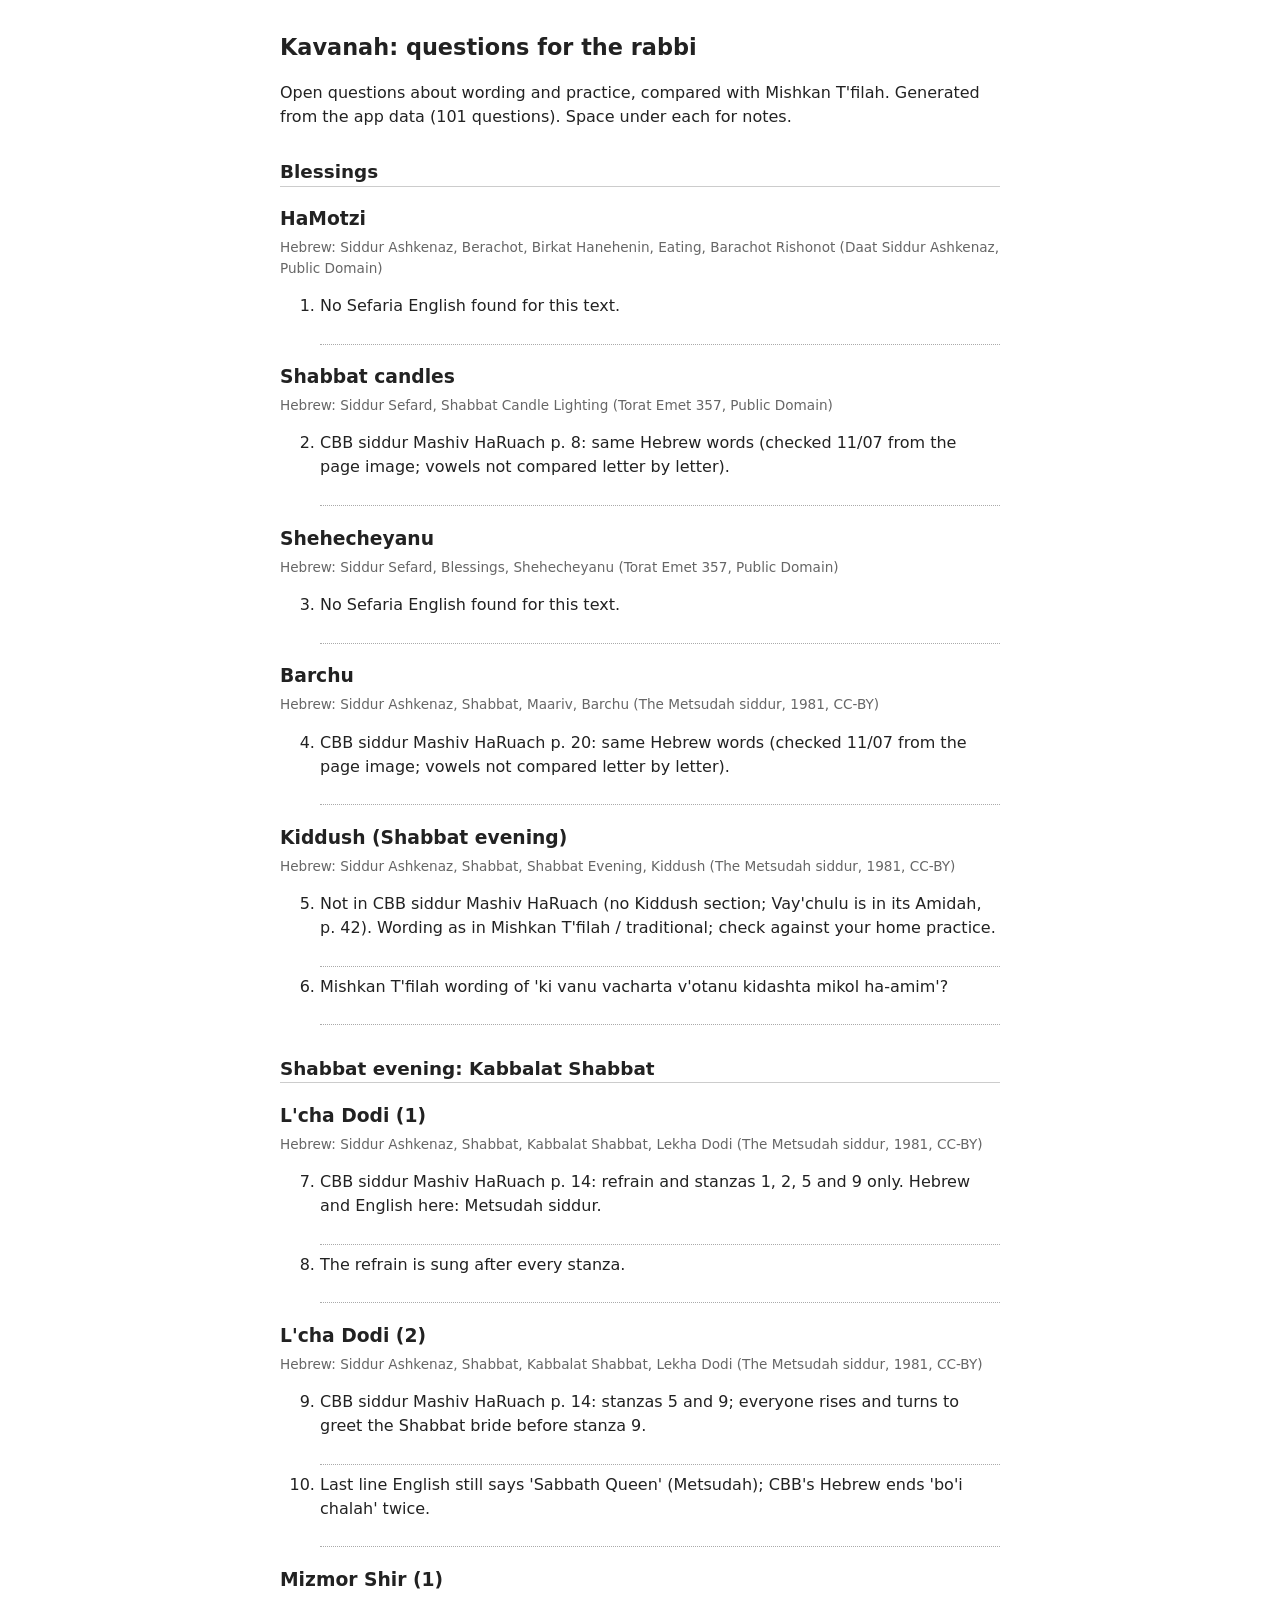
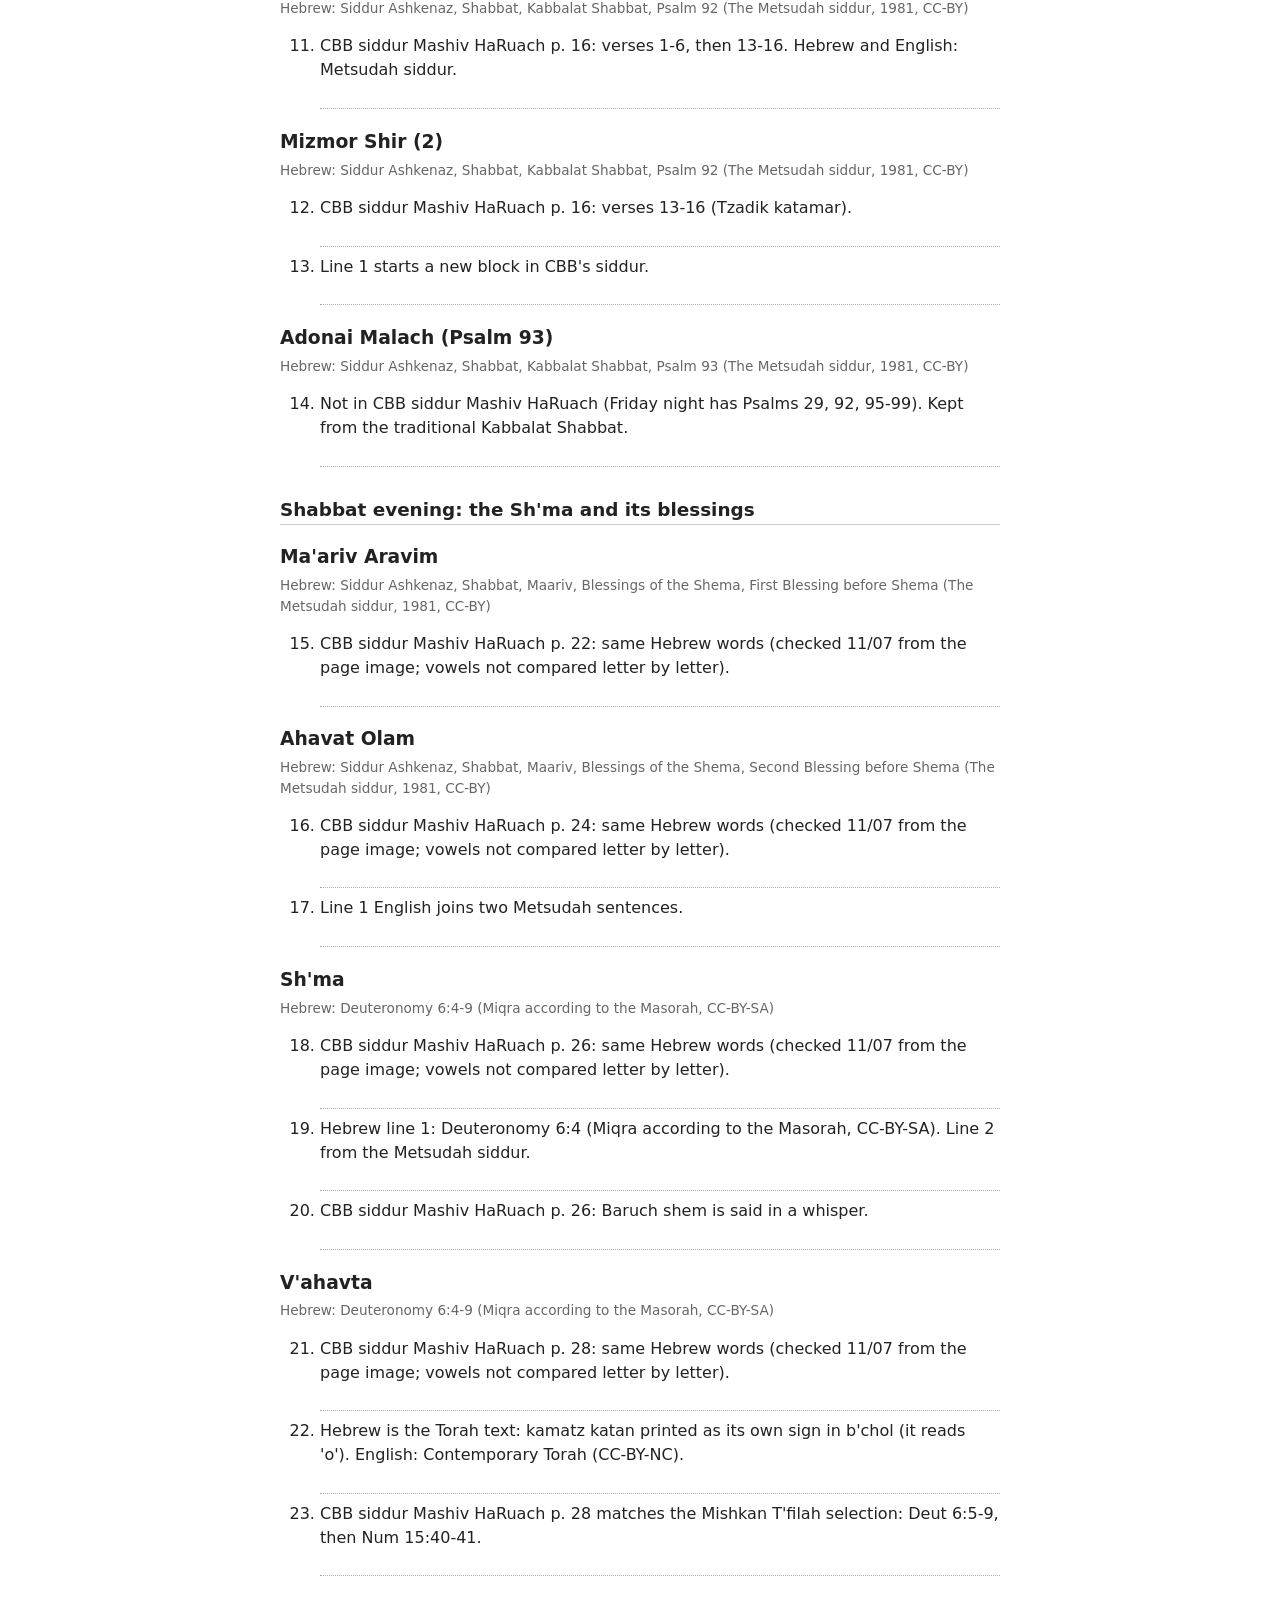
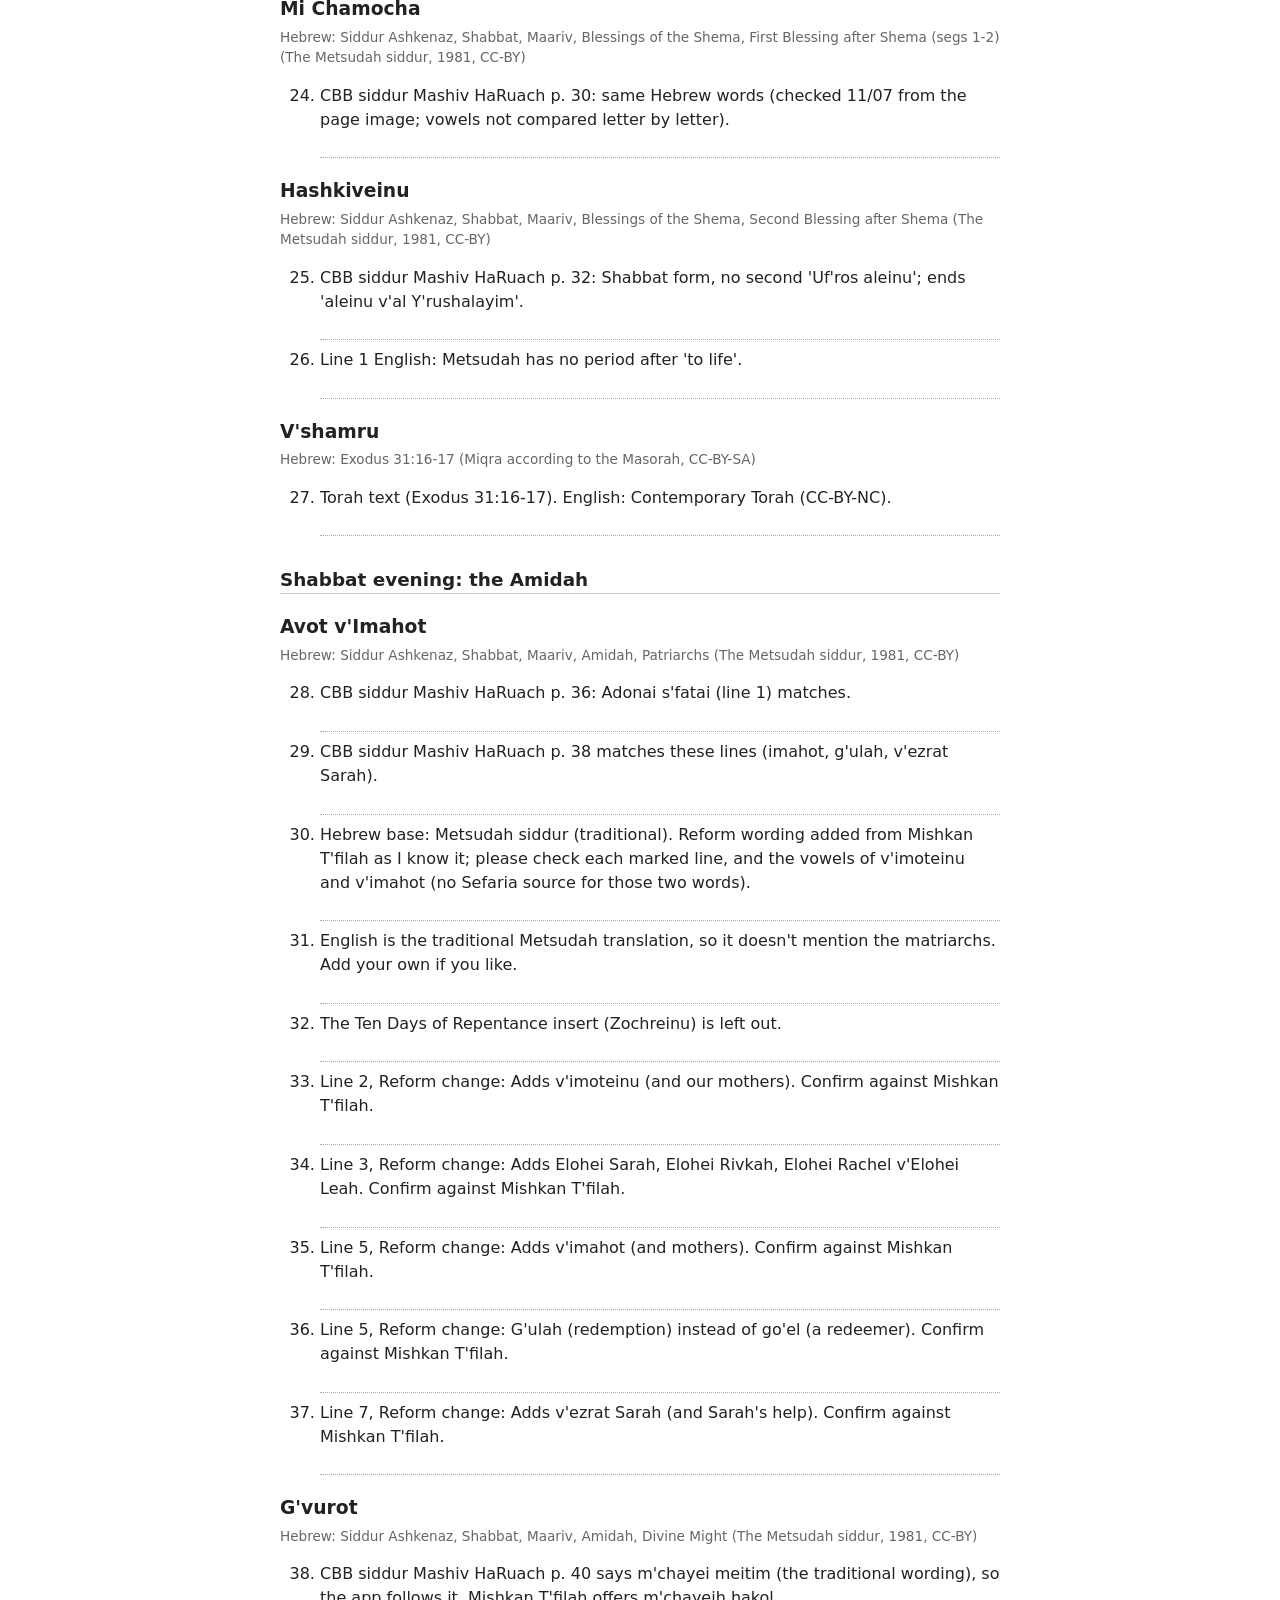
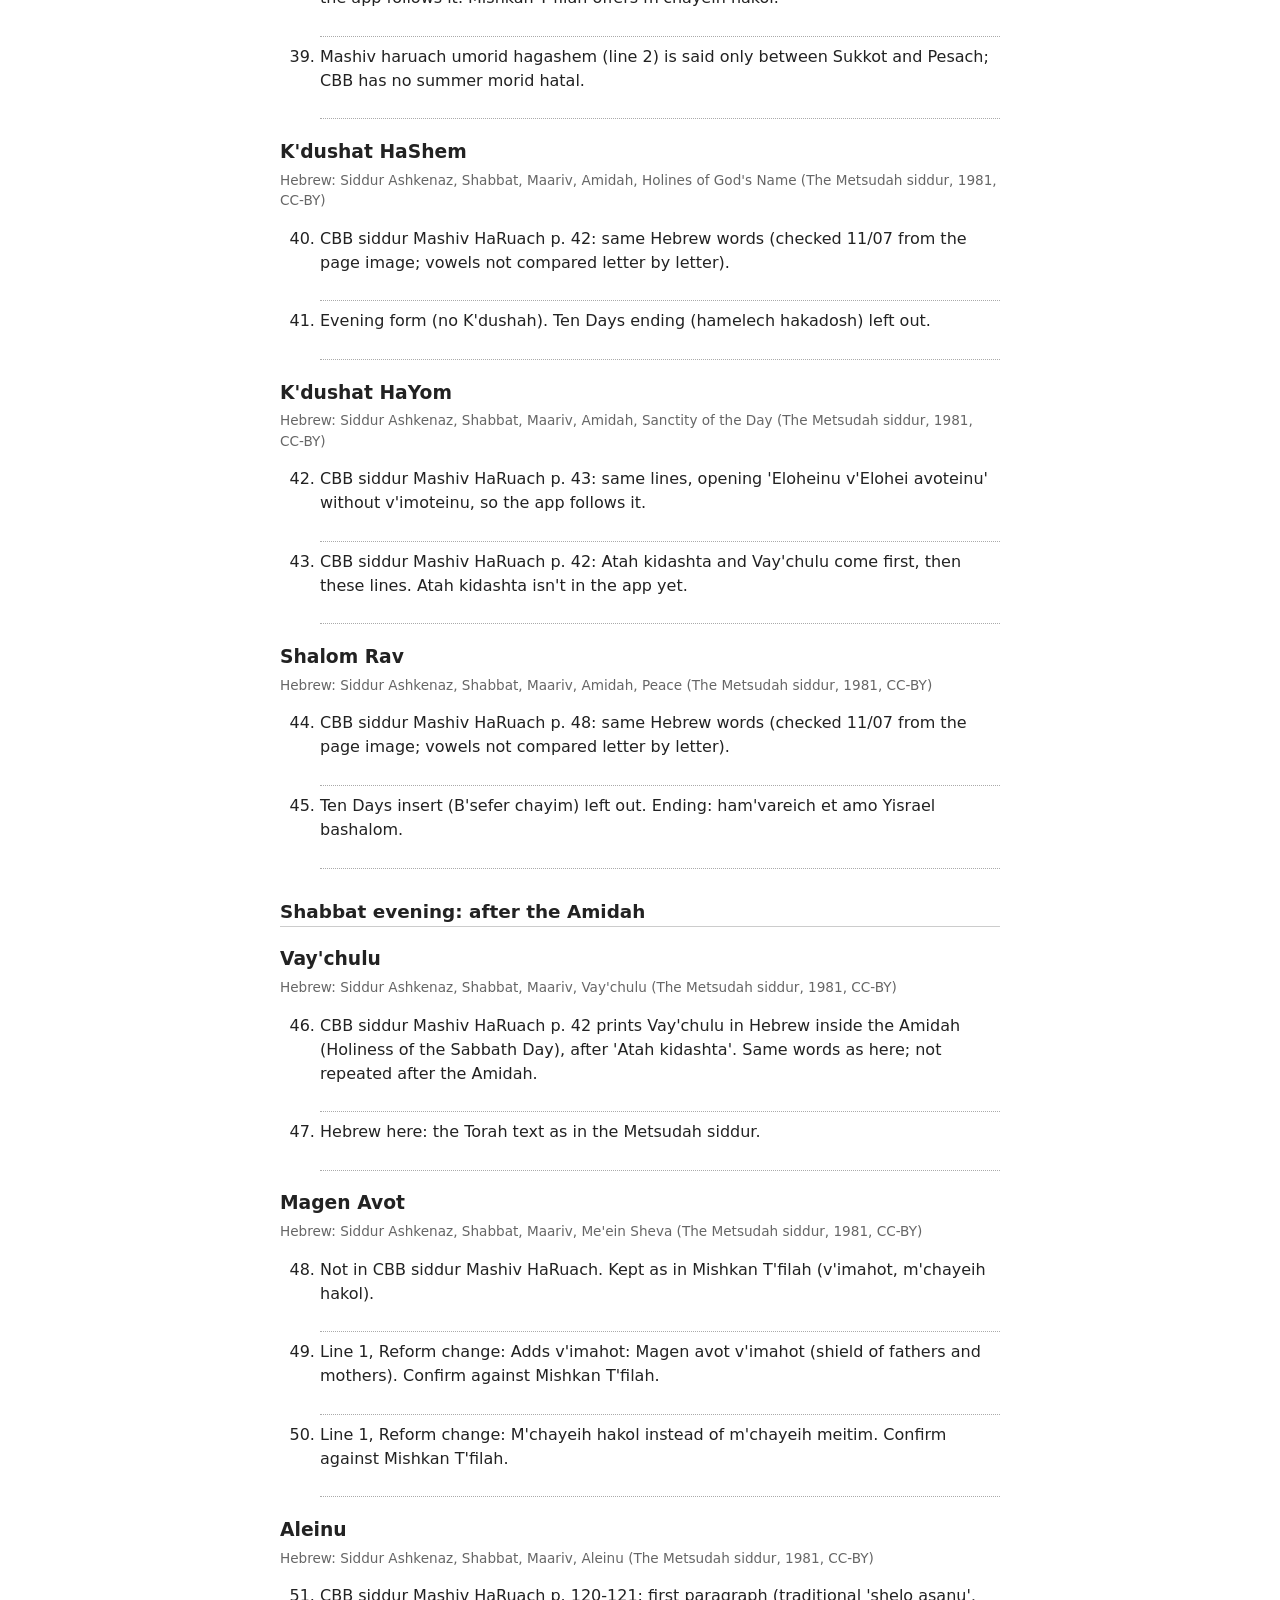
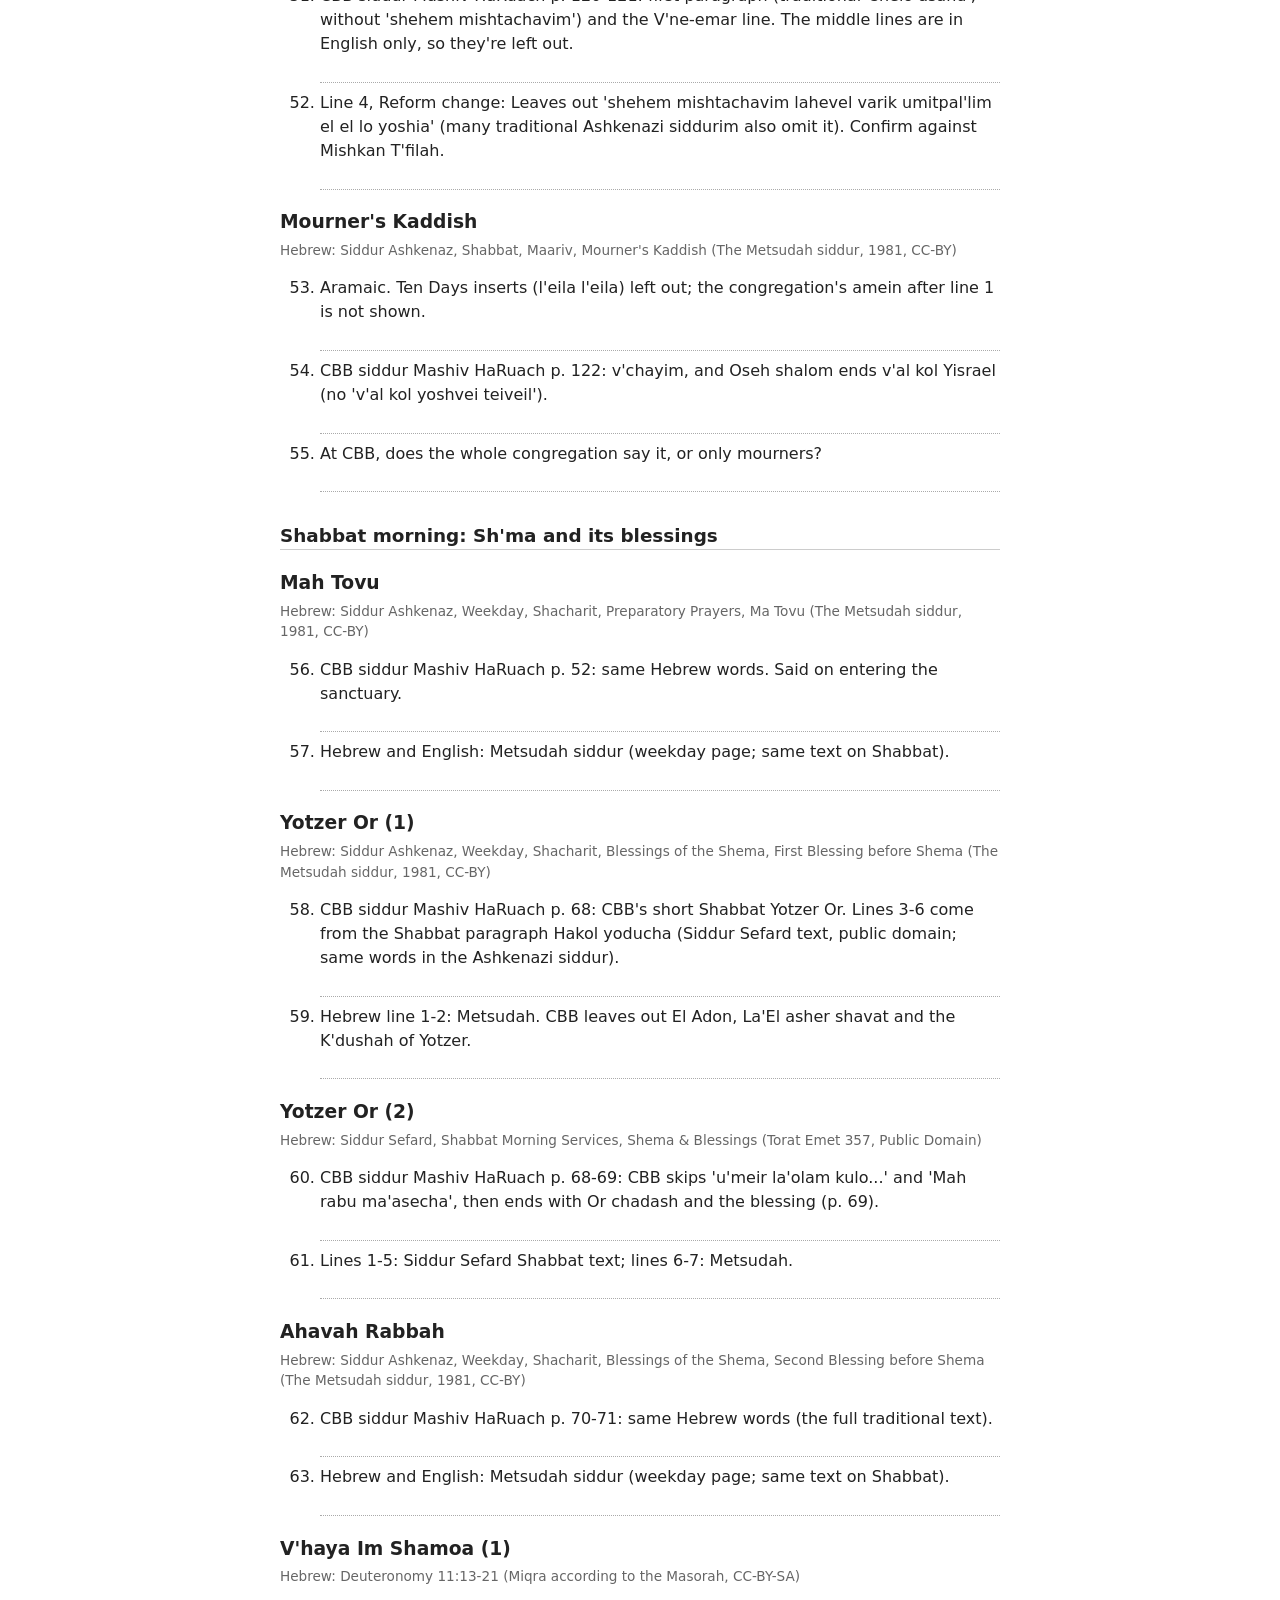
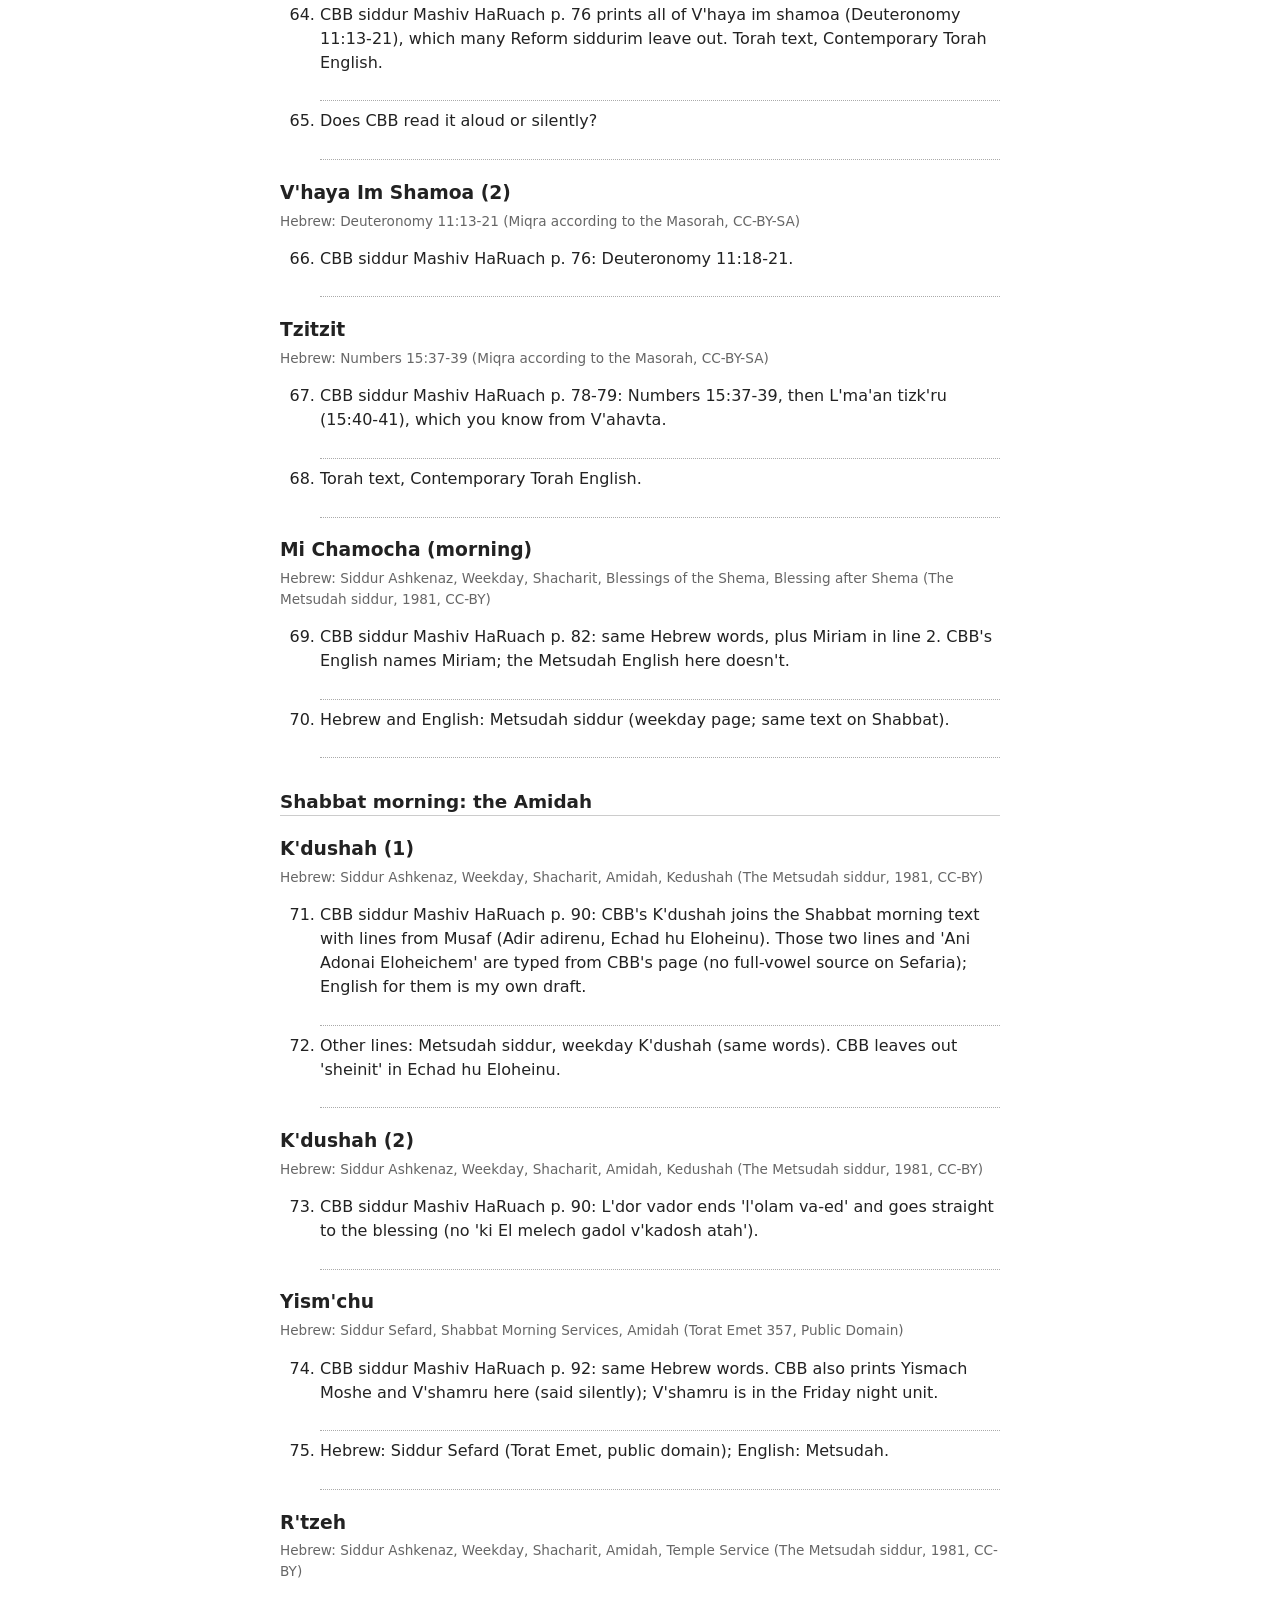
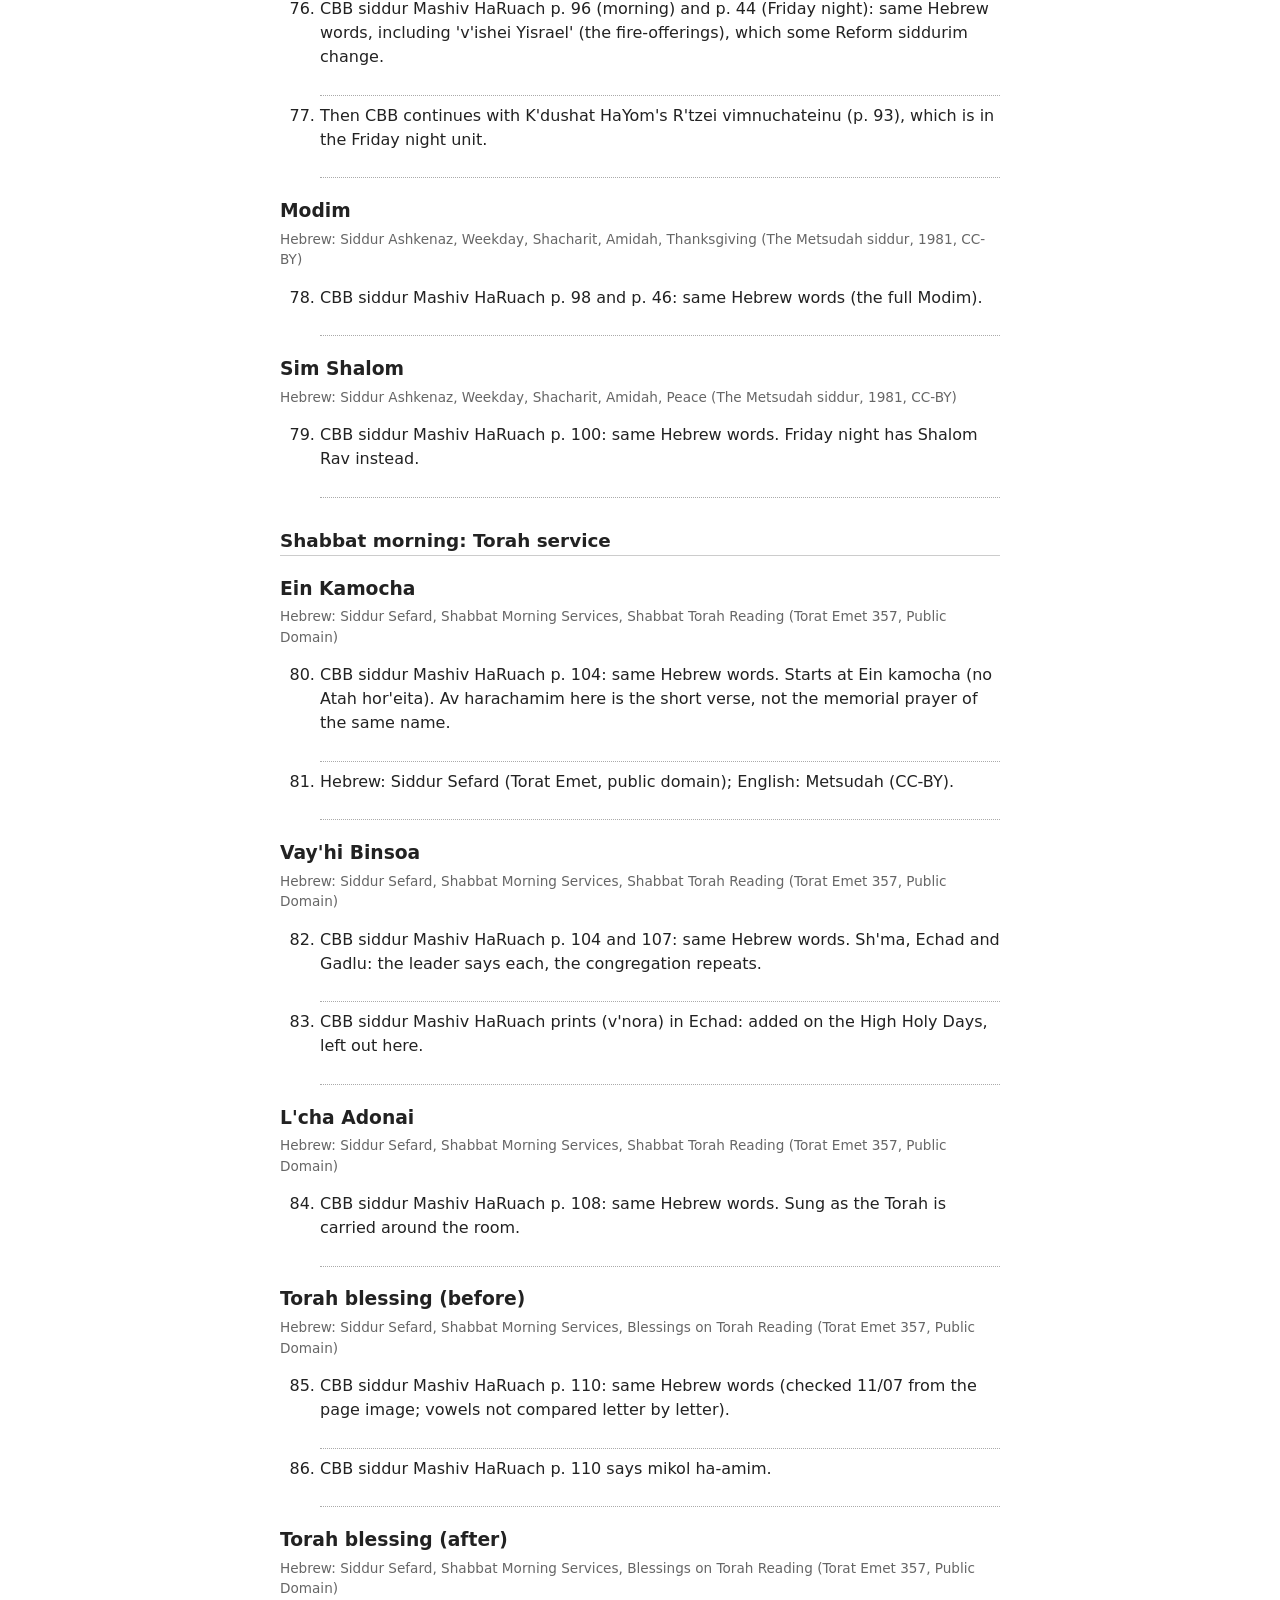
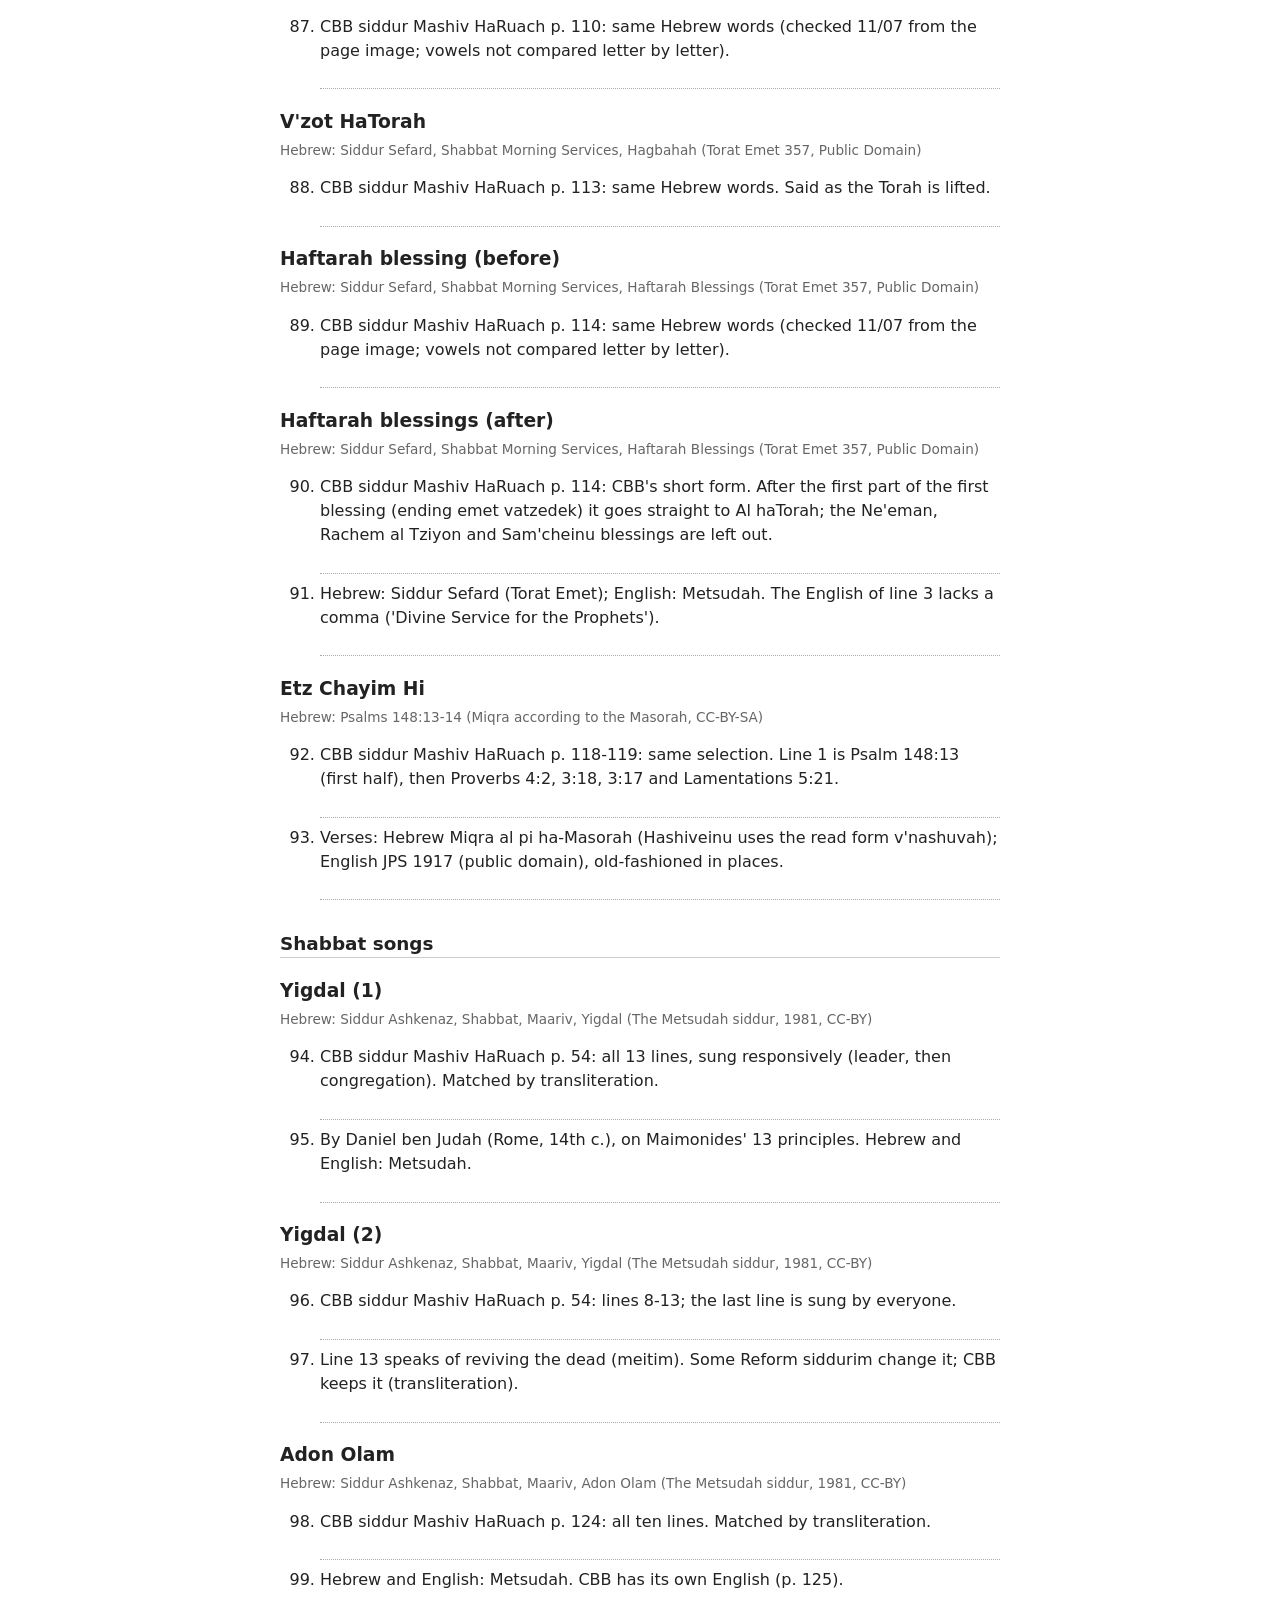
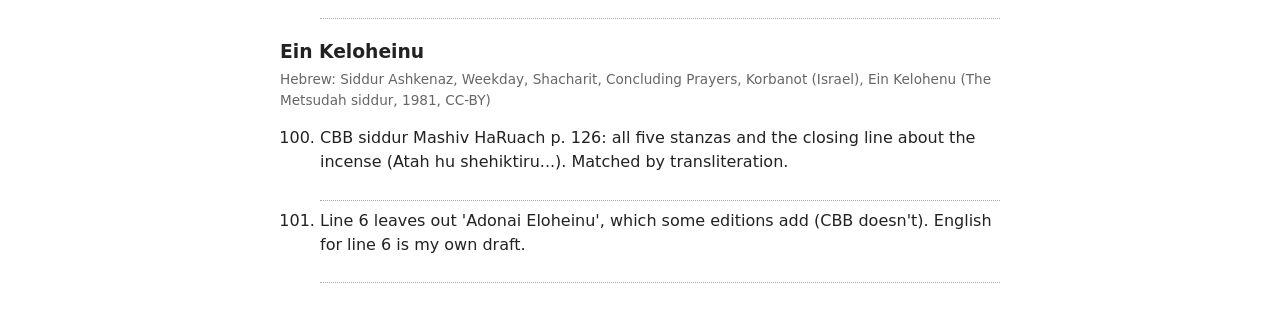
==== commit c7165319: "v31: Shabbat songs unit (Yigdal, Adon Olam, Ein Keloheinu) Co-Authored-By: Claude Opus 5.5 <noreply@" ====
--- a/questions.html
+++ b/questions.html
@@ -5,5 +5,5 @@
 .src{color:#666;font-size:.85em;margin:0} li{margin:.5em 0} .ans{border-bottom:1px dotted #aaa;height:1.6em}
 @media print{.ans{height:2.2em}}</style></head><body>
 <h1>Kavanah: questions for the rabbi</h1>
-<p>Open questions about wording and practice, compared with Mishkan T'filah. Generated from the app data (93 questions). Space under each for notes.</p>
-<h2>Blessings</h2><h3>HaMotzi</h3><p class="src">Hebrew: Siddur Ashkenaz, Berachot, Birkat Hanehenin, Eating, Barachot Rishonot (Daat Siddur Ashkenaz, Public Domain)</p><ol start="1"><li>No Sefaria English found for this text.<div class=ans></div></li></ol><h3>Shabbat candles</h3><p class="src">Hebrew: Siddur Sefard, Shabbat Candle Lighting (Torat Emet 357, Public Domain)</p><ol start="2"><li>CBB siddur Mashiv HaRuach p. 8: same Hebrew words (checked 11/07 from the page image; vowels not compared letter by letter).<div class=ans></div></li></ol><h3>Shehecheyanu</h3><p class="src">Hebrew: Siddur Sefard, Blessings, Shehecheyanu (Torat Emet 357, Public Domain)</p><ol start="3"><li>No Sefaria English found for this text.<div class=ans></div></li></ol><h3>Barchu</h3><p class="src">Hebrew: Siddur Ashkenaz, Shabbat, Maariv, Barchu (The Metsudah siddur, 1981, CC-BY)</p><ol start="4"><li>CBB siddur Mashiv HaRuach p. 20: same Hebrew words (checked 11/07 from the page image; vowels not compared letter by letter).<div class=ans></div></li></ol><h3>Kiddush (Shabbat evening)</h3><p class="src">Hebrew: Siddur Ashkenaz, Shabbat, Shabbat Evening, Kiddush (The Metsudah siddur, 1981, CC-BY)</p><ol start="5"><li>Not in CBB siddur Mashiv HaRuach (no Kiddush section; Vay&#x27;chulu is in its Amidah, p. 42). Wording as in Mishkan T&#x27;filah / traditional; check against your home practice.<div class=ans></div></li><li>Mishkan T&#x27;filah wording of &#x27;ki vanu vacharta v&#x27;otanu kidashta mikol ha-amim&#x27;?<div class=ans></div></li></ol><h2>Shabbat evening: Kabbalat Shabbat</h2><h3>L&#x27;cha Dodi (1)</h3><p class="src">Hebrew: Siddur Ashkenaz, Shabbat, Kabbalat Shabbat, Lekha Dodi (The Metsudah siddur, 1981, CC-BY)</p><ol start="7"><li>CBB siddur Mashiv HaRuach p. 14: refrain and stanzas 1, 2, 5 and 9 only. Hebrew and English here: Metsudah siddur.<div class=ans></div></li><li>The refrain is sung after every stanza.<div class=ans></div></li></ol><h3>L&#x27;cha Dodi (2)</h3><p class="src">Hebrew: Siddur Ashkenaz, Shabbat, Kabbalat Shabbat, Lekha Dodi (The Metsudah siddur, 1981, CC-BY)</p><ol start="9"><li>CBB siddur Mashiv HaRuach p. 14: stanzas 5 and 9; everyone rises and turns to greet the Shabbat bride before stanza 9.<div class=ans></div></li><li>Last line English still says &#x27;Sabbath Queen&#x27; (Metsudah); CBB&#x27;s Hebrew ends &#x27;bo&#x27;i chalah&#x27; twice.<div class=ans></div></li></ol><h3>Mizmor Shir (1)</h3><p class="src">Hebrew: Siddur Ashkenaz, Shabbat, Kabbalat Shabbat, Psalm 92 (The Metsudah siddur, 1981, CC-BY)</p><ol start="11"><li>CBB siddur Mashiv HaRuach p. 16: verses 1-6, then 13-16. Hebrew and English: Metsudah siddur.<div class=ans></div></li></ol><h3>Mizmor Shir (2)</h3><p class="src">Hebrew: Siddur Ashkenaz, Shabbat, Kabbalat Shabbat, Psalm 92 (The Metsudah siddur, 1981, CC-BY)</p><ol start="12"><li>CBB siddur Mashiv HaRuach p. 16: verses 13-16 (Tzadik katamar).<div class=ans></div></li><li>Line 1 starts a new block in CBB&#x27;s siddur.<div class=ans></div></li></ol><h3>Adonai Malach (Psalm 93)</h3><p class="src">Hebrew: Siddur Ashkenaz, Shabbat, Kabbalat Shabbat, Psalm 93 (The Metsudah siddur, 1981, CC-BY)</p><ol start="14"><li>Not in CBB siddur Mashiv HaRuach (Friday night has Psalms 29, 92, 95-99). Kept from the traditional Kabbalat Shabbat.<div class=ans></div></li></ol><h2>Shabbat evening: the Sh&#x27;ma and its blessings</h2><h3>Ma&#x27;ariv Aravim</h3><p class="src">Hebrew: Siddur Ashkenaz, Shabbat, Maariv, Blessings of the Shema, First Blessing before Shema (The Metsudah siddur, 1981, CC-BY)</p><ol start="15"><li>CBB siddur Mashiv HaRuach p. 22: same Hebrew words (checked 11/07 from the page image; vowels not compared letter by letter).<div class=ans></div></li></ol><h3>Ahavat Olam</h3><p class="src">Hebrew: Siddur Ashkenaz, Shabbat, Maariv, Blessings of the Shema, Second Blessing before Shema (The Metsudah siddur, 1981, CC-BY)</p><ol start="16"><li>CBB siddur Mashiv HaRuach p. 24: same Hebrew words (checked 11/07 from the page image; vowels not compared letter by letter).<div class=ans></div></li><li>Line 1 English joins two Metsudah sentences.<div class=ans></div></li></ol><h3>Sh&#x27;ma</h3><p class="src">Hebrew: Deuteronomy 6:4-9 (Miqra according to the Masorah, CC-BY-SA)</p><ol start="18"><li>CBB siddur Mashiv HaRuach p. 26: same Hebrew words (checked 11/07 from the page image; vowels not compared letter by letter).<div class=ans></div></li><li>Hebrew line 1: Deuteronomy 6:4 (Miqra according to the Masorah, CC-BY-SA). Line 2 from the Metsudah siddur.<div class=ans></div></li><li>CBB siddur Mashiv HaRuach p. 26: Baruch shem is said in a whisper.<div class=ans></div></li></ol><h3>V&#x27;ahavta</h3><p class="src">Hebrew: Deuteronomy 6:4-9 (Miqra according to the Masorah, CC-BY-SA)</p><ol start="21"><li>CBB siddur Mashiv HaRuach p. 28: same Hebrew words (checked 11/07 from the page image; vowels not compared letter by letter).<div class=ans></div></li><li>Hebrew is the Torah text: kamatz katan printed as its own sign in b&#x27;chol (it reads &#x27;o&#x27;). English: Contemporary Torah (CC-BY-NC).<div class=ans></div></li><li>CBB siddur Mashiv HaRuach p. 28 matches the Mishkan T&#x27;filah selection: Deut 6:5-9, then Num 15:40-41.<div class=ans></div></li></ol><h3>Mi Chamocha</h3><p class="src">Hebrew: Siddur Ashkenaz, Shabbat, Maariv, Blessings of the Shema, First Blessing after Shema (segs 1-2) (The Metsudah siddur, 1981, CC-BY)</p><ol start="24"><li>CBB siddur Mashiv HaRuach p. 30: same Hebrew words (checked 11/07 from the page image; vowels not compared letter by letter).<div class=ans></div></li></ol><h3>Hashkiveinu</h3><p class="src">Hebrew: Siddur Ashkenaz, Shabbat, Maariv, Blessings of the Shema, Second Blessing after Shema (The Metsudah siddur, 1981, CC-BY)</p><ol start="25"><li>CBB siddur Mashiv HaRuach p. 32: Shabbat form, no second &#x27;Uf&#x27;ros aleinu&#x27;; ends &#x27;aleinu v&#x27;al Y&#x27;rushalayim&#x27;.<div class=ans></div></li><li>Line 1 English: Metsudah has no period after &#x27;to life&#x27;.<div class=ans></div></li></ol><h3>V&#x27;shamru</h3><p class="src">Hebrew: Exodus 31:16-17 (Miqra according to the Masorah, CC-BY-SA)</p><ol start="27"><li>Torah text (Exodus 31:16-17). English: Contemporary Torah (CC-BY-NC).<div class=ans></div></li></ol><h2>Shabbat evening: the Amidah</h2><h3>Avot v&#x27;Imahot</h3><p class="src">Hebrew: Siddur Ashkenaz, Shabbat, Maariv, Amidah, Patriarchs (The Metsudah siddur, 1981, CC-BY)</p><ol start="28"><li>CBB siddur Mashiv HaRuach p. 36: Adonai s&#x27;fatai (line 1) matches.<div class=ans></div></li><li>CBB siddur Mashiv HaRuach p. 38 matches these lines (imahot, g&#x27;ulah, v&#x27;ezrat Sarah).<div class=ans></div></li><li>Hebrew base: Metsudah siddur (traditional). Reform wording added from Mishkan T&#x27;filah as I know it; please check each marked line, and the vowels of v&#x27;imoteinu and v&#x27;imahot (no Sefaria source for those two words).<div class=ans></div></li><li>English is the traditional Metsudah translation, so it doesn&#x27;t mention the matriarchs. Add your own if you like.<div class=ans></div></li><li>The Ten Days of Repentance insert (Zochreinu) is left out.<div class=ans></div></li><li>Line 2, Reform change: Adds v&#x27;imoteinu (and our mothers). Confirm against Mishkan T&#x27;filah.<div class=ans></div></li><li>Line 3, Reform change: Adds Elohei Sarah, Elohei Rivkah, Elohei Rachel v&#x27;Elohei Leah. Confirm against Mishkan T&#x27;filah.<div class=ans></div></li><li>Line 5, Reform change: Adds v&#x27;imahot (and mothers). Confirm against Mishkan T&#x27;filah.<div class=ans></div></li><li>Line 5, Reform change: G&#x27;ulah (redemption) instead of go&#x27;el (a redeemer). Confirm against Mishkan T&#x27;filah.<div class=ans></div></li><li>Line 7, Reform change: Adds v&#x27;ezrat Sarah (and Sarah&#x27;s help). Confirm against Mishkan T&#x27;filah.<div class=ans></div></li></ol><h3>G&#x27;vurot</h3><p class="src">Hebrew: Siddur Ashkenaz, Shabbat, Maariv, Amidah, Divine Might (The Metsudah siddur, 1981, CC-BY)</p><ol start="38"><li>CBB siddur Mashiv HaRuach p. 40 says m&#x27;chayei meitim (the traditional wording), so the app follows it. Mishkan T&#x27;filah offers m&#x27;chayeih hakol.<div class=ans></div></li><li>Mashiv haruach umorid hagashem (line 2) is said only between Sukkot and Pesach; CBB has no summer morid hatal.<div class=ans></div></li></ol><h3>K&#x27;dushat HaShem</h3><p class="src">Hebrew: Siddur Ashkenaz, Shabbat, Maariv, Amidah, Holines of God&#x27;s Name (The Metsudah siddur, 1981, CC-BY)</p><ol start="40"><li>CBB siddur Mashiv HaRuach p. 42: same Hebrew words (checked 11/07 from the page image; vowels not compared letter by letter).<div class=ans></div></li><li>Evening form (no K&#x27;dushah). Ten Days ending (hamelech hakadosh) left out.<div class=ans></div></li></ol><h3>K&#x27;dushat HaYom</h3><p class="src">Hebrew: Siddur Ashkenaz, Shabbat, Maariv, Amidah, Sanctity of the Day (The Metsudah siddur, 1981, CC-BY)</p><ol start="42"><li>CBB siddur Mashiv HaRuach p. 43: same lines, opening &#x27;Eloheinu v&#x27;Elohei avoteinu&#x27; without v&#x27;imoteinu, so the app follows it.<div class=ans></div></li><li>CBB siddur Mashiv HaRuach p. 42: Atah kidashta and Vay&#x27;chulu come first, then these lines. Atah kidashta isn&#x27;t in the app yet.<div class=ans></div></li></ol><h3>Shalom Rav</h3><p class="src">Hebrew: Siddur Ashkenaz, Shabbat, Maariv, Amidah, Peace (The Metsudah siddur, 1981, CC-BY)</p><ol start="44"><li>CBB siddur Mashiv HaRuach p. 48: same Hebrew words (checked 11/07 from the page image; vowels not compared letter by letter).<div class=ans></div></li><li>Ten Days insert (B&#x27;sefer chayim) left out. Ending: ham&#x27;vareich et amo Yisrael bashalom.<div class=ans></div></li></ol><h2>Shabbat evening: after the Amidah</h2><h3>Vay&#x27;chulu</h3><p class="src">Hebrew: Siddur Ashkenaz, Shabbat, Maariv, Vay&#x27;chulu (The Metsudah siddur, 1981, CC-BY)</p><ol start="46"><li>CBB siddur Mashiv HaRuach p. 42 prints Vay&#x27;chulu in Hebrew inside the Amidah (Holiness of the Sabbath Day), after &#x27;Atah kidashta&#x27;. Same words as here; not repeated after the Amidah.<div class=ans></div></li><li>Hebrew here: the Torah text as in the Metsudah siddur.<div class=ans></div></li></ol><h3>Magen Avot</h3><p class="src">Hebrew: Siddur Ashkenaz, Shabbat, Maariv, Me&#x27;ein Sheva (The Metsudah siddur, 1981, CC-BY)</p><ol start="48"><li>Not in CBB siddur Mashiv HaRuach. Kept as in Mishkan T&#x27;filah (v&#x27;imahot, m&#x27;chayeih hakol).<div class=ans></div></li><li>Line 1, Reform change: Adds v&#x27;imahot: Magen avot v&#x27;imahot (shield of fathers and mothers). Confirm against Mishkan T&#x27;filah.<div class=ans></div></li><li>Line 1, Reform change: M&#x27;chayeih hakol instead of m&#x27;chayeih meitim. Confirm against Mishkan T&#x27;filah.<div class=ans></div></li></ol><h3>Aleinu</h3><p class="src">Hebrew: Siddur Ashkenaz, Shabbat, Maariv, Aleinu (The Metsudah siddur, 1981, CC-BY)</p><ol start="51"><li>CBB siddur Mashiv HaRuach p. 120-121: first paragraph (traditional &#x27;shelo asanu&#x27;, without &#x27;shehem mishtachavim&#x27;) and the V&#x27;ne-emar line. The middle lines are in English only, so they&#x27;re left out.<div class=ans></div></li><li>Line 4, Reform change: Leaves out &#x27;shehem mishtachavim lahevel varik umitpal&#x27;lim el el lo yoshia&#x27; (many traditional Ashkenazi siddurim also omit it). Confirm against Mishkan T&#x27;filah.<div class=ans></div></li></ol><h3>Mourner&#x27;s Kaddish</h3><p class="src">Hebrew: Siddur Ashkenaz, Shabbat, Maariv, Mourner&#x27;s Kaddish (The Metsudah siddur, 1981, CC-BY)</p><ol start="53"><li>Aramaic. Ten Days inserts (l&#x27;eila l&#x27;eila) left out; the congregation&#x27;s amein after line 1 is not shown.<div class=ans></div></li><li>CBB siddur Mashiv HaRuach p. 122: v&#x27;chayim, and Oseh shalom ends v&#x27;al kol Yisrael (no &#x27;v&#x27;al kol yoshvei teiveil&#x27;).<div class=ans></div></li><li>At CBB, does the whole congregation say it, or only mourners?<div class=ans></div></li></ol><h2>Shabbat morning: Sh&#x27;ma and its blessings</h2><h3>Mah Tovu</h3><p class="src">Hebrew: Siddur Ashkenaz, Weekday, Shacharit, Preparatory Prayers, Ma Tovu (The Metsudah siddur, 1981, CC-BY)</p><ol start="56"><li>CBB siddur Mashiv HaRuach p. 52: same Hebrew words. Said on entering the sanctuary.<div class=ans></div></li><li>Hebrew and English: Metsudah siddur (weekday page; same text on Shabbat).<div class=ans></div></li></ol><h3>Yotzer Or (1)</h3><p class="src">Hebrew: Siddur Ashkenaz, Weekday, Shacharit, Blessings of the Shema, First Blessing before Shema (The Metsudah siddur, 1981, CC-BY)</p><ol start="58"><li>CBB siddur Mashiv HaRuach p. 68: CBB&#x27;s short Shabbat Yotzer Or. Lines 3-6 come from the Shabbat paragraph Hakol yoducha (Siddur Sefard text, public domain; same words in the Ashkenazi siddur).<div class=ans></div></li><li>Hebrew line 1-2: Metsudah. CBB leaves out El Adon, La&#x27;El asher shavat and the K&#x27;dushah of Yotzer.<div class=ans></div></li></ol><h3>Yotzer Or (2)</h3><p class="src">Hebrew: Siddur Sefard, Shabbat Morning Services, Shema &amp; Blessings (Torat Emet 357, Public Domain)</p><ol start="60"><li>CBB siddur Mashiv HaRuach p. 68-69: CBB skips &#x27;u&#x27;meir la&#x27;olam kulo...&#x27; and &#x27;Mah rabu ma&#x27;asecha&#x27;, then ends with Or chadash and the blessing (p. 69).<div class=ans></div></li><li>Lines 1-5: Siddur Sefard Shabbat text; lines 6-7: Metsudah.<div class=ans></div></li></ol><h3>Ahavah Rabbah</h3><p class="src">Hebrew: Siddur Ashkenaz, Weekday, Shacharit, Blessings of the Shema, Second Blessing before Shema (The Metsudah siddur, 1981, CC-BY)</p><ol start="62"><li>CBB siddur Mashiv HaRuach p. 70-71: same Hebrew words (the full traditional text).<div class=ans></div></li><li>Hebrew and English: Metsudah siddur (weekday page; same text on Shabbat).<div class=ans></div></li></ol><h3>V&#x27;haya Im Shamoa (1)</h3><p class="src">Hebrew: Deuteronomy 11:13-21 (Miqra according to the Masorah, CC-BY-SA)</p><ol start="64"><li>CBB siddur Mashiv HaRuach p. 76 prints all of V&#x27;haya im shamoa (Deuteronomy 11:13-21), which many Reform siddurim leave out. Torah text, Contemporary Torah English.<div class=ans></div></li><li>Does CBB read it aloud or silently?<div class=ans></div></li></ol><h3>V&#x27;haya Im Shamoa (2)</h3><p class="src">Hebrew: Deuteronomy 11:13-21 (Miqra according to the Masorah, CC-BY-SA)</p><ol start="66"><li>CBB siddur Mashiv HaRuach p. 76: Deuteronomy 11:18-21.<div class=ans></div></li></ol><h3>Tzitzit</h3><p class="src">Hebrew: Numbers 15:37-39 (Miqra according to the Masorah, CC-BY-SA)</p><ol start="67"><li>CBB siddur Mashiv HaRuach p. 78-79: Numbers 15:37-39, then L&#x27;ma&#x27;an tizk&#x27;ru (15:40-41), which you know from V&#x27;ahavta.<div class=ans></div></li><li>Torah text, Contemporary Torah English.<div class=ans></div></li></ol><h3>Mi Chamocha (morning)</h3><p class="src">Hebrew: Siddur Ashkenaz, Weekday, Shacharit, Blessings of the Shema, Blessing after Shema (The Metsudah siddur, 1981, CC-BY)</p><ol start="69"><li>CBB siddur Mashiv HaRuach p. 82: same Hebrew words, plus Miriam in line 2. CBB&#x27;s English names Miriam; the Metsudah English here doesn&#x27;t.<div class=ans></div></li><li>Hebrew and English: Metsudah siddur (weekday page; same text on Shabbat).<div class=ans></div></li></ol><h2>Shabbat morning: the Amidah</h2><h3>K&#x27;dushah (1)</h3><p class="src">Hebrew: Siddur Ashkenaz, Weekday, Shacharit, Amidah, Kedushah (The Metsudah siddur, 1981, CC-BY)</p><ol start="71"><li>CBB siddur Mashiv HaRuach p. 90: CBB&#x27;s K&#x27;dushah joins the Shabbat morning text with lines from Musaf (Adir adirenu, Echad hu Eloheinu). Those two lines and &#x27;Ani Adonai Eloheichem&#x27; are typed from CBB&#x27;s page (no full-vowel source on Sefaria); English for them is my own draft.<div class=ans></div></li><li>Other lines: Metsudah siddur, weekday K&#x27;dushah (same words). CBB leaves out &#x27;sheinit&#x27; in Echad hu Eloheinu.<div class=ans></div></li></ol><h3>K&#x27;dushah (2)</h3><p class="src">Hebrew: Siddur Ashkenaz, Weekday, Shacharit, Amidah, Kedushah (The Metsudah siddur, 1981, CC-BY)</p><ol start="73"><li>CBB siddur Mashiv HaRuach p. 90: L&#x27;dor vador ends &#x27;l&#x27;olam va-ed&#x27; and goes straight to the blessing (no &#x27;ki El melech gadol v&#x27;kadosh atah&#x27;).<div class=ans></div></li></ol><h3>Yism&#x27;chu</h3><p class="src">Hebrew: Siddur Sefard, Shabbat Morning Services, Amidah (Torat Emet 357, Public Domain)</p><ol start="74"><li>CBB siddur Mashiv HaRuach p. 92: same Hebrew words. CBB also prints Yismach Moshe and V&#x27;shamru here (said silently); V&#x27;shamru is in the Friday night unit.<div class=ans></div></li><li>Hebrew: Siddur Sefard (Torat Emet, public domain); English: Metsudah.<div class=ans></div></li></ol><h3>R&#x27;tzeh</h3><p class="src">Hebrew: Siddur Ashkenaz, Weekday, Shacharit, Amidah, Temple Service (The Metsudah siddur, 1981, CC-BY)</p><ol start="76"><li>CBB siddur Mashiv HaRuach p. 96 (morning) and p. 44 (Friday night): same Hebrew words, including &#x27;v&#x27;ishei Yisrael&#x27; (the fire-offerings), which some Reform siddurim change.<div class=ans></div></li><li>Then CBB continues with K&#x27;dushat HaYom&#x27;s R&#x27;tzei vimnuchateinu (p. 93), which is in the Friday night unit.<div class=ans></div></li></ol><h3>Modim</h3><p class="src">Hebrew: Siddur Ashkenaz, Weekday, Shacharit, Amidah, Thanksgiving (The Metsudah siddur, 1981, CC-BY)</p><ol start="78"><li>CBB siddur Mashiv HaRuach p. 98 and p. 46: same Hebrew words (the full Modim).<div class=ans></div></li></ol><h3>Sim Shalom</h3><p class="src">Hebrew: Siddur Ashkenaz, Weekday, Shacharit, Amidah, Peace (The Metsudah siddur, 1981, CC-BY)</p><ol start="79"><li>CBB siddur Mashiv HaRuach p. 100: same Hebrew words. Friday night has Shalom Rav instead.<div class=ans></div></li></ol><h2>Shabbat morning: Torah service</h2><h3>Ein Kamocha</h3><p class="src">Hebrew: Siddur Sefard, Shabbat Morning Services, Shabbat Torah Reading (Torat Emet 357, Public Domain)</p><ol start="80"><li>CBB siddur Mashiv HaRuach p. 104: same Hebrew words. Starts at Ein kamocha (no Atah hor&#x27;eita). Av harachamim here is the short verse, not the memorial prayer of the same name.<div class=ans></div></li><li>Hebrew: Siddur Sefard (Torat Emet, public domain); English: Metsudah (CC-BY).<div class=ans></div></li></ol><h3>Vay&#x27;hi Binsoa</h3><p class="src">Hebrew: Siddur Sefard, Shabbat Morning Services, Shabbat Torah Reading (Torat Emet 357, Public Domain)</p><ol start="82"><li>CBB siddur Mashiv HaRuach p. 104 and 107: same Hebrew words. Sh&#x27;ma, Echad and Gadlu: the leader says each, the congregation repeats.<div class=ans></div></li><li>CBB siddur Mashiv HaRuach prints (v&#x27;nora) in Echad: added on the High Holy Days, left out here.<div class=ans></div></li></ol><h3>L&#x27;cha Adonai</h3><p class="src">Hebrew: Siddur Sefard, Shabbat Morning Services, Shabbat Torah Reading (Torat Emet 357, Public Domain)</p><ol start="84"><li>CBB siddur Mashiv HaRuach p. 108: same Hebrew words. Sung as the Torah is carried around the room.<div class=ans></div></li></ol><h3>Torah blessing (before)</h3><p class="src">Hebrew: Siddur Sefard, Shabbat Morning Services, Blessings on Torah Reading (Torat Emet 357, Public Domain)</p><ol start="85"><li>CBB siddur Mashiv HaRuach p. 110: same Hebrew words (checked 11/07 from the page image; vowels not compared letter by letter).<div class=ans></div></li><li>CBB siddur Mashiv HaRuach p. 110 says mikol ha-amim.<div class=ans></div></li></ol><h3>Torah blessing (after)</h3><p class="src">Hebrew: Siddur Sefard, Shabbat Morning Services, Blessings on Torah Reading (Torat Emet 357, Public Domain)</p><ol start="87"><li>CBB siddur Mashiv HaRuach p. 110: same Hebrew words (checked 11/07 from the page image; vowels not compared letter by letter).<div class=ans></div></li></ol><h3>V&#x27;zot HaTorah</h3><p class="src">Hebrew: Siddur Sefard, Shabbat Morning Services, Hagbahah (Torat Emet 357, Public Domain)</p><ol start="88"><li>CBB siddur Mashiv HaRuach p. 113: same Hebrew words. Said as the Torah is lifted.<div class=ans></div></li></ol><h3>Haftarah blessing (before)</h3><p class="src">Hebrew: Siddur Sefard, Shabbat Morning Services, Haftarah Blessings (Torat Emet 357, Public Domain)</p><ol start="89"><li>CBB siddur Mashiv HaRuach p. 114: same Hebrew words (checked 11/07 from the page image; vowels not compared letter by letter).<div class=ans></div></li></ol><h3>Haftarah blessings (after)</h3><p class="src">Hebrew: Siddur Sefard, Shabbat Morning Services, Haftarah Blessings (Torat Emet 357, Public Domain)</p><ol start="90"><li>CBB siddur Mashiv HaRuach p. 114: CBB&#x27;s short form. After the first part of the first blessing (ending emet vatzedek) it goes straight to Al haTorah; the Ne&#x27;eman, Rachem al Tziyon and Sam&#x27;cheinu blessings are left out.<div class=ans></div></li><li>Hebrew: Siddur Sefard (Torat Emet); English: Metsudah. The English of line 3 lacks a comma (&#x27;Divine Service for the Prophets&#x27;).<div class=ans></div></li></ol><h3>Etz Chayim Hi</h3><p class="src">Hebrew: Psalms 148:13-14 (Miqra according to the Masorah, CC-BY-SA)</p><ol start="92"><li>CBB siddur Mashiv HaRuach p. 118-119: same selection. Line 1 is Psalm 148:13 (first half), then Proverbs 4:2, 3:18, 3:17 and Lamentations 5:21.<div class=ans></div></li><li>Verses: Hebrew Miqra al pi ha-Masorah (Hashiveinu uses the read form v&#x27;nashuvah); English JPS 1917 (public domain), old-fashioned in places.<div class=ans></div></li></ol></body></html>+<p>Open questions about wording and practice, compared with Mishkan T'filah. Generated from the app data (101 questions). Space under each for notes.</p>
+<h2>Blessings</h2><h3>HaMotzi</h3><p class="src">Hebrew: Siddur Ashkenaz, Berachot, Birkat Hanehenin, Eating, Barachot Rishonot (Daat Siddur Ashkenaz, Public Domain)</p><ol start="1"><li>No Sefaria English found for this text.<div class=ans></div></li></ol><h3>Shabbat candles</h3><p class="src">Hebrew: Siddur Sefard, Shabbat Candle Lighting (Torat Emet 357, Public Domain)</p><ol start="2"><li>CBB siddur Mashiv HaRuach p. 8: same Hebrew words (checked 11/07 from the page image; vowels not compared letter by letter).<div class=ans></div></li></ol><h3>Shehecheyanu</h3><p class="src">Hebrew: Siddur Sefard, Blessings, Shehecheyanu (Torat Emet 357, Public Domain)</p><ol start="3"><li>No Sefaria English found for this text.<div class=ans></div></li></ol><h3>Barchu</h3><p class="src">Hebrew: Siddur Ashkenaz, Shabbat, Maariv, Barchu (The Metsudah siddur, 1981, CC-BY)</p><ol start="4"><li>CBB siddur Mashiv HaRuach p. 20: same Hebrew words (checked 11/07 from the page image; vowels not compared letter by letter).<div class=ans></div></li></ol><h3>Kiddush (Shabbat evening)</h3><p class="src">Hebrew: Siddur Ashkenaz, Shabbat, Shabbat Evening, Kiddush (The Metsudah siddur, 1981, CC-BY)</p><ol start="5"><li>Not in CBB siddur Mashiv HaRuach (no Kiddush section; Vay&#x27;chulu is in its Amidah, p. 42). Wording as in Mishkan T&#x27;filah / traditional; check against your home practice.<div class=ans></div></li><li>Mishkan T&#x27;filah wording of &#x27;ki vanu vacharta v&#x27;otanu kidashta mikol ha-amim&#x27;?<div class=ans></div></li></ol><h2>Shabbat evening: Kabbalat Shabbat</h2><h3>L&#x27;cha Dodi (1)</h3><p class="src">Hebrew: Siddur Ashkenaz, Shabbat, Kabbalat Shabbat, Lekha Dodi (The Metsudah siddur, 1981, CC-BY)</p><ol start="7"><li>CBB siddur Mashiv HaRuach p. 14: refrain and stanzas 1, 2, 5 and 9 only. Hebrew and English here: Metsudah siddur.<div class=ans></div></li><li>The refrain is sung after every stanza.<div class=ans></div></li></ol><h3>L&#x27;cha Dodi (2)</h3><p class="src">Hebrew: Siddur Ashkenaz, Shabbat, Kabbalat Shabbat, Lekha Dodi (The Metsudah siddur, 1981, CC-BY)</p><ol start="9"><li>CBB siddur Mashiv HaRuach p. 14: stanzas 5 and 9; everyone rises and turns to greet the Shabbat bride before stanza 9.<div class=ans></div></li><li>Last line English still says &#x27;Sabbath Queen&#x27; (Metsudah); CBB&#x27;s Hebrew ends &#x27;bo&#x27;i chalah&#x27; twice.<div class=ans></div></li></ol><h3>Mizmor Shir (1)</h3><p class="src">Hebrew: Siddur Ashkenaz, Shabbat, Kabbalat Shabbat, Psalm 92 (The Metsudah siddur, 1981, CC-BY)</p><ol start="11"><li>CBB siddur Mashiv HaRuach p. 16: verses 1-6, then 13-16. Hebrew and English: Metsudah siddur.<div class=ans></div></li></ol><h3>Mizmor Shir (2)</h3><p class="src">Hebrew: Siddur Ashkenaz, Shabbat, Kabbalat Shabbat, Psalm 92 (The Metsudah siddur, 1981, CC-BY)</p><ol start="12"><li>CBB siddur Mashiv HaRuach p. 16: verses 13-16 (Tzadik katamar).<div class=ans></div></li><li>Line 1 starts a new block in CBB&#x27;s siddur.<div class=ans></div></li></ol><h3>Adonai Malach (Psalm 93)</h3><p class="src">Hebrew: Siddur Ashkenaz, Shabbat, Kabbalat Shabbat, Psalm 93 (The Metsudah siddur, 1981, CC-BY)</p><ol start="14"><li>Not in CBB siddur Mashiv HaRuach (Friday night has Psalms 29, 92, 95-99). Kept from the traditional Kabbalat Shabbat.<div class=ans></div></li></ol><h2>Shabbat evening: the Sh&#x27;ma and its blessings</h2><h3>Ma&#x27;ariv Aravim</h3><p class="src">Hebrew: Siddur Ashkenaz, Shabbat, Maariv, Blessings of the Shema, First Blessing before Shema (The Metsudah siddur, 1981, CC-BY)</p><ol start="15"><li>CBB siddur Mashiv HaRuach p. 22: same Hebrew words (checked 11/07 from the page image; vowels not compared letter by letter).<div class=ans></div></li></ol><h3>Ahavat Olam</h3><p class="src">Hebrew: Siddur Ashkenaz, Shabbat, Maariv, Blessings of the Shema, Second Blessing before Shema (The Metsudah siddur, 1981, CC-BY)</p><ol start="16"><li>CBB siddur Mashiv HaRuach p. 24: same Hebrew words (checked 11/07 from the page image; vowels not compared letter by letter).<div class=ans></div></li><li>Line 1 English joins two Metsudah sentences.<div class=ans></div></li></ol><h3>Sh&#x27;ma</h3><p class="src">Hebrew: Deuteronomy 6:4-9 (Miqra according to the Masorah, CC-BY-SA)</p><ol start="18"><li>CBB siddur Mashiv HaRuach p. 26: same Hebrew words (checked 11/07 from the page image; vowels not compared letter by letter).<div class=ans></div></li><li>Hebrew line 1: Deuteronomy 6:4 (Miqra according to the Masorah, CC-BY-SA). Line 2 from the Metsudah siddur.<div class=ans></div></li><li>CBB siddur Mashiv HaRuach p. 26: Baruch shem is said in a whisper.<div class=ans></div></li></ol><h3>V&#x27;ahavta</h3><p class="src">Hebrew: Deuteronomy 6:4-9 (Miqra according to the Masorah, CC-BY-SA)</p><ol start="21"><li>CBB siddur Mashiv HaRuach p. 28: same Hebrew words (checked 11/07 from the page image; vowels not compared letter by letter).<div class=ans></div></li><li>Hebrew is the Torah text: kamatz katan printed as its own sign in b&#x27;chol (it reads &#x27;o&#x27;). English: Contemporary Torah (CC-BY-NC).<div class=ans></div></li><li>CBB siddur Mashiv HaRuach p. 28 matches the Mishkan T&#x27;filah selection: Deut 6:5-9, then Num 15:40-41.<div class=ans></div></li></ol><h3>Mi Chamocha</h3><p class="src">Hebrew: Siddur Ashkenaz, Shabbat, Maariv, Blessings of the Shema, First Blessing after Shema (segs 1-2) (The Metsudah siddur, 1981, CC-BY)</p><ol start="24"><li>CBB siddur Mashiv HaRuach p. 30: same Hebrew words (checked 11/07 from the page image; vowels not compared letter by letter).<div class=ans></div></li></ol><h3>Hashkiveinu</h3><p class="src">Hebrew: Siddur Ashkenaz, Shabbat, Maariv, Blessings of the Shema, Second Blessing after Shema (The Metsudah siddur, 1981, CC-BY)</p><ol start="25"><li>CBB siddur Mashiv HaRuach p. 32: Shabbat form, no second &#x27;Uf&#x27;ros aleinu&#x27;; ends &#x27;aleinu v&#x27;al Y&#x27;rushalayim&#x27;.<div class=ans></div></li><li>Line 1 English: Metsudah has no period after &#x27;to life&#x27;.<div class=ans></div></li></ol><h3>V&#x27;shamru</h3><p class="src">Hebrew: Exodus 31:16-17 (Miqra according to the Masorah, CC-BY-SA)</p><ol start="27"><li>Torah text (Exodus 31:16-17). English: Contemporary Torah (CC-BY-NC).<div class=ans></div></li></ol><h2>Shabbat evening: the Amidah</h2><h3>Avot v&#x27;Imahot</h3><p class="src">Hebrew: Siddur Ashkenaz, Shabbat, Maariv, Amidah, Patriarchs (The Metsudah siddur, 1981, CC-BY)</p><ol start="28"><li>CBB siddur Mashiv HaRuach p. 36: Adonai s&#x27;fatai (line 1) matches.<div class=ans></div></li><li>CBB siddur Mashiv HaRuach p. 38 matches these lines (imahot, g&#x27;ulah, v&#x27;ezrat Sarah).<div class=ans></div></li><li>Hebrew base: Metsudah siddur (traditional). Reform wording added from Mishkan T&#x27;filah as I know it; please check each marked line, and the vowels of v&#x27;imoteinu and v&#x27;imahot (no Sefaria source for those two words).<div class=ans></div></li><li>English is the traditional Metsudah translation, so it doesn&#x27;t mention the matriarchs. Add your own if you like.<div class=ans></div></li><li>The Ten Days of Repentance insert (Zochreinu) is left out.<div class=ans></div></li><li>Line 2, Reform change: Adds v&#x27;imoteinu (and our mothers). Confirm against Mishkan T&#x27;filah.<div class=ans></div></li><li>Line 3, Reform change: Adds Elohei Sarah, Elohei Rivkah, Elohei Rachel v&#x27;Elohei Leah. Confirm against Mishkan T&#x27;filah.<div class=ans></div></li><li>Line 5, Reform change: Adds v&#x27;imahot (and mothers). Confirm against Mishkan T&#x27;filah.<div class=ans></div></li><li>Line 5, Reform change: G&#x27;ulah (redemption) instead of go&#x27;el (a redeemer). Confirm against Mishkan T&#x27;filah.<div class=ans></div></li><li>Line 7, Reform change: Adds v&#x27;ezrat Sarah (and Sarah&#x27;s help). Confirm against Mishkan T&#x27;filah.<div class=ans></div></li></ol><h3>G&#x27;vurot</h3><p class="src">Hebrew: Siddur Ashkenaz, Shabbat, Maariv, Amidah, Divine Might (The Metsudah siddur, 1981, CC-BY)</p><ol start="38"><li>CBB siddur Mashiv HaRuach p. 40 says m&#x27;chayei meitim (the traditional wording), so the app follows it. Mishkan T&#x27;filah offers m&#x27;chayeih hakol.<div class=ans></div></li><li>Mashiv haruach umorid hagashem (line 2) is said only between Sukkot and Pesach; CBB has no summer morid hatal.<div class=ans></div></li></ol><h3>K&#x27;dushat HaShem</h3><p class="src">Hebrew: Siddur Ashkenaz, Shabbat, Maariv, Amidah, Holines of God&#x27;s Name (The Metsudah siddur, 1981, CC-BY)</p><ol start="40"><li>CBB siddur Mashiv HaRuach p. 42: same Hebrew words (checked 11/07 from the page image; vowels not compared letter by letter).<div class=ans></div></li><li>Evening form (no K&#x27;dushah). Ten Days ending (hamelech hakadosh) left out.<div class=ans></div></li></ol><h3>K&#x27;dushat HaYom</h3><p class="src">Hebrew: Siddur Ashkenaz, Shabbat, Maariv, Amidah, Sanctity of the Day (The Metsudah siddur, 1981, CC-BY)</p><ol start="42"><li>CBB siddur Mashiv HaRuach p. 43: same lines, opening &#x27;Eloheinu v&#x27;Elohei avoteinu&#x27; without v&#x27;imoteinu, so the app follows it.<div class=ans></div></li><li>CBB siddur Mashiv HaRuach p. 42: Atah kidashta and Vay&#x27;chulu come first, then these lines. Atah kidashta isn&#x27;t in the app yet.<div class=ans></div></li></ol><h3>Shalom Rav</h3><p class="src">Hebrew: Siddur Ashkenaz, Shabbat, Maariv, Amidah, Peace (The Metsudah siddur, 1981, CC-BY)</p><ol start="44"><li>CBB siddur Mashiv HaRuach p. 48: same Hebrew words (checked 11/07 from the page image; vowels not compared letter by letter).<div class=ans></div></li><li>Ten Days insert (B&#x27;sefer chayim) left out. Ending: ham&#x27;vareich et amo Yisrael bashalom.<div class=ans></div></li></ol><h2>Shabbat evening: after the Amidah</h2><h3>Vay&#x27;chulu</h3><p class="src">Hebrew: Siddur Ashkenaz, Shabbat, Maariv, Vay&#x27;chulu (The Metsudah siddur, 1981, CC-BY)</p><ol start="46"><li>CBB siddur Mashiv HaRuach p. 42 prints Vay&#x27;chulu in Hebrew inside the Amidah (Holiness of the Sabbath Day), after &#x27;Atah kidashta&#x27;. Same words as here; not repeated after the Amidah.<div class=ans></div></li><li>Hebrew here: the Torah text as in the Metsudah siddur.<div class=ans></div></li></ol><h3>Magen Avot</h3><p class="src">Hebrew: Siddur Ashkenaz, Shabbat, Maariv, Me&#x27;ein Sheva (The Metsudah siddur, 1981, CC-BY)</p><ol start="48"><li>Not in CBB siddur Mashiv HaRuach. Kept as in Mishkan T&#x27;filah (v&#x27;imahot, m&#x27;chayeih hakol).<div class=ans></div></li><li>Line 1, Reform change: Adds v&#x27;imahot: Magen avot v&#x27;imahot (shield of fathers and mothers). Confirm against Mishkan T&#x27;filah.<div class=ans></div></li><li>Line 1, Reform change: M&#x27;chayeih hakol instead of m&#x27;chayeih meitim. Confirm against Mishkan T&#x27;filah.<div class=ans></div></li></ol><h3>Aleinu</h3><p class="src">Hebrew: Siddur Ashkenaz, Shabbat, Maariv, Aleinu (The Metsudah siddur, 1981, CC-BY)</p><ol start="51"><li>CBB siddur Mashiv HaRuach p. 120-121: first paragraph (traditional &#x27;shelo asanu&#x27;, without &#x27;shehem mishtachavim&#x27;) and the V&#x27;ne-emar line. The middle lines are in English only, so they&#x27;re left out.<div class=ans></div></li><li>Line 4, Reform change: Leaves out &#x27;shehem mishtachavim lahevel varik umitpal&#x27;lim el el lo yoshia&#x27; (many traditional Ashkenazi siddurim also omit it). Confirm against Mishkan T&#x27;filah.<div class=ans></div></li></ol><h3>Mourner&#x27;s Kaddish</h3><p class="src">Hebrew: Siddur Ashkenaz, Shabbat, Maariv, Mourner&#x27;s Kaddish (The Metsudah siddur, 1981, CC-BY)</p><ol start="53"><li>Aramaic. Ten Days inserts (l&#x27;eila l&#x27;eila) left out; the congregation&#x27;s amein after line 1 is not shown.<div class=ans></div></li><li>CBB siddur Mashiv HaRuach p. 122: v&#x27;chayim, and Oseh shalom ends v&#x27;al kol Yisrael (no &#x27;v&#x27;al kol yoshvei teiveil&#x27;).<div class=ans></div></li><li>At CBB, does the whole congregation say it, or only mourners?<div class=ans></div></li></ol><h2>Shabbat morning: Sh&#x27;ma and its blessings</h2><h3>Mah Tovu</h3><p class="src">Hebrew: Siddur Ashkenaz, Weekday, Shacharit, Preparatory Prayers, Ma Tovu (The Metsudah siddur, 1981, CC-BY)</p><ol start="56"><li>CBB siddur Mashiv HaRuach p. 52: same Hebrew words. Said on entering the sanctuary.<div class=ans></div></li><li>Hebrew and English: Metsudah siddur (weekday page; same text on Shabbat).<div class=ans></div></li></ol><h3>Yotzer Or (1)</h3><p class="src">Hebrew: Siddur Ashkenaz, Weekday, Shacharit, Blessings of the Shema, First Blessing before Shema (The Metsudah siddur, 1981, CC-BY)</p><ol start="58"><li>CBB siddur Mashiv HaRuach p. 68: CBB&#x27;s short Shabbat Yotzer Or. Lines 3-6 come from the Shabbat paragraph Hakol yoducha (Siddur Sefard text, public domain; same words in the Ashkenazi siddur).<div class=ans></div></li><li>Hebrew line 1-2: Metsudah. CBB leaves out El Adon, La&#x27;El asher shavat and the K&#x27;dushah of Yotzer.<div class=ans></div></li></ol><h3>Yotzer Or (2)</h3><p class="src">Hebrew: Siddur Sefard, Shabbat Morning Services, Shema &amp; Blessings (Torat Emet 357, Public Domain)</p><ol start="60"><li>CBB siddur Mashiv HaRuach p. 68-69: CBB skips &#x27;u&#x27;meir la&#x27;olam kulo...&#x27; and &#x27;Mah rabu ma&#x27;asecha&#x27;, then ends with Or chadash and the blessing (p. 69).<div class=ans></div></li><li>Lines 1-5: Siddur Sefard Shabbat text; lines 6-7: Metsudah.<div class=ans></div></li></ol><h3>Ahavah Rabbah</h3><p class="src">Hebrew: Siddur Ashkenaz, Weekday, Shacharit, Blessings of the Shema, Second Blessing before Shema (The Metsudah siddur, 1981, CC-BY)</p><ol start="62"><li>CBB siddur Mashiv HaRuach p. 70-71: same Hebrew words (the full traditional text).<div class=ans></div></li><li>Hebrew and English: Metsudah siddur (weekday page; same text on Shabbat).<div class=ans></div></li></ol><h3>V&#x27;haya Im Shamoa (1)</h3><p class="src">Hebrew: Deuteronomy 11:13-21 (Miqra according to the Masorah, CC-BY-SA)</p><ol start="64"><li>CBB siddur Mashiv HaRuach p. 76 prints all of V&#x27;haya im shamoa (Deuteronomy 11:13-21), which many Reform siddurim leave out. Torah text, Contemporary Torah English.<div class=ans></div></li><li>Does CBB read it aloud or silently?<div class=ans></div></li></ol><h3>V&#x27;haya Im Shamoa (2)</h3><p class="src">Hebrew: Deuteronomy 11:13-21 (Miqra according to the Masorah, CC-BY-SA)</p><ol start="66"><li>CBB siddur Mashiv HaRuach p. 76: Deuteronomy 11:18-21.<div class=ans></div></li></ol><h3>Tzitzit</h3><p class="src">Hebrew: Numbers 15:37-39 (Miqra according to the Masorah, CC-BY-SA)</p><ol start="67"><li>CBB siddur Mashiv HaRuach p. 78-79: Numbers 15:37-39, then L&#x27;ma&#x27;an tizk&#x27;ru (15:40-41), which you know from V&#x27;ahavta.<div class=ans></div></li><li>Torah text, Contemporary Torah English.<div class=ans></div></li></ol><h3>Mi Chamocha (morning)</h3><p class="src">Hebrew: Siddur Ashkenaz, Weekday, Shacharit, Blessings of the Shema, Blessing after Shema (The Metsudah siddur, 1981, CC-BY)</p><ol start="69"><li>CBB siddur Mashiv HaRuach p. 82: same Hebrew words, plus Miriam in line 2. CBB&#x27;s English names Miriam; the Metsudah English here doesn&#x27;t.<div class=ans></div></li><li>Hebrew and English: Metsudah siddur (weekday page; same text on Shabbat).<div class=ans></div></li></ol><h2>Shabbat morning: the Amidah</h2><h3>K&#x27;dushah (1)</h3><p class="src">Hebrew: Siddur Ashkenaz, Weekday, Shacharit, Amidah, Kedushah (The Metsudah siddur, 1981, CC-BY)</p><ol start="71"><li>CBB siddur Mashiv HaRuach p. 90: CBB&#x27;s K&#x27;dushah joins the Shabbat morning text with lines from Musaf (Adir adirenu, Echad hu Eloheinu). Those two lines and &#x27;Ani Adonai Eloheichem&#x27; are typed from CBB&#x27;s page (no full-vowel source on Sefaria); English for them is my own draft.<div class=ans></div></li><li>Other lines: Metsudah siddur, weekday K&#x27;dushah (same words). CBB leaves out &#x27;sheinit&#x27; in Echad hu Eloheinu.<div class=ans></div></li></ol><h3>K&#x27;dushah (2)</h3><p class="src">Hebrew: Siddur Ashkenaz, Weekday, Shacharit, Amidah, Kedushah (The Metsudah siddur, 1981, CC-BY)</p><ol start="73"><li>CBB siddur Mashiv HaRuach p. 90: L&#x27;dor vador ends &#x27;l&#x27;olam va-ed&#x27; and goes straight to the blessing (no &#x27;ki El melech gadol v&#x27;kadosh atah&#x27;).<div class=ans></div></li></ol><h3>Yism&#x27;chu</h3><p class="src">Hebrew: Siddur Sefard, Shabbat Morning Services, Amidah (Torat Emet 357, Public Domain)</p><ol start="74"><li>CBB siddur Mashiv HaRuach p. 92: same Hebrew words. CBB also prints Yismach Moshe and V&#x27;shamru here (said silently); V&#x27;shamru is in the Friday night unit.<div class=ans></div></li><li>Hebrew: Siddur Sefard (Torat Emet, public domain); English: Metsudah.<div class=ans></div></li></ol><h3>R&#x27;tzeh</h3><p class="src">Hebrew: Siddur Ashkenaz, Weekday, Shacharit, Amidah, Temple Service (The Metsudah siddur, 1981, CC-BY)</p><ol start="76"><li>CBB siddur Mashiv HaRuach p. 96 (morning) and p. 44 (Friday night): same Hebrew words, including &#x27;v&#x27;ishei Yisrael&#x27; (the fire-offerings), which some Reform siddurim change.<div class=ans></div></li><li>Then CBB continues with K&#x27;dushat HaYom&#x27;s R&#x27;tzei vimnuchateinu (p. 93), which is in the Friday night unit.<div class=ans></div></li></ol><h3>Modim</h3><p class="src">Hebrew: Siddur Ashkenaz, Weekday, Shacharit, Amidah, Thanksgiving (The Metsudah siddur, 1981, CC-BY)</p><ol start="78"><li>CBB siddur Mashiv HaRuach p. 98 and p. 46: same Hebrew words (the full Modim).<div class=ans></div></li></ol><h3>Sim Shalom</h3><p class="src">Hebrew: Siddur Ashkenaz, Weekday, Shacharit, Amidah, Peace (The Metsudah siddur, 1981, CC-BY)</p><ol start="79"><li>CBB siddur Mashiv HaRuach p. 100: same Hebrew words. Friday night has Shalom Rav instead.<div class=ans></div></li></ol><h2>Shabbat morning: Torah service</h2><h3>Ein Kamocha</h3><p class="src">Hebrew: Siddur Sefard, Shabbat Morning Services, Shabbat Torah Reading (Torat Emet 357, Public Domain)</p><ol start="80"><li>CBB siddur Mashiv HaRuach p. 104: same Hebrew words. Starts at Ein kamocha (no Atah hor&#x27;eita). Av harachamim here is the short verse, not the memorial prayer of the same name.<div class=ans></div></li><li>Hebrew: Siddur Sefard (Torat Emet, public domain); English: Metsudah (CC-BY).<div class=ans></div></li></ol><h3>Vay&#x27;hi Binsoa</h3><p class="src">Hebrew: Siddur Sefard, Shabbat Morning Services, Shabbat Torah Reading (Torat Emet 357, Public Domain)</p><ol start="82"><li>CBB siddur Mashiv HaRuach p. 104 and 107: same Hebrew words. Sh&#x27;ma, Echad and Gadlu: the leader says each, the congregation repeats.<div class=ans></div></li><li>CBB siddur Mashiv HaRuach prints (v&#x27;nora) in Echad: added on the High Holy Days, left out here.<div class=ans></div></li></ol><h3>L&#x27;cha Adonai</h3><p class="src">Hebrew: Siddur Sefard, Shabbat Morning Services, Shabbat Torah Reading (Torat Emet 357, Public Domain)</p><ol start="84"><li>CBB siddur Mashiv HaRuach p. 108: same Hebrew words. Sung as the Torah is carried around the room.<div class=ans></div></li></ol><h3>Torah blessing (before)</h3><p class="src">Hebrew: Siddur Sefard, Shabbat Morning Services, Blessings on Torah Reading (Torat Emet 357, Public Domain)</p><ol start="85"><li>CBB siddur Mashiv HaRuach p. 110: same Hebrew words (checked 11/07 from the page image; vowels not compared letter by letter).<div class=ans></div></li><li>CBB siddur Mashiv HaRuach p. 110 says mikol ha-amim.<div class=ans></div></li></ol><h3>Torah blessing (after)</h3><p class="src">Hebrew: Siddur Sefard, Shabbat Morning Services, Blessings on Torah Reading (Torat Emet 357, Public Domain)</p><ol start="87"><li>CBB siddur Mashiv HaRuach p. 110: same Hebrew words (checked 11/07 from the page image; vowels not compared letter by letter).<div class=ans></div></li></ol><h3>V&#x27;zot HaTorah</h3><p class="src">Hebrew: Siddur Sefard, Shabbat Morning Services, Hagbahah (Torat Emet 357, Public Domain)</p><ol start="88"><li>CBB siddur Mashiv HaRuach p. 113: same Hebrew words. Said as the Torah is lifted.<div class=ans></div></li></ol><h3>Haftarah blessing (before)</h3><p class="src">Hebrew: Siddur Sefard, Shabbat Morning Services, Haftarah Blessings (Torat Emet 357, Public Domain)</p><ol start="89"><li>CBB siddur Mashiv HaRuach p. 114: same Hebrew words (checked 11/07 from the page image; vowels not compared letter by letter).<div class=ans></div></li></ol><h3>Haftarah blessings (after)</h3><p class="src">Hebrew: Siddur Sefard, Shabbat Morning Services, Haftarah Blessings (Torat Emet 357, Public Domain)</p><ol start="90"><li>CBB siddur Mashiv HaRuach p. 114: CBB&#x27;s short form. After the first part of the first blessing (ending emet vatzedek) it goes straight to Al haTorah; the Ne&#x27;eman, Rachem al Tziyon and Sam&#x27;cheinu blessings are left out.<div class=ans></div></li><li>Hebrew: Siddur Sefard (Torat Emet); English: Metsudah. The English of line 3 lacks a comma (&#x27;Divine Service for the Prophets&#x27;).<div class=ans></div></li></ol><h3>Etz Chayim Hi</h3><p class="src">Hebrew: Psalms 148:13-14 (Miqra according to the Masorah, CC-BY-SA)</p><ol start="92"><li>CBB siddur Mashiv HaRuach p. 118-119: same selection. Line 1 is Psalm 148:13 (first half), then Proverbs 4:2, 3:18, 3:17 and Lamentations 5:21.<div class=ans></div></li><li>Verses: Hebrew Miqra al pi ha-Masorah (Hashiveinu uses the read form v&#x27;nashuvah); English JPS 1917 (public domain), old-fashioned in places.<div class=ans></div></li></ol><h2>Shabbat songs</h2><h3>Yigdal (1)</h3><p class="src">Hebrew: Siddur Ashkenaz, Shabbat, Maariv, Yigdal (The Metsudah siddur, 1981, CC-BY)</p><ol start="94"><li>CBB siddur Mashiv HaRuach p. 54: all 13 lines, sung responsively (leader, then congregation). Matched by transliteration.<div class=ans></div></li><li>By Daniel ben Judah (Rome, 14th c.), on Maimonides&#x27; 13 principles. Hebrew and English: Metsudah.<div class=ans></div></li></ol><h3>Yigdal (2)</h3><p class="src">Hebrew: Siddur Ashkenaz, Shabbat, Maariv, Yigdal (The Metsudah siddur, 1981, CC-BY)</p><ol start="96"><li>CBB siddur Mashiv HaRuach p. 54: lines 8-13; the last line is sung by everyone.<div class=ans></div></li><li>Line 13 speaks of reviving the dead (meitim). Some Reform siddurim change it; CBB keeps it (transliteration).<div class=ans></div></li></ol><h3>Adon Olam</h3><p class="src">Hebrew: Siddur Ashkenaz, Shabbat, Maariv, Adon Olam (The Metsudah siddur, 1981, CC-BY)</p><ol start="98"><li>CBB siddur Mashiv HaRuach p. 124: all ten lines. Matched by transliteration.<div class=ans></div></li><li>Hebrew and English: Metsudah. CBB has its own English (p. 125).<div class=ans></div></li></ol><h3>Ein Keloheinu</h3><p class="src">Hebrew: Siddur Ashkenaz, Weekday, Shacharit, Concluding Prayers, Korbanot (Israel), Ein Kelohenu (The Metsudah siddur, 1981, CC-BY)</p><ol start="100"><li>CBB siddur Mashiv HaRuach p. 126: all five stanzas and the closing line about the incense (Atah hu shehiktiru...). Matched by transliteration.<div class=ans></div></li><li>Line 6 leaves out &#x27;Adonai Eloheinu&#x27;, which some editions add (CBB doesn&#x27;t). English for line 6 is my own draft.<div class=ans></div></li></ol></body></html>
